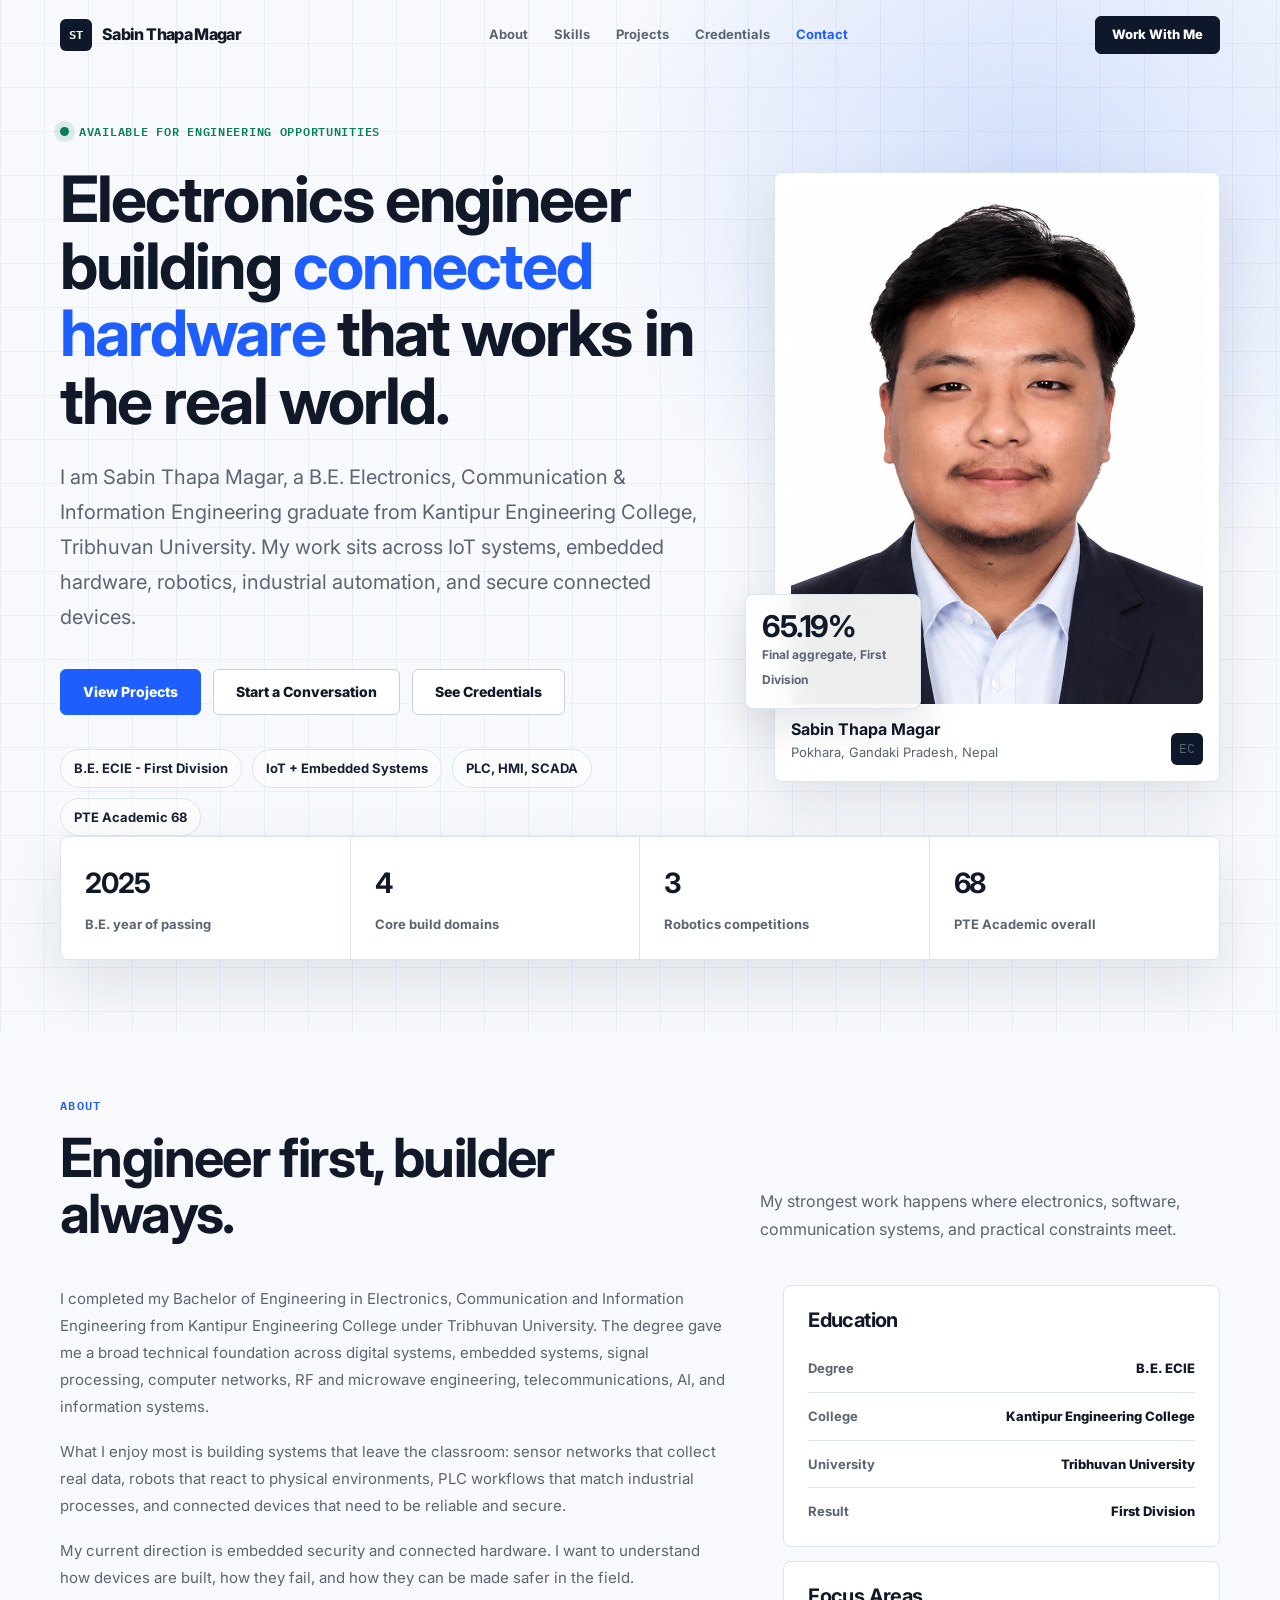
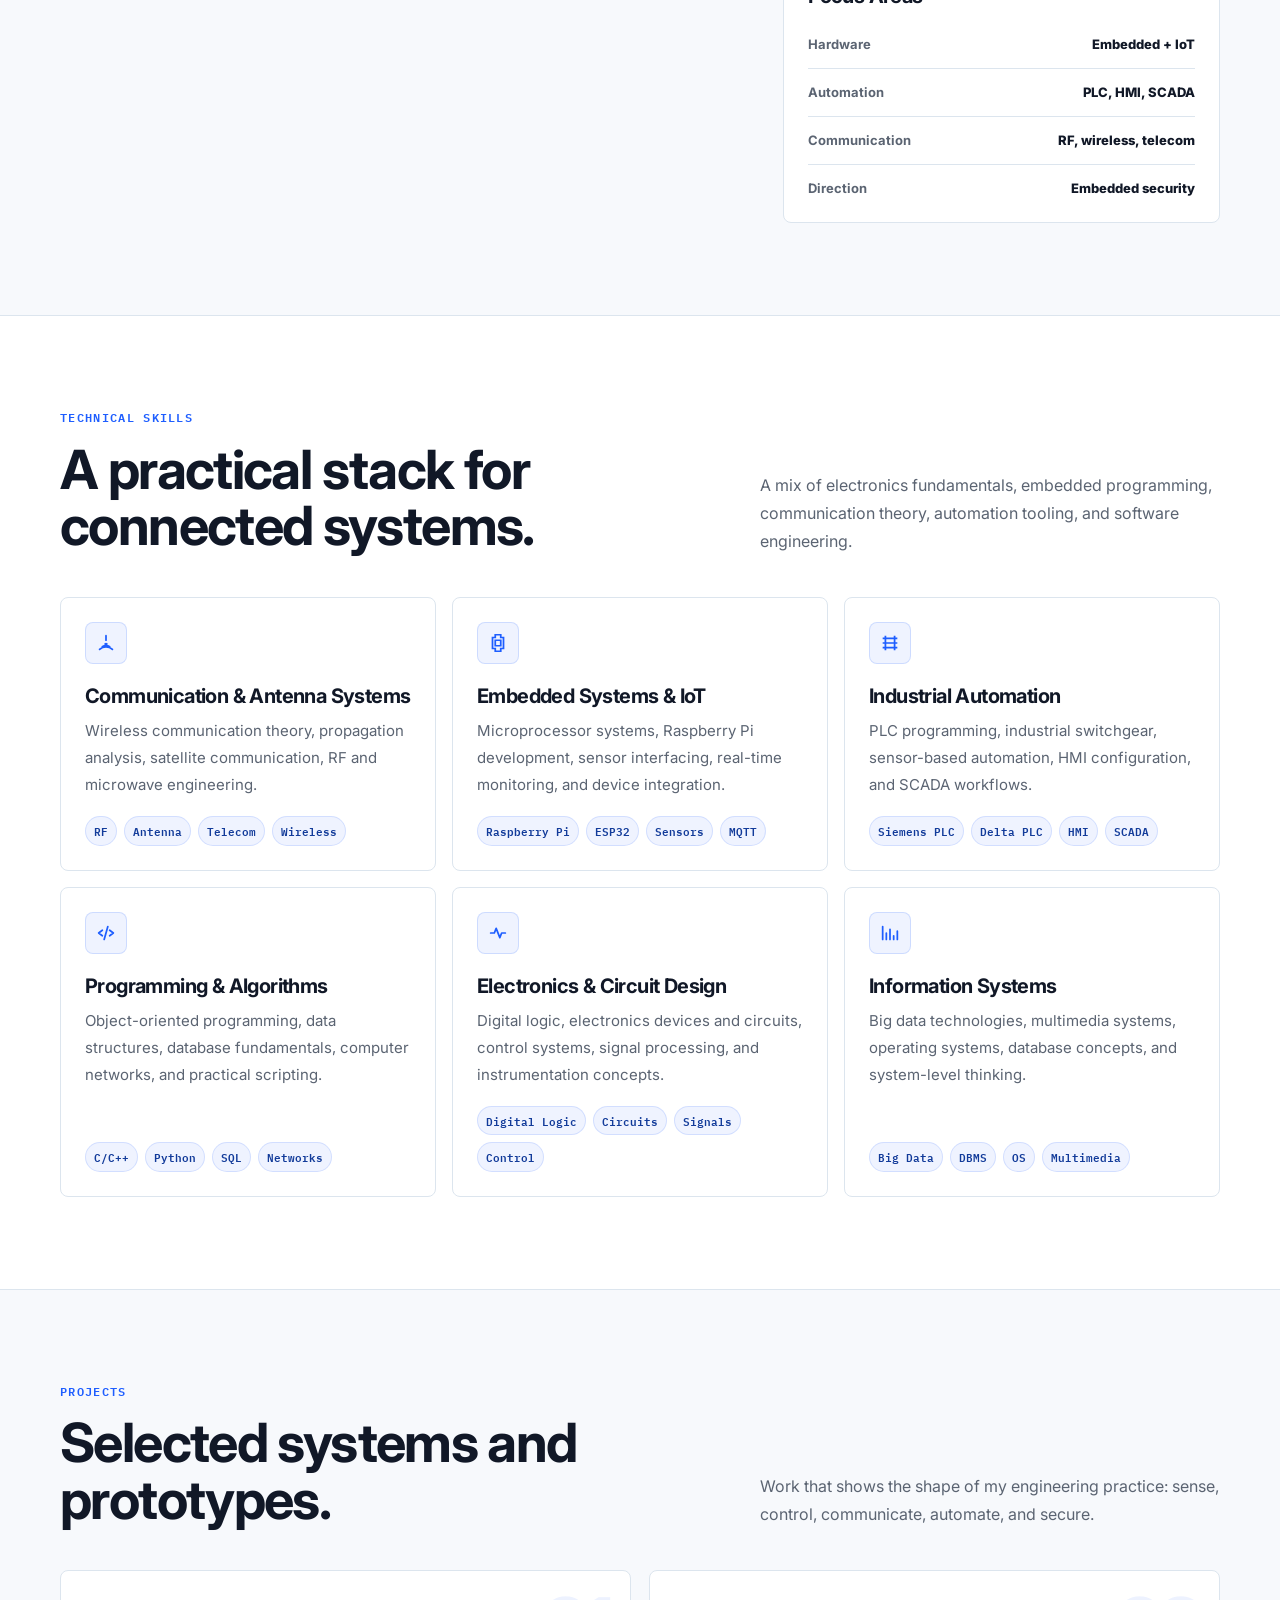
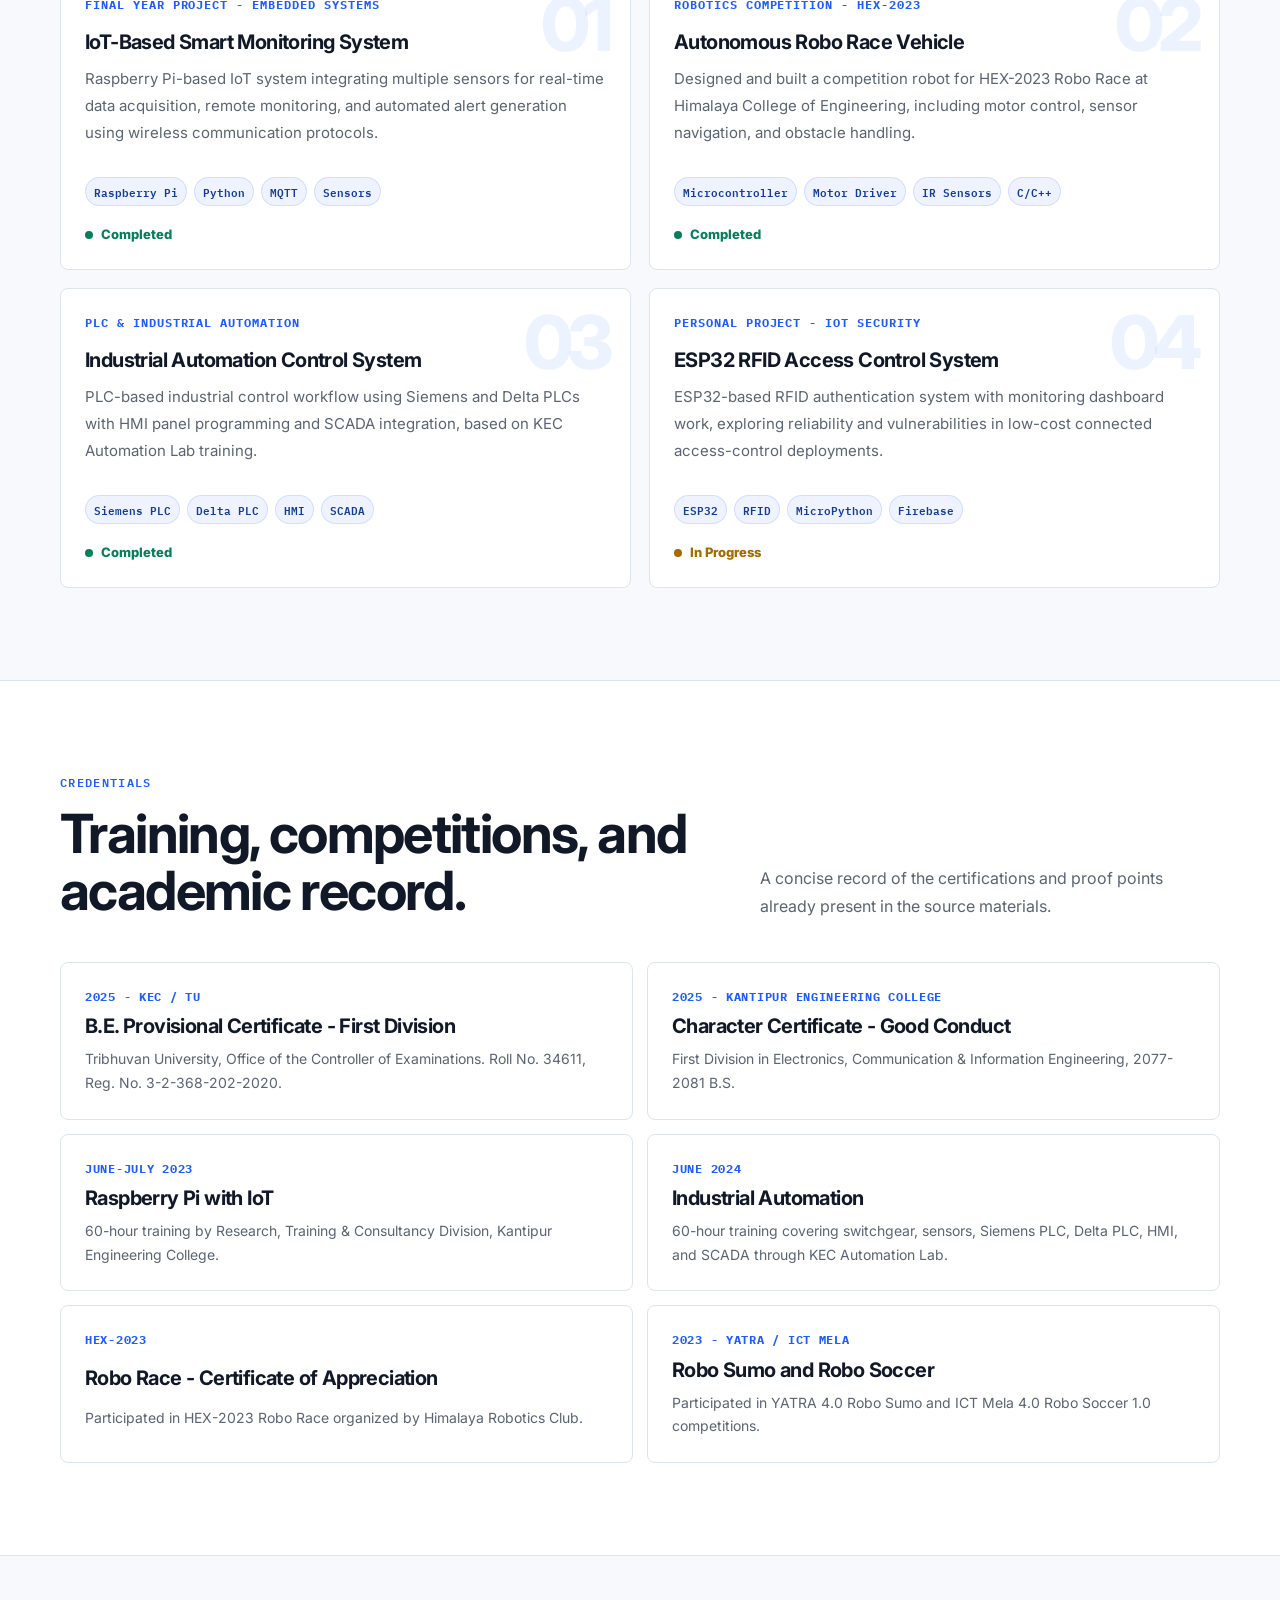
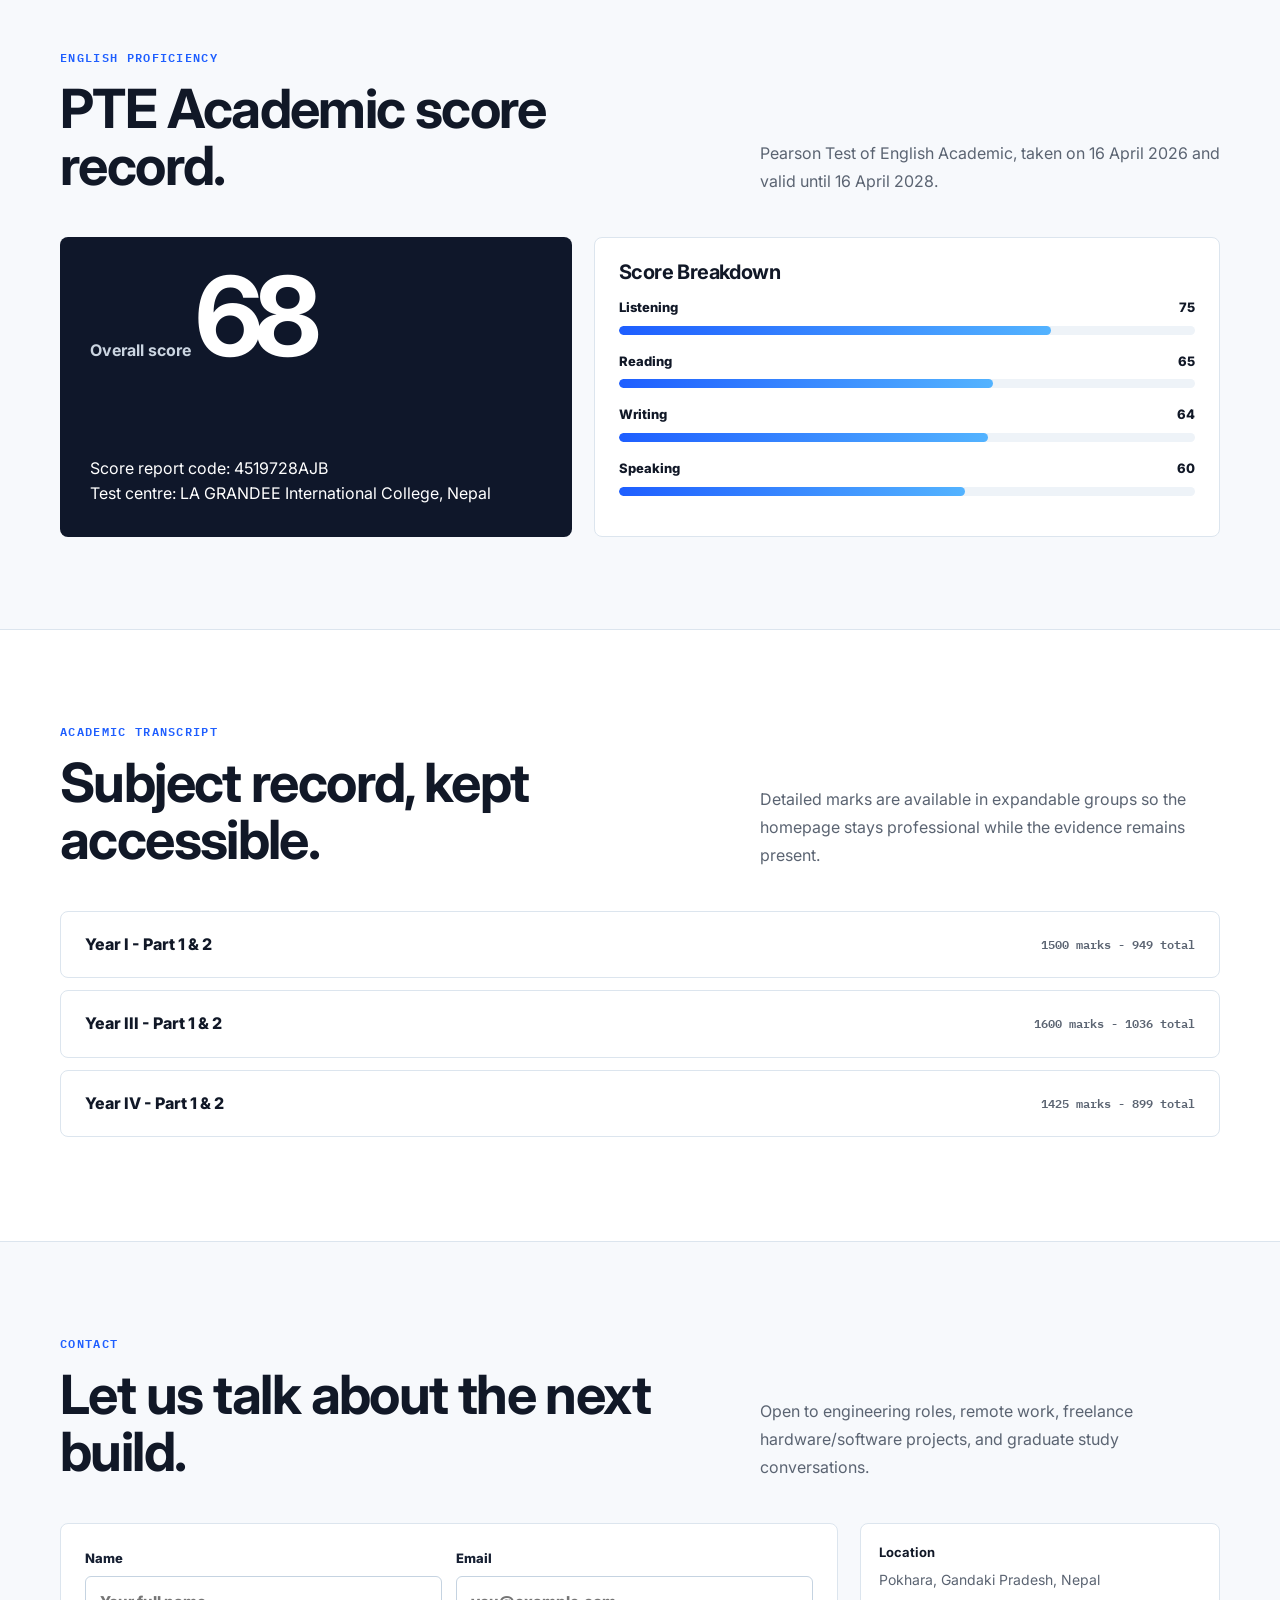
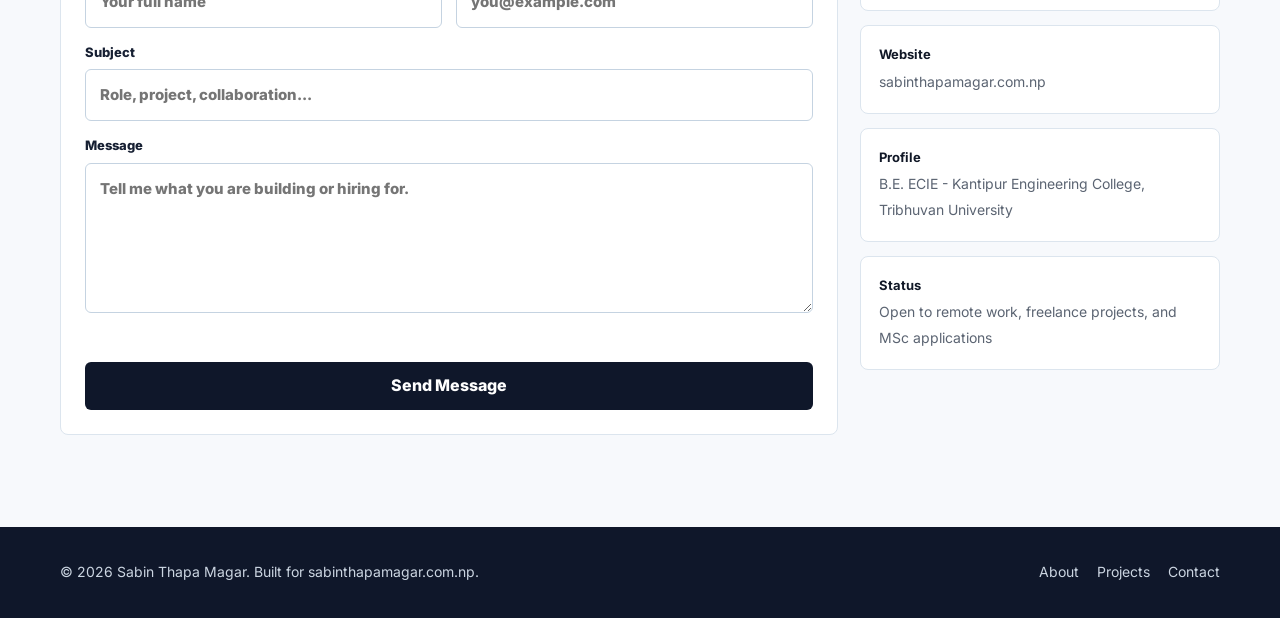
==== index.html @ a364fe32 "Add files via upload" ====
<!DOCTYPE html>
<html lang="en">
<head>
  <meta charset="UTF-8">
  <meta name="viewport" content="width=device-width, initial-scale=1.0">
  <title>Sabin Thapa Magar | Electronics, IoT & Embedded Systems Engineer</title>
  <meta name="description" content="Professional portfolio of Sabin Thapa Magar, a B.E. Electronics, Communication & Information Engineering graduate from Kantipur Engineering College, Tribhuvan University. Focused on IoT, embedded systems, robotics, industrial automation, and secure connected hardware.">
  <meta name="author" content="Sabin Thapa Magar">
  <meta name="robots" content="index, follow">
  <meta name="theme-color" content="#f7f9fc">
  <link rel="canonical" href="https://sabinthapamagar.com.np/">

  <meta property="og:title" content="Sabin Thapa Magar | Electronics & IoT Engineer">
  <meta property="og:description" content="B.E. ECIE graduate building practical IoT, embedded, automation, and robotics systems.">
  <meta property="og:type" content="website">
  <meta property="og:url" content="https://sabinthapamagar.com.np/">
  <meta property="og:image" content="https://sabinthapamagar.com.np/blue%20and%20white%20portrait.png">
  <meta name="twitter:card" content="summary_large_image">

  <link rel="apple-touch-icon" sizes="180x180" href="/apple-touch-icon.png">
  <link rel="icon" type="image/png" sizes="32x32" href="/favicon-32x32.png">
  <link rel="icon" type="image/png" sizes="16x16" href="/favicon-16x16.png">
  <link rel="manifest" href="/site.webmanifest">
  <link rel="shortcut icon" href="/favicon.ico">

  <link rel="preconnect" href="https://fonts.googleapis.com">
  <link rel="preconnect" href="https://fonts.gstatic.com" crossorigin>
  <link href="https://fonts.googleapis.com/css2?family=Inter:wght@400;500;600;700;800&family=IBM+Plex+Mono:wght@400;500;600&display=swap" rel="stylesheet">

  <form name="contact" netlify data-netlify="true" data-netlify-honeypot="bot-field" hidden>
    <input type="hidden" name="form-name" value="contact">
    <input name="bot-field">
    <input type="text" name="name">
    <input type="email" name="email">
    <input type="text" name="subject">
    <textarea name="message"></textarea>
  </form>

  <style>
    :root {
      --bg: #f7f9fc;
      --paper: #ffffff;
      --ink: #111827;
      --muted: #5b6472;
      --soft: #eef3f8;
      --line: #dce5ee;
      --line-strong: #c5d3e1;
      --blue: #1e5eff;
      --blue-dark: #123b9a;
      --green: #087f5b;
      --gold: #a56a00;
      --slate: #172033;
      --navy: #0f172a;
      --radius: 8px;
      --shadow: 0 24px 60px rgba(23, 32, 51, .10);
      --mono: "IBM Plex Mono", ui-monospace, SFMono-Regular, Consolas, monospace;
      --sans: Inter, system-ui, -apple-system, BlinkMacSystemFont, "Segoe UI", sans-serif;
    }

    * { box-sizing: border-box; margin: 0; padding: 0; }
    html { scroll-behavior: smooth; }
    body {
      min-height: 100vh;
      background: var(--bg);
      color: var(--ink);
      font-family: var(--sans);
      line-height: 1.6;
      text-rendering: optimizeLegibility;
      -webkit-font-smoothing: antialiased;
    }
    a { color: inherit; text-decoration: none; }
    img { display: block; max-width: 100%; }
    button, input, textarea { font: inherit; }
    ::selection { background: rgba(30, 94, 255, .18); }

    .site-shell { overflow: hidden; }
    .wrap { width: min(1160px, calc(100% - 40px)); margin: 0 auto; }
    .section { padding: 92px 0; }
    .section.tight { padding-top: 64px; }
    .band { background: var(--paper); border-top: 1px solid var(--line); border-bottom: 1px solid var(--line); }
    .eyebrow {
      color: var(--blue);
      font-family: var(--mono);
      font-size: 12px;
      font-weight: 600;
      letter-spacing: .11em;
      text-transform: uppercase;
      margin-bottom: 14px;
    }
    h1, h2, h3 { letter-spacing: -0.03em; line-height: 1.05; }
    h1 { font-size: clamp(42px, 5.8vw, 64px); max-width: 780px; }
    h2 { font-size: clamp(32px, 4.8vw, 54px); max-width: 720px; }
    h3 { font-size: 20px; }
    .lead { color: var(--muted); font-size: clamp(17px, 2vw, 20px); line-height: 1.75; max-width: 680px; }
    .text { color: var(--muted); font-size: 15px; line-height: 1.8; }

    .nav {
      position: fixed;
      inset: 0 0 auto;
      z-index: 50;
      height: 70px;
      display: flex;
      align-items: center;
      border-bottom: 1px solid transparent;
      transition: background .2s, border-color .2s, box-shadow .2s;
    }
    .nav.scrolled {
      background: rgba(247, 249, 252, .88);
      border-color: rgba(197, 211, 225, .78);
      box-shadow: 0 10px 32px rgba(23, 32, 51, .08);
      backdrop-filter: blur(18px);
    }
    .nav-inner {
      width: min(1160px, calc(100% - 40px));
      margin: 0 auto;
      display: flex;
      align-items: center;
      justify-content: space-between;
      gap: 24px;
    }
    .brand {
      display: inline-flex;
      align-items: center;
      gap: 10px;
      font-weight: 800;
      letter-spacing: -0.04em;
    }
    .brand-mark {
      width: 32px;
      height: 32px;
      display: grid;
      place-items: center;
      border-radius: 6px;
      background: var(--navy);
      color: #fff;
      font-family: var(--mono);
      font-size: 12px;
      letter-spacing: 0;
    }
    .nav-links { display: flex; align-items: center; gap: 26px; }
    .nav-links a {
      color: var(--muted);
      font-size: 13px;
      font-weight: 700;
      transition: color .2s;
    }
    .nav-links a:hover, .nav-links a.active { color: var(--blue); }
    .nav-action {
      display: inline-flex;
      align-items: center;
      justify-content: center;
      min-height: 38px;
      padding: 0 16px;
      border: 1px solid var(--navy);
      border-radius: 6px;
      color: var(--paper);
      background: var(--navy);
      font-size: 13px;
      font-weight: 800;
      transition: transform .2s, background .2s;
    }
    .nav-action:hover { transform: translateY(-1px); background: var(--blue); border-color: var(--blue); }
    .menu-btn { display: none; border: 0; background: transparent; color: var(--ink); padding: 8px; }
    .menu-btn svg { width: 26px; height: 26px; }

    .hero {
      position: relative;
      min-height: 100vh;
      padding: 118px 0 72px;
      display: flex;
      align-items: center;
      background:
        linear-gradient(90deg, rgba(30,94,255,.07) 1px, transparent 1px),
        linear-gradient(0deg, rgba(30,94,255,.06) 1px, transparent 1px),
        radial-gradient(circle at 80% 18%, rgba(30,94,255,.17), transparent 32%),
        var(--bg);
      background-size: 44px 44px, 44px 44px, auto, auto;
    }
    .hero-grid {
      display: grid;
      grid-template-columns: minmax(0, 1.05fr) minmax(320px, .72fr);
      gap: 64px;
      align-items: center;
    }
    .availability {
      display: inline-flex;
      align-items: center;
      gap: 10px;
      margin-bottom: 24px;
      color: var(--green);
      font-family: var(--mono);
      font-size: 12px;
      font-weight: 600;
      letter-spacing: .06em;
      text-transform: uppercase;
    }
    .availability::before {
      content: "";
      width: 9px;
      height: 9px;
      border-radius: 50%;
      background: var(--green);
      box-shadow: 0 0 0 6px rgba(8, 127, 91, .12);
    }
    .hero h1 span { color: var(--blue); }
    .hero-copy { margin: 26px 0 34px; }
    .cta-row { display: flex; flex-wrap: wrap; gap: 12px; margin-bottom: 34px; }
    .btn {
      display: inline-flex;
      align-items: center;
      justify-content: center;
      min-height: 46px;
      padding: 0 22px;
      border-radius: 6px;
      border: 1px solid var(--line-strong);
      color: var(--ink);
      background: var(--paper);
      font-size: 14px;
      font-weight: 800;
      transition: transform .2s, border-color .2s, background .2s, color .2s;
    }
    .btn:hover { transform: translateY(-1px); border-color: var(--blue); color: var(--blue); }
    .btn.primary { background: var(--blue); border-color: var(--blue); color: #fff; }
    .btn.primary:hover { background: var(--blue-dark); border-color: var(--blue-dark); color: #fff; }
    .signal-row { display: flex; flex-wrap: wrap; gap: 10px; }
    .signal {
      border: 1px solid var(--line);
      background: rgba(255,255,255,.62);
      border-radius: 999px;
      padding: 8px 13px;
      color: var(--slate);
      font-size: 13px;
      font-weight: 700;
    }
    .portrait-panel {
      position: relative;
      background: var(--paper);
      border: 1px solid var(--line);
      border-radius: 8px;
      box-shadow: var(--shadow);
      padding: 16px;
    }
    .portrait-frame {
      overflow: hidden;
      border-radius: 6px;
      background: var(--soft);
      aspect-ratio: 4 / 5;
    }
    .portrait-frame img {
      width: 100%;
      height: 100%;
      object-fit: cover;
      object-position: center 18%;
    }
    .portrait-caption {
      display: grid;
      grid-template-columns: 1fr auto;
      gap: 16px;
      padding-top: 16px;
      align-items: end;
    }
    .portrait-caption strong { display: block; line-height: 1.2; }
    .portrait-caption span { color: var(--muted); font-size: 13px; }
    .score-card {
      position: absolute;
      left: -30px;
      bottom: 72px;
      width: 176px;
      border: 1px solid var(--line);
      border-radius: 8px;
      background: rgba(255,255,255,.92);
      box-shadow: 0 16px 40px rgba(23, 32, 51, .12);
      padding: 16px;
      backdrop-filter: blur(14px);
    }
    .score-card b { display: block; font-size: 30px; line-height: 1; letter-spacing: -0.04em; }
    .score-card span { color: var(--muted); font-size: 12px; font-weight: 700; }

    .stat-grid {
      display: grid;
      grid-template-columns: repeat(4, 1fr);
      border: 1px solid var(--line);
      background: var(--paper);
      border-radius: var(--radius);
      overflow: hidden;
      transform: translateY(50%);
      box-shadow: var(--shadow);
    }
    .stat {
      min-height: 122px;
      padding: 24px;
      border-right: 1px solid var(--line);
    }
    .stat:last-child { border-right: 0; }
    .stat b { display: block; font-size: 28px; letter-spacing: -0.04em; }
    .stat span {
      display: block;
      margin-top: 8px;
      color: var(--muted);
      font-size: 13px;
      font-weight: 700;
    }

    .section-head {
      display: flex;
      justify-content: space-between;
      gap: 48px;
      align-items: end;
      margin-bottom: 42px;
    }
    .section-head .lead { max-width: 460px; font-size: 16px; }
    .about-layout {
      display: grid;
      grid-template-columns: minmax(0, 1.1fr) minmax(300px, .72fr);
      gap: 56px;
      align-items: start;
    }
    .story { display: grid; gap: 18px; }
    .info-stack { display: grid; gap: 14px; }
    .info-card, .project, .achievement, .skill-card, .score-panel, .contact-card {
      background: var(--paper);
      border: 1px solid var(--line);
      border-radius: var(--radius);
      padding: 24px;
    }
    .info-card h3, .score-panel h3 { margin-bottom: 14px; }
    .row {
      display: flex;
      justify-content: space-between;
      gap: 18px;
      padding: 13px 0;
      border-bottom: 1px solid var(--line);
    }
    .row:last-child { border-bottom: 0; padding-bottom: 0; }
    .row span:first-child { color: var(--muted); font-size: 13px; font-weight: 700; }
    .row span:last-child { text-align: right; font-size: 13px; font-weight: 800; }

    .skills-grid { display: grid; grid-template-columns: repeat(3, 1fr); gap: 16px; }
    .skill-card { min-height: 240px; display: flex; flex-direction: column; }
    .skill-icon {
      width: 42px;
      height: 42px;
      display: grid;
      place-items: center;
      border: 1px solid rgba(30,94,255,.16);
      border-radius: 8px;
      color: var(--blue);
      background: rgba(30,94,255,.07);
      margin-bottom: 22px;
    }
    .skill-icon svg { width: 22px; height: 22px; stroke-width: 1.9; }
    .skill-card h3 { margin-bottom: 10px; }
    .tags { display: flex; flex-wrap: wrap; gap: 7px; margin-top: auto; padding-top: 18px; }
    .tag {
      color: var(--blue-dark);
      background: rgba(30,94,255,.07);
      border: 1px solid rgba(30,94,255,.14);
      border-radius: 999px;
      font-family: var(--mono);
      font-size: 11px;
      font-weight: 600;
      padding: 5px 8px;
    }

    .projects-grid { display: grid; grid-template-columns: repeat(2, 1fr); gap: 18px; }
    .project { min-height: 300px; display: flex; flex-direction: column; position: relative; overflow: hidden; }
    .project::before {
      content: attr(data-num);
      position: absolute;
      top: 16px;
      right: 22px;
      color: rgba(30,94,255,.08);
      font-size: 74px;
      line-height: 1;
      font-weight: 800;
      letter-spacing: -0.08em;
    }
    .project small {
      color: var(--blue);
      font-family: var(--mono);
      font-weight: 700;
      font-size: 12px;
      text-transform: uppercase;
      letter-spacing: .08em;
    }
    .project h3 { margin: 18px 0 12px; max-width: 410px; }
    .status {
      display: inline-flex;
      align-items: center;
      gap: 8px;
      margin-top: 18px;
      color: var(--green);
      font-size: 13px;
      font-weight: 800;
    }
    .status::before { content: ""; width: 8px; height: 8px; border-radius: 50%; background: currentColor; }
    .status.progress { color: var(--gold); }

    .timeline {
      display: grid;
      grid-template-columns: repeat(2, 1fr);
      gap: 14px;
    }
    .achievement { display: grid; gap: 10px; }
    .achievement time {
      color: var(--blue);
      font-family: var(--mono);
      font-size: 12px;
      font-weight: 700;
      text-transform: uppercase;
      letter-spacing: .06em;
    }
    .achievement p { color: var(--muted); font-size: 14px; line-height: 1.7; }

    .scores-layout {
      display: grid;
      grid-template-columns: minmax(0, .9fr) minmax(0, 1.1fr);
      gap: 22px;
      align-items: stretch;
    }
    .score-main {
      background: var(--navy);
      color: #fff;
      border-radius: var(--radius);
      padding: 30px;
      display: flex;
      flex-direction: column;
      justify-content: space-between;
    }
    .score-main b { font-size: clamp(60px, 10vw, 110px); line-height: .9; letter-spacing: -0.08em; }
    .score-main span { color: #cbd5e1; font-weight: 700; }
    .bar-row { display: grid; gap: 8px; margin-bottom: 16px; }
    .bar-meta { display: flex; justify-content: space-between; gap: 12px; font-size: 13px; font-weight: 800; }
    .bar {
      height: 9px;
      border-radius: 999px;
      overflow: hidden;
      background: var(--soft);
    }
    .bar i {
      display: block;
      height: 100%;
      border-radius: inherit;
      background: linear-gradient(90deg, var(--blue), #53b3ff);
      transform-origin: left;
    }

    details {
      border: 1px solid var(--line);
      border-radius: var(--radius);
      background: var(--paper);
      margin-bottom: 12px;
      overflow: hidden;
    }
    summary {
      cursor: pointer;
      display: flex;
      align-items: center;
      justify-content: space-between;
      gap: 20px;
      padding: 20px 24px;
      font-weight: 800;
    }
    summary span {
      color: var(--muted);
      font-family: var(--mono);
      font-size: 12px;
      font-weight: 600;
    }
    .subjects {
      display: grid;
      grid-template-columns: repeat(4, 1fr);
      gap: 8px;
      border-top: 1px solid var(--line);
      padding: 18px;
      background: #fbfdff;
    }
    .subject {
      border: 1px solid var(--line);
      border-radius: 6px;
      background: #fff;
      padding: 10px;
      min-height: 74px;
      display: flex;
      flex-direction: column;
      justify-content: space-between;
      gap: 8px;
    }
    .subject b { font-size: 12px; line-height: 1.35; }
    .subject span { color: var(--blue-dark); font-family: var(--mono); font-size: 12px; font-weight: 700; }

    .contact-layout { display: grid; grid-template-columns: minmax(0, 1fr) 360px; gap: 22px; align-items: start; }
    .contact-card form { display: grid; gap: 14px; }
    .form-grid { display: grid; grid-template-columns: repeat(2, 1fr); gap: 14px; }
    label { display: grid; gap: 7px; color: var(--slate); font-size: 13px; font-weight: 800; }
    input, textarea {
      width: 100%;
      border: 1px solid var(--line-strong);
      border-radius: 6px;
      background: #fff;
      color: var(--ink);
      padding: 13px 14px;
      font-size: 15px;
      outline: none;
      transition: border-color .2s, box-shadow .2s;
    }
    textarea { min-height: 150px; resize: vertical; }
    input:focus, textarea:focus { border-color: var(--blue); box-shadow: 0 0 0 4px rgba(30,94,255,.10); }
    .submit {
      min-height: 48px;
      border: 0;
      border-radius: 6px;
      background: var(--navy);
      color: #fff;
      font-weight: 800;
      cursor: pointer;
      transition: background .2s, transform .2s;
    }
    .submit:hover { background: var(--blue); transform: translateY(-1px); }
    .form-status { color: var(--green); font-size: 14px; font-weight: 800; min-height: 21px; }
    .contact-aside { display: grid; gap: 14px; }
    .contact-item {
      border: 1px solid var(--line);
      background: var(--paper);
      border-radius: var(--radius);
      padding: 18px;
    }
    .contact-item b { display: block; font-size: 13px; margin-bottom: 4px; }
    .contact-item span, .contact-item a { color: var(--muted); font-size: 14px; }
    .contact-item a:hover { color: var(--blue); }

    footer {
      background: var(--navy);
      color: #fff;
      padding: 34px 0;
    }
    .footer-inner { display: flex; align-items: center; justify-content: space-between; gap: 24px; }
    footer p { color: #cbd5e1; font-size: 14px; }
    .footer-links { display: flex; gap: 18px; color: #cbd5e1; font-size: 14px; }
    .footer-links a:hover { color: #fff; }

    .reveal { opacity: 0; transform: translateY(18px); transition: opacity .55s ease, transform .55s ease; }
    .reveal.visible { opacity: 1; transform: translateY(0); }

    @media (max-width: 980px) {
      .hero-grid, .about-layout, .scores-layout, .contact-layout { grid-template-columns: 1fr; }
      .portrait-panel { max-width: 430px; }
      .score-card { left: 12px; }
      .skills-grid, .projects-grid, .timeline { grid-template-columns: 1fr 1fr; }
      .subjects { grid-template-columns: repeat(2, 1fr); }
      .stat-grid { grid-template-columns: repeat(2, 1fr); transform: none; margin-top: 28px; }
      .stat:nth-child(2) { border-right: 0; }
      .stat:nth-child(1), .stat:nth-child(2) { border-bottom: 1px solid var(--line); }
      .section.tight { padding-top: 88px; }
    }

    @media (max-width: 760px) {
      .nav { height: 64px; background: rgba(247, 249, 252, .94); border-bottom: 1px solid var(--line); }
      .nav-links, .nav-action { display: none; }
      .menu-btn { display: inline-flex; }
      .nav.open .nav-links {
        position: absolute;
        top: 64px;
        left: 20px;
        right: 20px;
        display: grid;
        gap: 0;
        padding: 12px;
        background: #fff;
        border: 1px solid var(--line);
        border-radius: 8px;
        box-shadow: var(--shadow);
      }
      .nav.open .nav-links a { padding: 12px; }
      .hero { min-height: auto; padding-top: 104px; }
      .section { padding: 66px 0; }
      .section-head { display: grid; gap: 16px; margin-bottom: 28px; }
      .skills-grid, .projects-grid, .timeline, .form-grid, .subjects { grid-template-columns: 1fr; }
      .stat-grid { grid-template-columns: 1fr; }
      .stat { border-right: 0; border-bottom: 1px solid var(--line); min-height: auto; }
      .stat:last-child { border-bottom: 0; }
      .score-card { position: static; width: auto; margin-top: 14px; }
      .portrait-caption { grid-template-columns: 1fr; }
      summary { align-items: flex-start; flex-direction: column; }
      .footer-inner { flex-direction: column; align-items: flex-start; }
    }
  </style>
</head>
<body>
  <div class="site-shell">
    <nav class="nav" id="nav">
      <div class="nav-inner">
        <a class="brand" href="#home" aria-label="Sabin Thapa Magar home">
          <span class="brand-mark">ST</span>
          <span>Sabin Thapa Magar</span>
        </a>
        <div class="nav-links" id="navLinks">
          <a href="#about">About</a>
          <a href="#skills">Skills</a>
          <a href="#projects">Projects</a>
          <a href="#credentials">Credentials</a>
          <a href="#contact">Contact</a>
        </div>
        <a class="nav-action" href="#contact">Work With Me</a>
        <button class="menu-btn" id="menuBtn" aria-label="Open menu" aria-expanded="false">
          <svg viewBox="0 0 24 24" fill="none" stroke="currentColor"><path d="M4 7h16M4 12h16M4 17h16" stroke-linecap="round" stroke-width="2"/></svg>
        </button>
      </div>
    </nav>

    <header class="hero" id="home">
      <div class="wrap">
        <div class="hero-grid">
          <div class="reveal">
            <div class="availability">Available for engineering opportunities</div>
            <h1>Electronics engineer building <span>connected hardware</span> that works in the real world.</h1>
            <p class="lead hero-copy">I am Sabin Thapa Magar, a B.E. Electronics, Communication & Information Engineering graduate from Kantipur Engineering College, Tribhuvan University. My work sits across IoT systems, embedded hardware, robotics, industrial automation, and secure connected devices.</p>
            <div class="cta-row">
              <a class="btn primary" href="#projects">View Projects</a>
              <a class="btn" href="#contact">Start a Conversation</a>
              <a class="btn" href="#credentials">See Credentials</a>
            </div>
            <div class="signal-row" aria-label="Professional highlights">
              <span class="signal">B.E. ECIE - First Division</span>
              <span class="signal">IoT + Embedded Systems</span>
              <span class="signal">PLC, HMI, SCADA</span>
              <span class="signal">PTE Academic 68</span>
            </div>
          </div>
          <aside class="portrait-panel reveal" aria-label="Portrait and profile summary">
            <div class="portrait-frame">
              <img src="/blue%20and%20white%20portrait.png" alt="Portrait of Sabin Thapa Magar">
            </div>
            <div class="portrait-caption">
              <div>
                <strong>Sabin Thapa Magar</strong>
                <span>Pokhara, Gandaki Pradesh, Nepal</span>
              </div>
              <span class="brand-mark" aria-hidden="true">EC</span>
            </div>
            <div class="score-card" aria-label="Academic aggregate">
              <b>65.19%</b>
              <span>Final aggregate, First Division</span>
            </div>
          </aside>
        </div>
        <div class="stat-grid reveal" aria-label="Profile metrics">
          <div class="stat"><b>2025</b><span>B.E. year of passing</span></div>
          <div class="stat"><b>4</b><span>Core build domains</span></div>
          <div class="stat"><b>3</b><span>Robotics competitions</span></div>
          <div class="stat"><b>68</b><span>PTE Academic overall</span></div>
        </div>
      </div>
    </header>

    <main>
      <section class="section tight" id="about">
        <div class="wrap">
          <div class="section-head reveal">
            <div>
              <div class="eyebrow">About</div>
              <h2>Engineer first, builder always.</h2>
            </div>
            <p class="lead">My strongest work happens where electronics, software, communication systems, and practical constraints meet.</p>
          </div>
          <div class="about-layout">
            <div class="story reveal">
              <p class="text">I completed my Bachelor of Engineering in Electronics, Communication and Information Engineering from Kantipur Engineering College under Tribhuvan University. The degree gave me a broad technical foundation across digital systems, embedded systems, signal processing, computer networks, RF and microwave engineering, telecommunications, AI, and information systems.</p>
              <p class="text">What I enjoy most is building systems that leave the classroom: sensor networks that collect real data, robots that react to physical environments, PLC workflows that match industrial processes, and connected devices that need to be reliable and secure.</p>
              <p class="text">My current direction is embedded security and connected hardware. I want to understand how devices are built, how they fail, and how they can be made safer in the field.</p>
            </div>
            <aside class="info-stack reveal">
              <div class="info-card">
                <h3>Education</h3>
                <div class="row"><span>Degree</span><span>B.E. ECIE</span></div>
                <div class="row"><span>College</span><span>Kantipur Engineering College</span></div>
                <div class="row"><span>University</span><span>Tribhuvan University</span></div>
                <div class="row"><span>Result</span><span>First Division</span></div>
              </div>
              <div class="info-card">
                <h3>Focus Areas</h3>
                <div class="row"><span>Hardware</span><span>Embedded + IoT</span></div>
                <div class="row"><span>Automation</span><span>PLC, HMI, SCADA</span></div>
                <div class="row"><span>Communication</span><span>RF, wireless, telecom</span></div>
                <div class="row"><span>Direction</span><span>Embedded security</span></div>
              </div>
            </aside>
          </div>
        </div>
      </section>

      <section class="section band" id="skills">
        <div class="wrap">
          <div class="section-head reveal">
            <div>
              <div class="eyebrow">Technical Skills</div>
              <h2>A practical stack for connected systems.</h2>
            </div>
            <p class="lead">A mix of electronics fundamentals, embedded programming, communication theory, automation tooling, and software engineering.</p>
          </div>
          <div class="skills-grid">
            <article class="skill-card reveal">
              <div class="skill-icon"><svg viewBox="0 0 24 24" fill="none" stroke="currentColor"><path d="M5 19a10 10 0 0 1 14 0M8 16a6 6 0 0 1 8 0M11 13a2 2 0 0 1 2 0M12 9V4" stroke-linecap="round"/></svg></div>
              <h3>Communication & Antenna Systems</h3>
              <p class="text">Wireless communication theory, propagation analysis, satellite communication, RF and microwave engineering.</p>
              <div class="tags"><span class="tag">RF</span><span class="tag">Antenna</span><span class="tag">Telecom</span><span class="tag">Wireless</span></div>
            </article>
            <article class="skill-card reveal">
              <div class="skill-icon"><svg viewBox="0 0 24 24" fill="none" stroke="currentColor"><path d="M9 3h6v3h3v12h-3v3H9v-3H6V6h3V3ZM9 9h6v6H9V9Z"/></svg></div>
              <h3>Embedded Systems & IoT</h3>
              <p class="text">Microprocessor systems, Raspberry Pi development, sensor interfacing, real-time monitoring, and device integration.</p>
              <div class="tags"><span class="tag">Raspberry Pi</span><span class="tag">ESP32</span><span class="tag">Sensors</span><span class="tag">MQTT</span></div>
            </article>
            <article class="skill-card reveal">
              <div class="skill-icon"><svg viewBox="0 0 24 24" fill="none" stroke="currentColor"><path d="M4 7h16M4 12h16M4 17h16M7 4v16M17 4v16"/></svg></div>
              <h3>Industrial Automation</h3>
              <p class="text">PLC programming, industrial switchgear, sensor-based automation, HMI configuration, and SCADA workflows.</p>
              <div class="tags"><span class="tag">Siemens PLC</span><span class="tag">Delta PLC</span><span class="tag">HMI</span><span class="tag">SCADA</span></div>
            </article>
            <article class="skill-card reveal">
              <div class="skill-icon"><svg viewBox="0 0 24 24" fill="none" stroke="currentColor"><path d="M8 9 4 12l4 3M16 9l4 3-4 3M14 5l-4 14" stroke-linecap="round" stroke-linejoin="round"/></svg></div>
              <h3>Programming & Algorithms</h3>
              <p class="text">Object-oriented programming, data structures, database fundamentals, computer networks, and practical scripting.</p>
              <div class="tags"><span class="tag">C/C++</span><span class="tag">Python</span><span class="tag">SQL</span><span class="tag">Networks</span></div>
            </article>
            <article class="skill-card reveal">
              <div class="skill-icon"><svg viewBox="0 0 24 24" fill="none" stroke="currentColor"><path d="M4 12h4l2-5 4 10 2-5h4" stroke-linecap="round" stroke-linejoin="round"/></svg></div>
              <h3>Electronics & Circuit Design</h3>
              <p class="text">Digital logic, electronics devices and circuits, control systems, signal processing, and instrumentation concepts.</p>
              <div class="tags"><span class="tag">Digital Logic</span><span class="tag">Circuits</span><span class="tag">Signals</span><span class="tag">Control</span></div>
            </article>
            <article class="skill-card reveal">
              <div class="skill-icon"><svg viewBox="0 0 24 24" fill="none" stroke="currentColor"><path d="M4 19V5M8 19v-7M12 19V8M16 19v-4M20 19V10" stroke-linecap="round"/></svg></div>
              <h3>Information Systems</h3>
              <p class="text">Big data technologies, multimedia systems, operating systems, database concepts, and system-level thinking.</p>
              <div class="tags"><span class="tag">Big Data</span><span class="tag">DBMS</span><span class="tag">OS</span><span class="tag">Multimedia</span></div>
            </article>
          </div>
        </div>
      </section>

      <section class="section" id="projects">
        <div class="wrap">
          <div class="section-head reveal">
            <div>
              <div class="eyebrow">Projects</div>
              <h2>Selected systems and prototypes.</h2>
            </div>
            <p class="lead">Work that shows the shape of my engineering practice: sense, control, communicate, automate, and secure.</p>
          </div>
          <div class="projects-grid">
            <article class="project reveal" data-num="01">
              <small>Final Year Project - Embedded Systems</small>
              <h3>IoT-Based Smart Monitoring System</h3>
              <p class="text">Raspberry Pi-based IoT system integrating multiple sensors for real-time data acquisition, remote monitoring, and automated alert generation using wireless communication protocols.</p>
              <div class="tags"><span class="tag">Raspberry Pi</span><span class="tag">Python</span><span class="tag">MQTT</span><span class="tag">Sensors</span></div>
              <span class="status">Completed</span>
            </article>
            <article class="project reveal" data-num="02">
              <small>Robotics Competition - HEX-2023</small>
              <h3>Autonomous Robo Race Vehicle</h3>
              <p class="text">Designed and built a competition robot for HEX-2023 Robo Race at Himalaya College of Engineering, including motor control, sensor navigation, and obstacle handling.</p>
              <div class="tags"><span class="tag">Microcontroller</span><span class="tag">Motor Driver</span><span class="tag">IR Sensors</span><span class="tag">C/C++</span></div>
              <span class="status">Completed</span>
            </article>
            <article class="project reveal" data-num="03">
              <small>PLC & Industrial Automation</small>
              <h3>Industrial Automation Control System</h3>
              <p class="text">PLC-based industrial control workflow using Siemens and Delta PLCs with HMI panel programming and SCADA integration, based on KEC Automation Lab training.</p>
              <div class="tags"><span class="tag">Siemens PLC</span><span class="tag">Delta PLC</span><span class="tag">HMI</span><span class="tag">SCADA</span></div>
              <span class="status">Completed</span>
            </article>
            <article class="project reveal" data-num="04">
              <small>Personal Project - IoT Security</small>
              <h3>ESP32 RFID Access Control System</h3>
              <p class="text">ESP32-based RFID authentication system with monitoring dashboard work, exploring reliability and vulnerabilities in low-cost connected access-control deployments.</p>
              <div class="tags"><span class="tag">ESP32</span><span class="tag">RFID</span><span class="tag">MicroPython</span><span class="tag">Firebase</span></div>
              <span class="status progress">In Progress</span>
            </article>
          </div>
        </div>
      </section>

      <section class="section band" id="credentials">
        <div class="wrap">
          <div class="section-head reveal">
            <div>
              <div class="eyebrow">Credentials</div>
              <h2>Training, competitions, and academic record.</h2>
            </div>
            <p class="lead">A concise record of the certifications and proof points already present in the source materials.</p>
          </div>
          <div class="timeline">
            <article class="achievement reveal"><time>2025 - KEC / TU</time><h3>B.E. Provisional Certificate - First Division</h3><p>Tribhuvan University, Office of the Controller of Examinations. Roll No. 34611, Reg. No. 3-2-368-202-2020.</p></article>
            <article class="achievement reveal"><time>2025 - Kantipur Engineering College</time><h3>Character Certificate - Good Conduct</h3><p>First Division in Electronics, Communication & Information Engineering, 2077-2081 B.S.</p></article>
            <article class="achievement reveal"><time>June-July 2023</time><h3>Raspberry Pi with IoT</h3><p>60-hour training by Research, Training & Consultancy Division, Kantipur Engineering College.</p></article>
            <article class="achievement reveal"><time>June 2024</time><h3>Industrial Automation</h3><p>60-hour training covering switchgear, sensors, Siemens PLC, Delta PLC, HMI, and SCADA through KEC Automation Lab.</p></article>
            <article class="achievement reveal"><time>HEX-2023</time><h3>Robo Race - Certificate of Appreciation</h3><p>Participated in HEX-2023 Robo Race organized by Himalaya Robotics Club.</p></article>
            <article class="achievement reveal"><time>2023 - YATRA / ICT Mela</time><h3>Robo Sumo and Robo Soccer</h3><p>Participated in YATRA 4.0 Robo Sumo and ICT Mela 4.0 Robo Soccer 1.0 competitions.</p></article>
          </div>
        </div>
      </section>

      <section class="section" id="scores">
        <div class="wrap">
          <div class="section-head reveal">
            <div>
              <div class="eyebrow">English Proficiency</div>
              <h2>PTE Academic score record.</h2>
            </div>
            <p class="lead">Pearson Test of English Academic, taken on 16 April 2026 and valid until 16 April 2028.</p>
          </div>
          <div class="scores-layout">
            <div class="score-main reveal">
              <div>
                <span>Overall score</span>
                <b>68</b>
              </div>
              <p>Score report code: 4519728AJB<br>Test centre: LA GRANDEE International College, Nepal</p>
            </div>
            <div class="score-panel reveal">
              <h3>Score Breakdown</h3>
              <div class="bar-row"><div class="bar-meta"><span>Listening</span><span>75</span></div><div class="bar"><i style="width:75%"></i></div></div>
              <div class="bar-row"><div class="bar-meta"><span>Reading</span><span>65</span></div><div class="bar"><i style="width:65%"></i></div></div>
              <div class="bar-row"><div class="bar-meta"><span>Writing</span><span>64</span></div><div class="bar"><i style="width:64%"></i></div></div>
              <div class="bar-row"><div class="bar-meta"><span>Speaking</span><span>60</span></div><div class="bar"><i style="width:60%"></i></div></div>
            </div>
          </div>
        </div>
      </section>

      <section class="section band" id="transcript">
        <div class="wrap">
          <div class="section-head reveal">
            <div>
              <div class="eyebrow">Academic Transcript</div>
              <h2>Subject record, kept accessible.</h2>
            </div>
            <p class="lead">Detailed marks are available in expandable groups so the homepage stays professional while the evidence remains present.</p>
          </div>
          <details class="reveal">
            <summary>Year I - Part 1 & 2 <span>1500 marks - 949 total</span></summary>
            <div class="subjects">
              <div class="subject"><b>Engineering Mathematics I</b><span>59/100</span></div><div class="subject"><b>Engineering Physics</b><span>50/100</span></div><div class="subject"><b>Physics Lab</b><span>21/50</span></div><div class="subject"><b>Engineering Drawing I</b><span>82/100</span></div><div class="subject"><b>Drawing Lab</b><span>35/50</span></div><div class="subject"><b>Workshop Technology</b><span>21/50</span></div><div class="subject"><b>Computer Programming</b><span>58/100</span></div><div class="subject"><b>Programming Lab</b><span>35/50</span></div><div class="subject"><b>Engineering Mathematics II</b><span>52/100</span></div><div class="subject"><b>Engineering Chemistry</b><span>60/100</span></div><div class="subject"><b>Chemistry Lab</b><span>22/50</span></div><div class="subject"><b>Drawing II</b><span>71/100</span></div><div class="subject"><b>Electrical Circuit</b><span>75/100</span></div><div class="subject"><b>Circuit Lab</b><span>22/50</span></div><div class="subject"><b>Applied Mechanics</b><span>60/100</span></div><div class="subject"><b>Engineering Mathematics III</b><span>52/100</span></div><div class="subject"><b>Probability & Statistics</b><span>59/100</span></div>
            </div>
          </details>
          <details class="reveal">
            <summary>Year III - Part 1 & 2 <span>1600 marks - 1036 total</span></summary>
            <div class="subjects">
              <div class="subject"><b>Engineering Economics</b><span>49/100</span></div><div class="subject"><b>Computer Organization & Architecture</b><span>55/100</span></div><div class="subject"><b>Computer Org. Practical</b><span>21/50</span></div><div class="subject"><b>Database Management Systems</b><span>65/100</span></div><div class="subject"><b>Database Practical</b><span>46/50</span></div><div class="subject"><b>Operating Systems</b><span>46/100</span></div><div class="subject"><b>OS Practical</b><span>23/50</span></div><div class="subject"><b>Computer Network</b><span>58/100</span></div><div class="subject"><b>Filter Design</b><span>50/100</span></div><div class="subject"><b>Filter Design Practical</b><span>62/50</span></div><div class="subject"><b>Embedded System</b><span>53/100</span></div><div class="subject"><b>Embedded Practical</b><span>23/50</span></div><div class="subject"><b>Project Management</b><span>46/100</span></div><div class="subject"><b>OOSE Engineering</b><span>50/100</span></div><div class="subject"><b>Propagation & Antenna</b><span>69/100</span></div><div class="subject"><b>Communication Systems</b><span>47/100</span></div><div class="subject"><b>Communication Practical</b><span>50/50</span></div>
            </div>
          </details>
          <details class="reveal">
            <summary>Year IV - Part 1 & 2 <span>1425 marks - 899 total</span></summary>
            <div class="subjects">
              <div class="subject"><b>Digital Signal Analysis</b><span>24/100</span></div><div class="subject"><b>Artificial Intelligence</b><span>52/100</span></div><div class="subject"><b>AI Practical</b><span>23/50</span></div><div class="subject"><b>Project I</b><span>45/50</span></div><div class="subject"><b>Wireless Communication</b><span>47/100</span></div><div class="subject"><b>RF & Microwave Engineering</b><span>51/100</span></div><div class="subject"><b>Satellite Communication</b><span>20/100</span></div><div class="subject"><b>Satellite Comms Practical</b><span>46/50</span></div><div class="subject"><b>Information Systems</b><span>35/100</span></div><div class="subject"><b>Big Data Technologies</b><span>50/100</span></div><div class="subject"><b>Multimedia System</b><span>67/100</span></div><div class="subject"><b>Multimedia Practical</b><span>23/50</span></div><div class="subject"><b>Telecommunications</b><span>92/100</span></div><div class="subject"><b>Telecom Practical</b><span>45/50</span></div><div class="subject"><b>Project II</b><span>51/50</span></div><div class="subject"><b>Energy, Environment & Society</b><span>22/100</span></div>
            </div>
          </details>
        </div>
      </section>

      <section class="section" id="contact">
        <div class="wrap">
          <div class="section-head reveal">
            <div>
              <div class="eyebrow">Contact</div>
              <h2>Let us talk about the next build.</h2>
            </div>
            <p class="lead">Open to engineering roles, remote work, freelance hardware/software projects, and graduate study conversations.</p>
          </div>
          <div class="contact-layout">
            <div class="contact-card reveal">
              <form name="contact" method="POST" data-netlify="true" data-netlify-honeypot="bot-field" action="/success.html" id="contactForm">
                <input type="hidden" name="form-name" value="contact">
                <p hidden><label>Do not fill this <input name="bot-field"></label></p>
                <div class="form-grid">
                  <label>Name<input required type="text" name="name" autocomplete="name" placeholder="Your full name"></label>
                  <label>Email<input required type="email" name="email" autocomplete="email" placeholder="you@example.com"></label>
                </div>
                <label>Subject<input type="text" name="subject" placeholder="Role, project, collaboration..."></label>
                <label>Message<textarea required name="message" placeholder="Tell me what you are building or hiring for."></textarea></label>
                <div class="form-status" id="formStatus" aria-live="polite"></div>
                <button class="submit" type="submit">Send Message</button>
              </form>
            </div>
            <aside class="contact-aside reveal">
              <div class="contact-item"><b>Location</b><span>Pokhara, Gandaki Pradesh, Nepal</span></div>
              <div class="contact-item"><b>Website</b><a href="https://sabinthapamagar.com.np">sabinthapamagar.com.np</a></div>
              <div class="contact-item"><b>Profile</b><span>B.E. ECIE - Kantipur Engineering College, Tribhuvan University</span></div>
              <div class="contact-item"><b>Status</b><span>Open to remote work, freelance projects, and MSc applications</span></div>
            </aside>
          </div>
        </div>
      </section>
    </main>

    <footer>
      <div class="wrap footer-inner">
        <p>&copy; 2026 Sabin Thapa Magar. Built for sabinthapamagar.com.np.</p>
        <div class="footer-links">
          <a href="#about">About</a>
          <a href="#projects">Projects</a>
          <a href="#contact">Contact</a>
        </div>
      </div>
    </footer>
  </div>

  <script>
    const nav = document.getElementById("nav");
    const menuBtn = document.getElementById("menuBtn");
    const links = [...document.querySelectorAll(".nav-links a")];

    function setNavState() {
      nav.classList.toggle("scrolled", window.scrollY > 18);
    }
    setNavState();
    window.addEventListener("scroll", setNavState, { passive: true });

    menuBtn.addEventListener("click", () => {
      const open = nav.classList.toggle("open");
      menuBtn.setAttribute("aria-expanded", open ? "true" : "false");
    });

    links.forEach((link) => {
      link.addEventListener("click", () => {
        nav.classList.remove("open");
        menuBtn.setAttribute("aria-expanded", "false");
      });
    });

    const sections = [...document.querySelectorAll("main section[id]")];
    const sectionObserver = new IntersectionObserver((entries) => {
      entries.forEach((entry) => {
        if (!entry.isIntersecting) return;
        links.forEach((link) => link.classList.toggle("active", link.getAttribute("href") === "#" + entry.target.id));
      });
    }, { rootMargin: "-40% 0px -52% 0px", threshold: 0 });
    sections.forEach((section) => sectionObserver.observe(section));

    const revealObserver = new IntersectionObserver((entries) => {
      entries.forEach((entry) => {
        if (entry.isIntersecting) {
          entry.target.classList.add("visible");
          revealObserver.unobserve(entry.target);
        }
      });
    }, { threshold: 0.12 });
    document.querySelectorAll(".reveal").forEach((el) => revealObserver.observe(el));

    const form = document.getElementById("contactForm");
    const formStatus = document.getElementById("formStatus");
    form.addEventListener("submit", () => {
      formStatus.textContent = "Sending your message...";
    });
  </script>
</body>
</html>
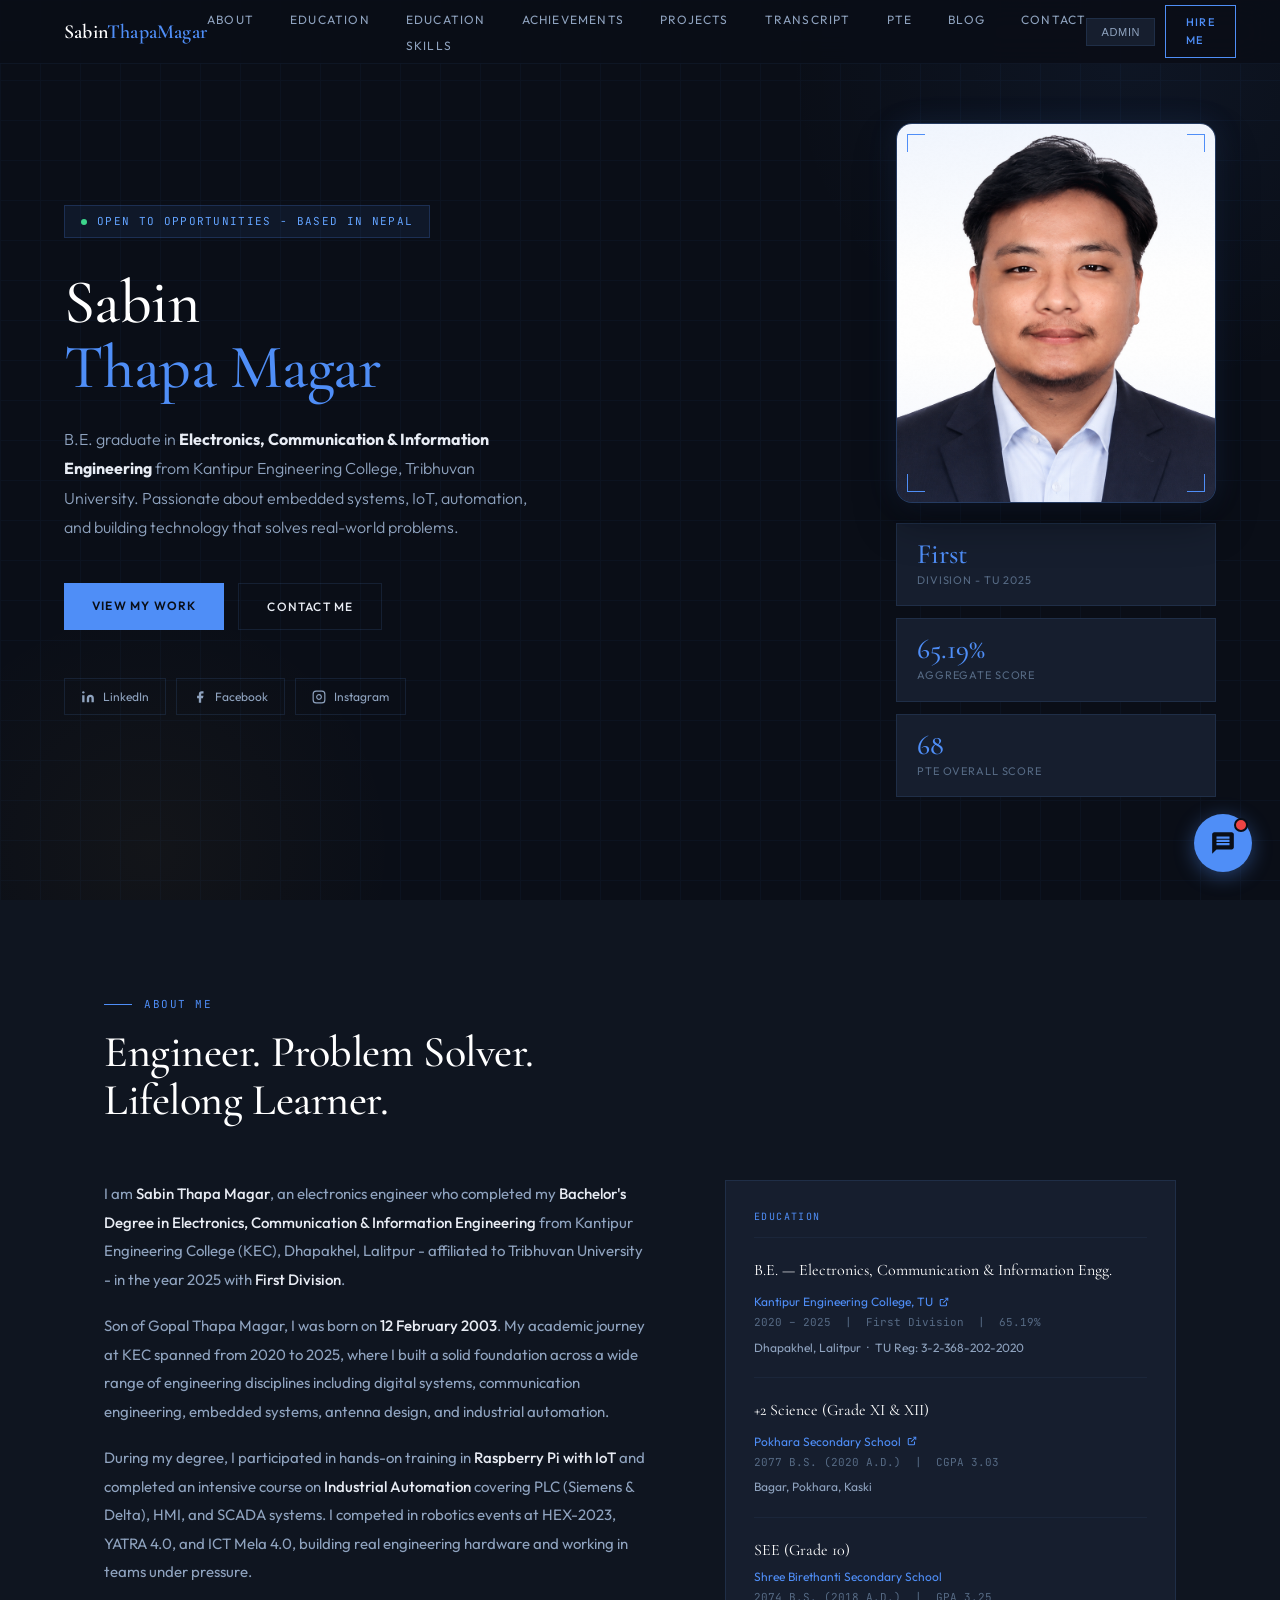
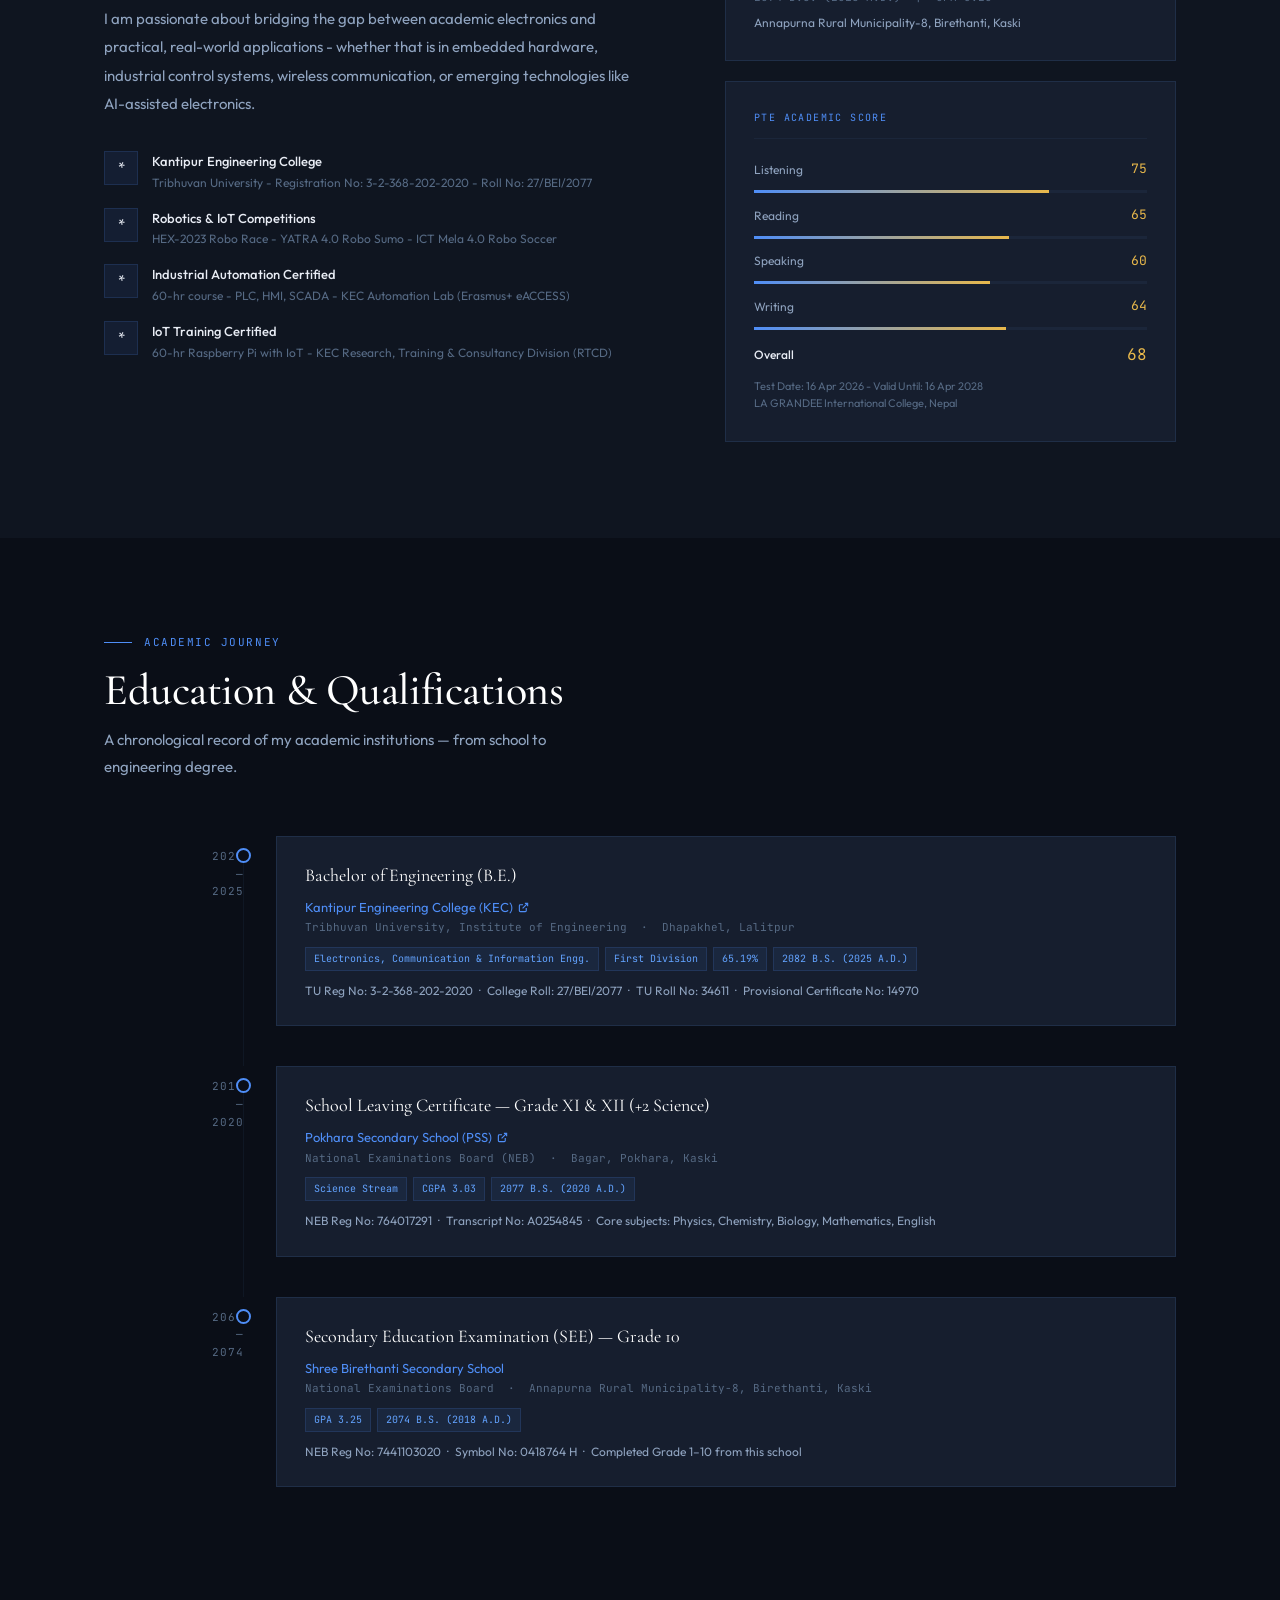
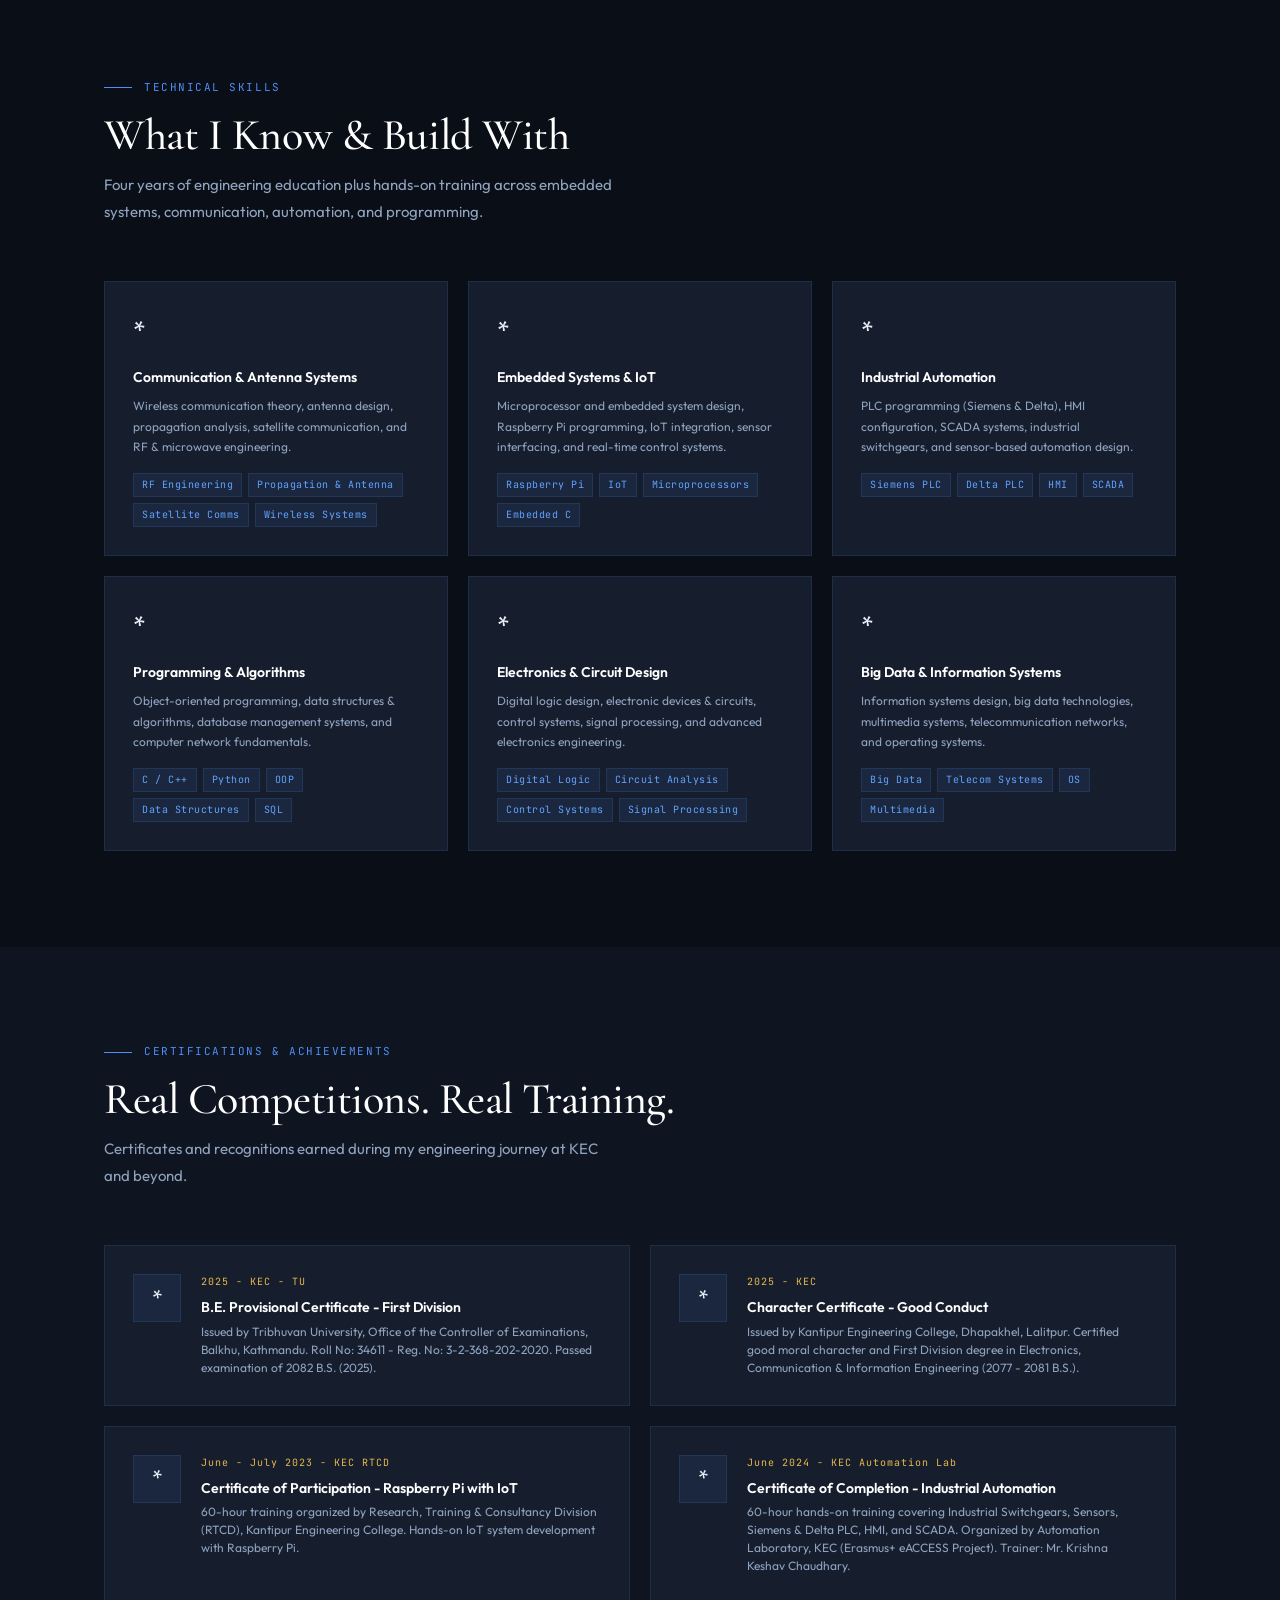
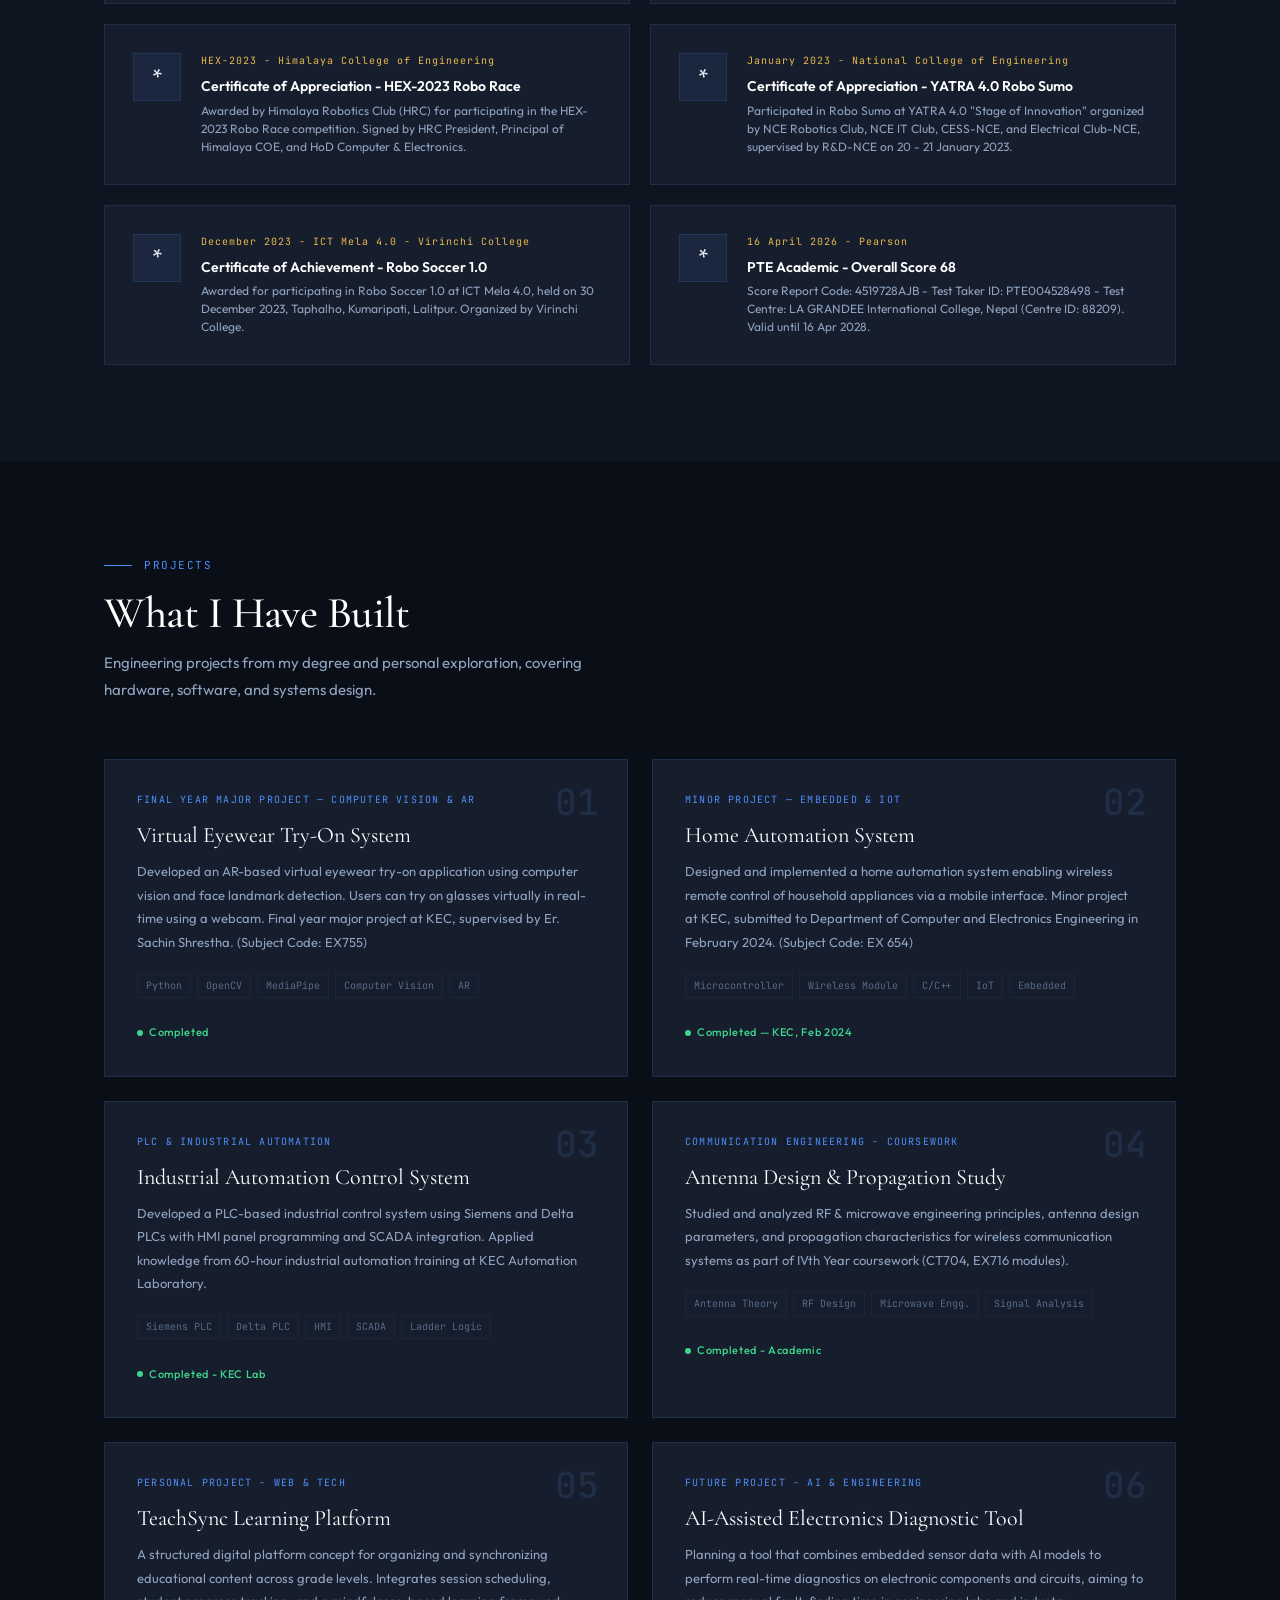
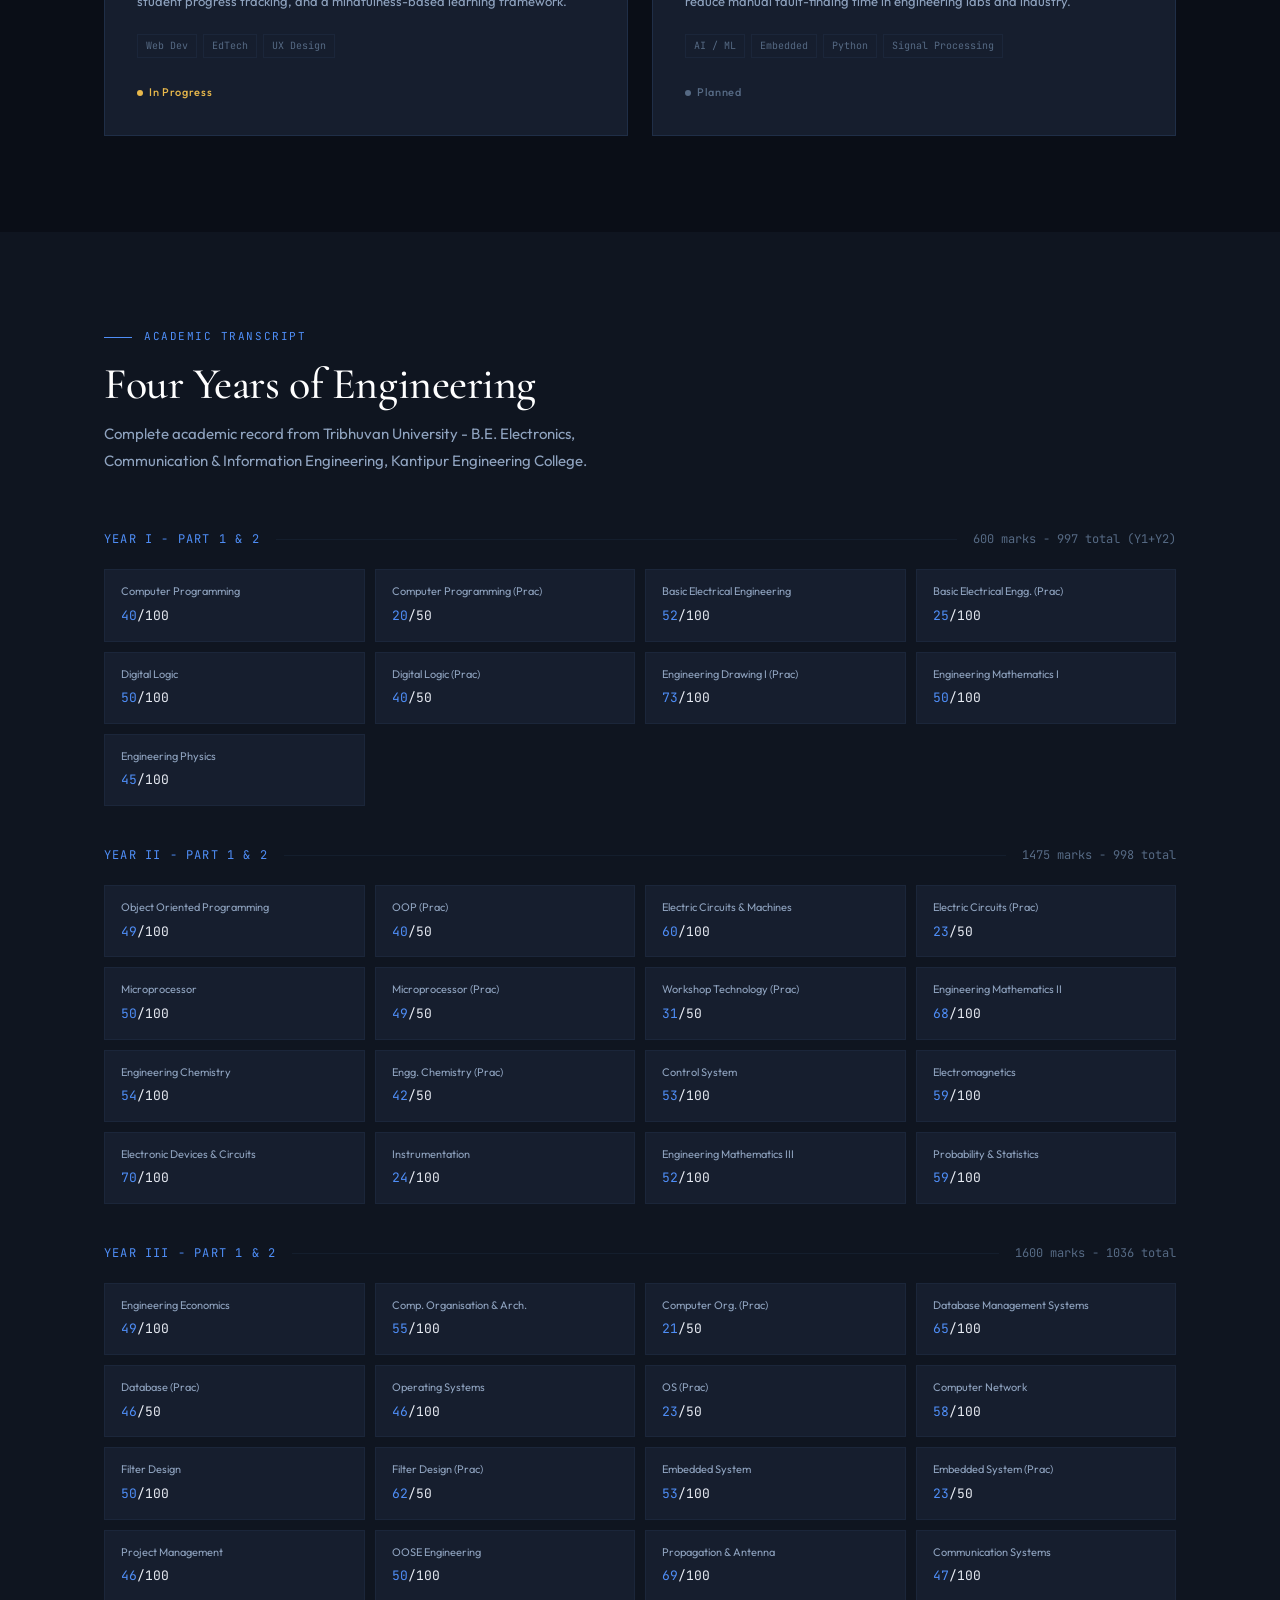
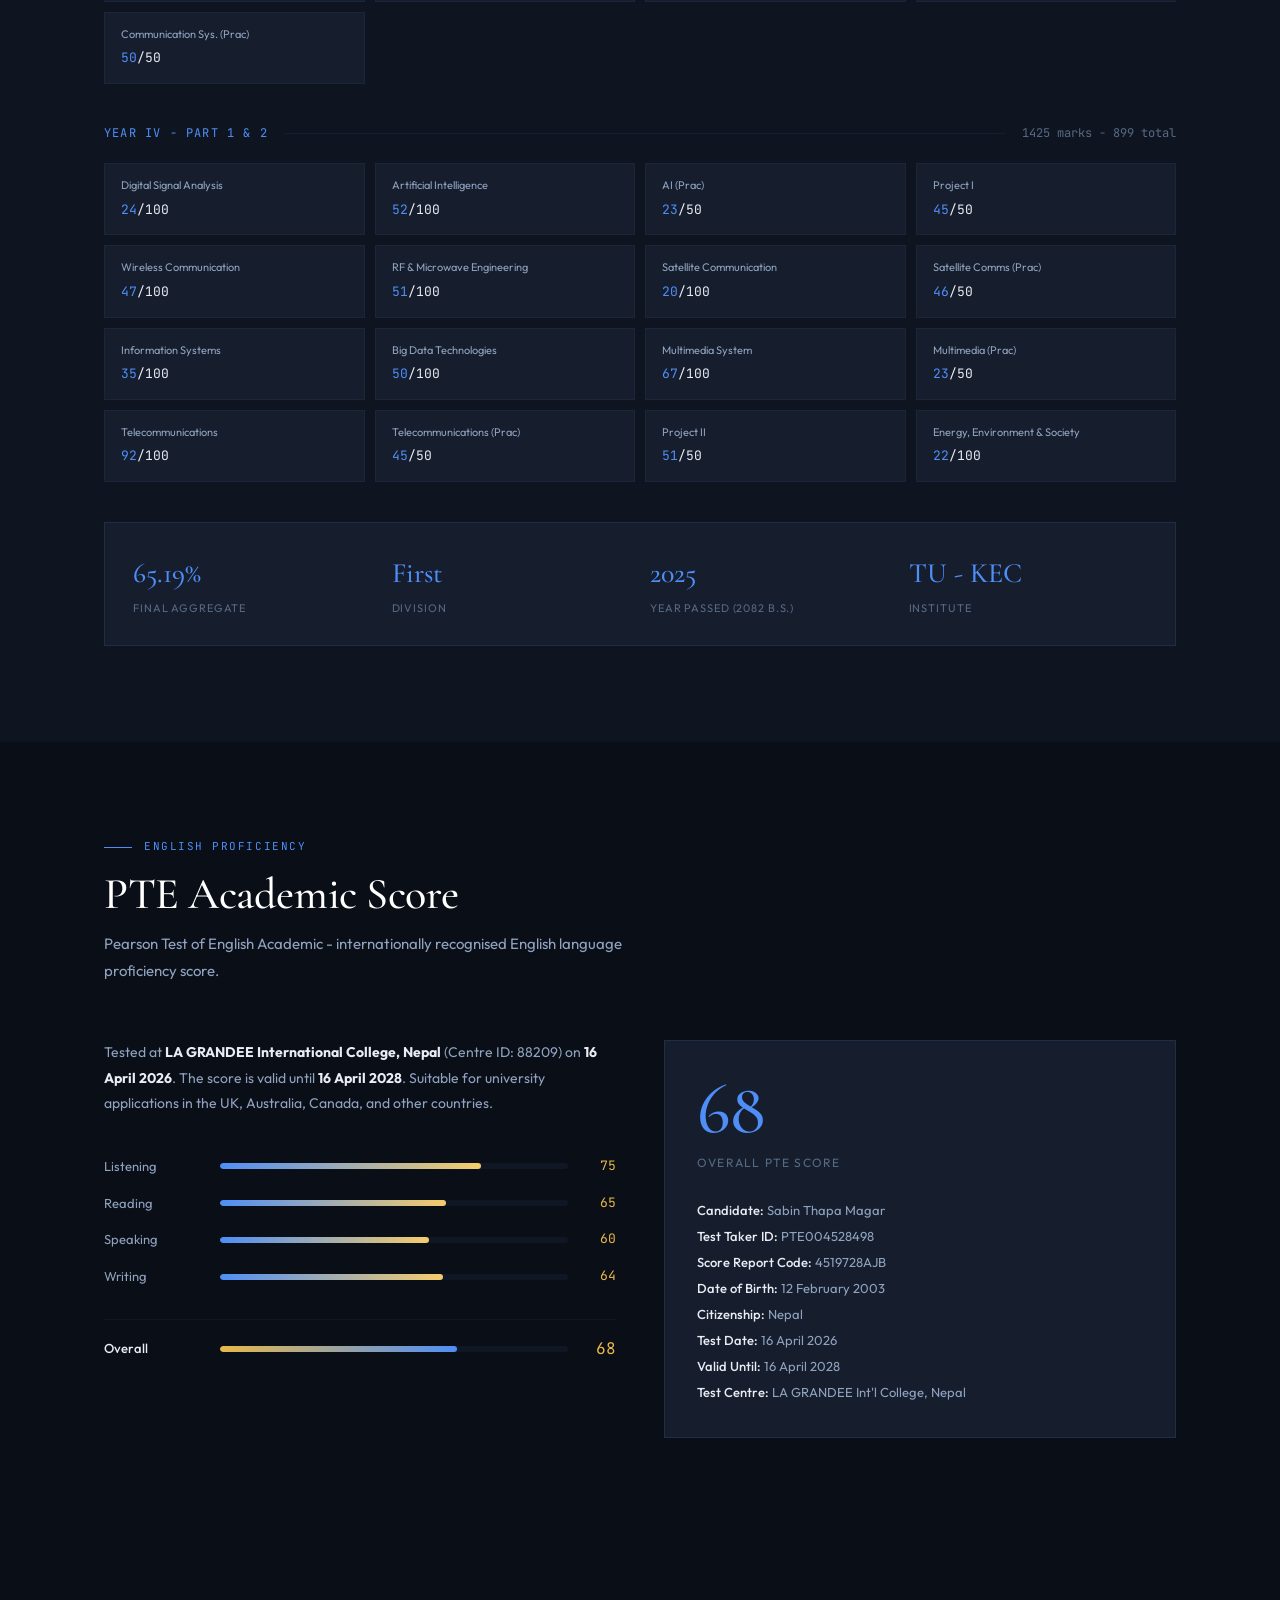
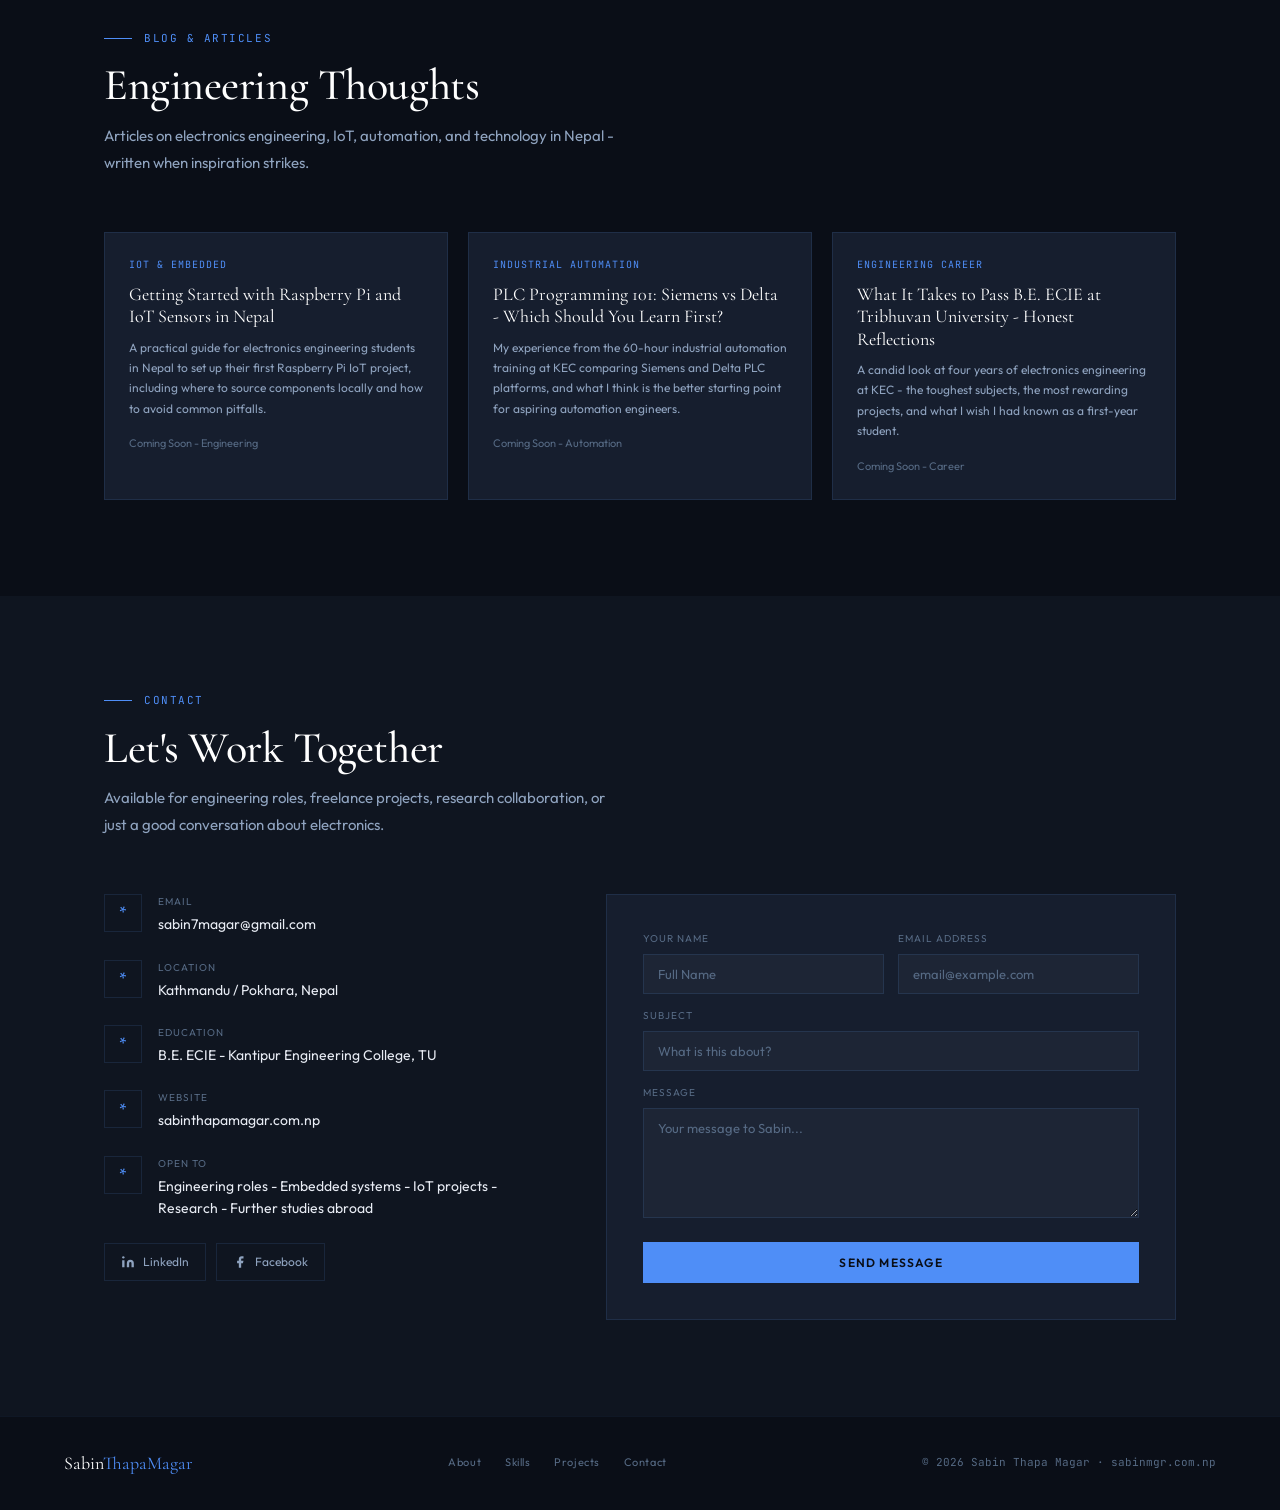
==== commit b6f89b75: "Add files via upload" ====
--- a/index.html
+++ b/index.html
@@ -1,958 +1,1440 @@
-<!DOCTYPE html>
+﻿<!DOCTYPE html>
 <html lang="en">
 <head>
-  <meta charset="UTF-8">
-  <meta name="viewport" content="width=device-width, initial-scale=1.0">
-  <title>Sabin Thapa Magar | Electronics, IoT & Embedded Systems Engineer</title>
-  <meta name="description" content="Professional portfolio of Sabin Thapa Magar, a B.E. Electronics, Communication & Information Engineering graduate from Kantipur Engineering College, Tribhuvan University. Focused on IoT, embedded systems, robotics, industrial automation, and secure connected hardware.">
-  <meta name="author" content="Sabin Thapa Magar">
-  <meta name="robots" content="index, follow">
-  <meta name="theme-color" content="#f7f9fc">
-  <link rel="canonical" href="https://sabinthapamagar.com.np/">
-
-  <meta property="og:title" content="Sabin Thapa Magar | Electronics & IoT Engineer">
-  <meta property="og:description" content="B.E. ECIE graduate building practical IoT, embedded, automation, and robotics systems.">
-  <meta property="og:type" content="website">
-  <meta property="og:url" content="https://sabinthapamagar.com.np/">
-  <meta property="og:image" content="https://sabinthapamagar.com.np/blue%20and%20white%20portrait.png">
-  <meta name="twitter:card" content="summary_large_image">
-
-  <link rel="apple-touch-icon" sizes="180x180" href="/apple-touch-icon.png">
-  <link rel="icon" type="image/png" sizes="32x32" href="/favicon-32x32.png">
-  <link rel="icon" type="image/png" sizes="16x16" href="/favicon-16x16.png">
-  <link rel="manifest" href="/site.webmanifest">
-  <link rel="shortcut icon" href="/favicon.ico">
-
-  <link rel="preconnect" href="https://fonts.googleapis.com">
-  <link rel="preconnect" href="https://fonts.gstatic.com" crossorigin>
-  <link href="https://fonts.googleapis.com/css2?family=Inter:wght@400;500;600;700;800&family=IBM+Plex+Mono:wght@400;500;600&display=swap" rel="stylesheet">
-
-  <form name="contact" netlify data-netlify="true" data-netlify-honeypot="bot-field" hidden>
-    <input type="hidden" name="form-name" value="contact">
-    <input name="bot-field">
-    <input type="text" name="name">
-    <input type="email" name="email">
-    <input type="text" name="subject">
-    <textarea name="message"></textarea>
-  </form>
-
-  <style>
-    :root {
-      --bg: #f7f9fc;
-      --paper: #ffffff;
-      --ink: #111827;
-      --muted: #5b6472;
-      --soft: #eef3f8;
-      --line: #dce5ee;
-      --line-strong: #c5d3e1;
-      --blue: #1e5eff;
-      --blue-dark: #123b9a;
-      --green: #087f5b;
-      --gold: #a56a00;
-      --slate: #172033;
-      --navy: #0f172a;
-      --radius: 8px;
-      --shadow: 0 24px 60px rgba(23, 32, 51, .10);
-      --mono: "IBM Plex Mono", ui-monospace, SFMono-Regular, Consolas, monospace;
-      --sans: Inter, system-ui, -apple-system, BlinkMacSystemFont, "Segoe UI", sans-serif;
-    }
-
-    * { box-sizing: border-box; margin: 0; padding: 0; }
-    html { scroll-behavior: smooth; }
-    body {
-      min-height: 100vh;
-      background: var(--bg);
-      color: var(--ink);
-      font-family: var(--sans);
-      line-height: 1.6;
-      text-rendering: optimizeLegibility;
-      -webkit-font-smoothing: antialiased;
-    }
-    a { color: inherit; text-decoration: none; }
-    img { display: block; max-width: 100%; }
-    button, input, textarea { font: inherit; }
-    ::selection { background: rgba(30, 94, 255, .18); }
-
-    .site-shell { overflow: hidden; }
-    .wrap { width: min(1160px, calc(100% - 40px)); margin: 0 auto; }
-    .section { padding: 92px 0; }
-    .section.tight { padding-top: 64px; }
-    .band { background: var(--paper); border-top: 1px solid var(--line); border-bottom: 1px solid var(--line); }
-    .eyebrow {
-      color: var(--blue);
-      font-family: var(--mono);
-      font-size: 12px;
-      font-weight: 600;
-      letter-spacing: .11em;
-      text-transform: uppercase;
-      margin-bottom: 14px;
-    }
-    h1, h2, h3 { letter-spacing: -0.03em; line-height: 1.05; }
-    h1 { font-size: clamp(42px, 5.8vw, 64px); max-width: 780px; }
-    h2 { font-size: clamp(32px, 4.8vw, 54px); max-width: 720px; }
-    h3 { font-size: 20px; }
-    .lead { color: var(--muted); font-size: clamp(17px, 2vw, 20px); line-height: 1.75; max-width: 680px; }
-    .text { color: var(--muted); font-size: 15px; line-height: 1.8; }
-
-    .nav {
-      position: fixed;
-      inset: 0 0 auto;
-      z-index: 50;
-      height: 70px;
-      display: flex;
-      align-items: center;
-      border-bottom: 1px solid transparent;
-      transition: background .2s, border-color .2s, box-shadow .2s;
-    }
-    .nav.scrolled {
-      background: rgba(247, 249, 252, .88);
-      border-color: rgba(197, 211, 225, .78);
-      box-shadow: 0 10px 32px rgba(23, 32, 51, .08);
-      backdrop-filter: blur(18px);
-    }
-    .nav-inner {
-      width: min(1160px, calc(100% - 40px));
-      margin: 0 auto;
-      display: flex;
-      align-items: center;
-      justify-content: space-between;
-      gap: 24px;
-    }
-    .brand {
-      display: inline-flex;
-      align-items: center;
-      gap: 10px;
-      font-weight: 800;
-      letter-spacing: -0.04em;
-    }
-    .brand-mark {
-      width: 32px;
-      height: 32px;
-      display: grid;
-      place-items: center;
-      border-radius: 6px;
-      background: var(--navy);
-      color: #fff;
-      font-family: var(--mono);
-      font-size: 12px;
-      letter-spacing: 0;
-    }
-    .nav-links { display: flex; align-items: center; gap: 26px; }
-    .nav-links a {
-      color: var(--muted);
-      font-size: 13px;
-      font-weight: 700;
-      transition: color .2s;
-    }
-    .nav-links a:hover, .nav-links a.active { color: var(--blue); }
-    .nav-action {
-      display: inline-flex;
-      align-items: center;
-      justify-content: center;
-      min-height: 38px;
-      padding: 0 16px;
-      border: 1px solid var(--navy);
-      border-radius: 6px;
-      color: var(--paper);
-      background: var(--navy);
-      font-size: 13px;
-      font-weight: 800;
-      transition: transform .2s, background .2s;
-    }
-    .nav-action:hover { transform: translateY(-1px); background: var(--blue); border-color: var(--blue); }
-    .menu-btn { display: none; border: 0; background: transparent; color: var(--ink); padding: 8px; }
-    .menu-btn svg { width: 26px; height: 26px; }
-
-    .hero {
-      position: relative;
-      min-height: 100vh;
-      padding: 118px 0 72px;
-      display: flex;
-      align-items: center;
-      background:
-        linear-gradient(90deg, rgba(30,94,255,.07) 1px, transparent 1px),
-        linear-gradient(0deg, rgba(30,94,255,.06) 1px, transparent 1px),
-        radial-gradient(circle at 80% 18%, rgba(30,94,255,.17), transparent 32%),
-        var(--bg);
-      background-size: 44px 44px, 44px 44px, auto, auto;
-    }
-    .hero-grid {
-      display: grid;
-      grid-template-columns: minmax(0, 1.05fr) minmax(320px, .72fr);
-      gap: 64px;
-      align-items: center;
-    }
-    .availability {
-      display: inline-flex;
-      align-items: center;
-      gap: 10px;
-      margin-bottom: 24px;
-      color: var(--green);
-      font-family: var(--mono);
-      font-size: 12px;
-      font-weight: 600;
-      letter-spacing: .06em;
-      text-transform: uppercase;
-    }
-    .availability::before {
-      content: "";
-      width: 9px;
-      height: 9px;
-      border-radius: 50%;
-      background: var(--green);
-      box-shadow: 0 0 0 6px rgba(8, 127, 91, .12);
-    }
-    .hero h1 span { color: var(--blue); }
-    .hero-copy { margin: 26px 0 34px; }
-    .cta-row { display: flex; flex-wrap: wrap; gap: 12px; margin-bottom: 34px; }
-    .btn {
-      display: inline-flex;
-      align-items: center;
-      justify-content: center;
-      min-height: 46px;
-      padding: 0 22px;
-      border-radius: 6px;
-      border: 1px solid var(--line-strong);
-      color: var(--ink);
-      background: var(--paper);
-      font-size: 14px;
-      font-weight: 800;
-      transition: transform .2s, border-color .2s, background .2s, color .2s;
-    }
-    .btn:hover { transform: translateY(-1px); border-color: var(--blue); color: var(--blue); }
-    .btn.primary { background: var(--blue); border-color: var(--blue); color: #fff; }
-    .btn.primary:hover { background: var(--blue-dark); border-color: var(--blue-dark); color: #fff; }
-    .signal-row { display: flex; flex-wrap: wrap; gap: 10px; }
-    .signal {
-      border: 1px solid var(--line);
-      background: rgba(255,255,255,.62);
-      border-radius: 999px;
-      padding: 8px 13px;
-      color: var(--slate);
-      font-size: 13px;
-      font-weight: 700;
-    }
-    .portrait-panel {
-      position: relative;
-      background: var(--paper);
-      border: 1px solid var(--line);
-      border-radius: 8px;
-      box-shadow: var(--shadow);
-      padding: 16px;
-    }
-    .portrait-frame {
-      overflow: hidden;
-      border-radius: 6px;
-      background: var(--soft);
-      aspect-ratio: 4 / 5;
-    }
-    .portrait-frame img {
-      width: 100%;
-      height: 100%;
-      object-fit: cover;
-      object-position: center 18%;
-    }
-    .portrait-caption {
-      display: grid;
-      grid-template-columns: 1fr auto;
-      gap: 16px;
-      padding-top: 16px;
-      align-items: end;
-    }
-    .portrait-caption strong { display: block; line-height: 1.2; }
-    .portrait-caption span { color: var(--muted); font-size: 13px; }
-    .score-card {
-      position: absolute;
-      left: -30px;
-      bottom: 72px;
-      width: 176px;
-      border: 1px solid var(--line);
-      border-radius: 8px;
-      background: rgba(255,255,255,.92);
-      box-shadow: 0 16px 40px rgba(23, 32, 51, .12);
-      padding: 16px;
-      backdrop-filter: blur(14px);
-    }
-    .score-card b { display: block; font-size: 30px; line-height: 1; letter-spacing: -0.04em; }
-    .score-card span { color: var(--muted); font-size: 12px; font-weight: 700; }
-
-    .stat-grid {
-      display: grid;
-      grid-template-columns: repeat(4, 1fr);
-      border: 1px solid var(--line);
-      background: var(--paper);
-      border-radius: var(--radius);
-      overflow: hidden;
-      transform: translateY(50%);
-      box-shadow: var(--shadow);
-    }
-    .stat {
-      min-height: 122px;
-      padding: 24px;
-      border-right: 1px solid var(--line);
-    }
-    .stat:last-child { border-right: 0; }
-    .stat b { display: block; font-size: 28px; letter-spacing: -0.04em; }
-    .stat span {
-      display: block;
-      margin-top: 8px;
-      color: var(--muted);
-      font-size: 13px;
-      font-weight: 700;
-    }
-
-    .section-head {
-      display: flex;
-      justify-content: space-between;
-      gap: 48px;
-      align-items: end;
-      margin-bottom: 42px;
-    }
-    .section-head .lead { max-width: 460px; font-size: 16px; }
-    .about-layout {
-      display: grid;
-      grid-template-columns: minmax(0, 1.1fr) minmax(300px, .72fr);
-      gap: 56px;
-      align-items: start;
-    }
-    .story { display: grid; gap: 18px; }
-    .info-stack { display: grid; gap: 14px; }
-    .info-card, .project, .achievement, .skill-card, .score-panel, .contact-card {
-      background: var(--paper);
-      border: 1px solid var(--line);
-      border-radius: var(--radius);
-      padding: 24px;
-    }
-    .info-card h3, .score-panel h3 { margin-bottom: 14px; }
-    .row {
-      display: flex;
-      justify-content: space-between;
-      gap: 18px;
-      padding: 13px 0;
-      border-bottom: 1px solid var(--line);
-    }
-    .row:last-child { border-bottom: 0; padding-bottom: 0; }
-    .row span:first-child { color: var(--muted); font-size: 13px; font-weight: 700; }
-    .row span:last-child { text-align: right; font-size: 13px; font-weight: 800; }
-
-    .skills-grid { display: grid; grid-template-columns: repeat(3, 1fr); gap: 16px; }
-    .skill-card { min-height: 240px; display: flex; flex-direction: column; }
-    .skill-icon {
-      width: 42px;
-      height: 42px;
-      display: grid;
-      place-items: center;
-      border: 1px solid rgba(30,94,255,.16);
-      border-radius: 8px;
-      color: var(--blue);
-      background: rgba(30,94,255,.07);
-      margin-bottom: 22px;
-    }
-    .skill-icon svg { width: 22px; height: 22px; stroke-width: 1.9; }
-    .skill-card h3 { margin-bottom: 10px; }
-    .tags { display: flex; flex-wrap: wrap; gap: 7px; margin-top: auto; padding-top: 18px; }
-    .tag {
-      color: var(--blue-dark);
-      background: rgba(30,94,255,.07);
-      border: 1px solid rgba(30,94,255,.14);
-      border-radius: 999px;
-      font-family: var(--mono);
-      font-size: 11px;
-      font-weight: 600;
-      padding: 5px 8px;
-    }
-
-    .projects-grid { display: grid; grid-template-columns: repeat(2, 1fr); gap: 18px; }
-    .project { min-height: 300px; display: flex; flex-direction: column; position: relative; overflow: hidden; }
-    .project::before {
-      content: attr(data-num);
-      position: absolute;
-      top: 16px;
-      right: 22px;
-      color: rgba(30,94,255,.08);
-      font-size: 74px;
-      line-height: 1;
-      font-weight: 800;
-      letter-spacing: -0.08em;
-    }
-    .project small {
-      color: var(--blue);
-      font-family: var(--mono);
-      font-weight: 700;
-      font-size: 12px;
-      text-transform: uppercase;
-      letter-spacing: .08em;
-    }
-    .project h3 { margin: 18px 0 12px; max-width: 410px; }
-    .status {
-      display: inline-flex;
-      align-items: center;
-      gap: 8px;
-      margin-top: 18px;
-      color: var(--green);
-      font-size: 13px;
-      font-weight: 800;
-    }
-    .status::before { content: ""; width: 8px; height: 8px; border-radius: 50%; background: currentColor; }
-    .status.progress { color: var(--gold); }
-
-    .timeline {
-      display: grid;
-      grid-template-columns: repeat(2, 1fr);
-      gap: 14px;
-    }
-    .achievement { display: grid; gap: 10px; }
-    .achievement time {
-      color: var(--blue);
-      font-family: var(--mono);
-      font-size: 12px;
-      font-weight: 700;
-      text-transform: uppercase;
-      letter-spacing: .06em;
-    }
-    .achievement p { color: var(--muted); font-size: 14px; line-height: 1.7; }
-
-    .scores-layout {
-      display: grid;
-      grid-template-columns: minmax(0, .9fr) minmax(0, 1.1fr);
-      gap: 22px;
-      align-items: stretch;
-    }
-    .score-main {
-      background: var(--navy);
-      color: #fff;
-      border-radius: var(--radius);
-      padding: 30px;
-      display: flex;
-      flex-direction: column;
-      justify-content: space-between;
-    }
-    .score-main b { font-size: clamp(60px, 10vw, 110px); line-height: .9; letter-spacing: -0.08em; }
-    .score-main span { color: #cbd5e1; font-weight: 700; }
-    .bar-row { display: grid; gap: 8px; margin-bottom: 16px; }
-    .bar-meta { display: flex; justify-content: space-between; gap: 12px; font-size: 13px; font-weight: 800; }
-    .bar {
-      height: 9px;
-      border-radius: 999px;
-      overflow: hidden;
-      background: var(--soft);
-    }
-    .bar i {
-      display: block;
-      height: 100%;
-      border-radius: inherit;
-      background: linear-gradient(90deg, var(--blue), #53b3ff);
-      transform-origin: left;
-    }
-
-    details {
-      border: 1px solid var(--line);
-      border-radius: var(--radius);
-      background: var(--paper);
-      margin-bottom: 12px;
-      overflow: hidden;
-    }
-    summary {
-      cursor: pointer;
-      display: flex;
-      align-items: center;
-      justify-content: space-between;
-      gap: 20px;
-      padding: 20px 24px;
-      font-weight: 800;
-    }
-    summary span {
-      color: var(--muted);
-      font-family: var(--mono);
-      font-size: 12px;
-      font-weight: 600;
-    }
-    .subjects {
-      display: grid;
-      grid-template-columns: repeat(4, 1fr);
-      gap: 8px;
-      border-top: 1px solid var(--line);
-      padding: 18px;
-      background: #fbfdff;
-    }
-    .subject {
-      border: 1px solid var(--line);
-      border-radius: 6px;
-      background: #fff;
-      padding: 10px;
-      min-height: 74px;
-      display: flex;
-      flex-direction: column;
-      justify-content: space-between;
-      gap: 8px;
-    }
-    .subject b { font-size: 12px; line-height: 1.35; }
-    .subject span { color: var(--blue-dark); font-family: var(--mono); font-size: 12px; font-weight: 700; }
-
-    .contact-layout { display: grid; grid-template-columns: minmax(0, 1fr) 360px; gap: 22px; align-items: start; }
-    .contact-card form { display: grid; gap: 14px; }
-    .form-grid { display: grid; grid-template-columns: repeat(2, 1fr); gap: 14px; }
-    label { display: grid; gap: 7px; color: var(--slate); font-size: 13px; font-weight: 800; }
-    input, textarea {
-      width: 100%;
-      border: 1px solid var(--line-strong);
-      border-radius: 6px;
-      background: #fff;
-      color: var(--ink);
-      padding: 13px 14px;
-      font-size: 15px;
-      outline: none;
-      transition: border-color .2s, box-shadow .2s;
-    }
-    textarea { min-height: 150px; resize: vertical; }
-    input:focus, textarea:focus { border-color: var(--blue); box-shadow: 0 0 0 4px rgba(30,94,255,.10); }
-    .submit {
-      min-height: 48px;
-      border: 0;
-      border-radius: 6px;
-      background: var(--navy);
-      color: #fff;
-      font-weight: 800;
-      cursor: pointer;
-      transition: background .2s, transform .2s;
-    }
-    .submit:hover { background: var(--blue); transform: translateY(-1px); }
-    .form-status { color: var(--green); font-size: 14px; font-weight: 800; min-height: 21px; }
-    .contact-aside { display: grid; gap: 14px; }
-    .contact-item {
-      border: 1px solid var(--line);
-      background: var(--paper);
-      border-radius: var(--radius);
-      padding: 18px;
-    }
-    .contact-item b { display: block; font-size: 13px; margin-bottom: 4px; }
-    .contact-item span, .contact-item a { color: var(--muted); font-size: 14px; }
-    .contact-item a:hover { color: var(--blue); }
-
-    footer {
-      background: var(--navy);
-      color: #fff;
-      padding: 34px 0;
-    }
-    .footer-inner { display: flex; align-items: center; justify-content: space-between; gap: 24px; }
-    footer p { color: #cbd5e1; font-size: 14px; }
-    .footer-links { display: flex; gap: 18px; color: #cbd5e1; font-size: 14px; }
-    .footer-links a:hover { color: #fff; }
-
-    .reveal { opacity: 0; transform: translateY(18px); transition: opacity .55s ease, transform .55s ease; }
-    .reveal.visible { opacity: 1; transform: translateY(0); }
-
-    @media (max-width: 980px) {
-      .hero-grid, .about-layout, .scores-layout, .contact-layout { grid-template-columns: 1fr; }
-      .portrait-panel { max-width: 430px; }
-      .score-card { left: 12px; }
-      .skills-grid, .projects-grid, .timeline { grid-template-columns: 1fr 1fr; }
-      .subjects { grid-template-columns: repeat(2, 1fr); }
-      .stat-grid { grid-template-columns: repeat(2, 1fr); transform: none; margin-top: 28px; }
-      .stat:nth-child(2) { border-right: 0; }
-      .stat:nth-child(1), .stat:nth-child(2) { border-bottom: 1px solid var(--line); }
-      .section.tight { padding-top: 88px; }
-    }
-
-    @media (max-width: 760px) {
-      .nav { height: 64px; background: rgba(247, 249, 252, .94); border-bottom: 1px solid var(--line); }
-      .nav-links, .nav-action { display: none; }
-      .menu-btn { display: inline-flex; }
-      .nav.open .nav-links {
-        position: absolute;
-        top: 64px;
-        left: 20px;
-        right: 20px;
-        display: grid;
-        gap: 0;
-        padding: 12px;
-        background: #fff;
-        border: 1px solid var(--line);
-        border-radius: 8px;
-        box-shadow: var(--shadow);
-      }
-      .nav.open .nav-links a { padding: 12px; }
-      .hero { min-height: auto; padding-top: 104px; }
-      .section { padding: 66px 0; }
-      .section-head { display: grid; gap: 16px; margin-bottom: 28px; }
-      .skills-grid, .projects-grid, .timeline, .form-grid, .subjects { grid-template-columns: 1fr; }
-      .stat-grid { grid-template-columns: 1fr; }
-      .stat { border-right: 0; border-bottom: 1px solid var(--line); min-height: auto; }
-      .stat:last-child { border-bottom: 0; }
-      .score-card { position: static; width: auto; margin-top: 14px; }
-      .portrait-caption { grid-template-columns: 1fr; }
-      summary { align-items: flex-start; flex-direction: column; }
-      .footer-inner { flex-direction: column; align-items: flex-start; }
-    }
-  </style>
+<meta charset="UTF-8">
+<meta name="viewport" content="width=device-width, initial-scale=1.0">
+<title>Sabin Thapa Magar | B.E. Electronics, Communication & Information Engineer</title>
+<link href="https://fonts.googleapis.com/css2?family=Cormorant+Garamond:ital,wght@0,400;0,500;0,600;1,400&family=Outfit:wght@300;400;500;600&family=JetBrains+Mono:wght@400;500&display=swap" rel="stylesheet">
+<style>
+/* â•â•â•â•â•â•â•â•â•â•â•â•â•â•â•â•â•â•â•â•â•â•â•â•â•â•â•â•â•â•â•â•â•â•â•â•â•â•â•â•â•â•â•â•â•â•
+   DESIGN SYSTEM  -  Dark Technical / Engineering
+   â•â•â•â•â•â•â•â•â•â•â•â•â•â•â•â•â•â•â•â•â•â•â•â•â•â•â•â•â•â•â•â•â•â•â•â•â•â•â•â•â•â•â•â•â•â• */
+:root{
+  --bg:#0a0e17;
+  --bg2:#0f1520;
+  --bg3:#141b2a;
+  --surface:#161e2e;
+  --surface2:#1c2535;
+  --border:rgba(99,163,255,.12);
+  --border2:rgba(99,163,255,.06);
+  --accent:#4f8ef7;
+  --accent2:#63a3ff;
+  --gold:#e8b84b;
+  --gold2:#f5cc6b;
+  --green:#3dd68c;
+  --text:#e8ecf4;
+  --text2:#8fa3bf;
+  --text3:#566a84;
+  --white:#ffffff;
+  --mono:'JetBrains Mono',monospace;
+  --serif:'Cormorant Garamond',serif;
+  --sans:'Outfit',sans-serif;
+}
+*,*::before,*::after{box-sizing:border-box;margin:0;padding:0;}
+html{scroll-behavior:smooth;}
+body{font-family:var(--sans);background:var(--bg);color:var(--text);overflow-x:hidden;line-height:1.6;}
+::selection{background:rgba(79,142,247,.3);color:var(--white);}
+
+/* â”€â”€ SCROLLBAR â”€â”€ */
+::-webkit-scrollbar{width:4px;}
+::-webkit-scrollbar-track{background:var(--bg);}
+::-webkit-scrollbar-thumb{background:var(--accent);border-radius:2px;}
+
+/* â•â• NAV â•â• */
+nav{position:fixed;top:0;left:0;right:0;z-index:1000;height:64px;
+  background:rgba(10,14,23,.92);backdrop-filter:blur(20px);
+  border-bottom:1px solid var(--border2);
+  display:flex;align-items:center;justify-content:space-between;padding:0 64px;}
+.nav-logo{font-family:var(--serif);font-size:20px;font-weight:600;color:var(--white);text-decoration:none;letter-spacing:.01em;}
+.nav-logo span{color:var(--accent);}
+.nav-links{display:flex;gap:36px;list-style:none;}
+.nav-links a{font-size:12px;font-weight:400;letter-spacing:.1em;text-transform:uppercase;color:var(--text2);text-decoration:none;transition:color .2s;}
+.nav-links a:hover{color:var(--accent);}
+.nav-right{display:flex;gap:10px;align-items:center;}
+.nav-cta{font-size:11px;font-weight:500;letter-spacing:.1em;text-transform:uppercase;
+  color:var(--accent);border:1px solid var(--accent);padding:8px 20px;text-decoration:none;transition:all .2s;}
+.nav-cta:hover{background:var(--accent);color:var(--bg);}
+.admin-btn{font-size:11px;padding:7px 14px;background:var(--surface);border:1px solid var(--border);
+  color:var(--text2);cursor:pointer;letter-spacing:.06em;text-transform:uppercase;transition:all .2s;}
+.admin-btn:hover{border-color:var(--accent);color:var(--accent);}
+.hamburger{display:none;flex-direction:column;gap:5px;cursor:pointer;background:none;border:none;padding:4px;}
+.hamburger span{display:block;width:22px;height:1.5px;background:var(--text2);}
+
+/* â•â• HERO â•â• */
+#hero{min-height:100vh;background:var(--bg);display:flex;align-items:center;
+  padding:100px 64px 80px;position:relative;overflow:hidden;}
+.hero-circuit{position:absolute;inset:0;opacity:.04;
+  background-image:
+    linear-gradient(var(--accent) 1px,transparent 1px),
+    linear-gradient(90deg,var(--accent) 1px,transparent 1px);
+  background-size:40px 40px;}
+.hero-glow-1{position:absolute;top:-300px;right:-200px;width:700px;height:700px;
+  background:radial-gradient(circle,rgba(79,142,247,.06) 0%,transparent 70%);pointer-events:none;}
+.hero-glow-2{position:absolute;bottom:-200px;left:-100px;width:500px;height:500px;
+  background:radial-gradient(circle,rgba(232,184,75,.04) 0%,transparent 70%);pointer-events:none;}
+.hero-inner{position:relative;z-index:2;display:grid;grid-template-columns:1fr 320px;gap:80px;align-items:center;max-width:1200px;width:100%;}
+.hero-tag{display:inline-flex;align-items:center;gap:10px;background:rgba(79,142,247,.08);
+  border:1px solid rgba(79,142,247,.2);padding:7px 16px;margin-bottom:32px;}
+.hero-tag-dot{width:6px;height:6px;background:var(--green);border-radius:50%;animation:pulse 2s infinite;}
+@keyframes pulse{0%,100%{opacity:1;transform:scale(1);}50%{opacity:.5;transform:scale(1.3);}}
+.hero-tag span{font-family:var(--mono);font-size:11px;color:var(--accent2);letter-spacing:.12em;text-transform:uppercase;}
+h1{font-family:var(--serif);font-size:62px;font-weight:500;line-height:1.05;color:var(--white);margin-bottom:24px;letter-spacing:-.01em;}
+h1 .name-accent{color:var(--accent);}
+h1 .name-block{display:block;}
+.hero-desc{font-size:16px;font-weight:300;line-height:1.85;color:var(--text2);max-width:480px;margin-bottom:40px;}
+.hero-btns{display:flex;gap:14px;flex-wrap:wrap;margin-bottom:48px;}
+.btn-primary{background:var(--accent);color:var(--bg);font-family:var(--sans);font-size:12px;
+  font-weight:600;letter-spacing:.1em;text-transform:uppercase;padding:13px 28px;text-decoration:none;
+  transition:all .2s;display:inline-block;border:none;cursor:pointer;}
+.btn-primary:hover{background:var(--accent2);transform:translateY(-2px);}
+.btn-outline{border:1px solid var(--border);color:var(--text);font-family:var(--sans);font-size:12px;
+  font-weight:500;letter-spacing:.1em;text-transform:uppercase;padding:13px 28px;text-decoration:none;
+  transition:all .2s;display:inline-block;}
+.btn-outline:hover{border-color:var(--accent);color:var(--accent);}
+.hero-socials{display:flex;gap:10px;}
+.social-pill{display:flex;align-items:center;gap:8px;padding:8px 16px;border:1px solid var(--border);
+  color:var(--text2);text-decoration:none;font-size:12px;font-weight:400;transition:all .2s;}
+.social-pill svg{width:14px;height:14px;}
+.social-pill:hover{border-color:var(--accent);color:var(--accent);}
+.hero-right{display:flex;flex-direction:column;gap:20px;}
+/*.hero-photo-frame{width:280px;height:320px;border:1px solid var(--border);
+  background:var(--surface);position:relative;overflow:hidden;flex-shrink:0;}
+.hero-photo-frame img{width:100%;height:100%;object-fit:cover;}*/
+.hero-photo-frame{
+    width:320px;
+    height:380px;
+    border:1px solid rgba(79,142,247,.25);
+    background:var(--surface);
+    position:relative;
+    overflow:hidden;
+    flex-shrink:0;
+    border-radius:16px;
+    box-shadow:
+        0 0 30px rgba(79,142,247,.12),
+        0 20px 40px rgba(0,0,0,.35);
+    transition:all .3s ease;
+}
+
+.hero-photo-frame:hover{
+    transform:translateY(-5px);
+    box-shadow:
+        0 0 40px rgba(79,142,247,.2),
+        0 25px 50px rgba(0,0,0,.45);
+}
+
+.hero-photo-frame img{
+    width:100%;
+    height:100%;
+    object-fit:cover;
+    object-position:center top;
+    transition:transform .4s ease;
+}
+
+.hero-photo-frame:hover img{
+    transform:scale(1.03);
+}
+.photo-glow{
+    position:absolute;
+    inset:0;
+    pointer-events:none;
+    background:
+    linear-gradient(
+        180deg,
+        rgba(79,142,247,.08),
+        transparent 40%,
+        transparent 60%,
+        rgba(79,142,247,.08)
+    );
+}
+.hero-photo-placeholder{width:100%;height:100%;display:flex;flex-direction:column;align-items:center;
+  justify-content:center;gap:12px;}
+.initials{font-family:var(--serif);font-size:80px;font-weight:500;color:rgba(79,142,247,.2);line-height:1;}
+.photo-hint{font-family:var(--mono);font-size:10px;color:var(--text3);letter-spacing:.12em;text-transform:uppercase;}
+.frame-corner{position:absolute;width:18px;height:18px;border-color:var(--accent);border-style:solid;}
+.frame-corner.tl{top:10px;left:10px;border-width:1px 0 0 1px;}
+.frame-corner.tr{top:10px;right:10px;border-width:1px 1px 0 0;}
+.frame-corner.bl{bottom:10px;left:10px;border-width:0 0 1px 1px;}
+.frame-corner.br{bottom:10px;right:10px;border-width:0 1px 1px 0;}
+.hero-stats-col{display:flex;flex-direction:column;gap:12px;}
+.stat-box{background:var(--surface);border:1px solid var(--border);padding:16px 20px;display:flex;flex-direction:column;gap:4px;}
+.stat-box .num{font-family:var(--serif);font-size:28px;color:var(--accent);font-weight:500;line-height:1;}
+.stat-box .lbl{font-size:11px;color:var(--text3);letter-spacing:.08em;text-transform:uppercase;}
+
+/* â•â• SECTIONS BASE â•â• */
+section{padding:96px 0;}
+.container{max-width:1200px;margin:0 auto;padding:0 64px;}
+.section-kicker{display:flex;align-items:center;gap:12px;margin-bottom:14px;}
+.section-kicker-line{width:28px;height:1px;background:var(--accent);}
+.section-kicker span{font-family:var(--mono);font-size:11px;color:var(--accent);letter-spacing:.14em;text-transform:uppercase;}
+h2{font-family:var(--serif);font-size:44px;font-weight:500;color:var(--white);line-height:1.1;letter-spacing:-.01em;}
+.section-desc{font-size:15px;color:var(--text2);line-height:1.8;max-width:520px;margin-top:12px;}
+
+/* â•â• ABOUT â•â• */
+#about{background:var(--bg2);}
+.about-grid{display:grid;grid-template-columns:1.2fr 1fr;gap:80px;align-items:start;margin-top:56px;}
+.about-text p{font-size:15px;line-height:1.9;color:var(--text2);margin-bottom:18px;}
+.about-text p strong{color:var(--text);font-weight:500;}
+.about-highlights{margin-top:32px;display:flex;flex-direction:column;gap:16px;}
+.ah-item{display:flex;gap:14px;align-items:flex-start;}
+.ah-icon{width:34px;height:34px;background:rgba(79,142,247,.08);border:1px solid rgba(79,142,247,.15);
+  display:flex;align-items:center;justify-content:center;flex-shrink:0;font-size:15px;}
+.ah-title{font-size:13px;font-weight:500;color:var(--text);}
+.ah-sub{font-size:12px;color:var(--text3);margin-top:2px;line-height:1.5;}
+.about-sidebar{display:flex;flex-direction:column;gap:20px;}
+.info-card{background:var(--surface);border:1px solid var(--border);padding:28px;}
+.info-card-label{font-family:var(--mono);font-size:10px;color:var(--accent);letter-spacing:.14em;text-transform:uppercase;margin-bottom:20px;padding-bottom:12px;border-bottom:1px solid var(--border2);}
+.edu-item{margin-bottom:20px;padding-bottom:20px;border-bottom:1px solid var(--border2);}
+.edu-item:last-child{margin-bottom:0;padding-bottom:0;border-bottom:none;}
+.edu-degree{font-family:var(--serif);font-size:16px;color:var(--white);margin-bottom:4px;}
+.edu-school{font-size:12px;color:var(--accent);margin-bottom:3px;}
+.edu-year{font-family:var(--mono);font-size:11px;color:var(--text3);}
+.edu-note{font-size:12px;color:var(--text2);margin-top:6px;line-height:1.6;}
+.score-row{display:flex;justify-content:space-between;align-items:center;margin-bottom:10px;}
+.score-label{font-size:12px;color:var(--text2);}
+.score-val{font-family:var(--mono);font-size:13px;color:var(--gold);}
+.score-bar-wrap{width:100%;height:3px;background:var(--border2);margin-top:4px;margin-bottom:12px;}
+.score-bar{height:3px;background:linear-gradient(90deg,var(--accent),var(--gold));}
+
+/* â•â• SKILLS â•â• */
+#skills{background:var(--bg);}
+.skills-grid{display:grid;grid-template-columns:repeat(3,1fr);gap:20px;margin-top:56px;}
+.skill-card{background:var(--surface);border:1px solid var(--border);padding:28px;transition:all .25s;position:relative;overflow:hidden;}
+.skill-card::before{content:'';position:absolute;top:0;left:0;right:0;height:2px;background:linear-gradient(90deg,var(--accent),transparent);opacity:0;transition:opacity .25s;}
+.skill-card:hover{border-color:rgba(79,142,247,.3);transform:translateY(-3px);}
+.skill-card:hover::before{opacity:1;}
+.skill-icon{font-size:26px;margin-bottom:14px;}
+.skill-title{font-size:14px;font-weight:600;color:var(--white);margin-bottom:8px;}
+.skill-desc{font-size:12px;color:var(--text2);line-height:1.7;margin-bottom:16px;}
+.skill-tags{display:flex;flex-wrap:wrap;gap:6px;}
+.tag{font-family:var(--mono);font-size:10px;color:var(--accent2);background:rgba(79,142,247,.08);
+  border:1px solid rgba(79,142,247,.15);padding:3px 8px;letter-spacing:.05em;}
+
+/* â•â• ACHIEVEMENTS â•â• */
+#achievements{background:var(--bg2);}
+.ach-grid{display:grid;grid-template-columns:repeat(2,1fr);gap:20px;margin-top:56px;}
+.ach-card{background:var(--surface);border:1px solid var(--border);padding:28px;display:flex;gap:20px;align-items:flex-start;transition:border-color .2s;}
+.ach-card:hover{border-color:rgba(79,142,247,.25);}
+.ach-badge{width:48px;height:48px;flex-shrink:0;display:flex;align-items:center;justify-content:center;font-size:22px;background:rgba(79,142,247,.08);border:1px solid rgba(79,142,247,.15);}
+.ach-year{font-family:var(--mono);font-size:10px;color:var(--gold);letter-spacing:.1em;margin-bottom:6px;}
+.ach-title{font-size:14px;font-weight:600;color:var(--white);margin-bottom:4px;}
+.ach-org{font-size:12px;color:var(--text2);line-height:1.5;}
+
+/* â•â• PROJECTS â•â• */
+#projects{background:var(--bg);}
+.projects-grid{display:grid;grid-template-columns:repeat(2,1fr);gap:24px;margin-top:56px;}
+.project-card{background:var(--surface);border:1px solid var(--border);padding:32px;position:relative;transition:all .25s;overflow:hidden;}
+.project-card::after{content:'';position:absolute;inset:0;border:1px solid var(--accent);opacity:0;transition:opacity .25s;pointer-events:none;}
+.project-card:hover{transform:translateY(-4px);}
+.project-card:hover::after{opacity:.3;}
+.project-num{font-family:var(--mono);font-size:36px;color:var(--border);font-weight:500;position:absolute;top:24px;right:28px;line-height:1;}
+.project-kicker{font-family:var(--mono);font-size:10px;color:var(--accent);letter-spacing:.12em;text-transform:uppercase;margin-bottom:14px;}
+.project-title{font-family:var(--serif);font-size:22px;color:var(--white);margin-bottom:12px;line-height:1.2;}
+.project-desc{font-size:13px;color:var(--text2);line-height:1.8;margin-bottom:20px;}
+.project-tech{display:flex;flex-wrap:wrap;gap:6px;margin-bottom:20px;}
+.project-tech span{font-family:var(--mono);font-size:10px;color:var(--text3);border:1px solid var(--border2);padding:3px 8px;}
+.project-status{display:inline-flex;align-items:center;gap:6px;font-size:11px;font-weight:500;letter-spacing:.06em;}
+.project-status.done{color:var(--green);}
+.project-status.progress{color:var(--gold);}
+.project-status.planned{color:var(--text3);}
+.project-status::before{content:'';width:6px;height:6px;border-radius:50%;background:currentColor;flex-shrink:0;}
+
+/* â•â• TRANSCRIPT â•â• */
+#transcript{background:var(--bg2);}
+.transcript-wrap{margin-top:56px;}
+.year-block{margin-bottom:40px;}
+.year-header{display:flex;align-items:center;gap:16px;margin-bottom:20px;}
+.year-label{font-family:var(--mono);font-size:12px;color:var(--accent);letter-spacing:.1em;text-transform:uppercase;}
+.year-line{flex:1;height:1px;background:var(--border2);}
+.year-total{font-family:var(--mono);font-size:12px;color:var(--text3);}
+.subjects-grid{display:grid;grid-template-columns:repeat(4,1fr);gap:10px;}
+.subject-item{background:var(--surface);border:1px solid var(--border2);padding:14px 16px;}
+.sub-name{font-size:11px;color:var(--text2);margin-bottom:6px;line-height:1.4;}
+.sub-score{font-family:var(--mono);font-size:13px;color:var(--text);}
+.sub-score .total{color:var(--accent);}
+.transcript-summary{background:var(--surface);border:1px solid var(--border);padding:28px;margin-top:28px;display:grid;grid-template-columns:repeat(4,1fr);gap:20px;}
+.ts-item{}
+.ts-val{font-family:var(--serif);font-size:28px;color:var(--accent);font-weight:500;}
+.ts-lbl{font-size:11px;color:var(--text3);letter-spacing:.08em;text-transform:uppercase;margin-top:4px;}
+
+/* â•â• PTE â•â• */
+#pte{background:var(--bg);}
+.pte-wrap{display:grid;grid-template-columns:1fr 1fr;gap:48px;align-items:start;margin-top:56px;}
+.pte-scores{display:flex;flex-direction:column;gap:16px;}
+.pte-score-row{display:flex;align-items:center;gap:16px;}
+.pte-skill{font-size:13px;color:var(--text2);width:100px;flex-shrink:0;}
+.pte-bar-wrap{flex:1;height:6px;background:var(--border2);border-radius:3px;overflow:hidden;}
+.pte-bar{height:100%;border-radius:3px;background:linear-gradient(90deg,var(--accent),var(--gold2));}
+.pte-score-num{font-family:var(--mono);font-size:13px;color:var(--gold);width:32px;text-align:right;flex-shrink:0;}
+.pte-summary-card{background:var(--surface);border:1px solid var(--border);padding:32px;}
+.pte-overall{font-family:var(--serif);font-size:72px;color:var(--accent);font-weight:500;line-height:1;margin-bottom:8px;}
+.pte-overall-label{font-size:12px;color:var(--text3);letter-spacing:.1em;text-transform:uppercase;margin-bottom:24px;}
+.pte-meta{font-size:13px;color:var(--text2);line-height:2;}
+.pte-meta strong{color:var(--text);font-weight:500;}
+
+/* â•â• CONTACT â•â• */
+#contact{background:var(--bg2);}
+.contact-grid{display:grid;grid-template-columns:1fr 1.3fr;gap:64px;align-items:start;margin-top:56px;}
+.contact-item{display:flex;gap:16px;align-items:flex-start;margin-bottom:24px;}
+.contact-icon{width:38px;height:38px;border:1px solid var(--border);display:flex;align-items:center;justify-content:center;font-size:16px;flex-shrink:0;color:var(--accent);}
+.contact-label{font-size:10px;color:var(--text3);letter-spacing:.1em;text-transform:uppercase;margin-bottom:3px;}
+.contact-val{font-size:14px;color:var(--text);}
+.contact-val a{color:inherit;text-decoration:none;transition:color .2s;}
+.contact-val a:hover{color:var(--accent);}
+.contact-form{background:var(--surface);border:1px solid var(--border);padding:36px;}
+.form-row{display:grid;grid-template-columns:1fr 1fr;gap:14px;margin-bottom:14px;}
+.form-group label{display:block;font-size:10px;color:var(--text3);letter-spacing:.1em;text-transform:uppercase;margin-bottom:7px;}
+.form-group input,.form-group textarea,.form-group select{
+  width:100%;background:rgba(255,255,255,.03);border:1px solid var(--border);padding:11px 14px;
+  font-family:var(--sans);font-size:13px;color:var(--text);outline:none;transition:border-color .2s;resize:vertical;}
+.form-group input:focus,.form-group textarea:focus{border-color:var(--accent);}
+.form-group input::placeholder,.form-group textarea::placeholder{color:var(--text3);}
+.form-group textarea{min-height:110px;}
+.form-submit{margin-top:16px;}
+
+/* â•â• ADMIN OVERLAY â•â• */
+.overlay{position:fixed;inset:0;background:rgba(0,0,0,.8);backdrop-filter:blur(6px);z-index:2000;display:none;align-items:flex-start;justify-content:center;padding:60px 20px;overflow-y:auto;}
+.overlay.active{display:flex;}
+.admin-panel{background:var(--bg2);border:1px solid var(--border);width:100%;max-width:820px;min-height:200px;}
+.admin-header{display:flex;align-items:center;justify-content:space-between;padding:20px 28px;border-bottom:1px solid var(--border2);}
+.admin-title{font-family:var(--mono);font-size:13px;color:var(--accent);letter-spacing:.1em;}
+.admin-close{background:none;border:none;color:var(--text2);font-size:20px;cursor:pointer;line-height:1;}
+.admin-tabs{display:flex;border-bottom:1px solid var(--border2);}
+.atab{padding:12px 20px;font-size:12px;letter-spacing:.06em;text-transform:uppercase;cursor:pointer;border:none;
+  background:none;color:var(--text3);transition:all .2s;border-bottom:2px solid transparent;}
+.atab.active{color:var(--accent);border-bottom-color:var(--accent);}
+.admin-body{padding:28px;}
+.tab-pane{display:none;}
+.tab-pane.active{display:block;}
+#login-pane{padding:40px 28px;display:flex;flex-direction:column;gap:16px;align-items:center;}
+#login-pane input{width:100%;max-width:300px;background:var(--surface);border:1px solid var(--border);
+  padding:11px 14px;font-family:var(--sans);font-size:13px;color:var(--text);outline:none;}
+.analytics-grid{display:grid;grid-template-columns:repeat(4,1fr);gap:14px;margin-bottom:28px;}
+.an-card{background:var(--surface);border:1px solid var(--border);padding:18px;}
+.an-num{font-family:var(--serif);font-size:30px;color:var(--accent);font-weight:500;}
+.an-lbl{font-size:11px;color:var(--text3);letter-spacing:.06em;margin-top:4px;}
+.messages-list{display:flex;flex-direction:column;gap:12px;}
+.msg-card{background:var(--surface);border:1px solid var(--border);padding:18px;}
+.msg-header{display:flex;justify-content:space-between;margin-bottom:8px;}
+.msg-from{font-size:13px;font-weight:500;color:var(--text);}
+.msg-date{font-size:11px;color:var(--text3);}
+.msg-email{font-size:12px;color:var(--accent);margin-bottom:6px;}
+.msg-subject{font-size:12px;color:var(--text2);margin-bottom:8px;font-weight:500;}
+.msg-body{font-size:13px;color:var(--text2);line-height:1.6;}
+.msg-actions{display:flex;gap:8px;margin-top:12px;}
+.msg-actions button{font-size:11px;padding:5px 12px;cursor:pointer;border:1px solid var(--border);
+  background:none;color:var(--text2);letter-spacing:.05em;transition:all .2s;}
+.msg-actions button:hover{border-color:var(--accent);color:var(--accent);}
+.msg-actions .del-btn:hover{border-color:#ef4444;color:#ef4444;}
+.blog-form{display:flex;flex-direction:column;gap:12px;margin-bottom:28px;}
+.blog-form input,.blog-form textarea,.blog-form select{
+  background:var(--surface);border:1px solid var(--border);padding:10px 14px;
+  font-family:var(--sans);font-size:13px;color:var(--text);outline:none;}
+.blog-form textarea{min-height:100px;resize:vertical;}
+.blog-posts-list{display:flex;flex-direction:column;gap:10px;}
+.blog-post-item{background:var(--surface);border:1px solid var(--border);padding:16px;display:flex;justify-content:space-between;align-items:start;gap:16px;}
+.bpi-title{font-size:13px;font-weight:500;color:var(--text);}
+.bpi-meta{font-size:11px;color:var(--text3);margin-top:3px;}
+.btn-sm{font-size:11px;padding:6px 14px;cursor:pointer;border:none;background:var(--accent);color:var(--bg);font-weight:500;letter-spacing:.05em;transition:all .2s;}
+.btn-sm:hover{background:var(--accent2);}
+.btn-sm.red{background:rgba(239,68,68,.15);color:#ef4444;}
+.btn-sm.red:hover{background:rgba(239,68,68,.25);}
+.settings-form{display:flex;flex-direction:column;gap:14px;}
+.settings-form label{font-size:11px;color:var(--text3);letter-spacing:.1em;text-transform:uppercase;display:block;margin-bottom:5px;}
+.settings-form input{background:var(--surface);border:1px solid var(--border);padding:10px 14px;
+  font-family:var(--sans);font-size:13px;color:var(--text);outline:none;width:100%;}
+
+/* â•â• BLOG â•â• */
+#blog{background:var(--bg);}
+.blog-grid{display:grid;grid-template-columns:repeat(3,1fr);gap:20px;margin-top:56px;}
+.blog-card{background:var(--surface);border:1px solid var(--border);padding:24px;transition:border-color .2s;}
+.blog-card:hover{border-color:rgba(79,142,247,.3);}
+.blog-card-cat{font-family:var(--mono);font-size:10px;color:var(--accent);letter-spacing:.1em;text-transform:uppercase;margin-bottom:10px;}
+.blog-card-title{font-family:var(--serif);font-size:18px;color:var(--white);line-height:1.25;margin-bottom:10px;}
+.blog-card-excerpt{font-size:12px;color:var(--text2);line-height:1.7;margin-bottom:16px;}
+.blog-card-meta{font-size:11px;color:var(--text3);}
+#blog-cards-container{display:contents;}
+
+/* â•â• FOOTER â•â• */
+footer{background:var(--bg);border-top:1px solid var(--border2);padding:32px 64px;
+  display:flex;align-items:center;justify-content:space-between;}
+.footer-logo{font-family:var(--serif);font-size:18px;color:var(--white);}
+.footer-logo span{color:var(--accent);}
+.footer-links{display:flex;gap:24px;}
+.footer-links a{font-size:11px;color:var(--text3);text-decoration:none;transition:color .2s;letter-spacing:.05em;}
+.footer-links a:hover{color:var(--accent);}
+.footer-copy{font-family:var(--mono);font-size:11px;color:var(--text3);}
+
+/* â•â• TOAST â•â• */
+.toast{position:fixed;bottom:28px;right:28px;background:var(--surface);border:1px solid var(--green);
+  color:var(--green);padding:12px 20px;font-size:13px;z-index:3000;opacity:0;
+  transition:opacity .3s;pointer-events:none;}
+.toast.show{opacity:1;}
+
+/* â•â• FADE ANIMATIONS â•â• */
+/* ══ EDUCATION TIMELINE ══ */
+#education{background:var(--bg);}
+.edu-timeline{margin-top:56px;display:flex;flex-direction:column;gap:0;}
+.edu-tl-item{display:grid;grid-template-columns:140px 1fr;gap:32px;position:relative;padding-bottom:40px;}
+.edu-tl-item:last-child{padding-bottom:0;}
+.edu-tl-item::before{content:'';position:absolute;left:139px;top:14px;bottom:0;width:1px;background:var(--border2);}
+.edu-tl-item:last-child::before{display:none;}
+.edu-tl-year{font-family:var(--mono);font-size:11px;color:var(--text3);text-align:right;padding-top:12px;letter-spacing:.08em;}
+.edu-tl-dot{position:absolute;left:132px;top:12px;width:15px;height:15px;border:2px solid var(--accent);background:var(--bg);border-radius:50%;}
+.edu-tl-body{background:var(--surface);border:1px solid var(--border);padding:24px 28px;transition:border-color .25s;}
+.edu-tl-body:hover{border-color:rgba(79,142,247,.3);}
+.edu-tl-degree{font-family:var(--serif);font-size:18px;color:var(--white);margin-bottom:4px;}
+.edu-tl-school a{color:var(--accent);text-decoration:none;display:inline-flex;align-items:center;gap:5px;transition:color .2s;font-size:13px;}
+.edu-tl-school a:hover{color:var(--accent2);}
+.edu-tl-meta{font-family:var(--mono);font-size:11px;color:var(--text3);margin-bottom:10px;}
+.edu-tl-tags{display:flex;flex-wrap:wrap;gap:6px;}
+.edu-tl-badge{font-family:var(--mono);font-size:10px;background:rgba(79,142,247,.08);border:1px solid rgba(79,142,247,.15);color:var(--accent2);padding:3px 8px;}
+.edu-tl-note{font-size:12px;color:var(--text2);line-height:1.7;margin-top:10px;}
+
+/* ══ CHAT BUBBLE ══ */
+#chat-bubble-btn{position:fixed;bottom:28px;right:28px;z-index:1500;width:58px;height:58px;border-radius:50%;background:var(--accent);border:none;cursor:pointer;display:flex;align-items:center;justify-content:center;box-shadow:0 4px 20px rgba(79,142,247,.4);transition:all .25s;}
+#chat-bubble-btn:hover{background:var(--accent2);transform:scale(1.08);}
+#chat-bubble-btn svg{width:26px;height:26px;fill:var(--bg);pointer-events:none;}
+.chat-notif{position:absolute;top:4px;right:4px;width:14px;height:14px;background:#ef4444;border-radius:50%;border:2px solid var(--bg);animation:pulse 2s infinite;}
+#chat-widget{position:fixed;bottom:100px;right:28px;z-index:1500;width:340px;background:var(--bg2);border:1px solid var(--border);box-shadow:0 12px 40px rgba(0,0,0,.5);display:none;flex-direction:column;max-height:500px;overflow:hidden;}
+#chat-widget.open{display:flex;}
+.chat-header{background:var(--accent);padding:16px 20px;display:flex;align-items:center;justify-content:space-between;flex-shrink:0;}
+.chat-header-info{display:flex;align-items:center;gap:12px;}
+.chat-avatar{width:36px;height:36px;border-radius:50%;background:rgba(255,255,255,.2);display:flex;align-items:center;justify-content:center;font-family:var(--serif);font-size:16px;color:#fff;}
+.chat-name{font-size:13px;font-weight:600;color:#fff;}
+.chat-status{font-size:11px;color:rgba(255,255,255,.75);display:flex;align-items:center;gap:5px;}
+.chat-status-dot{width:6px;height:6px;background:#3dd68c;border-radius:50%;}
+.chat-close{background:none;border:none;color:rgba(255,255,255,.8);font-size:18px;cursor:pointer;line-height:1;}
+.chat-body{flex:1;overflow-y:auto;padding:16px;display:flex;flex-direction:column;gap:12px;}
+.chat-msg{max-width:85%;}
+.chat-msg.bot{align-self:flex-start;}
+.chat-msg.user{align-self:flex-end;}
+.chat-bubble-msg{padding:10px 14px;font-size:13px;line-height:1.6;}
+.chat-msg.bot .chat-bubble-msg{background:var(--surface);border:1px solid var(--border2);color:var(--text);border-radius:0 12px 12px 12px;}
+.chat-msg.user .chat-bubble-msg{background:var(--accent);color:#fff;border-radius:12px 12px 0 12px;}
+.chat-quick-btns{display:flex;flex-wrap:wrap;gap:6px;margin-top:8px;}
+.chat-qbtn{font-size:11px;border:1px solid var(--border);background:none;color:var(--accent);padding:5px 10px;cursor:pointer;transition:all .2s;text-align:left;border-radius:4px;}
+.chat-qbtn:hover{background:rgba(79,142,247,.1);border-color:var(--accent);}
+.chat-footer{border-top:1px solid var(--border2);padding:12px 16px;flex-shrink:0;display:flex;flex-direction:column;gap:10px;}
+.chat-contact-btns{display:grid;grid-template-columns:1fr 1fr;gap:8px;}
+.chat-contact-btn{display:flex;align-items:center;justify-content:center;gap:7px;padding:10px;font-size:12px;font-weight:600;letter-spacing:.04em;border:none;cursor:pointer;text-decoration:none;transition:all .2s;}
+.chat-contact-btn.email{background:var(--surface);color:var(--text);border:1px solid var(--border);}
+.chat-contact-btn.email:hover{border-color:var(--accent);color:var(--accent);}
+.chat-contact-btn.whatsapp{background:#25D366;color:#fff;}
+.chat-contact-btn.whatsapp:hover{background:#1ebe5d;}
+.chat-contact-btn svg{width:15px;height:15px;fill:currentColor;flex-shrink:0;}
+.chat-input-row{display:flex;gap:8px;}
+.chat-input{flex:1;background:var(--surface);border:1px solid var(--border);padding:9px 12px;font-family:var(--sans);font-size:12px;color:var(--text);outline:none;}
+.chat-input:focus{border-color:var(--accent);}
+.chat-send{background:var(--accent);border:none;color:var(--bg);width:36px;height:36px;cursor:pointer;display:flex;align-items:center;justify-content:center;transition:background .2s;}
+.chat-send:hover{background:var(--accent2);}
+.chat-send svg{width:16px;height:16px;fill:currentColor;}
+
+.fade-up{opacity:0;transform:translateY(30px);transition:opacity .7s,transform .7s;}
+.fade-up.visible{opacity:1;transform:none;}
+
+/* â•â• RESPONSIVE â•â• */
+@media(max-width:1024px){
+  nav{padding:0 32px;}
+  .nav-links{display:none;}
+  .hamburger{display:flex;}
+  #hero{padding:100px 32px 60px;}
+  .hero-inner{grid-template-columns:1fr;gap:48px;}
+  .hero-right{display:none;}
+  .container{padding:0 32px;}
+  .about-grid,.projects-grid,.ach-grid,.contact-grid{grid-template-columns:1fr;}
+  .skills-grid,.subjects-grid{grid-template-columns:repeat(2,1fr);}
+  .transcript-summary{grid-template-columns:repeat(2,1fr);}
+  .pte-wrap{grid-template-columns:1fr;}
+  footer{flex-direction:column;gap:16px;text-align:center;padding:28px 32px;}
+  .blog-grid{grid-template-columns:1fr;}
+  .analytics-grid{grid-template-columns:repeat(2,1fr);}
+  .form-row{grid-template-columns:1fr;}
+}
+@media(max-width:600px){
+  h1{font-size:44px;}
+  h2{font-size:34px;}
+  .skills-grid,.subjects-grid{grid-template-columns:1fr;}
+  nav{padding:0 20px;}
+}
+/* mobile nav */
+.mobile-nav{position:fixed;top:64px;left:0;right:0;background:rgba(10,14,23,.98);
+  border-bottom:1px solid var(--border);padding:24px 32px;display:none;flex-direction:column;gap:20px;z-index:999;}
+.mobile-nav.open{display:flex;}
+.mobile-nav a{font-size:13px;color:var(--text2);text-decoration:none;letter-spacing:.08em;text-transform:uppercase;}
+.mobile-nav a:hover{color:var(--accent);}
+</style>
 </head>
 <body>
-  <div class="site-shell">
-    <nav class="nav" id="nav">
-      <div class="nav-inner">
-        <a class="brand" href="#home" aria-label="Sabin Thapa Magar home">
-          <span class="brand-mark">ST</span>
-          <span>Sabin Thapa Magar</span>
+
+<!-- â”€â”€ NAVIGATION â”€â”€ -->
+<nav>
+  <a href="#hero" class="nav-logo">Sabin<span>ThapaMagar</span></a>
+  <ul class="nav-links">
+    <li><a href="#about">About</a></li>
+    <li><a href="#education">Education</a></li>
+    <li><a href="#education">Education</a>
+    <a href="#skills">Skills</a></li>
+    <li><a href="#achievements">Achievements</a></li>
+    <li><a href="#projects">Projects</a></li>
+    <li><a href="#transcript">Transcript</a></li>
+    <li><a href="#pte">PTE</a></li>
+    <li><a href="#blog">Blog</a></li>
+    <li><a href="#contact">Contact</a></li>
+  </ul>
+  <div class="nav-right">
+    <button class="admin-btn" onclick="openAdmin()">Admin</button>
+    <a href="#contact" class="nav-cta">Hire Me</a>
+    <button class="hamburger" onclick="toggleMobileNav()" aria-label="Menu">
+      <span></span><span></span><span></span>
+    </button>
+  </div>
+</nav>
+<div class="mobile-nav" id="mobileNav">
+  <a href="#about" onclick="closeMobileNav()">About</a>
+  <a href="#education" onclick="closeMobileNav()">Education</a>
+  <a href="#skills" onclick="closeMobileNav()">Skills</a>
+  <a href="#achievements" onclick="closeMobileNav()">Achievements</a>
+  <a href="#projects" onclick="closeMobileNav()">Projects</a>
+  <a href="#transcript" onclick="closeMobileNav()">Transcript</a>
+  <a href="#pte" onclick="closeMobileNav()">PTE</a>
+  <a href="#blog" onclick="closeMobileNav()">Blog</a>
+  <a href="#contact" onclick="closeMobileNav()">Contact</a>
+</div>
+
+<!-- â”€â”€ HERO â”€â”€ -->
+<section id="hero">
+  <div class="hero-circuit"></div>
+  <div class="hero-glow-1"></div>
+  <div class="hero-glow-2"></div>
+  <div class="hero-inner">
+    <div>
+      <div class="hero-tag">
+        <div class="hero-tag-dot"></div>
+        <span>Open to Opportunities  -  Based in Nepal</span>
+      </div>
+      <h1>
+        <span class="name-block">Sabin</span>
+        <span class="name-block name-accent">Thapa Magar</span>
+      </h1>
+      <p class="hero-desc">
+        B.E. graduate in <strong style="color:var(--text)">Electronics, Communication &amp; Information Engineering</strong> 
+        from Kantipur Engineering College, Tribhuvan University. 
+        Passionate about embedded systems, IoT, automation, and building technology that solves real-world problems.
+      </p>
+      <div class="hero-btns">
+        <a href="#projects" class="btn-primary">View My Work</a>
+        <a href="#contact" class="btn-outline">Contact Me</a>
+      </div>
+      <div class="hero-socials">
+        <a href="https://linkedin.com" target="_blank" class="social-pill" title="LinkedIn">
+          <svg viewBox="0 0 24 24" fill="currentColor"><path d="M16 8a6 6 0 016 6v7h-4v-7a2 2 0 00-2-2 2 2 0 00-2 2v7h-4v-7a6 6 0 016-6zM2 9h4v12H2z"/><circle cx="4" cy="4" r="2"/></svg>
+          LinkedIn
         </a>
-        <div class="nav-links" id="navLinks">
-          <a href="#about">About</a>
-          <a href="#skills">Skills</a>
-          <a href="#projects">Projects</a>
-          <a href="#credentials">Credentials</a>
-          <a href="#contact">Contact</a>
-        </div>
-        <a class="nav-action" href="#contact">Work With Me</a>
-        <button class="menu-btn" id="menuBtn" aria-label="Open menu" aria-expanded="false">
-          <svg viewBox="0 0 24 24" fill="none" stroke="currentColor"><path d="M4 7h16M4 12h16M4 17h16" stroke-linecap="round" stroke-width="2"/></svg>
-        </button>
-      </div>
-    </nav>
-
-    <header class="hero" id="home">
-      <div class="wrap">
-        <div class="hero-grid">
-          <div class="reveal">
-            <div class="availability">Available for engineering opportunities</div>
-            <h1>Electronics engineer building <span>connected hardware</span> that works in the real world.</h1>
-            <p class="lead hero-copy">I am Sabin Thapa Magar, a B.E. Electronics, Communication & Information Engineering graduate from Kantipur Engineering College, Tribhuvan University. My work sits across IoT systems, embedded hardware, robotics, industrial automation, and secure connected devices.</p>
-            <div class="cta-row">
-              <a class="btn primary" href="#projects">View Projects</a>
-              <a class="btn" href="#contact">Start a Conversation</a>
-              <a class="btn" href="#credentials">See Credentials</a>
+        <a href="https://www.facebook.com/SabinTMgr7" target="_blank" class="social-pill" title="Facebook">
+          <svg viewBox="0 0 24 24" fill="currentColor"><path d="M18 2h-3a5 5 0 00-5 5v3H7v4h3v8h4v-8h3l1-4h-4V7a1 1 0 011-1h3z"/></svg>
+          Facebook
+        </a>
+        <a href="https://www.instagram.com/_sabinmgr/" target="_blank" class="social-pill" title="Instagram">
+          <svg viewBox="0 0 24 24" fill="none" stroke="currentColor" stroke-width="2"><rect x="2" y="2" width="20" height="20" rx="5" ry="5"/><path d="M16 11.37A4 4 0 1112.63 8 4 4 0 0116 11.37z"/><line x1="17.5" y1="6.5" x2="17.51" y2="6.5"/></svg>
+          Instagram
+        </a>
+      </div>
+    </div>
+    <div class="hero-right">
+      <div class="hero-photo-frame">
+        <div class="frame-corner tl"></div>
+        <div class="frame-corner tr"></div>
+        <div class="frame-corner bl"></div>
+        <div class="frame-corner br"></div>
+        <img src="blue and white portrait.png" alt="Sabin Thapa Magar" style="width:100%;height:100%;object-fit:cover;object-position:center top;display:block;">
+        <div class="photo-glow"></div>
+      </div>
+      <div class="hero-stats-col">
+        <div class="stat-box">
+          <div class="num">First</div>
+          <div class="lbl">Division  -  TU 2025</div>
+        </div>
+        <div class="stat-box">
+          <div class="num">65.19%</div>
+          <div class="lbl">Aggregate Score</div>
+        </div>
+        <div class="stat-box">
+          <div class="num">68</div>
+          <div class="lbl">PTE Overall Score</div>
+        </div>
+      </div>
+    </div>
+  </div>
+</section>
+
+<!-- â”€â”€ ABOUT â”€â”€ -->
+<section id="about">
+  <div class="container">
+    <div class="section-kicker"><div class="section-kicker-line"></div><span>About Me</span></div>
+    <h2>Engineer. Problem Solver.<br>Lifelong Learner.</h2>
+    <div class="about-grid fade-up">
+      <div class="about-text">
+        <p>
+          I am <strong>Sabin Thapa Magar</strong>, an electronics engineer who completed my 
+          <strong>Bachelor's Degree in Electronics, Communication &amp; Information Engineering</strong> 
+          from Kantipur Engineering College (KEC), Dhapakhel, Lalitpur  -  affiliated to Tribhuvan University  -  
+          in the year 2025 with <strong>First Division</strong>.
+        </p>
+        <p>
+          Son of Gopal Thapa Magar, I was born on <strong>12 February 2003</strong>. My academic journey 
+          at KEC spanned from 2020 to 2025, where I built a solid foundation across a wide range of 
+          engineering disciplines including digital systems, communication engineering, embedded systems, 
+          antenna design, and industrial automation.
+        </p>
+        <p>
+          During my degree, I participated in hands-on training in <strong>Raspberry Pi with IoT</strong> 
+          and completed an intensive course on <strong>Industrial Automation</strong> covering PLC (Siemens &amp; Delta), 
+          HMI, and SCADA systems. I competed in robotics events at HEX-2023, YATRA 4.0, and ICT Mela 4.0, 
+          building real engineering hardware and working in teams under pressure.
+        </p>
+        <p>
+          I am passionate about bridging the gap between academic electronics and practical, 
+          real-world applications  -  whether that is in embedded hardware, industrial control systems, 
+          wireless communication, or emerging technologies like AI-assisted electronics.
+        </p>
+        <div class="about-highlights">
+          <div class="ah-item">
+            <div class="ah-icon">*</div>
+            <div>
+              <div class="ah-title">Kantipur Engineering College</div>
+              <div class="ah-sub">Tribhuvan University  -  Registration No: 3-2-368-202-2020  -  Roll No: 27/BEI/2077</div>
             </div>
-            <div class="signal-row" aria-label="Professional highlights">
-              <span class="signal">B.E. ECIE - First Division</span>
-              <span class="signal">IoT + Embedded Systems</span>
-              <span class="signal">PLC, HMI, SCADA</span>
-              <span class="signal">PTE Academic 68</span>
+          </div>
+          <div class="ah-item">
+            <div class="ah-icon">*</div>
+            <div>
+              <div class="ah-title">Robotics &amp; IoT Competitions</div>
+              <div class="ah-sub">HEX-2023 Robo Race  -  YATRA 4.0 Robo Sumo  -  ICT Mela 4.0 Robo Soccer</div>
             </div>
           </div>
-          <aside class="portrait-panel reveal" aria-label="Portrait and profile summary">
-            <div class="portrait-frame">
-              <img src="/blue%20and%20white%20portrait.png" alt="Portrait of Sabin Thapa Magar">
+          <div class="ah-item">
+            <div class="ah-icon">*</div>
+            <div>
+              <div class="ah-title">Industrial Automation Certified</div>
+              <div class="ah-sub">60-hr course  -  PLC, HMI, SCADA  -  KEC Automation Lab (Erasmus+ eACCESS)</div>
             </div>
-            <div class="portrait-caption">
-              <div>
-                <strong>Sabin Thapa Magar</strong>
-                <span>Pokhara, Gandaki Pradesh, Nepal</span>
+          </div>
+          <div class="ah-item">
+            <div class="ah-icon">*</div>
+            <div>
+              <div class="ah-title">IoT Training Certified</div>
+              <div class="ah-sub">60-hr Raspberry Pi with IoT  -  KEC Research, Training &amp; Consultancy Division (RTCD)</div>
+            </div>
+          </div>
+        </div>
+      </div>
+      <div class="about-sidebar">
+        <div class="info-card">
+          <div class="info-card-label">Education</div>
+          <div class="edu-item">
+            <div class="edu-degree">B.E. — Electronics, Communication &amp; Information Engg.</div>
+            <a href="https://kec.edu.np" target="_blank" rel="noopener" style="text-decoration:none;">
+              <div class="edu-school" style="display:inline-flex;align-items:center;gap:6px;">
+                Kantipur Engineering College, TU
+                <svg width="10" height="10" viewBox="0 0 24 24" fill="none" stroke="currentColor" stroke-width="2.5"><path d="M18 13v6a2 2 0 01-2 2H5a2 2 0 01-2-2V8a2 2 0 012-2h6"/><polyline points="15 3 21 3 21 9"/><line x1="10" y1="14" x2="21" y2="3"/></svg>
               </div>
-              <span class="brand-mark" aria-hidden="true">EC</span>
-            </div>
-            <div class="score-card" aria-label="Academic aggregate">
-              <b>65.19%</b>
-              <span>Final aggregate, First Division</span>
-            </div>
-          </aside>
-        </div>
-        <div class="stat-grid reveal" aria-label="Profile metrics">
-          <div class="stat"><b>2025</b><span>B.E. year of passing</span></div>
-          <div class="stat"><b>4</b><span>Core build domains</span></div>
-          <div class="stat"><b>3</b><span>Robotics competitions</span></div>
-          <div class="stat"><b>68</b><span>PTE Academic overall</span></div>
-        </div>
-      </div>
-    </header>
-
-    <main>
-      <section class="section tight" id="about">
-        <div class="wrap">
-          <div class="section-head reveal">
-            <div>
-              <div class="eyebrow">About</div>
-              <h2>Engineer first, builder always.</h2>
-            </div>
-            <p class="lead">My strongest work happens where electronics, software, communication systems, and practical constraints meet.</p>
-          </div>
-          <div class="about-layout">
-            <div class="story reveal">
-              <p class="text">I completed my Bachelor of Engineering in Electronics, Communication and Information Engineering from Kantipur Engineering College under Tribhuvan University. The degree gave me a broad technical foundation across digital systems, embedded systems, signal processing, computer networks, RF and microwave engineering, telecommunications, AI, and information systems.</p>
-              <p class="text">What I enjoy most is building systems that leave the classroom: sensor networks that collect real data, robots that react to physical environments, PLC workflows that match industrial processes, and connected devices that need to be reliable and secure.</p>
-              <p class="text">My current direction is embedded security and connected hardware. I want to understand how devices are built, how they fail, and how they can be made safer in the field.</p>
-            </div>
-            <aside class="info-stack reveal">
-              <div class="info-card">
-                <h3>Education</h3>
-                <div class="row"><span>Degree</span><span>B.E. ECIE</span></div>
-                <div class="row"><span>College</span><span>Kantipur Engineering College</span></div>
-                <div class="row"><span>University</span><span>Tribhuvan University</span></div>
-                <div class="row"><span>Result</span><span>First Division</span></div>
+            </a>
+            <div class="edu-year">2020 – 2025 &nbsp;|&nbsp; First Division &nbsp;|&nbsp; 65.19%</div>
+            <div class="edu-note">Dhapakhel, Lalitpur &nbsp;·&nbsp; TU Reg: 3-2-368-202-2020</div>
+          </div>
+          <div class="edu-item">
+            <div class="edu-degree">+2 Science (Grade XI &amp; XII)</div>
+            <a href="https://pss.edu.np" target="_blank" rel="noopener" style="text-decoration:none;">
+              <div class="edu-school" style="display:inline-flex;align-items:center;gap:6px;">
+                Pokhara Secondary School
+                <svg width="10" height="10" viewBox="0 0 24 24" fill="none" stroke="currentColor" stroke-width="2.5"><path d="M18 13v6a2 2 0 01-2 2H5a2 2 0 01-2-2V8a2 2 0 012-2h6"/><polyline points="15 3 21 3 21 9"/><line x1="10" y1="14" x2="21" y2="3"/></svg>
               </div>
-              <div class="info-card">
-                <h3>Focus Areas</h3>
-                <div class="row"><span>Hardware</span><span>Embedded + IoT</span></div>
-                <div class="row"><span>Automation</span><span>PLC, HMI, SCADA</span></div>
-                <div class="row"><span>Communication</span><span>RF, wireless, telecom</span></div>
-                <div class="row"><span>Direction</span><span>Embedded security</span></div>
-              </div>
-            </aside>
-          </div>
-        </div>
-      </section>
-
-      <section class="section band" id="skills">
-        <div class="wrap">
-          <div class="section-head reveal">
-            <div>
-              <div class="eyebrow">Technical Skills</div>
-              <h2>A practical stack for connected systems.</h2>
-            </div>
-            <p class="lead">A mix of electronics fundamentals, embedded programming, communication theory, automation tooling, and software engineering.</p>
-          </div>
-          <div class="skills-grid">
-            <article class="skill-card reveal">
-              <div class="skill-icon"><svg viewBox="0 0 24 24" fill="none" stroke="currentColor"><path d="M5 19a10 10 0 0 1 14 0M8 16a6 6 0 0 1 8 0M11 13a2 2 0 0 1 2 0M12 9V4" stroke-linecap="round"/></svg></div>
-              <h3>Communication & Antenna Systems</h3>
-              <p class="text">Wireless communication theory, propagation analysis, satellite communication, RF and microwave engineering.</p>
-              <div class="tags"><span class="tag">RF</span><span class="tag">Antenna</span><span class="tag">Telecom</span><span class="tag">Wireless</span></div>
-            </article>
-            <article class="skill-card reveal">
-              <div class="skill-icon"><svg viewBox="0 0 24 24" fill="none" stroke="currentColor"><path d="M9 3h6v3h3v12h-3v3H9v-3H6V6h3V3ZM9 9h6v6H9V9Z"/></svg></div>
-              <h3>Embedded Systems & IoT</h3>
-              <p class="text">Microprocessor systems, Raspberry Pi development, sensor interfacing, real-time monitoring, and device integration.</p>
-              <div class="tags"><span class="tag">Raspberry Pi</span><span class="tag">ESP32</span><span class="tag">Sensors</span><span class="tag">MQTT</span></div>
-            </article>
-            <article class="skill-card reveal">
-              <div class="skill-icon"><svg viewBox="0 0 24 24" fill="none" stroke="currentColor"><path d="M4 7h16M4 12h16M4 17h16M7 4v16M17 4v16"/></svg></div>
-              <h3>Industrial Automation</h3>
-              <p class="text">PLC programming, industrial switchgear, sensor-based automation, HMI configuration, and SCADA workflows.</p>
-              <div class="tags"><span class="tag">Siemens PLC</span><span class="tag">Delta PLC</span><span class="tag">HMI</span><span class="tag">SCADA</span></div>
-            </article>
-            <article class="skill-card reveal">
-              <div class="skill-icon"><svg viewBox="0 0 24 24" fill="none" stroke="currentColor"><path d="M8 9 4 12l4 3M16 9l4 3-4 3M14 5l-4 14" stroke-linecap="round" stroke-linejoin="round"/></svg></div>
-              <h3>Programming & Algorithms</h3>
-              <p class="text">Object-oriented programming, data structures, database fundamentals, computer networks, and practical scripting.</p>
-              <div class="tags"><span class="tag">C/C++</span><span class="tag">Python</span><span class="tag">SQL</span><span class="tag">Networks</span></div>
-            </article>
-            <article class="skill-card reveal">
-              <div class="skill-icon"><svg viewBox="0 0 24 24" fill="none" stroke="currentColor"><path d="M4 12h4l2-5 4 10 2-5h4" stroke-linecap="round" stroke-linejoin="round"/></svg></div>
-              <h3>Electronics & Circuit Design</h3>
-              <p class="text">Digital logic, electronics devices and circuits, control systems, signal processing, and instrumentation concepts.</p>
-              <div class="tags"><span class="tag">Digital Logic</span><span class="tag">Circuits</span><span class="tag">Signals</span><span class="tag">Control</span></div>
-            </article>
-            <article class="skill-card reveal">
-              <div class="skill-icon"><svg viewBox="0 0 24 24" fill="none" stroke="currentColor"><path d="M4 19V5M8 19v-7M12 19V8M16 19v-4M20 19V10" stroke-linecap="round"/></svg></div>
-              <h3>Information Systems</h3>
-              <p class="text">Big data technologies, multimedia systems, operating systems, database concepts, and system-level thinking.</p>
-              <div class="tags"><span class="tag">Big Data</span><span class="tag">DBMS</span><span class="tag">OS</span><span class="tag">Multimedia</span></div>
-            </article>
-          </div>
-        </div>
-      </section>
-
-      <section class="section" id="projects">
-        <div class="wrap">
-          <div class="section-head reveal">
-            <div>
-              <div class="eyebrow">Projects</div>
-              <h2>Selected systems and prototypes.</h2>
-            </div>
-            <p class="lead">Work that shows the shape of my engineering practice: sense, control, communicate, automate, and secure.</p>
-          </div>
-          <div class="projects-grid">
-            <article class="project reveal" data-num="01">
-              <small>Final Year Project - Embedded Systems</small>
-              <h3>IoT-Based Smart Monitoring System</h3>
-              <p class="text">Raspberry Pi-based IoT system integrating multiple sensors for real-time data acquisition, remote monitoring, and automated alert generation using wireless communication protocols.</p>
-              <div class="tags"><span class="tag">Raspberry Pi</span><span class="tag">Python</span><span class="tag">MQTT</span><span class="tag">Sensors</span></div>
-              <span class="status">Completed</span>
-            </article>
-            <article class="project reveal" data-num="02">
-              <small>Robotics Competition - HEX-2023</small>
-              <h3>Autonomous Robo Race Vehicle</h3>
-              <p class="text">Designed and built a competition robot for HEX-2023 Robo Race at Himalaya College of Engineering, including motor control, sensor navigation, and obstacle handling.</p>
-              <div class="tags"><span class="tag">Microcontroller</span><span class="tag">Motor Driver</span><span class="tag">IR Sensors</span><span class="tag">C/C++</span></div>
-              <span class="status">Completed</span>
-            </article>
-            <article class="project reveal" data-num="03">
-              <small>PLC & Industrial Automation</small>
-              <h3>Industrial Automation Control System</h3>
-              <p class="text">PLC-based industrial control workflow using Siemens and Delta PLCs with HMI panel programming and SCADA integration, based on KEC Automation Lab training.</p>
-              <div class="tags"><span class="tag">Siemens PLC</span><span class="tag">Delta PLC</span><span class="tag">HMI</span><span class="tag">SCADA</span></div>
-              <span class="status">Completed</span>
-            </article>
-            <article class="project reveal" data-num="04">
-              <small>Personal Project - IoT Security</small>
-              <h3>ESP32 RFID Access Control System</h3>
-              <p class="text">ESP32-based RFID authentication system with monitoring dashboard work, exploring reliability and vulnerabilities in low-cost connected access-control deployments.</p>
-              <div class="tags"><span class="tag">ESP32</span><span class="tag">RFID</span><span class="tag">MicroPython</span><span class="tag">Firebase</span></div>
-              <span class="status progress">In Progress</span>
-            </article>
-          </div>
-        </div>
-      </section>
-
-      <section class="section band" id="credentials">
-        <div class="wrap">
-          <div class="section-head reveal">
-            <div>
-              <div class="eyebrow">Credentials</div>
-              <h2>Training, competitions, and academic record.</h2>
-            </div>
-            <p class="lead">A concise record of the certifications and proof points already present in the source materials.</p>
-          </div>
-          <div class="timeline">
-            <article class="achievement reveal"><time>2025 - KEC / TU</time><h3>B.E. Provisional Certificate - First Division</h3><p>Tribhuvan University, Office of the Controller of Examinations. Roll No. 34611, Reg. No. 3-2-368-202-2020.</p></article>
-            <article class="achievement reveal"><time>2025 - Kantipur Engineering College</time><h3>Character Certificate - Good Conduct</h3><p>First Division in Electronics, Communication & Information Engineering, 2077-2081 B.S.</p></article>
-            <article class="achievement reveal"><time>June-July 2023</time><h3>Raspberry Pi with IoT</h3><p>60-hour training by Research, Training & Consultancy Division, Kantipur Engineering College.</p></article>
-            <article class="achievement reveal"><time>June 2024</time><h3>Industrial Automation</h3><p>60-hour training covering switchgear, sensors, Siemens PLC, Delta PLC, HMI, and SCADA through KEC Automation Lab.</p></article>
-            <article class="achievement reveal"><time>HEX-2023</time><h3>Robo Race - Certificate of Appreciation</h3><p>Participated in HEX-2023 Robo Race organized by Himalaya Robotics Club.</p></article>
-            <article class="achievement reveal"><time>2023 - YATRA / ICT Mela</time><h3>Robo Sumo and Robo Soccer</h3><p>Participated in YATRA 4.0 Robo Sumo and ICT Mela 4.0 Robo Soccer 1.0 competitions.</p></article>
-          </div>
-        </div>
-      </section>
-
-      <section class="section" id="scores">
-        <div class="wrap">
-          <div class="section-head reveal">
-            <div>
-              <div class="eyebrow">English Proficiency</div>
-              <h2>PTE Academic score record.</h2>
-            </div>
-            <p class="lead">Pearson Test of English Academic, taken on 16 April 2026 and valid until 16 April 2028.</p>
-          </div>
-          <div class="scores-layout">
-            <div class="score-main reveal">
-              <div>
-                <span>Overall score</span>
-                <b>68</b>
-              </div>
-              <p>Score report code: 4519728AJB<br>Test centre: LA GRANDEE International College, Nepal</p>
-            </div>
-            <div class="score-panel reveal">
-              <h3>Score Breakdown</h3>
-              <div class="bar-row"><div class="bar-meta"><span>Listening</span><span>75</span></div><div class="bar"><i style="width:75%"></i></div></div>
-              <div class="bar-row"><div class="bar-meta"><span>Reading</span><span>65</span></div><div class="bar"><i style="width:65%"></i></div></div>
-              <div class="bar-row"><div class="bar-meta"><span>Writing</span><span>64</span></div><div class="bar"><i style="width:64%"></i></div></div>
-              <div class="bar-row"><div class="bar-meta"><span>Speaking</span><span>60</span></div><div class="bar"><i style="width:60%"></i></div></div>
-            </div>
-          </div>
-        </div>
-      </section>
-
-      <section class="section band" id="transcript">
-        <div class="wrap">
-          <div class="section-head reveal">
-            <div>
-              <div class="eyebrow">Academic Transcript</div>
-              <h2>Subject record, kept accessible.</h2>
-            </div>
-            <p class="lead">Detailed marks are available in expandable groups so the homepage stays professional while the evidence remains present.</p>
-          </div>
-          <details class="reveal">
-            <summary>Year I - Part 1 & 2 <span>1500 marks - 949 total</span></summary>
-            <div class="subjects">
-              <div class="subject"><b>Engineering Mathematics I</b><span>59/100</span></div><div class="subject"><b>Engineering Physics</b><span>50/100</span></div><div class="subject"><b>Physics Lab</b><span>21/50</span></div><div class="subject"><b>Engineering Drawing I</b><span>82/100</span></div><div class="subject"><b>Drawing Lab</b><span>35/50</span></div><div class="subject"><b>Workshop Technology</b><span>21/50</span></div><div class="subject"><b>Computer Programming</b><span>58/100</span></div><div class="subject"><b>Programming Lab</b><span>35/50</span></div><div class="subject"><b>Engineering Mathematics II</b><span>52/100</span></div><div class="subject"><b>Engineering Chemistry</b><span>60/100</span></div><div class="subject"><b>Chemistry Lab</b><span>22/50</span></div><div class="subject"><b>Drawing II</b><span>71/100</span></div><div class="subject"><b>Electrical Circuit</b><span>75/100</span></div><div class="subject"><b>Circuit Lab</b><span>22/50</span></div><div class="subject"><b>Applied Mechanics</b><span>60/100</span></div><div class="subject"><b>Engineering Mathematics III</b><span>52/100</span></div><div class="subject"><b>Probability & Statistics</b><span>59/100</span></div>
-            </div>
-          </details>
-          <details class="reveal">
-            <summary>Year III - Part 1 & 2 <span>1600 marks - 1036 total</span></summary>
-            <div class="subjects">
-              <div class="subject"><b>Engineering Economics</b><span>49/100</span></div><div class="subject"><b>Computer Organization & Architecture</b><span>55/100</span></div><div class="subject"><b>Computer Org. Practical</b><span>21/50</span></div><div class="subject"><b>Database Management Systems</b><span>65/100</span></div><div class="subject"><b>Database Practical</b><span>46/50</span></div><div class="subject"><b>Operating Systems</b><span>46/100</span></div><div class="subject"><b>OS Practical</b><span>23/50</span></div><div class="subject"><b>Computer Network</b><span>58/100</span></div><div class="subject"><b>Filter Design</b><span>50/100</span></div><div class="subject"><b>Filter Design Practical</b><span>62/50</span></div><div class="subject"><b>Embedded System</b><span>53/100</span></div><div class="subject"><b>Embedded Practical</b><span>23/50</span></div><div class="subject"><b>Project Management</b><span>46/100</span></div><div class="subject"><b>OOSE Engineering</b><span>50/100</span></div><div class="subject"><b>Propagation & Antenna</b><span>69/100</span></div><div class="subject"><b>Communication Systems</b><span>47/100</span></div><div class="subject"><b>Communication Practical</b><span>50/50</span></div>
-            </div>
-          </details>
-          <details class="reveal">
-            <summary>Year IV - Part 1 & 2 <span>1425 marks - 899 total</span></summary>
-            <div class="subjects">
-              <div class="subject"><b>Digital Signal Analysis</b><span>24/100</span></div><div class="subject"><b>Artificial Intelligence</b><span>52/100</span></div><div class="subject"><b>AI Practical</b><span>23/50</span></div><div class="subject"><b>Project I</b><span>45/50</span></div><div class="subject"><b>Wireless Communication</b><span>47/100</span></div><div class="subject"><b>RF & Microwave Engineering</b><span>51/100</span></div><div class="subject"><b>Satellite Communication</b><span>20/100</span></div><div class="subject"><b>Satellite Comms Practical</b><span>46/50</span></div><div class="subject"><b>Information Systems</b><span>35/100</span></div><div class="subject"><b>Big Data Technologies</b><span>50/100</span></div><div class="subject"><b>Multimedia System</b><span>67/100</span></div><div class="subject"><b>Multimedia Practical</b><span>23/50</span></div><div class="subject"><b>Telecommunications</b><span>92/100</span></div><div class="subject"><b>Telecom Practical</b><span>45/50</span></div><div class="subject"><b>Project II</b><span>51/50</span></div><div class="subject"><b>Energy, Environment & Society</b><span>22/100</span></div>
-            </div>
-          </details>
-        </div>
-      </section>
-
-      <section class="section" id="contact">
-        <div class="wrap">
-          <div class="section-head reveal">
-            <div>
-              <div class="eyebrow">Contact</div>
-              <h2>Let us talk about the next build.</h2>
-            </div>
-            <p class="lead">Open to engineering roles, remote work, freelance hardware/software projects, and graduate study conversations.</p>
-          </div>
-          <div class="contact-layout">
-            <div class="contact-card reveal">
-              <form name="contact" method="POST" data-netlify="true" data-netlify-honeypot="bot-field" action="/success.html" id="contactForm">
-                <input type="hidden" name="form-name" value="contact">
-                <p hidden><label>Do not fill this <input name="bot-field"></label></p>
-                <div class="form-grid">
-                  <label>Name<input required type="text" name="name" autocomplete="name" placeholder="Your full name"></label>
-                  <label>Email<input required type="email" name="email" autocomplete="email" placeholder="you@example.com"></label>
-                </div>
-                <label>Subject<input type="text" name="subject" placeholder="Role, project, collaboration..."></label>
-                <label>Message<textarea required name="message" placeholder="Tell me what you are building or hiring for."></textarea></label>
-                <div class="form-status" id="formStatus" aria-live="polite"></div>
-                <button class="submit" type="submit">Send Message</button>
-              </form>
-            </div>
-            <aside class="contact-aside reveal">
-              <div class="contact-item"><b>Location</b><span>Pokhara, Gandaki Pradesh, Nepal</span></div>
-              <div class="contact-item"><b>Website</b><a href="https://sabinthapamagar.com.np">sabinthapamagar.com.np</a></div>
-              <div class="contact-item"><b>Profile</b><span>B.E. ECIE - Kantipur Engineering College, Tribhuvan University</span></div>
-              <div class="contact-item"><b>Status</b><span>Open to remote work, freelance projects, and MSc applications</span></div>
-            </aside>
-          </div>
-        </div>
-      </section>
-    </main>
-
-    <footer>
-      <div class="wrap footer-inner">
-        <p>&copy; 2026 Sabin Thapa Magar. Built for sabinthapamagar.com.np.</p>
-        <div class="footer-links">
-          <a href="#about">About</a>
-          <a href="#projects">Projects</a>
-          <a href="#contact">Contact</a>
-        </div>
-      </div>
-    </footer>
-  </div>
-
-  <script>
-    const nav = document.getElementById("nav");
-    const menuBtn = document.getElementById("menuBtn");
-    const links = [...document.querySelectorAll(".nav-links a")];
-
-    function setNavState() {
-      nav.classList.toggle("scrolled", window.scrollY > 18);
-    }
-    setNavState();
-    window.addEventListener("scroll", setNavState, { passive: true });
-
-    menuBtn.addEventListener("click", () => {
-      const open = nav.classList.toggle("open");
-      menuBtn.setAttribute("aria-expanded", open ? "true" : "false");
-    });
-
-    links.forEach((link) => {
-      link.addEventListener("click", () => {
-        nav.classList.remove("open");
-        menuBtn.setAttribute("aria-expanded", "false");
-      });
-    });
-
-    const sections = [...document.querySelectorAll("main section[id]")];
-    const sectionObserver = new IntersectionObserver((entries) => {
-      entries.forEach((entry) => {
-        if (!entry.isIntersecting) return;
-        links.forEach((link) => link.classList.toggle("active", link.getAttribute("href") === "#" + entry.target.id));
-      });
-    }, { rootMargin: "-40% 0px -52% 0px", threshold: 0 });
-    sections.forEach((section) => sectionObserver.observe(section));
-
-    const revealObserver = new IntersectionObserver((entries) => {
-      entries.forEach((entry) => {
-        if (entry.isIntersecting) {
-          entry.target.classList.add("visible");
-          revealObserver.unobserve(entry.target);
-        }
-      });
-    }, { threshold: 0.12 });
-    document.querySelectorAll(".reveal").forEach((el) => revealObserver.observe(el));
-
-    const form = document.getElementById("contactForm");
-    const formStatus = document.getElementById("formStatus");
-    form.addEventListener("submit", () => {
-      formStatus.textContent = "Sending your message...";
-    });
-  </script>
+            </a>
+            <div class="edu-year">2077 B.S. (2020 A.D.) &nbsp;|&nbsp; CGPA 3.03</div>
+            <div class="edu-note">Bagar, Pokhara, Kaski</div>
+          </div>
+          <div class="edu-item">
+            <div class="edu-degree">SEE (Grade 10)</div>
+            <div class="edu-school">Shree Birethanti Secondary School</div>
+            <div class="edu-year">2074 B.S. (2018 A.D.) &nbsp;|&nbsp; GPA 3.25</div>
+            <div class="edu-note">Annapurna Rural Municipality-8, Birethanti, Kaski</div>
+          </div>
+        </div>
+        <div class="info-card">
+          <div class="info-card-label">PTE Academic Score</div>
+          <div class="score-row"><span class="score-label">Listening</span><span class="score-val">75</span></div>
+          <div class="score-bar-wrap"><div class="score-bar" style="width:75%"></div></div>
+          <div class="score-row"><span class="score-label">Reading</span><span class="score-val">65</span></div>
+          <div class="score-bar-wrap"><div class="score-bar" style="width:65%"></div></div>
+          <div class="score-row"><span class="score-label">Speaking</span><span class="score-val">60</span></div>
+          <div class="score-bar-wrap"><div class="score-bar" style="width:60%"></div></div>
+          <div class="score-row"><span class="score-label">Writing</span><span class="score-val">64</span></div>
+          <div class="score-bar-wrap"><div class="score-bar" style="width:64%"></div></div>
+          <div class="score-row" style="margin-top:8px;"><span class="score-label" style="color:var(--text);font-weight:500">Overall</span><span class="score-val" style="font-size:16px">68</span></div>
+          <div style="font-size:11px;color:var(--text3);margin-top:8px;">Test Date: 16 Apr 2026  -  Valid Until: 16 Apr 2028<br>LA GRANDEE International College, Nepal</div>
+        </div>
+      </div>
+    </div>
+  </div>
+</section>
+
+<!-- â”€â”€ SKILLS â”€â”€ -->
+<section id="education">
+  <div class="container">
+    <div class="section-kicker"><div class="section-kicker-line"></div><span>Academic Journey</span></div>
+    <h2>Education &amp; Qualifications</h2>
+    <p class="section-desc">A chronological record of my academic institutions — from school to engineering degree.</p>
+    <div class="edu-timeline fade-up">
+
+      <!-- KEC -->
+      <div class="edu-tl-item">
+        <div class="edu-tl-year">2020<br>—<br>2025</div>
+        <div class="edu-tl-dot"></div>
+        <div class="edu-tl-body">
+          <div class="edu-tl-degree">Bachelor of Engineering (B.E.)</div>
+          <div class="edu-tl-school">
+            <a href="https://kec.edu.np" target="_blank" rel="noopener">
+              Kantipur Engineering College (KEC)
+              <svg width="11" height="11" viewBox="0 0 24 24" fill="none" stroke="currentColor" stroke-width="2.5"><path d="M18 13v6a2 2 0 01-2 2H5a2 2 0 01-2-2V8a2 2 0 012-2h6"/><polyline points="15 3 21 3 21 9"/><line x1="10" y1="14" x2="21" y2="3"/></svg>
+            </a>
+          </div>
+          <div class="edu-tl-meta">Tribhuvan University, Institute of Engineering &nbsp;·&nbsp; Dhapakhel, Lalitpur</div>
+          <div class="edu-tl-tags">
+            <span class="edu-tl-badge">Electronics, Communication &amp; Information Engg.</span>
+            <span class="edu-tl-badge">First Division</span>
+            <span class="edu-tl-badge">65.19%</span>
+            <span class="edu-tl-badge">2082 B.S. (2025 A.D.)</span>
+          </div>
+          <div class="edu-tl-note">TU Reg No: 3-2-368-202-2020 &nbsp;·&nbsp; College Roll: 27/BEI/2077 &nbsp;·&nbsp; TU Roll No: 34611 &nbsp;·&nbsp; Provisional Certificate No: 14970</div>
+        </div>
+      </div>
+
+      <!-- Pokhara Secondary School -->
+      <div class="edu-tl-item">
+        <div class="edu-tl-year">2018<br>—<br>2020</div>
+        <div class="edu-tl-dot"></div>
+        <div class="edu-tl-body">
+          <div class="edu-tl-degree">School Leaving Certificate — Grade XI &amp; XII (+2 Science)</div>
+          <div class="edu-tl-school">
+            <a href="https://pss.edu.np" target="_blank" rel="noopener">
+              Pokhara Secondary School (PSS)
+              <svg width="11" height="11" viewBox="0 0 24 24" fill="none" stroke="currentColor" stroke-width="2.5"><path d="M18 13v6a2 2 0 01-2 2H5a2 2 0 01-2-2V8a2 2 0 012-2h6"/><polyline points="15 3 21 3 21 9"/><line x1="10" y1="14" x2="21" y2="3"/></svg>
+            </a>
+          </div>
+          <div class="edu-tl-meta">National Examinations Board (NEB) &nbsp;·&nbsp; Bagar, Pokhara, Kaski</div>
+          <div class="edu-tl-tags">
+            <span class="edu-tl-badge">Science Stream</span>
+            <span class="edu-tl-badge">CGPA 3.03</span>
+            <span class="edu-tl-badge">2077 B.S. (2020 A.D.)</span>
+          </div>
+          <div class="edu-tl-note">NEB Reg No: 764017291 &nbsp;·&nbsp; Transcript No: A0254845 &nbsp;·&nbsp; Core subjects: Physics, Chemistry, Biology, Mathematics, English</div>
+        </div>
+      </div>
+
+      <!-- SEE -->
+      <div class="edu-tl-item">
+        <div class="edu-tl-year">2069<br>—<br>2074</div>
+        <div class="edu-tl-dot"></div>
+        <div class="edu-tl-body">
+          <div class="edu-tl-degree">Secondary Education Examination (SEE) — Grade 10</div>
+          <div class="edu-tl-school">
+            <span style="font-size:13px;color:var(--accent);">Shree Birethanti Secondary School</span>
+          </div>
+          <div class="edu-tl-meta">National Examinations Board &nbsp;·&nbsp; Annapurna Rural Municipality-8, Birethanti, Kaski</div>
+          <div class="edu-tl-tags">
+            <span class="edu-tl-badge">GPA 3.25</span>
+            <span class="edu-tl-badge">2074 B.S. (2018 A.D.)</span>
+          </div>
+          <div class="edu-tl-note">NEB Reg No: 7441103020 &nbsp;·&nbsp; Symbol No: 0418764 H &nbsp;·&nbsp; Completed Grade 1–10 from this school</div>
+        </div>
+      </div>
+
+    </div>
+  </div>
+</section>
+
+<section id="skills">
+  <div class="container">
+    <div class="section-kicker"><div class="section-kicker-line"></div><span>Technical Skills</span></div>
+    <h2>What I Know &amp; Build With</h2>
+    <p class="section-desc">Four years of engineering education plus hands-on training across embedded systems, communication, automation, and programming.</p>
+    <div class="skills-grid fade-up">
+      <div class="skill-card">
+        <div class="skill-icon">*</div>
+        <div class="skill-title">Communication &amp; Antenna Systems</div>
+        <div class="skill-desc">Wireless communication theory, antenna design, propagation analysis, satellite communication, and RF &amp; microwave engineering.</div>
+        <div class="skill-tags"><span class="tag">RF Engineering</span><span class="tag">Propagation & Antenna</span><span class="tag">Satellite Comms</span><span class="tag">Wireless Systems</span></div>
+      </div>
+      <div class="skill-card">
+        <div class="skill-icon">*</div>
+        <div class="skill-title">Embedded Systems &amp; IoT</div>
+        <div class="skill-desc">Microprocessor and embedded system design, Raspberry Pi programming, IoT integration, sensor interfacing, and real-time control systems.</div>
+        <div class="skill-tags"><span class="tag">Raspberry Pi</span><span class="tag">IoT</span><span class="tag">Microprocessors</span><span class="tag">Embedded C</span></div>
+      </div>
+      <div class="skill-card">
+        <div class="skill-icon">*</div>
+        <div class="skill-title">Industrial Automation</div>
+        <div class="skill-desc">PLC programming (Siemens &amp; Delta), HMI configuration, SCADA systems, industrial switchgears, and sensor-based automation design.</div>
+        <div class="skill-tags"><span class="tag">Siemens PLC</span><span class="tag">Delta PLC</span><span class="tag">HMI</span><span class="tag">SCADA</span></div>
+      </div>
+      <div class="skill-card">
+        <div class="skill-icon">*</div>
+        <div class="skill-title">Programming &amp; Algorithms</div>
+        <div class="skill-desc">Object-oriented programming, data structures &amp; algorithms, database management systems, and computer network fundamentals.</div>
+        <div class="skill-tags"><span class="tag">C / C++</span><span class="tag">Python</span><span class="tag">OOP</span><span class="tag">Data Structures</span><span class="tag">SQL</span></div>
+      </div>
+      <div class="skill-card">
+        <div class="skill-icon">*</div>
+        <div class="skill-title">Electronics &amp; Circuit Design</div>
+        <div class="skill-desc">Digital logic design, electronic devices &amp; circuits, control systems, signal processing, and advanced electronics engineering.</div>
+        <div class="skill-tags"><span class="tag">Digital Logic</span><span class="tag">Circuit Analysis</span><span class="tag">Control Systems</span><span class="tag">Signal Processing</span></div>
+      </div>
+      <div class="skill-card">
+        <div class="skill-icon">*</div>
+        <div class="skill-title">Big Data &amp; Information Systems</div>
+        <div class="skill-desc">Information systems design, big data technologies, multimedia systems, telecommunication networks, and operating systems.</div>
+        <div class="skill-tags"><span class="tag">Big Data</span><span class="tag">Telecom Systems</span><span class="tag">OS</span><span class="tag">Multimedia</span></div>
+      </div>
+    </div>
+  </div>
+</section>
+
+<!-- â”€â”€ ACHIEVEMENTS â”€â”€ -->
+<section id="achievements">
+  <div class="container">
+    <div class="section-kicker"><div class="section-kicker-line"></div><span>Certifications &amp; Achievements</span></div>
+    <h2>Real Competitions. Real Training.</h2>
+    <p class="section-desc">Certificates and recognitions earned during my engineering journey at KEC and beyond.</p>
+    <div class="ach-grid fade-up">
+      <div class="ach-card">
+        <div class="ach-badge">*</div>
+        <div>
+          <div class="ach-year">2025  -  KEC  -  TU</div>
+          <div class="ach-title">B.E. Provisional Certificate  -  First Division</div>
+          <div class="ach-org">Issued by Tribhuvan University, Office of the Controller of Examinations, Balkhu, Kathmandu. Roll No: 34611  -  Reg. No: 3-2-368-202-2020. Passed examination of 2082 B.S. (2025).</div>
+        </div>
+      </div>
+      <div class="ach-card">
+        <div class="ach-badge">*</div>
+        <div>
+          <div class="ach-year">2025  -  KEC</div>
+          <div class="ach-title">Character Certificate  -  Good Conduct</div>
+          <div class="ach-org">Issued by Kantipur Engineering College, Dhapakhel, Lalitpur. Certified good moral character and First Division degree in Electronics, Communication &amp; Information Engineering (2077 - 2081 B.S.).</div>
+        </div>
+      </div>
+      <div class="ach-card">
+        <div class="ach-badge">*</div>
+        <div>
+          <div class="ach-year">June  -  July 2023  -  KEC RTCD</div>
+          <div class="ach-title">Certificate of Participation  -  Raspberry Pi with IoT</div>
+          <div class="ach-org">60-hour training organized by Research, Training &amp; Consultancy Division (RTCD), Kantipur Engineering College. Hands-on IoT system development with Raspberry Pi.</div>
+        </div>
+      </div>
+      <div class="ach-card">
+        <div class="ach-badge">*</div>
+        <div>
+          <div class="ach-year">June 2024  -  KEC Automation Lab</div>
+          <div class="ach-title">Certificate of Completion  -  Industrial Automation</div>
+          <div class="ach-org">60-hour hands-on training covering Industrial Switchgears, Sensors, Siemens &amp; Delta PLC, HMI, and SCADA. Organized by Automation Laboratory, KEC (Erasmus+ eACCESS Project). Trainer: Mr. Krishna Keshav Chaudhary.</div>
+        </div>
+      </div>
+      <div class="ach-card">
+        <div class="ach-badge">*</div>
+        <div>
+          <div class="ach-year">HEX-2023  -  Himalaya College of Engineering</div>
+          <div class="ach-title">Certificate of Appreciation  -  HEX-2023 Robo Race</div>
+          <div class="ach-org">Awarded by Himalaya Robotics Club (HRC) for participating in the HEX-2023 Robo Race competition. Signed by HRC President, Principal of Himalaya COE, and HoD Computer &amp; Electronics.</div>
+        </div>
+      </div>
+      <div class="ach-card">
+        <div class="ach-badge">*</div>
+        <div>
+          <div class="ach-year">January 2023  -  National College of Engineering</div>
+          <div class="ach-title">Certificate of Appreciation  -  YATRA 4.0 Robo Sumo</div>
+          <div class="ach-org">Participated in Robo Sumo at YATRA 4.0 "Stage of Innovation" organized by NCE Robotics Club, NCE IT Club, CESS-NCE, and Electrical Club-NCE, supervised by R&amp;D-NCE on 20 - 21 January 2023.</div>
+        </div>
+      </div>
+      <div class="ach-card">
+        <div class="ach-badge">*</div>
+        <div>
+          <div class="ach-year">December 2023  -  ICT Mela 4.0  -  Virinchi College</div>
+          <div class="ach-title">Certificate of Achievement  -  Robo Soccer 1.0</div>
+          <div class="ach-org">Awarded for participating in Robo Soccer 1.0 at ICT Mela 4.0, held on 30 December 2023, Taphalho, Kumaripati, Lalitpur. Organized by Virinchi College.</div>
+        </div>
+      </div>
+      <div class="ach-card">
+        <div class="ach-badge">*</div>
+        <div>
+          <div class="ach-year">16 April 2026  -  Pearson</div>
+          <div class="ach-title">PTE Academic  -  Overall Score 68</div>
+          <div class="ach-org">Score Report Code: 4519728AJB  -  Test Taker ID: PTE004528498  -  Test Centre: LA GRANDEE International College, Nepal (Centre ID: 88209). Valid until 16 Apr 2028.</div>
+        </div>
+      </div>
+    </div>
+  </div>
+</section>
+
+<!-- â”€â”€ PROJECTS â”€â”€ -->
+<section id="projects">
+  <div class="container">
+    <div class="section-kicker"><div class="section-kicker-line"></div><span>Projects</span></div>
+    <h2>What I Have Built</h2>
+    <p class="section-desc">Engineering projects from my degree and personal exploration, covering hardware, software, and systems design.</p>
+    <div class="projects-grid fade-up">
+      <div class="project-card">
+        <div class="project-num">01</div>
+        <div class="project-kicker">Final Year Major Project — Computer Vision &amp; AR</div>
+        <div class="project-title">Virtual Eyewear Try-On System</div>
+        <div class="project-desc">Developed an AR-based virtual eyewear try-on application using computer vision and face landmark detection. Users can try on glasses virtually in real-time using a webcam. Final year major project at KEC, supervised by Er. Sachin Shrestha. (Subject Code: EX755)</div>
+        <div class="project-tech"><span>Python</span><span>OpenCV</span><span>MediaPipe</span><span>Computer Vision</span><span>AR</span></div>
+        <span class="project-status done">Completed</span>
+      </div>
+      <div class="project-card">
+        <div class="project-num">02</div>
+        <div class="project-kicker">Minor Project — Embedded &amp; IoT</div>
+        <div class="project-title">Home Automation System</div>
+        <div class="project-desc">Designed and implemented a home automation system enabling wireless remote control of household appliances via a mobile interface. Minor project at KEC, submitted to Department of Computer and Electronics Engineering in February 2024. (Subject Code: EX 654)</div>
+        <div class="project-tech"><span>Microcontroller</span><span>Wireless Module</span><span>C/C++</span><span>IoT</span><span>Embedded</span></div>
+        <span class="project-status done">Completed — KEC, Feb 2024</span>
+      </div>
+      <div class="project-card">
+        <div class="project-num">03</div>
+        <div class="project-kicker">PLC & Industrial Automation</div>
+        <div class="project-title">Industrial Automation Control System</div>
+        <div class="project-desc">Developed a PLC-based industrial control system using Siemens and Delta PLCs with HMI panel programming and SCADA integration. Applied knowledge from 60-hour industrial automation training at KEC Automation Laboratory.</div>
+        <div class="project-tech"><span>Siemens PLC</span><span>Delta PLC</span><span>HMI</span><span>SCADA</span><span>Ladder Logic</span></div>
+        <span class="project-status done">Completed  -  KEC Lab</span>
+      </div>
+      <div class="project-card">
+        <div class="project-num">04</div>
+        <div class="project-kicker">Communication Engineering  -  Coursework</div>
+        <div class="project-title">Antenna Design &amp; Propagation Study</div>
+        <div class="project-desc">Studied and analyzed RF &amp; microwave engineering principles, antenna design parameters, and propagation characteristics for wireless communication systems as part of IVth Year coursework (CT704, EX716 modules).</div>
+        <div class="project-tech"><span>Antenna Theory</span><span>RF Design</span><span>Microwave Engg.</span><span>Signal Analysis</span></div>
+        <span class="project-status done">Completed  -  Academic</span>
+      </div>
+      <div class="project-card">
+        <div class="project-num">05</div>
+        <div class="project-kicker">Personal Project  -  Web &amp; Tech</div>
+        <div class="project-title">TeachSync Learning Platform</div>
+        <div class="project-desc">A structured digital platform concept for organizing and synchronizing educational content across grade levels. Integrates session scheduling, student progress tracking, and a mindfulness-based learning framework.</div>
+        <div class="project-tech"><span>Web Dev</span><span>EdTech</span><span>UX Design</span></div>
+        <span class="project-status progress">In Progress</span>
+      </div>
+      <div class="project-card">
+        <div class="project-num">06</div>
+        <div class="project-kicker">Future Project  -  AI &amp; Engineering</div>
+        <div class="project-title">AI-Assisted Electronics Diagnostic Tool</div>
+        <div class="project-desc">Planning a tool that combines embedded sensor data with AI models to perform real-time diagnostics on electronic components and circuits, aiming to reduce manual fault-finding time in engineering labs and industry.</div>
+        <div class="project-tech"><span>AI / ML</span><span>Embedded</span><span>Python</span><span>Signal Processing</span></div>
+        <span class="project-status planned">Planned</span>
+      </div>
+    </div>
+  </div>
+</section>
+
+<!-- â”€â”€ TRANSCRIPT â”€â”€ -->
+<section id="transcript">
+  <div class="container">
+    <div class="section-kicker"><div class="section-kicker-line"></div><span>Academic Transcript</span></div>
+    <h2>Four Years of Engineering</h2>
+    <p class="section-desc">Complete academic record from Tribhuvan University  -  B.E. Electronics, Communication &amp; Information Engineering, Kantipur Engineering College.</p>
+    <div class="transcript-wrap fade-up">
+
+      <!-- Year I -->
+      <div class="year-block">
+        <div class="year-header">
+          <span class="year-label">Year I  -  Part 1 &amp; 2</span>
+          <div class="year-line"></div>
+          <span class="year-total">600 marks  -  997 total (Y1+Y2)</span>
+        </div>
+        <div class="subjects-grid">
+          <div class="subject-item"><div class="sub-name">Computer Programming</div><div class="sub-score"><span class="total">40</span>/100</div></div>
+          <div class="subject-item"><div class="sub-name">Computer Programming (Prac)</div><div class="sub-score"><span class="total">20</span>/50</div></div>
+          <div class="subject-item"><div class="sub-name">Basic Electrical Engineering</div><div class="sub-score"><span class="total">52</span>/100</div></div>
+          <div class="subject-item"><div class="sub-name">Basic Electrical Engg. (Prac)</div><div class="sub-score"><span class="total">25</span>/100</div></div>
+          <div class="subject-item"><div class="sub-name">Digital Logic</div><div class="sub-score"><span class="total">50</span>/100</div></div>
+          <div class="subject-item"><div class="sub-name">Digital Logic (Prac)</div><div class="sub-score"><span class="total">40</span>/50</div></div>
+          <div class="subject-item"><div class="sub-name">Engineering Drawing I (Prac)</div><div class="sub-score"><span class="total">73</span>/100</div></div>
+          <div class="subject-item"><div class="sub-name">Engineering Mathematics I</div><div class="sub-score"><span class="total">50</span>/100</div></div>
+          <div class="subject-item"><div class="sub-name">Engineering Physics</div><div class="sub-score"><span class="total">45</span>/100</div></div>
+        </div>
+      </div>
+
+      <!-- Year II -->
+      <div class="year-block">
+        <div class="year-header">
+          <span class="year-label">Year II  -  Part 1 &amp; 2</span>
+          <div class="year-line"></div>
+          <span class="year-total">1475 marks  -  998 total</span>
+        </div>
+        <div class="subjects-grid">
+          <div class="subject-item"><div class="sub-name">Object Oriented Programming</div><div class="sub-score"><span class="total">49</span>/100</div></div>
+          <div class="subject-item"><div class="sub-name">OOP (Prac)</div><div class="sub-score"><span class="total">40</span>/50</div></div>
+          <div class="subject-item"><div class="sub-name">Electric Circuits &amp; Machines</div><div class="sub-score"><span class="total">60</span>/100</div></div>
+          <div class="subject-item"><div class="sub-name">Electric Circuits (Prac)</div><div class="sub-score"><span class="total">23</span>/50</div></div>
+          <div class="subject-item"><div class="sub-name">Microprocessor</div><div class="sub-score"><span class="total">50</span>/100</div></div>
+          <div class="subject-item"><div class="sub-name">Microprocessor (Prac)</div><div class="sub-score"><span class="total">49</span>/50</div></div>
+          <div class="subject-item"><div class="sub-name">Workshop Technology (Prac)</div><div class="sub-score"><span class="total">31</span>/50</div></div>
+          <div class="subject-item"><div class="sub-name">Engineering Mathematics II</div><div class="sub-score"><span class="total">68</span>/100</div></div>
+          <div class="subject-item"><div class="sub-name">Engineering Chemistry</div><div class="sub-score"><span class="total">54</span>/100</div></div>
+          <div class="subject-item"><div class="sub-name">Engg. Chemistry (Prac)</div><div class="sub-score"><span class="total">42</span>/50</div></div>
+          <div class="subject-item"><div class="sub-name">Control System</div><div class="sub-score"><span class="total">53</span>/100</div></div>
+          <div class="subject-item"><div class="sub-name">Electromagnetics</div><div class="sub-score"><span class="total">59</span>/100</div></div>
+          <div class="subject-item"><div class="sub-name">Electronic Devices &amp; Circuits</div><div class="sub-score"><span class="total">70</span>/100</div></div>
+          <div class="subject-item"><div class="sub-name">Instrumentation</div><div class="sub-score"><span class="total">24</span>/100</div></div>
+          <div class="subject-item"><div class="sub-name">Engineering Mathematics III</div><div class="sub-score"><span class="total">52</span>/100</div></div>
+          <div class="subject-item"><div class="sub-name">Probability &amp; Statistics</div><div class="sub-score"><span class="total">59</span>/100</div></div>
+        </div>
+      </div>
+
+      <!-- Year III -->
+      <div class="year-block">
+        <div class="year-header">
+          <span class="year-label">Year III  -  Part 1 &amp; 2</span>
+          <div class="year-line"></div>
+          <span class="year-total">1600 marks  -  1036 total</span>
+        </div>
+        <div class="subjects-grid">
+          <div class="subject-item"><div class="sub-name">Engineering Economics</div><div class="sub-score"><span class="total">49</span>/100</div></div>
+          <div class="subject-item"><div class="sub-name">Comp. Organisation &amp; Arch.</div><div class="sub-score"><span class="total">55</span>/100</div></div>
+          <div class="subject-item"><div class="sub-name">Computer Org. (Prac)</div><div class="sub-score"><span class="total">21</span>/50</div></div>
+          <div class="subject-item"><div class="sub-name">Database Management Systems</div><div class="sub-score"><span class="total">65</span>/100</div></div>
+          <div class="subject-item"><div class="sub-name">Database (Prac)</div><div class="sub-score"><span class="total">46</span>/50</div></div>
+          <div class="subject-item"><div class="sub-name">Operating Systems</div><div class="sub-score"><span class="total">46</span>/100</div></div>
+          <div class="subject-item"><div class="sub-name">OS (Prac)</div><div class="sub-score"><span class="total">23</span>/50</div></div>
+          <div class="subject-item"><div class="sub-name">Computer Network</div><div class="sub-score"><span class="total">58</span>/100</div></div>
+          <div class="subject-item"><div class="sub-name">Filter Design</div><div class="sub-score"><span class="total">50</span>/100</div></div>
+          <div class="subject-item"><div class="sub-name">Filter Design (Prac)</div><div class="sub-score"><span class="total">62</span>/50</div></div>
+          <div class="subject-item"><div class="sub-name">Embedded System</div><div class="sub-score"><span class="total">53</span>/100</div></div>
+          <div class="subject-item"><div class="sub-name">Embedded System (Prac)</div><div class="sub-score"><span class="total">23</span>/50</div></div>
+          <div class="subject-item"><div class="sub-name">Project Management</div><div class="sub-score"><span class="total">46</span>/100</div></div>
+          <div class="subject-item"><div class="sub-name">OOSE Engineering</div><div class="sub-score"><span class="total">50</span>/100</div></div>
+          <div class="subject-item"><div class="sub-name">Propagation &amp; Antenna</div><div class="sub-score"><span class="total">69</span>/100</div></div>
+          <div class="subject-item"><div class="sub-name">Communication Systems</div><div class="sub-score"><span class="total">47</span>/100</div></div>
+          <div class="subject-item"><div class="sub-name">Communication Sys. (Prac)</div><div class="sub-score"><span class="total">50</span>/50</div></div>
+        </div>
+      </div>
+
+      <!-- Year IV -->
+      <div class="year-block">
+        <div class="year-header">
+          <span class="year-label">Year IV  -  Part 1 &amp; 2</span>
+          <div class="year-line"></div>
+          <span class="year-total">1425 marks  -  899 total</span>
+        </div>
+        <div class="subjects-grid">
+          <div class="subject-item"><div class="sub-name">Digital Signal Analysis</div><div class="sub-score"><span class="total">24</span>/100</div></div>
+          <div class="subject-item"><div class="sub-name">Artificial Intelligence</div><div class="sub-score"><span class="total">52</span>/100</div></div>
+          <div class="subject-item"><div class="sub-name">AI (Prac)</div><div class="sub-score"><span class="total">23</span>/50</div></div>
+          <div class="subject-item"><div class="sub-name">Project I</div><div class="sub-score"><span class="total">45</span>/50</div></div>
+          <div class="subject-item"><div class="sub-name">Wireless Communication</div><div class="sub-score"><span class="total">47</span>/100</div></div>
+          <div class="subject-item"><div class="sub-name">RF &amp; Microwave Engineering</div><div class="sub-score"><span class="total">51</span>/100</div></div>
+          <div class="subject-item"><div class="sub-name">Satellite Communication</div><div class="sub-score"><span class="total">20</span>/100</div></div>
+          <div class="subject-item"><div class="sub-name">Satellite Comms (Prac)</div><div class="sub-score"><span class="total">46</span>/50</div></div>
+          <div class="subject-item"><div class="sub-name">Information Systems</div><div class="sub-score"><span class="total">35</span>/100</div></div>
+          <div class="subject-item"><div class="sub-name">Big Data Technologies</div><div class="sub-score"><span class="total">50</span>/100</div></div>
+          <div class="subject-item"><div class="sub-name">Multimedia System</div><div class="sub-score"><span class="total">67</span>/100</div></div>
+          <div class="subject-item"><div class="sub-name">Multimedia (Prac)</div><div class="sub-score"><span class="total">23</span>/50</div></div>
+          <div class="subject-item"><div class="sub-name">Telecommunications</div><div class="sub-score"><span class="total">92</span>/100</div></div>
+          <div class="subject-item"><div class="sub-name">Telecommunications (Prac)</div><div class="sub-score"><span class="total">45</span>/50</div></div>
+          <div class="subject-item"><div class="sub-name">Project II</div><div class="sub-score"><span class="total">51</span>/50</div></div>
+          <div class="subject-item"><div class="sub-name">Energy, Environment &amp; Society</div><div class="sub-score"><span class="total">22</span>/100</div></div>
+        </div>
+      </div>
+
+      <div class="transcript-summary">
+        <div class="ts-item"><div class="ts-val">65.19%</div><div class="ts-lbl">Final Aggregate</div></div>
+        <div class="ts-item"><div class="ts-val">First</div><div class="ts-lbl">Division</div></div>
+        <div class="ts-item"><div class="ts-val">2025</div><div class="ts-lbl">Year Passed (2082 B.S.)</div></div>
+        <div class="ts-item"><div class="ts-val">TU  -  KEC</div><div class="ts-lbl">Institute</div></div>
+      </div>
+    </div>
+  </div>
+</section>
+
+<!-- â”€â”€ PTE â”€â”€ -->
+<section id="pte">
+  <div class="container">
+    <div class="section-kicker"><div class="section-kicker-line"></div><span>English Proficiency</span></div>
+    <h2>PTE Academic Score</h2>
+    <p class="section-desc">Pearson Test of English Academic  -  internationally recognised English language proficiency score.</p>
+    <div class="pte-wrap fade-up">
+      <div class="pte-scores">
+        <div style="margin-bottom:24px;">
+          <p style="font-size:14px;color:var(--text2);line-height:1.8;">
+            Tested at <strong style="color:var(--text)">LA GRANDEE International College, Nepal</strong> (Centre ID: 88209) on <strong style="color:var(--text)">16 April 2026</strong>. 
+            The score is valid until <strong style="color:var(--text)">16 April 2028</strong>. 
+            Suitable for university applications in the UK, Australia, Canada, and other countries.
+          </p>
+        </div>
+        <div class="pte-score-row">
+          <span class="pte-skill">Listening</span>
+          <div class="pte-bar-wrap"><div class="pte-bar" style="width:75%"></div></div>
+          <span class="pte-score-num">75</span>
+        </div>
+        <div class="pte-score-row">
+          <span class="pte-skill">Reading</span>
+          <div class="pte-bar-wrap"><div class="pte-bar" style="width:65%"></div></div>
+          <span class="pte-score-num">65</span>
+        </div>
+        <div class="pte-score-row">
+          <span class="pte-skill">Speaking</span>
+          <div class="pte-bar-wrap"><div class="pte-bar" style="width:60%"></div></div>
+          <span class="pte-score-num">60</span>
+        </div>
+        <div class="pte-score-row">
+          <span class="pte-skill">Writing</span>
+          <div class="pte-bar-wrap"><div class="pte-bar" style="width:64%"></div></div>
+          <span class="pte-score-num">64</span>
+        </div>
+        <div class="pte-score-row" style="margin-top:16px;padding-top:16px;border-top:1px solid var(--border2);">
+          <span class="pte-skill" style="color:var(--text);font-weight:500;">Overall</span>
+          <div class="pte-bar-wrap"><div class="pte-bar" style="width:68%;background:linear-gradient(90deg,var(--gold),var(--accent))"></div></div>
+          <span class="pte-score-num" style="font-size:16px;color:var(--gold);">68</span>
+        </div>
+      </div>
+      <div class="pte-summary-card">
+        <div class="pte-overall">68</div>
+        <div class="pte-overall-label">Overall PTE Score</div>
+        <div class="pte-meta">
+          <strong>Candidate:</strong> Sabin Thapa Magar<br>
+          <strong>Test Taker ID:</strong> PTE004528498<br>
+          <strong>Score Report Code:</strong> 4519728AJB<br>
+          <strong>Date of Birth:</strong> 12 February 2003<br>
+          <strong>Citizenship:</strong> Nepal<br>
+          <strong>Test Date:</strong> 16 April 2026<br>
+          <strong>Valid Until:</strong> 16 April 2028<br>
+          <strong>Test Centre:</strong> LA GRANDEE Int'l College, Nepal
+        </div>
+      </div>
+    </div>
+  </div>
+</section>
+
+<!-- â”€â”€ BLOG â”€â”€ -->
+<section id="blog">
+  <div class="container">
+    <div class="section-kicker"><div class="section-kicker-line"></div><span>Blog &amp; Articles</span></div>
+    <h2>Engineering Thoughts</h2>
+    <p class="section-desc">Articles on electronics engineering, IoT, automation, and technology in Nepal  -  written when inspiration strikes.</p>
+    <div class="blog-grid fade-up" id="blog-grid">
+      <div class="blog-card">
+        <div class="blog-card-cat">IoT &amp; Embedded</div>
+        <div class="blog-card-title">Getting Started with Raspberry Pi and IoT Sensors in Nepal</div>
+        <div class="blog-card-excerpt">A practical guide for electronics engineering students in Nepal to set up their first Raspberry Pi IoT project, including where to source components locally and how to avoid common pitfalls.</div>
+        <div class="blog-card-meta">Coming Soon  -  Engineering</div>
+      </div>
+      <div class="blog-card">
+        <div class="blog-card-cat">Industrial Automation</div>
+        <div class="blog-card-title">PLC Programming 101: Siemens vs Delta  -  Which Should You Learn First?</div>
+        <div class="blog-card-excerpt">My experience from the 60-hour industrial automation training at KEC comparing Siemens and Delta PLC platforms, and what I think is the better starting point for aspiring automation engineers.</div>
+        <div class="blog-card-meta">Coming Soon  -  Automation</div>
+      </div>
+      <div class="blog-card">
+        <div class="blog-card-cat">Engineering Career</div>
+        <div class="blog-card-title">What It Takes to Pass B.E. ECIE at Tribhuvan University  -  Honest Reflections</div>
+        <div class="blog-card-excerpt">A candid look at four years of electronics engineering at KEC  -  the toughest subjects, the most rewarding projects, and what I wish I had known as a first-year student.</div>
+        <div class="blog-card-meta">Coming Soon  -  Career</div>
+      </div>
+    </div>
+  </div>
+</section>
+
+<!-- â”€â”€ CONTACT â”€â”€ -->
+<section id="contact">
+  <div class="container">
+    <div class="section-kicker"><div class="section-kicker-line"></div><span>Contact</span></div>
+    <h2>Let's Work Together</h2>
+    <p class="section-desc">Available for engineering roles, freelance projects, research collaboration, or just a good conversation about electronics.</p>
+    <div class="contact-grid fade-up">
+      <div>
+        <div class="contact-item">
+          <div class="contact-icon">*</div>
+          <div>
+            <div class="contact-label">Email</div>
+            <div class="contact-val"><a href="mailto:sabin7magar@gmail.com">sabin7magar@gmail.com</a></div>
+          </div>
+        </div>
+        <div class="contact-item">
+          <div class="contact-icon">*</div>
+          <div>
+            <div class="contact-label">Location</div>
+            <div class="contact-val">Kathmandu / Pokhara, Nepal</div>
+          </div>
+        </div>
+        <div class="contact-item">
+          <div class="contact-icon">*</div>
+          <div>
+            <div class="contact-label">Education</div>
+            <div class="contact-val">B.E. ECIE  -  Kantipur Engineering College, TU</div>
+          </div>
+        </div>
+        <div class="contact-item">
+          <div class="contact-icon">*</div>
+          <div>
+            <div class="contact-label">Website</div>
+            <div class="contact-val">sabinthapamagar.com.np</div>
+          </div>
+        </div>
+        <div class="contact-item">
+          <div class="contact-icon">*</div>
+          <div>
+            <div class="contact-label">Open To</div>
+            <div class="contact-val">Engineering roles  -  Embedded systems  -  IoT projects  -  Research  -  Further studies abroad</div>
+          </div>
+        </div>
+        <div style="display:flex;gap:10px;margin-top:8px;">
+          <a href="https://linkedin.com" target="_blank" class="social-pill">
+            <svg viewBox="0 0 24 24" fill="currentColor" width="14" height="14"><path d="M16 8a6 6 0 016 6v7h-4v-7a2 2 0 00-2-2 2 2 0 00-2 2v7h-4v-7a6 6 0 016-6zM2 9h4v12H2z"/><circle cx="4" cy="4" r="2"/></svg>
+            LinkedIn
+          </a>
+          <a href="https://www.facebook.com/SabinTMgr7" target="_blank" class="social-pill">
+            <svg viewBox="0 0 24 24" fill="currentColor" width="14" height="14"><path d="M18 2h-3a5 5 0 00-5 5v3H7v4h3v8h4v-8h3l1-4h-4V7a1 1 0 011-1h3z"/></svg>
+            Facebook
+          </a>
+        </div>
+      </div>
+      <div class="contact-form">
+        <div class="form-row">
+          <div class="form-group">
+            <label>Your Name</label>
+            <input type="text" id="cf-name" placeholder="Full Name">
+          </div>
+          <div class="form-group">
+            <label>Email Address</label>
+            <input type="email" id="cf-email" placeholder="email@example.com">
+          </div>
+        </div>
+        <div class="form-group" style="margin-bottom:14px;">
+          <label>Subject</label>
+          <input type="text" id="cf-subject" placeholder="What is this about?">
+        </div>
+        <div class="form-group" style="margin-bottom:16px;">
+          <label>Message</label>
+          <textarea id="cf-message" placeholder="Your message to Sabin..."></textarea>
+        </div>
+        <div class="form-submit">
+          <button class="btn-primary" onclick="submitContactForm()" style="width:100%">Send Message</button>
+        </div>
+      </div>
+    </div>
+  </div>
+</section>
+
+<footer>
+  <div class="footer-logo">Sabin<span>ThapaMagar</span></div>
+  <div class="footer-links">
+    <a href="#about">About</a>
+    <a href="#skills">Skills</a>
+    <a href="#projects">Projects</a>
+    <a href="#contact">Contact</a>
+  </div>
+  <div class="footer-copy">&copy; 2026 Sabin Thapa Magar &middot; sabinmgr.com.np</div>
+</footer>
+
+<div class="toast" id="toast"></div>
+
+<div class="overlay" id="adminOverlay">
+  <div class="admin-panel">
+    <div class="admin-header">
+      <span class="admin-title">ADMIN PANEL</span>
+      <button class="admin-close" onclick="closeAdmin()">X</button>
+    </div>
+    <div id="login-pane" style="padding:40px 28px;display:flex;flex-direction:column;gap:14px;align-items:center;">
+      <div style="font-size:13px;color:var(--text2);margin-bottom:8px;">Enter admin password</div>
+      <input type="password" id="admin-pw" placeholder="Password" style="width:100%;max-width:280px;background:var(--surface);border:1px solid var(--border);padding:11px 14px;font-family:var(--sans);font-size:13px;color:var(--text);outline:none;" onkeydown="if(event.key==='Enter')verifyAdmin()">
+      <button class="btn-primary" onclick="verifyAdmin()">Login</button>
+      <div style="font-size:11px;color:var(--text3);">Default password: sabin2024</div>
+    </div>
+    <div id="dashboard-pane" style="display:none;">
+      <div class="admin-tabs">
+        <button class="atab active" onclick="switchTab('analytics',event)">Analytics</button>
+        <button class="atab" onclick="switchTab('messages',event)">Messages</button>
+        <button class="atab" onclick="switchTab('blog-admin',event)">Blog</button>
+        <button class="atab" onclick="switchTab('settings',event)">Settings</button>
+      </div>
+      <div class="admin-body">
+        <div class="tab-pane active" id="tab-analytics">
+          <div class="analytics-grid">
+            <div class="an-card"><div class="an-num" id="a-visits">0</div><div class="an-lbl">Total Visits</div></div>
+            <div class="an-card"><div class="an-num" id="a-today">0</div><div class="an-lbl">Today</div></div>
+            <div class="an-card"><div class="an-num" id="a-messages">0</div><div class="an-lbl">Messages</div></div>
+            <div class="an-card"><div class="an-num" id="a-posts">0</div><div class="an-lbl">Blog Posts</div></div>
+          </div>
+          <div style="font-size:13px;color:var(--text2);padding:20px;background:var(--surface);border:1px solid var(--border);">Analytics are stored in browser local storage. Data from other devices will not sync here.</div>
+        </div>
+        <div class="tab-pane" id="tab-messages">
+          <div class="messages-list" id="messages-list"><div style="font-size:13px;color:var(--text3);text-align:center;padding:28px;">No messages yet.</div></div>
+        </div>
+        <div class="tab-pane" id="tab-blog-admin">
+          <div class="blog-form">
+            <input type="text" id="bp-title" placeholder="Post Title">
+            <input type="text" id="bp-cat" placeholder="Category (e.g. IoT, Automation, Career)">
+            <textarea id="bp-body" placeholder="Write your article content here..."></textarea>
+            <button class="btn-sm" onclick="publishPost()">Publish Post</button>
+          </div>
+          <div class="blog-posts-list" id="blog-posts-admin"></div>
+        </div>
+        <div class="tab-pane" id="tab-settings">
+          <div class="settings-form">
+            <div><label>New Admin Password</label><input type="password" id="new-pw" placeholder="6+ characters"></div>
+            <div><label>LinkedIn URL</label><input type="text" id="s-linkedin" placeholder="https://linkedin.com/in/yourprofile"></div>
+            <div><label>Facebook URL</label><input type="text" id="s-facebook" placeholder="https://facebook.com/yourprofile"></div>
+            <div><label>Instagram URL</label><input type="text" id="s-instagram" placeholder="https://instagram.com/yourprofile"></div>
+            <button class="btn-sm" onclick="saveSettings()">Save Settings</button>
+          </div>
+        </div>
+      </div>
+    </div>
+  </div>
+</div>
+
+<script>
+const S={get:(k)=>{try{return JSON.parse(localStorage.getItem('sabinmgr_'+k))||null}catch{return null}},set:(k,v)=>{try{localStorage.setItem('sabinmgr_'+k,JSON.stringify(v))}catch{}}};
+(function(){let s=S.get('stats')||{total:0,today:0,lastDate:'',messages:0};const t=new Date().toDateString();if(s.lastDate!==t){s.today=0;s.lastDate=t;}s.total++;s.today++;S.set('stats',s);})();
+const obs=new IntersectionObserver((e)=>{e.forEach(x=>{if(x.isIntersecting)x.target.classList.add('visible');});},{threshold:.12});
+document.querySelectorAll('.fade-up').forEach(el=>obs.observe(el));
+function showToast(m,c='var(--green)'){const t=document.getElementById('toast');t.textContent=m;t.style.borderColor=c;t.style.color=c;t.classList.add('show');setTimeout(()=>t.classList.remove('show'),3200);}
+function submitContactForm(){
+  const n=document.getElementById('cf-name').value.trim(),e=document.getElementById('cf-email').value.trim(),s=document.getElementById('cf-subject').value.trim(),m=document.getElementById('cf-message').value.trim();
+  if(!n||!e||!m){showToast('Please fill Name, Email and Message.','#ef4444');return;}
+  let msgs=S.get('messages')||[];msgs.push({name:n,email:e,subject:s,message:m,date:new Date().toLocaleString(),id:Date.now()});S.set('messages',msgs);
+  let st=S.get('stats')||{};st.messages=(st.messages||0)+1;S.set('stats',st);
+  ['cf-name','cf-email','cf-subject','cf-message'].forEach(id=>document.getElementById(id).value='');
+  showToast('Message sent! Sabin will reply soon.');
+}
+function openAdmin(){document.getElementById('adminOverlay').classList.add('active');document.body.style.overflow='hidden';}
+function closeAdmin(){document.getElementById('adminOverlay').classList.remove('active');document.body.style.overflow='';}
+document.getElementById('adminOverlay').addEventListener('click',function(e){if(e.target===this)closeAdmin();});
+function verifyAdmin(){const p=document.getElementById('admin-pw').value,s=S.get('adminpw')||'sabin2024';if(p===s){document.getElementById('login-pane').style.display='none';document.getElementById('dashboard-pane').style.display='block';loadAdminData();}else{showToast('Wrong password.','#ef4444');}}
+function switchTab(name,ev){document.querySelectorAll('.atab').forEach(t=>t.classList.remove('active'));document.querySelectorAll('.tab-pane').forEach(p=>p.classList.remove('active'));if(ev)ev.target.classList.add('active');document.getElementById('tab-'+name).classList.add('active');if(name==='messages')renderMessages();if(name==='blog-admin')renderBlogAdmin();}
+function loadAdminData(){const s=S.get('stats')||{};const p=S.get('posts')||[];document.getElementById('a-visits').textContent=s.total||0;document.getElementById('a-today').textContent=s.today||0;document.getElementById('a-messages').textContent=s.messages||0;document.getElementById('a-posts').textContent=p.length;const st=S.get('settings')||{};if(st.linkedin)document.getElementById('s-linkedin').value=st.linkedin;if(st.facebook)document.getElementById('s-facebook').value=st.facebook;if(st.instagram)document.getElementById('s-instagram').value=st.instagram;renderMessages();renderBlogAdmin();}
+function renderMessages(){const msgs=S.get('messages')||[];const c=document.getElementById('messages-list');if(!msgs.length){c.innerHTML='<div style="font-size:13px;color:var(--text3);text-align:center;padding:28px;">No messages yet.</div>';return;}c.innerHTML=[...msgs].reverse().map(m=>`<div class="msg-card"><div class="msg-header"><span class="msg-from">${m.name}</span><span class="msg-date">${m.date}</span></div><div class="msg-email">${m.email}</div>${m.subject?`<div class="msg-subject">Subject: ${m.subject}</div>`:''}<div class="msg-body">${m.message}</div><div class="msg-actions"><button onclick="deleteMessage(${m.id})" style="font-size:11px;padding:5px 12px;cursor:pointer;border:1px solid #ef4444;background:none;color:#ef4444;">Delete</button></div></div>`).join('');}
+function deleteMessage(id){let m=S.get('messages')||[];m=m.filter(x=>x.id!==id);S.set('messages',m);let s=S.get('stats')||{};s.messages=m.length;S.set('stats',s);renderMessages();}
+function publishPost(){const t=document.getElementById('bp-title').value.trim(),c=document.getElementById('bp-cat').value.trim(),b=document.getElementById('bp-body').value.trim();if(!t||!b){showToast('Title and content required.','#ef4444');return;}let p=S.get('posts')||[];p.push({id:Date.now(),title:t,cat:c||'General',body:b,date:new Date().toLocaleDateString()});S.set('posts',p);['bp-title','bp-cat','bp-body'].forEach(id=>document.getElementById(id).value='');renderBlogAdmin();renderBlog();let s=S.get('stats')||{};s.posts=p.length;S.set('stats',s);document.getElementById('a-posts').textContent=p.length;showToast('Post published!');}
+function renderBlogAdmin(){const p=S.get('posts')||[];const c=document.getElementById('blog-posts-admin');if(!p.length){c.innerHTML='<div style="font-size:13px;color:var(--text3);padding:16px;">No posts yet.</div>';return;}c.innerHTML=[...p].reverse().map(x=>`<div class="blog-post-item"><div><div class="bpi-title">${x.title}</div><div class="bpi-meta">${x.cat} &middot; ${x.date}</div></div><button class="btn-sm red" onclick="deletePost(${x.id})">Delete</button></div>`).join('');}
+function deletePost(id){let p=S.get('posts')||[];p=p.filter(x=>x.id!==id);S.set('posts',p);renderBlogAdmin();renderBlog();}
+function renderBlog(){const p=S.get('posts')||[];if(!p.length)return;const g=document.getElementById('blog-grid');const extra=[...p].reverse().map(x=>`<div class="blog-card"><div class="blog-card-cat">${x.cat}</div><div class="blog-card-title">${x.title}</div><div class="blog-card-excerpt">${x.body.substring(0,160)}${x.body.length>160?'...':''}</div><div class="blog-card-meta">${x.date}</div></div>`).join('');g.innerHTML=extra+g.innerHTML;}
+function saveSettings(){const s={linkedin:document.getElementById('s-linkedin').value.trim(),facebook:document.getElementById('s-facebook').value.trim(),instagram:document.getElementById('s-instagram').value.trim()};S.set('settings',s);const np=document.getElementById('new-pw').value.trim();if(np.length>=6)S.set('adminpw',np);showToast('Settings saved!');}
+function toggleMobileNav(){document.getElementById('mobileNav').classList.toggle('open');}
+function closeMobileNav(){document.getElementById('mobileNav').classList.remove('open');}
+renderBlog();
+
+// ══ CHAT BUBBLE JS ══
+function toggleChat(){
+  const w=document.getElementById('chat-widget');
+  const n=document.getElementById('chat-notif');
+  w.classList.toggle('open');
+  if(n)n.style.display='none';
+}
+const chatAnswers={
+  education:"🎓 Sabin holds a B.E. in Electronics, Communication & Information Engineering from Kantipur Engineering College (TU), graduating in 2025 with First Division (65.19%). He also completed +2 Science from Pokhara Secondary School (CGPA 3.03, 2020) and SEE from Shree Birethanti Secondary School (GPA 3.25, 2018).",
+  skills:"💻 Sabin's core skills include: Embedded Systems & IoT (Raspberry Pi, sensors), Industrial Automation (Siemens & Delta PLC, HMI, SCADA), Communication & RF Engineering, Programming (C/C++, Python, OOP), and Digital Electronics & Signal Processing.",
+  projects:"🔧 Major projects: (1) Virtual Eyewear Try-On System using Computer Vision & AR (Final Year, 2025). (2) Home Automation System using wireless microcontroller (Minor Project, 2024). He also built autonomous robots for HEX-2023, YATRA 4.0, and ICT Mela 4.0 competitions.",
+  available:"📅 Yes! Sabin is currently open to engineering roles, embedded systems work, IoT projects, research collaborations, and opportunities for further studies abroad. Feel free to reach out directly.",
+  pte:"🌐 Sabin scored 68 overall in PTE Academic (Pearson Test of English), with individual scores of Listening: 75, Reading: 65, Speaking: 60, Writing: 64. Test date: 16 April 2026. Valid until 16 April 2028.",
+  nec:"📋 Sabin holds a B.E. degree from TU (KEC) and is eligible for NEC AEiE (Associate Engineer in Electronics & Communication/Information Engineering) licensing. He is actively preparing for NEC licensing. Check back for updates!",
+  contact:"📬 You can reach Sabin at sabin7magar@gmail.com or WhatsApp at +977 984077145. Alternatively, use the Contact form on this website. He typically replies within 24 hours."
+};
+function chatAnswer(key){
+  addMsg(chatAnswers[key],'bot');
+  const qb=document.getElementById('quick-btns');
+  if(qb)qb.style.display='none';
+}
+function addMsg(text,sender){
+  const body=document.getElementById('chat-body');
+  const d=document.createElement('div');
+  d.className='chat-msg '+sender;
+  const b=document.createElement('div');
+  b.className='chat-bubble-msg';
+  b.textContent=text;
+  d.appendChild(b);
+  body.appendChild(d);
+  body.scrollTop=body.scrollHeight;
+}
+function sendChatMsg(){
+  const inp=document.getElementById('chat-input');
+  const val=inp.value.trim();
+  if(!val)return;
+  addMsg(val,'user');
+  inp.value='';
+  setTimeout(()=>{
+    const lower=val.toLowerCase();
+    let reply='Thanks for your message! For a detailed answer, please reach out to Sabin directly via Email or WhatsApp below. He will get back to you within 24 hours. 😊';
+    if(lower.includes('education')||lower.includes('degree')||lower.includes('college')||lower.includes('university')||lower.includes('school'))reply=chatAnswers.education;
+    else if(lower.includes('skill')||lower.includes('know')||lower.includes('plc')||lower.includes('python')||lower.includes('iot')||lower.includes('embed'))reply=chatAnswers.skills;
+    else if(lower.includes('project')||lower.includes('work')||lower.includes('built')||lower.includes('robot'))reply=chatAnswers.projects;
+    else if(lower.includes('available')||lower.includes('hire')||lower.includes('job')||lower.includes('open'))reply=chatAnswers.available;
+    else if(lower.includes('pte')||lower.includes('english')||lower.includes('ielts')||lower.includes('score'))reply=chatAnswers.pte;
+    else if(lower.includes('nec')||lower.includes('licens'))reply=chatAnswers.nec;
+    else if(lower.includes('contact')||lower.includes('reach')||lower.includes('email')||lower.includes('whatsapp')||lower.includes('phone'))reply=chatAnswers.contact;
+    addMsg(reply,'bot');
+  },600);
+}
+// Show notif dot after 3 sec
+setTimeout(()=>{const n=document.getElementById('chat-notif');if(n&&!document.getElementById('chat-widget').classList.contains('open'))n.style.display='block';},3000);
+
+</script>
+
+<!-- ── CHAT BUBBLE ── -->
+<button id="chat-bubble-btn" onclick="toggleChat()" aria-label="Chat with Sabin">
+  <div class="chat-notif" id="chat-notif"></div>
+  <svg viewBox="0 0 24 24" xmlns="http://www.w3.org/2000/svg"><path d="M20 2H4c-1.1 0-2 .9-2 2v18l4-4h14c1.1 0 2-.9 2-2V4c0-1.1-.9-2-2-2zm-2 12H6v-2h12v2zm0-3H6V9h12v2zm0-3H6V6h12v2z"/></svg>
+</button>
+
+<div id="chat-widget">
+  <div class="chat-header">
+    <div class="chat-header-info">
+      <div class="chat-avatar">S</div>
+      <div>
+        <div class="chat-name">Sabin Thapa Magar</div>
+        <div class="chat-status"><div class="chat-status-dot"></div> Usually replies within 24 hrs</div>
+      </div>
+    </div>
+    <button class="chat-close" onclick="toggleChat()">✕</button>
+  </div>
+  <div class="chat-body" id="chat-body">
+    <div class="chat-msg bot">
+      <div class="chat-bubble-msg">👋 Hi! I'm Sabin's assistant. I can answer common questions or connect you directly with Sabin.</div>
+    </div>
+    <div class="chat-msg bot">
+      <div class="chat-bubble-msg">Choose a question below or type your own:</div>
+      <div class="chat-quick-btns" id="quick-btns">
+        <button class="chat-qbtn" onclick="chatAnswer('education')">🎓 What's your educational background?</button>
+        <button class="chat-qbtn" onclick="chatAnswer('skills')">💻 What are your core skills?</button>
+        <button class="chat-qbtn" onclick="chatAnswer('projects')">🔧 What projects have you done?</button>
+        <button class="chat-qbtn" onclick="chatAnswer('available')">📅 Are you open to work?</button>
+        <button class="chat-qbtn" onclick="chatAnswer('pte')">🌐 What is your English proficiency?</button>
+        <button class="chat-qbtn" onclick="chatAnswer('nec')">📋 Are you NEC licensed?</button>
+        <button class="chat-qbtn" onclick="chatAnswer('contact')">📬 How can I contact Sabin?</button>
+      </div>
+    </div>
+  </div>
+  <div class="chat-footer">
+    <div class="chat-contact-btns">
+      <a href="mailto:sabin7magar@gmail.com" class="chat-contact-btn email">
+        <svg viewBox="0 0 24 24"><path d="M20 4H4c-1.1 0-2 .9-2 2v12c0 1.1.9 2 2 2h16c1.1 0 2-.9 2-2V6c0-1.1-.9-2-2-2zm0 4l-8 5-8-5V6l8 5 8-5v2z"/></svg>
+        Email Sabin
+      </a>
+      <a href="https://wa.me/977984077145?text=Hi%20Sabin%2C%20I%20found%20your%20portfolio%20and%20wanted%20to%20connect!" target="_blank" rel="noopener" class="chat-contact-btn whatsapp">
+        <svg viewBox="0 0 24 24"><path d="M17.472 14.382c-.297-.149-1.758-.867-2.03-.967-.273-.099-.471-.148-.67.15-.197.297-.767.966-.94 1.164-.173.199-.347.223-.644.075-.297-.15-1.255-.463-2.39-1.475-.883-.788-1.48-1.761-1.653-2.059-.173-.297-.018-.458.13-.606.134-.133.298-.347.446-.52.149-.174.198-.298.298-.497.099-.198.05-.371-.025-.52-.075-.149-.669-1.612-.916-2.207-.242-.579-.487-.5-.669-.51-.173-.008-.371-.01-.57-.01-.198 0-.52.074-.792.372-.272.297-1.04 1.016-1.04 2.479 0 1.462 1.065 2.875 1.213 3.074.149.198 2.096 3.2 5.077 4.487.709.306 1.262.489 1.694.625.712.227 1.36.195 1.871.118.571-.085 1.758-.719 2.006-1.413.248-.694.248-1.289.173-1.413-.074-.124-.272-.198-.57-.347m-5.421 7.403h-.004a9.87 9.87 0 01-5.031-1.378l-.361-.214-3.741.982.998-3.648-.235-.374a9.86 9.86 0 01-1.51-5.26c.001-5.45 4.436-9.884 9.888-9.884 2.64 0 5.122 1.03 6.988 2.898a9.825 9.825 0 012.893 6.994c-.003 5.45-4.437 9.884-9.885 9.884m8.413-18.297A11.815 11.815 0 0012.05 0C5.495 0 .16 5.335.157 11.892c0 2.096.547 4.142 1.588 5.945L.057 24l6.305-1.654a11.882 11.882 0 005.683 1.448h.005c6.554 0 11.89-5.335 11.893-11.893a11.821 11.821 0 00-3.48-8.413z"/></svg>
+        WhatsApp
+      </a>
+    </div>
+    <div class="chat-input-row">
+      <input type="text" class="chat-input" id="chat-input" placeholder="Type a message…" onkeydown="if(event.key==='Enter')sendChatMsg()">
+      <button class="chat-send" onclick="sendChatMsg()">
+        <svg viewBox="0 0 24 24"><path d="M2.01 21L23 12 2.01 3 2 10l15 2-15 2z"/></svg>
+      </button>
+    </div>
+  </div>
+</div>
+
 </body>
 </html>
+
+<!-- ── EDUCATION ── -->
+
+
+
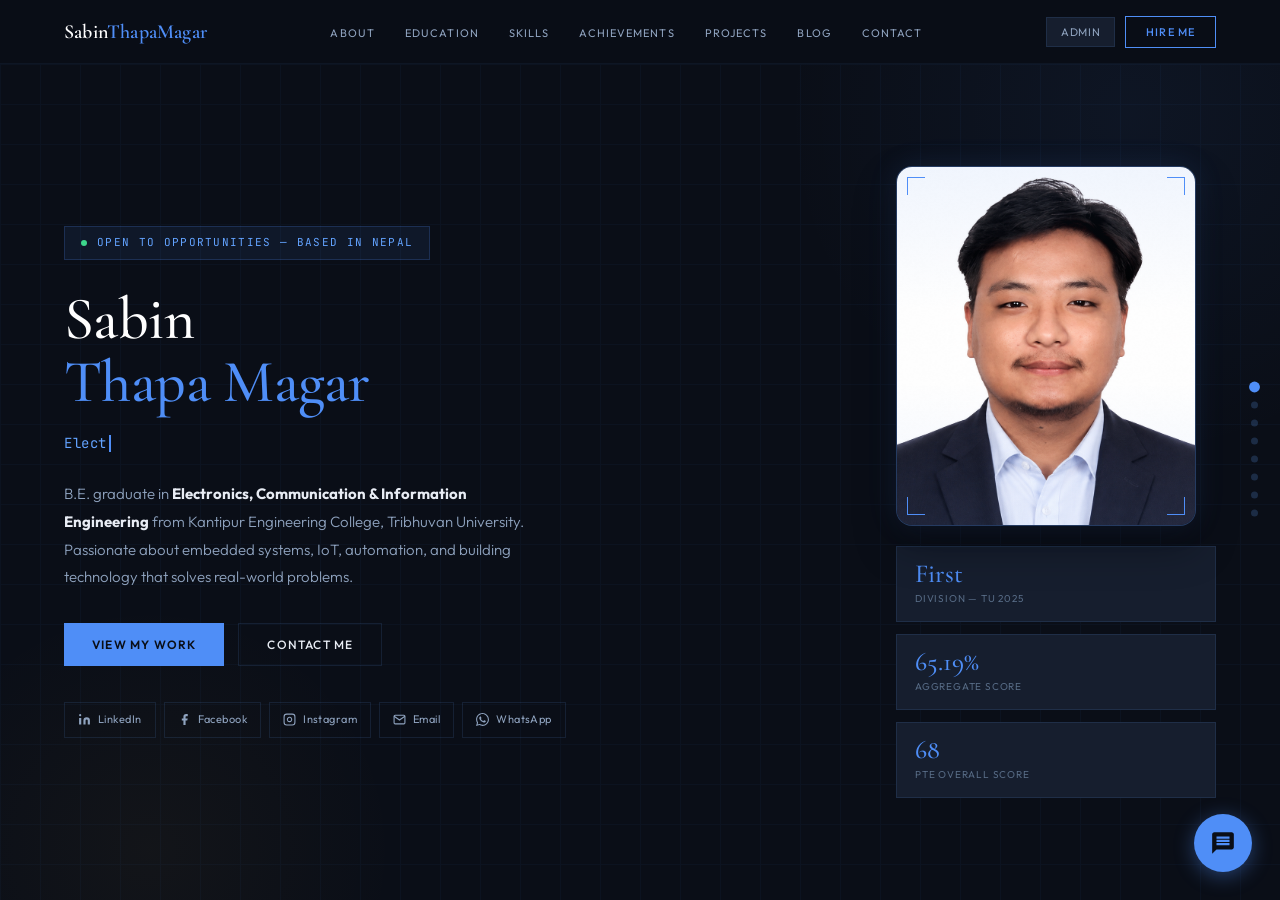
==== commit eb8b7f05: "Add files via upload" ====
--- a/index.html
+++ b/index.html
@@ -1,4 +1,4 @@
-﻿<!DOCTYPE html>
+<!DOCTYPE html>
 <html lang="en">
 <head>
 <meta charset="UTF-8">
@@ -6,172 +6,165 @@
 <title>Sabin Thapa Magar | B.E. Electronics, Communication & Information Engineer</title>
 <link href="https://fonts.googleapis.com/css2?family=Cormorant+Garamond:ital,wght@0,400;0,500;0,600;1,400&family=Outfit:wght@300;400;500;600&family=JetBrains+Mono:wght@400;500&display=swap" rel="stylesheet">
 <style>
-/* â•â•â•â•â•â•â•â•â•â•â•â•â•â•â•â•â•â•â•â•â•â•â•â•â•â•â•â•â•â•â•â•â•â•â•â•â•â•â•â•â•â•â•â•â•â•
-   DESIGN SYSTEM  -  Dark Technical / Engineering
-   â•â•â•â•â•â•â•â•â•â•â•â•â•â•â•â•â•â•â•â•â•â•â•â•â•â•â•â•â•â•â•â•â•â•â•â•â•â•â•â•â•â•â•â•â•â• */
 :root{
-  --bg:#0a0e17;
-  --bg2:#0f1520;
-  --bg3:#141b2a;
-  --surface:#161e2e;
-  --surface2:#1c2535;
-  --border:rgba(99,163,255,.12);
-  --border2:rgba(99,163,255,.06);
-  --accent:#4f8ef7;
-  --accent2:#63a3ff;
-  --gold:#e8b84b;
-  --gold2:#f5cc6b;
-  --green:#3dd68c;
-  --text:#e8ecf4;
-  --text2:#8fa3bf;
-  --text3:#566a84;
-  --white:#ffffff;
-  --mono:'JetBrains Mono',monospace;
-  --serif:'Cormorant Garamond',serif;
-  --sans:'Outfit',sans-serif;
+  --bg:#0a0e17;--bg2:#0f1520;--bg3:#141b2a;
+  --surface:#161e2e;--surface2:#1c2535;
+  --border:rgba(99,163,255,.12);--border2:rgba(99,163,255,.06);
+  --accent:#4f8ef7;--accent2:#63a3ff;
+  --gold:#e8b84b;--gold2:#f5cc6b;--green:#3dd68c;
+  --text:#e8ecf4;--text2:#8fa3bf;--text3:#566a84;--white:#ffffff;
+  --mono:'JetBrains Mono',monospace;--serif:'Cormorant Garamond',serif;--sans:'Outfit',sans-serif;
 }
 *,*::before,*::after{box-sizing:border-box;margin:0;padding:0;}
-html{scroll-behavior:smooth;}
-body{font-family:var(--sans);background:var(--bg);color:var(--text);overflow-x:hidden;line-height:1.6;}
+html,body{height:100%;overflow:hidden;}
+body{font-family:var(--sans);background:var(--bg);color:var(--text);line-height:1.6;}
 ::selection{background:rgba(79,142,247,.3);color:var(--white);}
-
-/* â”€â”€ SCROLLBAR â”€â”€ */
 ::-webkit-scrollbar{width:4px;}
 ::-webkit-scrollbar-track{background:var(--bg);}
 ::-webkit-scrollbar-thumb{background:var(--accent);border-radius:2px;}
 
-/* â•â• NAV â•â• */
+/* ══ PAGE SYSTEM ══ */
+#page-wrap{position:fixed;top:64px;left:0;right:0;bottom:0;overflow:hidden;}
+.page{
+  position:absolute;top:0;left:0;right:0;bottom:0;
+  overflow-y:auto;overflow-x:hidden;-webkit-overflow-scrolling:touch;
+  opacity:0;transform:translateY(16px);
+  transition:opacity .42s cubic-bezier(.4,0,.2,1),transform .42s cubic-bezier(.4,0,.2,1);
+  pointer-events:none;visibility:hidden;
+}
+.page.active{opacity:1;transform:translateY(0);pointer-events:all;visibility:visible;}
+
+/* ══ PAGE DOTS ══ */
+.page-dots{
+  position:fixed;right:22px;top:50%;transform:translateY(-50%);
+  display:flex;flex-direction:column;gap:11px;z-index:900;
+}
+.pd{width:7px;height:7px;border-radius:50%;background:rgba(99,163,255,.2);border:none;
+  cursor:pointer;transition:all .3s;padding:0;}
+.pd.active{background:var(--accent);transform:scale(1.55);}
+.pd:hover{background:var(--accent2);}
+@media(max-width:768px){.page-dots{display:none;}}
+
+/* ══ NAV ══ */
 nav{position:fixed;top:0;left:0;right:0;z-index:1000;height:64px;
   background:rgba(10,14,23,.92);backdrop-filter:blur(20px);
   border-bottom:1px solid var(--border2);
   display:flex;align-items:center;justify-content:space-between;padding:0 64px;}
-.nav-logo{font-family:var(--serif);font-size:20px;font-weight:600;color:var(--white);text-decoration:none;letter-spacing:.01em;}
+.nav-logo{font-family:var(--serif);font-size:20px;font-weight:600;color:var(--white);
+  background:none;border:none;cursor:pointer;letter-spacing:.01em;}
 .nav-logo span{color:var(--accent);}
-.nav-links{display:flex;gap:36px;list-style:none;}
-.nav-links a{font-size:12px;font-weight:400;letter-spacing:.1em;text-transform:uppercase;color:var(--text2);text-decoration:none;transition:color .2s;}
-.nav-links a:hover{color:var(--accent);}
+.nav-links{display:flex;gap:30px;list-style:none;}
+.nav-links button{font-size:11px;font-weight:400;letter-spacing:.1em;text-transform:uppercase;
+  color:var(--text2);background:none;border:none;cursor:pointer;font-family:var(--sans);
+  transition:color .2s;padding:0;}
+.nav-links button:hover,.nav-links button.active{color:var(--accent);}
 .nav-right{display:flex;gap:10px;align-items:center;}
 .nav-cta{font-size:11px;font-weight:500;letter-spacing:.1em;text-transform:uppercase;
-  color:var(--accent);border:1px solid var(--accent);padding:8px 20px;text-decoration:none;transition:all .2s;}
+  color:var(--accent);border:1px solid var(--accent);padding:8px 20px;
+  background:none;cursor:pointer;font-family:var(--sans);transition:all .2s;}
 .nav-cta:hover{background:var(--accent);color:var(--bg);}
 .admin-btn{font-size:11px;padding:7px 14px;background:var(--surface);border:1px solid var(--border);
-  color:var(--text2);cursor:pointer;letter-spacing:.06em;text-transform:uppercase;transition:all .2s;}
+  color:var(--text2);cursor:pointer;letter-spacing:.06em;text-transform:uppercase;
+  transition:all .2s;font-family:var(--sans);}
 .admin-btn:hover{border-color:var(--accent);color:var(--accent);}
 .hamburger{display:none;flex-direction:column;gap:5px;cursor:pointer;background:none;border:none;padding:4px;}
 .hamburger span{display:block;width:22px;height:1.5px;background:var(--text2);}
-
-/* â•â• HERO â•â• */
-#hero{min-height:100vh;background:var(--bg);display:flex;align-items:center;
-  padding:100px 64px 80px;position:relative;overflow:hidden;}
+.mobile-nav{position:fixed;top:64px;left:0;right:0;background:rgba(10,14,23,.98);
+  border-bottom:1px solid var(--border);padding:24px 32px;
+  display:none;flex-direction:column;gap:20px;z-index:999;}
+.mobile-nav.open{display:flex;}
+.mobile-nav button{font-size:13px;color:var(--text2);letter-spacing:.08em;text-transform:uppercase;
+  background:none;border:none;cursor:pointer;font-family:var(--sans);text-align:left;padding:0;transition:color .2s;}
+.mobile-nav button:hover{color:var(--accent);}
+
+/* ══ HERO ══ */
+#page-hero{background:var(--bg);}
+.hero-section{
+  min-height:calc(100vh - 64px);display:flex;align-items:center;
+  padding:60px 64px;position:relative;overflow:hidden;
+}
 .hero-circuit{position:absolute;inset:0;opacity:.04;
-  background-image:
-    linear-gradient(var(--accent) 1px,transparent 1px),
-    linear-gradient(90deg,var(--accent) 1px,transparent 1px);
+  background-image:linear-gradient(var(--accent) 1px,transparent 1px),linear-gradient(90deg,var(--accent) 1px,transparent 1px);
   background-size:40px 40px;}
 .hero-glow-1{position:absolute;top:-300px;right:-200px;width:700px;height:700px;
   background:radial-gradient(circle,rgba(79,142,247,.06) 0%,transparent 70%);pointer-events:none;}
 .hero-glow-2{position:absolute;bottom:-200px;left:-100px;width:500px;height:500px;
   background:radial-gradient(circle,rgba(232,184,75,.04) 0%,transparent 70%);pointer-events:none;}
-.hero-inner{position:relative;z-index:2;display:grid;grid-template-columns:1fr 320px;gap:80px;align-items:center;max-width:1200px;width:100%;}
+.hero-inner{position:relative;z-index:2;display:grid;grid-template-columns:1fr 320px;gap:80px;
+  align-items:center;max-width:1200px;width:100%;margin:0 auto;}
 .hero-tag{display:inline-flex;align-items:center;gap:10px;background:rgba(79,142,247,.08);
-  border:1px solid rgba(79,142,247,.2);padding:7px 16px;margin-bottom:32px;}
+  border:1px solid rgba(79,142,247,.2);padding:7px 16px;margin-bottom:28px;}
 .hero-tag-dot{width:6px;height:6px;background:var(--green);border-radius:50%;animation:pulse 2s infinite;}
 @keyframes pulse{0%,100%{opacity:1;transform:scale(1);}50%{opacity:.5;transform:scale(1.3);}}
 .hero-tag span{font-family:var(--mono);font-size:11px;color:var(--accent2);letter-spacing:.12em;text-transform:uppercase;}
-h1{font-family:var(--serif);font-size:62px;font-weight:500;line-height:1.05;color:var(--white);margin-bottom:24px;letter-spacing:-.01em;}
+h1{font-family:var(--serif);font-size:60px;font-weight:500;line-height:1.05;color:var(--white);
+  margin-bottom:14px;letter-spacing:-.01em;}
 h1 .name-accent{color:var(--accent);}
 h1 .name-block{display:block;}
-.hero-desc{font-size:16px;font-weight:300;line-height:1.85;color:var(--text2);max-width:480px;margin-bottom:40px;}
-.hero-btns{display:flex;gap:14px;flex-wrap:wrap;margin-bottom:48px;}
+
+/* Typing animation */
+.hero-typed-wrap{display:flex;align-items:center;gap:0;margin-bottom:22px;min-height:30px;}
+.hero-typed-text{font-family:var(--mono);font-size:14px;color:var(--accent2);letter-spacing:.04em;}
+.typed-cursor{display:inline-block;width:2px;height:17px;background:var(--accent);
+  margin-left:2px;animation:blink .7s step-end infinite;vertical-align:middle;}
+@keyframes blink{0%,100%{opacity:1;}50%{opacity:0;}}
+
+.hero-desc{font-size:15px;font-weight:300;line-height:1.85;color:var(--text2);max-width:480px;margin-bottom:32px;}
+.hero-btns{display:flex;gap:14px;flex-wrap:wrap;margin-bottom:36px;}
 .btn-primary{background:var(--accent);color:var(--bg);font-family:var(--sans);font-size:12px;
-  font-weight:600;letter-spacing:.1em;text-transform:uppercase;padding:13px 28px;text-decoration:none;
-  transition:all .2s;display:inline-block;border:none;cursor:pointer;}
+  font-weight:600;letter-spacing:.1em;text-transform:uppercase;padding:13px 28px;
+  border:none;cursor:pointer;transition:all .2s;text-decoration:none;display:inline-flex;align-items:center;}
 .btn-primary:hover{background:var(--accent2);transform:translateY(-2px);}
 .btn-outline{border:1px solid var(--border);color:var(--text);font-family:var(--sans);font-size:12px;
-  font-weight:500;letter-spacing:.1em;text-transform:uppercase;padding:13px 28px;text-decoration:none;
-  transition:all .2s;display:inline-block;}
+  font-weight:500;letter-spacing:.1em;text-transform:uppercase;padding:13px 28px;
+  background:none;cursor:pointer;transition:all .2s;text-decoration:none;display:inline-flex;align-items:center;}
 .btn-outline:hover{border-color:var(--accent);color:var(--accent);}
-.hero-socials{display:flex;gap:10px;}
-.social-pill{display:flex;align-items:center;gap:8px;padding:8px 16px;border:1px solid var(--border);
-  color:var(--text2);text-decoration:none;font-size:12px;font-weight:400;transition:all .2s;}
-.social-pill svg{width:14px;height:14px;}
-.social-pill:hover{border-color:var(--accent);color:var(--accent);}
+
+/* Social Pills (Hero) */
+.hero-socials{display:flex;gap:8px;flex-wrap:wrap;}
+.social-pill{display:flex;align-items:center;gap:7px;padding:8px 13px;
+  border:1px solid var(--border);color:var(--text2);text-decoration:none;
+  font-size:11px;letter-spacing:.04em;transition:all .2s;}
+.social-pill svg{width:13px;height:13px;flex-shrink:0;}
+.social-pill:hover{transform:translateY(-2px);}
+.sp-linkedin:hover{border-color:#0a66c2;color:#0a66c2;}
+.sp-facebook:hover{border-color:#1877f2;color:#1877f2;}
+.sp-instagram:hover{border-color:#e1306c;color:#e1306c;}
+.sp-email:hover{border-color:var(--gold);color:var(--gold);}
+.sp-whatsapp:hover{border-color:#25d366;color:#25d366;}
+
+/* Hero Right */
 .hero-right{display:flex;flex-direction:column;gap:20px;}
-/*.hero-photo-frame{width:280px;height:320px;border:1px solid var(--border);
-  background:var(--surface);position:relative;overflow:hidden;flex-shrink:0;}
-.hero-photo-frame img{width:100%;height:100%;object-fit:cover;}*/
-.hero-photo-frame{
-    width:320px;
-    height:380px;
-    border:1px solid rgba(79,142,247,.25);
-    background:var(--surface);
-    position:relative;
-    overflow:hidden;
-    flex-shrink:0;
-    border-radius:16px;
-    box-shadow:
-        0 0 30px rgba(79,142,247,.12),
-        0 20px 40px rgba(0,0,0,.35);
-    transition:all .3s ease;
-}
-
-.hero-photo-frame:hover{
-    transform:translateY(-5px);
-    box-shadow:
-        0 0 40px rgba(79,142,247,.2),
-        0 25px 50px rgba(0,0,0,.45);
-}
-
-.hero-photo-frame img{
-    width:100%;
-    height:100%;
-    object-fit:cover;
-    object-position:center top;
-    transition:transform .4s ease;
-}
-
-.hero-photo-frame:hover img{
-    transform:scale(1.03);
-}
-.photo-glow{
-    position:absolute;
-    inset:0;
-    pointer-events:none;
-    background:
-    linear-gradient(
-        180deg,
-        rgba(79,142,247,.08),
-        transparent 40%,
-        transparent 60%,
-        rgba(79,142,247,.08)
-    );
-}
-.hero-photo-placeholder{width:100%;height:100%;display:flex;flex-direction:column;align-items:center;
-  justify-content:center;gap:12px;}
-.initials{font-family:var(--serif);font-size:80px;font-weight:500;color:rgba(79,142,247,.2);line-height:1;}
-.photo-hint{font-family:var(--mono);font-size:10px;color:var(--text3);letter-spacing:.12em;text-transform:uppercase;}
+.hero-photo-frame{width:300px;height:360px;border:1px solid rgba(79,142,247,.25);
+  background:var(--surface);position:relative;overflow:hidden;flex-shrink:0;
+  border-radius:16px;box-shadow:0 0 30px rgba(79,142,247,.12),0 20px 40px rgba(0,0,0,.35);
+  transition:all .3s ease;}
+.hero-photo-frame:hover{transform:translateY(-5px);box-shadow:0 0 40px rgba(79,142,247,.2),0 25px 50px rgba(0,0,0,.45);}
+.hero-photo-frame img{width:100%;height:100%;object-fit:cover;object-position:center top;transition:transform .4s ease;}
+.hero-photo-frame:hover img{transform:scale(1.03);}
+.photo-glow{position:absolute;inset:0;pointer-events:none;
+  background:linear-gradient(180deg,rgba(79,142,247,.08),transparent 40%,transparent 60%,rgba(79,142,247,.08));}
 .frame-corner{position:absolute;width:18px;height:18px;border-color:var(--accent);border-style:solid;}
 .frame-corner.tl{top:10px;left:10px;border-width:1px 0 0 1px;}
 .frame-corner.tr{top:10px;right:10px;border-width:1px 1px 0 0;}
 .frame-corner.bl{bottom:10px;left:10px;border-width:0 0 1px 1px;}
 .frame-corner.br{bottom:10px;right:10px;border-width:0 1px 1px 0;}
 .hero-stats-col{display:flex;flex-direction:column;gap:12px;}
-.stat-box{background:var(--surface);border:1px solid var(--border);padding:16px 20px;display:flex;flex-direction:column;gap:4px;}
-.stat-box .num{font-family:var(--serif);font-size:28px;color:var(--accent);font-weight:500;line-height:1;}
-.stat-box .lbl{font-size:11px;color:var(--text3);letter-spacing:.08em;text-transform:uppercase;}
-
-/* â•â• SECTIONS BASE â•â• */
-section{padding:96px 0;}
-.container{max-width:1200px;margin:0 auto;padding:0 64px;}
+.stat-box{background:var(--surface);border:1px solid var(--border);padding:14px 18px;display:flex;flex-direction:column;gap:4px;}
+.stat-box .num{font-family:var(--serif);font-size:26px;color:var(--accent);font-weight:500;line-height:1;}
+.stat-box .lbl{font-size:10px;color:var(--text3);letter-spacing:.08em;text-transform:uppercase;}
+
+/* ══ SECTION COMMONS ══ */
+.pc{padding:56px 64px 80px;max-width:1200px;margin:0 auto;}
 .section-kicker{display:flex;align-items:center;gap:12px;margin-bottom:14px;}
 .section-kicker-line{width:28px;height:1px;background:var(--accent);}
 .section-kicker span{font-family:var(--mono);font-size:11px;color:var(--accent);letter-spacing:.14em;text-transform:uppercase;}
 h2{font-family:var(--serif);font-size:44px;font-weight:500;color:var(--white);line-height:1.1;letter-spacing:-.01em;}
 .section-desc{font-size:15px;color:var(--text2);line-height:1.8;max-width:520px;margin-top:12px;}
 
-/* â•â• ABOUT â•â• */
-#about{background:var(--bg2);}
-.about-grid{display:grid;grid-template-columns:1.2fr 1fr;gap:80px;align-items:start;margin-top:56px;}
+/* ══ ABOUT ══ */
+#page-about{background:var(--bg2);}
+.about-grid{display:grid;grid-template-columns:1.2fr 1fr;gap:80px;align-items:start;margin-top:48px;}
 .about-text p{font-size:15px;line-height:1.9;color:var(--text2);margin-bottom:18px;}
 .about-text p strong{color:var(--text);font-weight:500;}
 .about-highlights{margin-top:32px;display:flex;flex-direction:column;gap:16px;}
@@ -182,24 +175,53 @@
 .ah-sub{font-size:12px;color:var(--text3);margin-top:2px;line-height:1.5;}
 .about-sidebar{display:flex;flex-direction:column;gap:20px;}
 .info-card{background:var(--surface);border:1px solid var(--border);padding:28px;}
-.info-card-label{font-family:var(--mono);font-size:10px;color:var(--accent);letter-spacing:.14em;text-transform:uppercase;margin-bottom:20px;padding-bottom:12px;border-bottom:1px solid var(--border2);}
+.info-card-label{font-family:var(--mono);font-size:10px;color:var(--accent);letter-spacing:.14em;text-transform:uppercase;
+  margin-bottom:20px;padding-bottom:12px;border-bottom:1px solid var(--border2);}
 .edu-item{margin-bottom:20px;padding-bottom:20px;border-bottom:1px solid var(--border2);}
 .edu-item:last-child{margin-bottom:0;padding-bottom:0;border-bottom:none;}
 .edu-degree{font-family:var(--serif);font-size:16px;color:var(--white);margin-bottom:4px;}
 .edu-school{font-size:12px;color:var(--accent);margin-bottom:3px;}
 .edu-year{font-family:var(--mono);font-size:11px;color:var(--text3);}
 .edu-note{font-size:12px;color:var(--text2);margin-top:6px;line-height:1.6;}
-.score-row{display:flex;justify-content:space-between;align-items:center;margin-bottom:10px;}
-.score-label{font-size:12px;color:var(--text2);}
-.score-val{font-family:var(--mono);font-size:13px;color:var(--gold);}
-.score-bar-wrap{width:100%;height:3px;background:var(--border2);margin-top:4px;margin-bottom:12px;}
-.score-bar{height:3px;background:linear-gradient(90deg,var(--accent),var(--gold));}
-
-/* â•â• SKILLS â•â• */
-#skills{background:var(--bg);}
-.skills-grid{display:grid;grid-template-columns:repeat(3,1fr);gap:20px;margin-top:56px;}
+
+/* Social Links Card */
+.social-card-list{display:flex;flex-direction:column;gap:8px;}
+.scl-btn{display:flex;align-items:center;gap:10px;padding:10px 13px;
+  border:1px solid var(--border);color:var(--text2);text-decoration:none;
+  font-size:12px;transition:all .2s;background:rgba(255,255,255,.02);}
+.scl-btn svg{width:15px;height:15px;flex-shrink:0;}
+.scl-btn:hover{transform:translateX(3px);}
+.scl-btn.scl-li:hover{border-color:#0a66c2;color:#0a66c2;background:rgba(10,102,194,.05);}
+.scl-btn.scl-fb:hover{border-color:#1877f2;color:#1877f2;background:rgba(24,119,242,.05);}
+.scl-btn.scl-ig:hover{border-color:#e1306c;color:#e1306c;background:rgba(225,48,108,.05);}
+.scl-btn.scl-em:hover{border-color:var(--gold);color:var(--gold);background:rgba(232,184,75,.05);}
+.scl-btn.scl-wa:hover{border-color:#25d366;color:#25d366;background:rgba(37,211,102,.05);}
+
+/* ══ EDUCATION ══ */
+#page-education{background:var(--bg);}
+.edu-timeline{margin-top:48px;display:flex;flex-direction:column;gap:0;}
+.edu-tl-item{display:grid;grid-template-columns:140px 1fr;gap:32px;position:relative;padding-bottom:40px;}
+.edu-tl-item:last-child{padding-bottom:0;}
+.edu-tl-item::before{content:'';position:absolute;left:139px;top:14px;bottom:0;width:1px;background:var(--border2);}
+.edu-tl-item:last-child::before{display:none;}
+.edu-tl-year{font-family:var(--mono);font-size:11px;color:var(--text3);text-align:right;padding-top:12px;letter-spacing:.08em;}
+.edu-tl-dot{position:absolute;left:132px;top:12px;width:15px;height:15px;border:2px solid var(--accent);background:var(--bg);border-radius:50%;}
+.edu-tl-body{background:var(--surface);border:1px solid var(--border);padding:24px 28px;transition:border-color .25s;}
+.edu-tl-body:hover{border-color:rgba(79,142,247,.3);}
+.edu-tl-degree{font-family:var(--serif);font-size:18px;color:var(--white);margin-bottom:4px;}
+.edu-tl-school a{color:var(--accent);text-decoration:none;display:inline-flex;align-items:center;gap:5px;font-size:13px;transition:color .2s;}
+.edu-tl-school a:hover{color:var(--accent2);}
+.edu-tl-meta{font-family:var(--mono);font-size:11px;color:var(--text3);margin-bottom:10px;}
+.edu-tl-tags{display:flex;flex-wrap:wrap;gap:6px;}
+.edu-tl-badge{font-family:var(--mono);font-size:10px;background:rgba(79,142,247,.08);border:1px solid rgba(79,142,247,.15);color:var(--accent2);padding:3px 8px;}
+.edu-tl-note{font-size:12px;color:var(--text2);line-height:1.7;margin-top:10px;}
+
+/* ══ SKILLS ══ */
+#page-skills{background:var(--bg);}
+.skills-grid{display:grid;grid-template-columns:repeat(3,1fr);gap:20px;margin-top:48px;}
 .skill-card{background:var(--surface);border:1px solid var(--border);padding:28px;transition:all .25s;position:relative;overflow:hidden;}
-.skill-card::before{content:'';position:absolute;top:0;left:0;right:0;height:2px;background:linear-gradient(90deg,var(--accent),transparent);opacity:0;transition:opacity .25s;}
+.skill-card::before{content:'';position:absolute;top:0;left:0;right:0;height:2px;
+  background:linear-gradient(90deg,var(--accent),transparent);opacity:0;transition:opacity .25s;}
 .skill-card:hover{border-color:rgba(79,142,247,.3);transform:translateY(-3px);}
 .skill-card:hover::before{opacity:1;}
 .skill-icon{font-size:26px;margin-bottom:14px;}
@@ -209,24 +231,29 @@
 .tag{font-family:var(--mono);font-size:10px;color:var(--accent2);background:rgba(79,142,247,.08);
   border:1px solid rgba(79,142,247,.15);padding:3px 8px;letter-spacing:.05em;}
 
-/* â•â• ACHIEVEMENTS â•â• */
-#achievements{background:var(--bg2);}
-.ach-grid{display:grid;grid-template-columns:repeat(2,1fr);gap:20px;margin-top:56px;}
-.ach-card{background:var(--surface);border:1px solid var(--border);padding:28px;display:flex;gap:20px;align-items:flex-start;transition:border-color .2s;}
+/* ══ ACHIEVEMENTS ══ */
+#page-achievements{background:var(--bg2);}
+.ach-grid{display:grid;grid-template-columns:repeat(2,1fr);gap:20px;margin-top:48px;}
+.ach-card{background:var(--surface);border:1px solid var(--border);padding:28px;
+  display:flex;gap:20px;align-items:flex-start;transition:border-color .2s;}
 .ach-card:hover{border-color:rgba(79,142,247,.25);}
-.ach-badge{width:48px;height:48px;flex-shrink:0;display:flex;align-items:center;justify-content:center;font-size:22px;background:rgba(79,142,247,.08);border:1px solid rgba(79,142,247,.15);}
+.ach-badge{width:48px;height:48px;flex-shrink:0;display:flex;align-items:center;justify-content:center;
+  font-size:22px;background:rgba(79,142,247,.08);border:1px solid rgba(79,142,247,.15);}
 .ach-year{font-family:var(--mono);font-size:10px;color:var(--gold);letter-spacing:.1em;margin-bottom:6px;}
 .ach-title{font-size:14px;font-weight:600;color:var(--white);margin-bottom:4px;}
 .ach-org{font-size:12px;color:var(--text2);line-height:1.5;}
 
-/* â•â• PROJECTS â•â• */
-#projects{background:var(--bg);}
-.projects-grid{display:grid;grid-template-columns:repeat(2,1fr);gap:24px;margin-top:56px;}
-.project-card{background:var(--surface);border:1px solid var(--border);padding:32px;position:relative;transition:all .25s;overflow:hidden;}
-.project-card::after{content:'';position:absolute;inset:0;border:1px solid var(--accent);opacity:0;transition:opacity .25s;pointer-events:none;}
+/* ══ PROJECTS ══ */
+#page-projects{background:var(--bg);}
+.projects-grid{display:grid;grid-template-columns:repeat(2,1fr);gap:24px;margin-top:48px;}
+.project-card{background:var(--surface);border:1px solid var(--border);padding:32px;
+  position:relative;transition:all .25s;overflow:hidden;}
+.project-card::after{content:'';position:absolute;inset:0;border:1px solid var(--accent);
+  opacity:0;transition:opacity .25s;pointer-events:none;}
 .project-card:hover{transform:translateY(-4px);}
 .project-card:hover::after{opacity:.3;}
-.project-num{font-family:var(--mono);font-size:36px;color:var(--border);font-weight:500;position:absolute;top:24px;right:28px;line-height:1;}
+.project-num{font-family:var(--mono);font-size:36px;color:var(--border);font-weight:500;
+  position:absolute;top:24px;right:28px;line-height:1;}
 .project-kicker{font-family:var(--mono);font-size:10px;color:var(--accent);letter-spacing:.12em;text-transform:uppercase;margin-bottom:14px;}
 .project-title{font-family:var(--serif);font-size:22px;color:var(--white);margin-bottom:12px;line-height:1.2;}
 .project-desc{font-size:13px;color:var(--text2);line-height:1.8;margin-bottom:20px;}
@@ -238,44 +265,22 @@
 .project-status.planned{color:var(--text3);}
 .project-status::before{content:'';width:6px;height:6px;border-radius:50%;background:currentColor;flex-shrink:0;}
 
-/* â•â• TRANSCRIPT â•â• */
-#transcript{background:var(--bg2);}
-.transcript-wrap{margin-top:56px;}
-.year-block{margin-bottom:40px;}
-.year-header{display:flex;align-items:center;gap:16px;margin-bottom:20px;}
-.year-label{font-family:var(--mono);font-size:12px;color:var(--accent);letter-spacing:.1em;text-transform:uppercase;}
-.year-line{flex:1;height:1px;background:var(--border2);}
-.year-total{font-family:var(--mono);font-size:12px;color:var(--text3);}
-.subjects-grid{display:grid;grid-template-columns:repeat(4,1fr);gap:10px;}
-.subject-item{background:var(--surface);border:1px solid var(--border2);padding:14px 16px;}
-.sub-name{font-size:11px;color:var(--text2);margin-bottom:6px;line-height:1.4;}
-.sub-score{font-family:var(--mono);font-size:13px;color:var(--text);}
-.sub-score .total{color:var(--accent);}
-.transcript-summary{background:var(--surface);border:1px solid var(--border);padding:28px;margin-top:28px;display:grid;grid-template-columns:repeat(4,1fr);gap:20px;}
-.ts-item{}
-.ts-val{font-family:var(--serif);font-size:28px;color:var(--accent);font-weight:500;}
-.ts-lbl{font-size:11px;color:var(--text3);letter-spacing:.08em;text-transform:uppercase;margin-top:4px;}
-
-/* â•â• PTE â•â• */
-#pte{background:var(--bg);}
-.pte-wrap{display:grid;grid-template-columns:1fr 1fr;gap:48px;align-items:start;margin-top:56px;}
-.pte-scores{display:flex;flex-direction:column;gap:16px;}
-.pte-score-row{display:flex;align-items:center;gap:16px;}
-.pte-skill{font-size:13px;color:var(--text2);width:100px;flex-shrink:0;}
-.pte-bar-wrap{flex:1;height:6px;background:var(--border2);border-radius:3px;overflow:hidden;}
-.pte-bar{height:100%;border-radius:3px;background:linear-gradient(90deg,var(--accent),var(--gold2));}
-.pte-score-num{font-family:var(--mono);font-size:13px;color:var(--gold);width:32px;text-align:right;flex-shrink:0;}
-.pte-summary-card{background:var(--surface);border:1px solid var(--border);padding:32px;}
-.pte-overall{font-family:var(--serif);font-size:72px;color:var(--accent);font-weight:500;line-height:1;margin-bottom:8px;}
-.pte-overall-label{font-size:12px;color:var(--text3);letter-spacing:.1em;text-transform:uppercase;margin-bottom:24px;}
-.pte-meta{font-size:13px;color:var(--text2);line-height:2;}
-.pte-meta strong{color:var(--text);font-weight:500;}
-
-/* â•â• CONTACT â•â• */
-#contact{background:var(--bg2);}
-.contact-grid{display:grid;grid-template-columns:1fr 1.3fr;gap:64px;align-items:start;margin-top:56px;}
-.contact-item{display:flex;gap:16px;align-items:flex-start;margin-bottom:24px;}
-.contact-icon{width:38px;height:38px;border:1px solid var(--border);display:flex;align-items:center;justify-content:center;font-size:16px;flex-shrink:0;color:var(--accent);}
+/* ══ BLOG ══ */
+#page-blog{background:var(--bg);}
+.blog-grid{display:grid;grid-template-columns:repeat(3,1fr);gap:20px;margin-top:48px;}
+.blog-card{background:var(--surface);border:1px solid var(--border);padding:24px;transition:border-color .2s;}
+.blog-card:hover{border-color:rgba(79,142,247,.3);}
+.blog-card-cat{font-family:var(--mono);font-size:10px;color:var(--accent);letter-spacing:.1em;text-transform:uppercase;margin-bottom:10px;}
+.blog-card-title{font-family:var(--serif);font-size:18px;color:var(--white);line-height:1.25;margin-bottom:10px;}
+.blog-card-excerpt{font-size:12px;color:var(--text2);line-height:1.7;margin-bottom:16px;}
+.blog-card-meta{font-size:11px;color:var(--text3);}
+
+/* ══ CONTACT ══ */
+#page-contact{background:var(--bg2);}
+.contact-grid{display:grid;grid-template-columns:1fr 1.3fr;gap:64px;align-items:start;margin-top:48px;}
+.contact-item{display:flex;gap:16px;align-items:flex-start;margin-bottom:20px;}
+.contact-icon{width:38px;height:38px;border:1px solid var(--border);display:flex;align-items:center;
+  justify-content:center;font-size:16px;flex-shrink:0;color:var(--accent);}
 .contact-label{font-size:10px;color:var(--text3);letter-spacing:.1em;text-transform:uppercase;margin-bottom:3px;}
 .contact-val{font-size:14px;color:var(--text);}
 .contact-val a{color:inherit;text-decoration:none;transition:color .2s;}
@@ -283,31 +288,56 @@
 .contact-form{background:var(--surface);border:1px solid var(--border);padding:36px;}
 .form-row{display:grid;grid-template-columns:1fr 1fr;gap:14px;margin-bottom:14px;}
 .form-group label{display:block;font-size:10px;color:var(--text3);letter-spacing:.1em;text-transform:uppercase;margin-bottom:7px;}
-.form-group input,.form-group textarea,.form-group select{
-  width:100%;background:rgba(255,255,255,.03);border:1px solid var(--border);padding:11px 14px;
-  font-family:var(--sans);font-size:13px;color:var(--text);outline:none;transition:border-color .2s;resize:vertical;}
+.form-group input,.form-group textarea{width:100%;background:rgba(255,255,255,.03);border:1px solid var(--border);
+  padding:11px 14px;font-family:var(--sans);font-size:13px;color:var(--text);outline:none;transition:border-color .2s;resize:vertical;}
 .form-group input:focus,.form-group textarea:focus{border-color:var(--accent);}
 .form-group input::placeholder,.form-group textarea::placeholder{color:var(--text3);}
 .form-group textarea{min-height:110px;}
 .form-submit{margin-top:16px;}
 
-/* â•â• ADMIN OVERLAY â•â• */
-.overlay{position:fixed;inset:0;background:rgba(0,0,0,.8);backdrop-filter:blur(6px);z-index:2000;display:none;align-items:flex-start;justify-content:center;padding:60px 20px;overflow-y:auto;}
+/* Contact - Social Channels */
+.contact-socials{margin-top:32px;}
+.contact-socials-label{font-family:var(--mono);font-size:10px;color:var(--accent);letter-spacing:.14em;
+  text-transform:uppercase;margin-bottom:14px;padding-bottom:10px;border-bottom:1px solid var(--border2);}
+.contact-social-list{display:flex;flex-direction:column;gap:8px;}
+.csb{display:flex;align-items:center;gap:12px;padding:12px 16px;
+  border:1px solid var(--border);color:var(--text2);text-decoration:none;
+  font-size:13px;transition:all .2s;background:rgba(255,255,255,.02);}
+.csb svg{width:18px;height:18px;flex-shrink:0;}
+.csb .csb-name{flex:1;font-weight:500;}
+.csb .csb-handle{font-family:var(--mono);font-size:11px;color:var(--text3);}
+.csb:hover{transform:translateX(4px);}
+.csb.csb-li:hover{border-color:#0a66c2;color:#0a66c2;background:rgba(10,102,194,.06);}
+.csb.csb-fb:hover{border-color:#1877f2;color:#1877f2;background:rgba(24,119,242,.06);}
+.csb.csb-ig:hover{border-color:#e1306c;color:#e1306c;background:rgba(225,48,108,.06);}
+.csb.csb-em:hover{border-color:var(--gold);color:var(--gold);background:rgba(232,184,75,.06);}
+.csb.csb-wa:hover{border-color:#25d366;color:#25d366;background:rgba(37,211,102,.06);}
+
+/* Page Footer */
+.page-footer{border-top:1px solid var(--border2);padding:22px 64px;
+  display:flex;align-items:center;justify-content:space-between;margin-top:56px;}
+.footer-logo{font-family:var(--serif);font-size:17px;color:var(--white);}
+.footer-logo span{color:var(--accent);}
+.footer-copy{font-family:var(--mono);font-size:11px;color:var(--text3);}
+
+/* ══ ADMIN OVERLAY ══ */
+.overlay{position:fixed;inset:0;background:rgba(0,0,0,.8);backdrop-filter:blur(6px);
+  z-index:2000;display:none;align-items:flex-start;justify-content:center;
+  padding:60px 20px;overflow-y:auto;}
 .overlay.active{display:flex;}
-.admin-panel{background:var(--bg2);border:1px solid var(--border);width:100%;max-width:820px;min-height:200px;}
-.admin-header{display:flex;align-items:center;justify-content:space-between;padding:20px 28px;border-bottom:1px solid var(--border2);}
+.admin-panel{background:var(--bg2);border:1px solid var(--border);width:100%;max-width:820px;}
+.admin-header{display:flex;align-items:center;justify-content:space-between;
+  padding:20px 28px;border-bottom:1px solid var(--border2);}
 .admin-title{font-family:var(--mono);font-size:13px;color:var(--accent);letter-spacing:.1em;}
 .admin-close{background:none;border:none;color:var(--text2);font-size:20px;cursor:pointer;line-height:1;}
 .admin-tabs{display:flex;border-bottom:1px solid var(--border2);}
-.atab{padding:12px 20px;font-size:12px;letter-spacing:.06em;text-transform:uppercase;cursor:pointer;border:none;
-  background:none;color:var(--text3);transition:all .2s;border-bottom:2px solid transparent;}
+.atab{padding:12px 20px;font-size:12px;letter-spacing:.06em;text-transform:uppercase;cursor:pointer;
+  border:none;background:none;color:var(--text3);transition:all .2s;
+  border-bottom:2px solid transparent;font-family:var(--sans);}
 .atab.active{color:var(--accent);border-bottom-color:var(--accent);}
 .admin-body{padding:28px;}
 .tab-pane{display:none;}
 .tab-pane.active{display:block;}
-#login-pane{padding:40px 28px;display:flex;flex-direction:column;gap:16px;align-items:center;}
-#login-pane input{width:100%;max-width:300px;background:var(--surface);border:1px solid var(--border);
-  padding:11px 14px;font-family:var(--sans);font-size:13px;color:var(--text);outline:none;}
 .analytics-grid{display:grid;grid-template-columns:repeat(4,1fr);gap:14px;margin-bottom:28px;}
 .an-card{background:var(--surface);border:1px solid var(--border);padding:18px;}
 .an-num{font-family:var(--serif);font-size:30px;color:var(--accent);font-weight:500;}
@@ -322,84 +352,51 @@
 .msg-body{font-size:13px;color:var(--text2);line-height:1.6;}
 .msg-actions{display:flex;gap:8px;margin-top:12px;}
 .msg-actions button{font-size:11px;padding:5px 12px;cursor:pointer;border:1px solid var(--border);
-  background:none;color:var(--text2);letter-spacing:.05em;transition:all .2s;}
-.msg-actions button:hover{border-color:var(--accent);color:var(--accent);}
-.msg-actions .del-btn:hover{border-color:#ef4444;color:#ef4444;}
+  background:none;color:var(--text2);transition:all .2s;font-family:var(--sans);}
+.msg-actions button:hover{border-color:#ef4444;color:#ef4444;}
 .blog-form{display:flex;flex-direction:column;gap:12px;margin-bottom:28px;}
-.blog-form input,.blog-form textarea,.blog-form select{
-  background:var(--surface);border:1px solid var(--border);padding:10px 14px;
-  font-family:var(--sans);font-size:13px;color:var(--text);outline:none;}
+.blog-form input,.blog-form textarea{background:var(--surface);border:1px solid var(--border);
+  padding:10px 14px;font-family:var(--sans);font-size:13px;color:var(--text);outline:none;}
 .blog-form textarea{min-height:100px;resize:vertical;}
 .blog-posts-list{display:flex;flex-direction:column;gap:10px;}
-.blog-post-item{background:var(--surface);border:1px solid var(--border);padding:16px;display:flex;justify-content:space-between;align-items:start;gap:16px;}
+.blog-post-item{background:var(--surface);border:1px solid var(--border);padding:16px;
+  display:flex;justify-content:space-between;align-items:start;gap:16px;}
 .bpi-title{font-size:13px;font-weight:500;color:var(--text);}
 .bpi-meta{font-size:11px;color:var(--text3);margin-top:3px;}
-.btn-sm{font-size:11px;padding:6px 14px;cursor:pointer;border:none;background:var(--accent);color:var(--bg);font-weight:500;letter-spacing:.05em;transition:all .2s;}
+.btn-sm{font-size:11px;padding:6px 14px;cursor:pointer;border:none;background:var(--accent);
+  color:var(--bg);font-weight:500;letter-spacing:.05em;transition:all .2s;font-family:var(--sans);}
 .btn-sm:hover{background:var(--accent2);}
-.btn-sm.red{background:rgba(239,68,68,.15);color:#ef4444;}
+.btn-sm.red{background:rgba(239,68,68,.15);color:#ef4444;border:1px solid rgba(239,68,68,.3);}
 .btn-sm.red:hover{background:rgba(239,68,68,.25);}
 .settings-form{display:flex;flex-direction:column;gap:14px;}
 .settings-form label{font-size:11px;color:var(--text3);letter-spacing:.1em;text-transform:uppercase;display:block;margin-bottom:5px;}
 .settings-form input{background:var(--surface);border:1px solid var(--border);padding:10px 14px;
   font-family:var(--sans);font-size:13px;color:var(--text);outline:none;width:100%;}
 
-/* â•â• BLOG â•â• */
-#blog{background:var(--bg);}
-.blog-grid{display:grid;grid-template-columns:repeat(3,1fr);gap:20px;margin-top:56px;}
-.blog-card{background:var(--surface);border:1px solid var(--border);padding:24px;transition:border-color .2s;}
-.blog-card:hover{border-color:rgba(79,142,247,.3);}
-.blog-card-cat{font-family:var(--mono);font-size:10px;color:var(--accent);letter-spacing:.1em;text-transform:uppercase;margin-bottom:10px;}
-.blog-card-title{font-family:var(--serif);font-size:18px;color:var(--white);line-height:1.25;margin-bottom:10px;}
-.blog-card-excerpt{font-size:12px;color:var(--text2);line-height:1.7;margin-bottom:16px;}
-.blog-card-meta{font-size:11px;color:var(--text3);}
-#blog-cards-container{display:contents;}
-
-/* â•â• FOOTER â•â• */
-footer{background:var(--bg);border-top:1px solid var(--border2);padding:32px 64px;
-  display:flex;align-items:center;justify-content:space-between;}
-.footer-logo{font-family:var(--serif);font-size:18px;color:var(--white);}
-.footer-logo span{color:var(--accent);}
-.footer-links{display:flex;gap:24px;}
-.footer-links a{font-size:11px;color:var(--text3);text-decoration:none;transition:color .2s;letter-spacing:.05em;}
-.footer-links a:hover{color:var(--accent);}
-.footer-copy{font-family:var(--mono);font-size:11px;color:var(--text3);}
-
-/* â•â• TOAST â•â• */
-.toast{position:fixed;bottom:28px;right:28px;background:var(--surface);border:1px solid var(--green);
-  color:var(--green);padding:12px 20px;font-size:13px;z-index:3000;opacity:0;
-  transition:opacity .3s;pointer-events:none;}
+/* ══ TOAST ══ */
+.toast{position:fixed;bottom:28px;left:50%;transform:translateX(-50%);
+  background:var(--surface);border:1px solid var(--green);color:var(--green);
+  padding:12px 24px;font-size:13px;z-index:3000;opacity:0;transition:opacity .3s;
+  pointer-events:none;white-space:nowrap;}
 .toast.show{opacity:1;}
 
-/* â•â• FADE ANIMATIONS â•â• */
-/* ══ EDUCATION TIMELINE ══ */
-#education{background:var(--bg);}
-.edu-timeline{margin-top:56px;display:flex;flex-direction:column;gap:0;}
-.edu-tl-item{display:grid;grid-template-columns:140px 1fr;gap:32px;position:relative;padding-bottom:40px;}
-.edu-tl-item:last-child{padding-bottom:0;}
-.edu-tl-item::before{content:'';position:absolute;left:139px;top:14px;bottom:0;width:1px;background:var(--border2);}
-.edu-tl-item:last-child::before{display:none;}
-.edu-tl-year{font-family:var(--mono);font-size:11px;color:var(--text3);text-align:right;padding-top:12px;letter-spacing:.08em;}
-.edu-tl-dot{position:absolute;left:132px;top:12px;width:15px;height:15px;border:2px solid var(--accent);background:var(--bg);border-radius:50%;}
-.edu-tl-body{background:var(--surface);border:1px solid var(--border);padding:24px 28px;transition:border-color .25s;}
-.edu-tl-body:hover{border-color:rgba(79,142,247,.3);}
-.edu-tl-degree{font-family:var(--serif);font-size:18px;color:var(--white);margin-bottom:4px;}
-.edu-tl-school a{color:var(--accent);text-decoration:none;display:inline-flex;align-items:center;gap:5px;transition:color .2s;font-size:13px;}
-.edu-tl-school a:hover{color:var(--accent2);}
-.edu-tl-meta{font-family:var(--mono);font-size:11px;color:var(--text3);margin-bottom:10px;}
-.edu-tl-tags{display:flex;flex-wrap:wrap;gap:6px;}
-.edu-tl-badge{font-family:var(--mono);font-size:10px;background:rgba(79,142,247,.08);border:1px solid rgba(79,142,247,.15);color:var(--accent2);padding:3px 8px;}
-.edu-tl-note{font-size:12px;color:var(--text2);line-height:1.7;margin-top:10px;}
-
 /* ══ CHAT BUBBLE ══ */
-#chat-bubble-btn{position:fixed;bottom:28px;right:28px;z-index:1500;width:58px;height:58px;border-radius:50%;background:var(--accent);border:none;cursor:pointer;display:flex;align-items:center;justify-content:center;box-shadow:0 4px 20px rgba(79,142,247,.4);transition:all .25s;}
+#chat-bubble-btn{position:fixed;bottom:28px;right:28px;z-index:1500;width:58px;height:58px;
+  border-radius:50%;background:var(--accent);border:none;cursor:pointer;
+  display:flex;align-items:center;justify-content:center;
+  box-shadow:0 4px 20px rgba(79,142,247,.4);transition:all .25s;}
 #chat-bubble-btn:hover{background:var(--accent2);transform:scale(1.08);}
 #chat-bubble-btn svg{width:26px;height:26px;fill:var(--bg);pointer-events:none;}
-.chat-notif{position:absolute;top:4px;right:4px;width:14px;height:14px;background:#ef4444;border-radius:50%;border:2px solid var(--bg);animation:pulse 2s infinite;}
-#chat-widget{position:fixed;bottom:100px;right:28px;z-index:1500;width:340px;background:var(--bg2);border:1px solid var(--border);box-shadow:0 12px 40px rgba(0,0,0,.5);display:none;flex-direction:column;max-height:500px;overflow:hidden;}
+.chat-notif{position:absolute;top:4px;right:4px;width:14px;height:14px;background:#ef4444;
+  border-radius:50%;border:2px solid var(--bg);animation:pulse 2s infinite;display:none;}
+#chat-widget{position:fixed;bottom:100px;right:28px;z-index:1500;width:340px;
+  background:var(--bg2);border:1px solid var(--border);
+  box-shadow:0 12px 40px rgba(0,0,0,.5);display:none;flex-direction:column;max-height:500px;overflow:hidden;}
 #chat-widget.open{display:flex;}
 .chat-header{background:var(--accent);padding:16px 20px;display:flex;align-items:center;justify-content:space-between;flex-shrink:0;}
 .chat-header-info{display:flex;align-items:center;gap:12px;}
-.chat-avatar{width:36px;height:36px;border-radius:50%;background:rgba(255,255,255,.2);display:flex;align-items:center;justify-content:center;font-family:var(--serif);font-size:16px;color:#fff;}
+.chat-avatar{width:36px;height:36px;border-radius:50%;background:rgba(255,255,255,.2);
+  display:flex;align-items:center;justify-content:center;font-family:var(--serif);font-size:16px;color:#fff;}
 .chat-name{font-size:13px;font-weight:600;color:#fff;}
 .chat-status{font-size:11px;color:rgba(255,255,255,.75);display:flex;align-items:center;gap:5px;}
 .chat-status-dot{width:6px;height:6px;background:#3dd68c;border-radius:50%;}
@@ -412,219 +409,209 @@
 .chat-msg.bot .chat-bubble-msg{background:var(--surface);border:1px solid var(--border2);color:var(--text);border-radius:0 12px 12px 12px;}
 .chat-msg.user .chat-bubble-msg{background:var(--accent);color:#fff;border-radius:12px 12px 0 12px;}
 .chat-quick-btns{display:flex;flex-wrap:wrap;gap:6px;margin-top:8px;}
-.chat-qbtn{font-size:11px;border:1px solid var(--border);background:none;color:var(--accent);padding:5px 10px;cursor:pointer;transition:all .2s;text-align:left;border-radius:4px;}
+.chat-qbtn{font-size:11px;border:1px solid var(--border);background:none;color:var(--accent);
+  padding:5px 10px;cursor:pointer;transition:all .2s;text-align:left;border-radius:4px;font-family:var(--sans);}
 .chat-qbtn:hover{background:rgba(79,142,247,.1);border-color:var(--accent);}
 .chat-footer{border-top:1px solid var(--border2);padding:12px 16px;flex-shrink:0;display:flex;flex-direction:column;gap:10px;}
 .chat-contact-btns{display:grid;grid-template-columns:1fr 1fr;gap:8px;}
-.chat-contact-btn{display:flex;align-items:center;justify-content:center;gap:7px;padding:10px;font-size:12px;font-weight:600;letter-spacing:.04em;border:none;cursor:pointer;text-decoration:none;transition:all .2s;}
+.chat-contact-btn{display:flex;align-items:center;justify-content:center;gap:7px;padding:10px;
+  font-size:12px;font-weight:600;letter-spacing:.04em;border:none;cursor:pointer;text-decoration:none;transition:all .2s;}
 .chat-contact-btn.email{background:var(--surface);color:var(--text);border:1px solid var(--border);}
 .chat-contact-btn.email:hover{border-color:var(--accent);color:var(--accent);}
 .chat-contact-btn.whatsapp{background:#25D366;color:#fff;}
 .chat-contact-btn.whatsapp:hover{background:#1ebe5d;}
 .chat-contact-btn svg{width:15px;height:15px;fill:currentColor;flex-shrink:0;}
 .chat-input-row{display:flex;gap:8px;}
-.chat-input{flex:1;background:var(--surface);border:1px solid var(--border);padding:9px 12px;font-family:var(--sans);font-size:12px;color:var(--text);outline:none;}
+.chat-input{flex:1;background:var(--surface);border:1px solid var(--border);padding:9px 12px;
+  font-family:var(--sans);font-size:12px;color:var(--text);outline:none;}
 .chat-input:focus{border-color:var(--accent);}
-.chat-send{background:var(--accent);border:none;color:var(--bg);width:36px;height:36px;cursor:pointer;display:flex;align-items:center;justify-content:center;transition:background .2s;}
+.chat-send{background:var(--accent);border:none;color:var(--bg);width:36px;height:36px;
+  cursor:pointer;display:flex;align-items:center;justify-content:center;transition:background .2s;}
 .chat-send:hover{background:var(--accent2);}
 .chat-send svg{width:16px;height:16px;fill:currentColor;}
 
-.fade-up{opacity:0;transform:translateY(30px);transition:opacity .7s,transform .7s;}
-.fade-up.visible{opacity:1;transform:none;}
-
-/* â•â• RESPONSIVE â•â• */
+/* ══ RESPONSIVE ══ */
 @media(max-width:1024px){
   nav{padding:0 32px;}
   .nav-links{display:none;}
   .hamburger{display:flex;}
-  #hero{padding:100px 32px 60px;}
+  .hero-section{padding:48px 32px 64px;}
   .hero-inner{grid-template-columns:1fr;gap:48px;}
   .hero-right{display:none;}
-  .container{padding:0 32px;}
-  .about-grid,.projects-grid,.ach-grid,.contact-grid{grid-template-columns:1fr;}
-  .skills-grid,.subjects-grid{grid-template-columns:repeat(2,1fr);}
-  .transcript-summary{grid-template-columns:repeat(2,1fr);}
-  .pte-wrap{grid-template-columns:1fr;}
-  footer{flex-direction:column;gap:16px;text-align:center;padding:28px 32px;}
+  .pc{padding:40px 32px 64px;}
+  .about-grid,.contact-grid{grid-template-columns:1fr;}
+  .skills-grid{grid-template-columns:repeat(2,1fr);}
+  .ach-grid,.projects-grid{grid-template-columns:1fr;}
   .blog-grid{grid-template-columns:1fr;}
   .analytics-grid{grid-template-columns:repeat(2,1fr);}
   .form-row{grid-template-columns:1fr;}
+  .page-footer{flex-direction:column;gap:12px;text-align:center;padding:20px 32px;}
 }
 @media(max-width:600px){
   h1{font-size:44px;}
   h2{font-size:34px;}
-  .skills-grid,.subjects-grid{grid-template-columns:1fr;}
+  .skills-grid{grid-template-columns:1fr;}
   nav{padding:0 20px;}
-}
-/* mobile nav */
-.mobile-nav{position:fixed;top:64px;left:0;right:0;background:rgba(10,14,23,.98);
-  border-bottom:1px solid var(--border);padding:24px 32px;display:none;flex-direction:column;gap:20px;z-index:999;}
-.mobile-nav.open{display:flex;}
-.mobile-nav a{font-size:13px;color:var(--text2);text-decoration:none;letter-spacing:.08em;text-transform:uppercase;}
-.mobile-nav a:hover{color:var(--accent);}
+  .hero-socials{gap:6px;}
+  .social-pill{padding:7px 10px;font-size:10px;}
+}
 </style>
 </head>
 <body>
 
-<!-- â”€â”€ NAVIGATION â”€â”€ -->
+<!-- ── NAV ── -->
 <nav>
-  <a href="#hero" class="nav-logo">Sabin<span>ThapaMagar</span></a>
+  <button class="nav-logo" onclick="showPage('hero')">Sabin<span>ThapaMagar</span></button>
   <ul class="nav-links">
-    <li><a href="#about">About</a></li>
-    <li><a href="#education">Education</a></li>
-    <li><a href="#education">Education</a>
-    <a href="#skills">Skills</a></li>
-    <li><a href="#achievements">Achievements</a></li>
-    <li><a href="#projects">Projects</a></li>
-    <li><a href="#transcript">Transcript</a></li>
-    <li><a href="#pte">PTE</a></li>
-    <li><a href="#blog">Blog</a></li>
-    <li><a href="#contact">Contact</a></li>
+    <li><button onclick="showPage('about')" data-page="about">About</button></li>
+    <li><button onclick="showPage('education')" data-page="education">Education</button></li>
+    <li><button onclick="showPage('skills')" data-page="skills">Skills</button></li>
+    <li><button onclick="showPage('achievements')" data-page="achievements">Achievements</button></li>
+    <li><button onclick="showPage('projects')" data-page="projects">Projects</button></li>
+    <li><button onclick="showPage('blog')" data-page="blog">Blog</button></li>
+    <li><button onclick="showPage('contact')" data-page="contact">Contact</button></li>
   </ul>
   <div class="nav-right">
     <button class="admin-btn" onclick="openAdmin()">Admin</button>
-    <a href="#contact" class="nav-cta">Hire Me</a>
+    <button class="nav-cta" onclick="showPage('contact')">Hire Me</button>
     <button class="hamburger" onclick="toggleMobileNav()" aria-label="Menu">
       <span></span><span></span><span></span>
     </button>
   </div>
 </nav>
 <div class="mobile-nav" id="mobileNav">
-  <a href="#about" onclick="closeMobileNav()">About</a>
-  <a href="#education" onclick="closeMobileNav()">Education</a>
-  <a href="#skills" onclick="closeMobileNav()">Skills</a>
-  <a href="#achievements" onclick="closeMobileNav()">Achievements</a>
-  <a href="#projects" onclick="closeMobileNav()">Projects</a>
-  <a href="#transcript" onclick="closeMobileNav()">Transcript</a>
-  <a href="#pte" onclick="closeMobileNav()">PTE</a>
-  <a href="#blog" onclick="closeMobileNav()">Blog</a>
-  <a href="#contact" onclick="closeMobileNav()">Contact</a>
+  <button onclick="showPage('about');closeMobileNav()">About</button>
+  <button onclick="showPage('education');closeMobileNav()">Education</button>
+  <button onclick="showPage('skills');closeMobileNav()">Skills</button>
+  <button onclick="showPage('achievements');closeMobileNav()">Achievements</button>
+  <button onclick="showPage('projects');closeMobileNav()">Projects</button>
+  <button onclick="showPage('blog');closeMobileNav()">Blog</button>
+  <button onclick="showPage('contact');closeMobileNav()">Contact</button>
 </div>
 
-<!-- â”€â”€ HERO â”€â”€ -->
-<section id="hero">
-  <div class="hero-circuit"></div>
-  <div class="hero-glow-1"></div>
-  <div class="hero-glow-2"></div>
-  <div class="hero-inner">
-    <div>
-      <div class="hero-tag">
-        <div class="hero-tag-dot"></div>
-        <span>Open to Opportunities  -  Based in Nepal</span>
-      </div>
-      <h1>
-        <span class="name-block">Sabin</span>
-        <span class="name-block name-accent">Thapa Magar</span>
-      </h1>
-      <p class="hero-desc">
-        B.E. graduate in <strong style="color:var(--text)">Electronics, Communication &amp; Information Engineering</strong> 
-        from Kantipur Engineering College, Tribhuvan University. 
-        Passionate about embedded systems, IoT, automation, and building technology that solves real-world problems.
-      </p>
-      <div class="hero-btns">
-        <a href="#projects" class="btn-primary">View My Work</a>
-        <a href="#contact" class="btn-outline">Contact Me</a>
-      </div>
-      <div class="hero-socials">
-        <a href="https://linkedin.com" target="_blank" class="social-pill" title="LinkedIn">
-          <svg viewBox="0 0 24 24" fill="currentColor"><path d="M16 8a6 6 0 016 6v7h-4v-7a2 2 0 00-2-2 2 2 0 00-2 2v7h-4v-7a6 6 0 016-6zM2 9h4v12H2z"/><circle cx="4" cy="4" r="2"/></svg>
-          LinkedIn
-        </a>
-        <a href="https://www.facebook.com/SabinTMgr7" target="_blank" class="social-pill" title="Facebook">
-          <svg viewBox="0 0 24 24" fill="currentColor"><path d="M18 2h-3a5 5 0 00-5 5v3H7v4h3v8h4v-8h3l1-4h-4V7a1 1 0 011-1h3z"/></svg>
-          Facebook
-        </a>
-        <a href="https://www.instagram.com/_sabinmgr/" target="_blank" class="social-pill" title="Instagram">
-          <svg viewBox="0 0 24 24" fill="none" stroke="currentColor" stroke-width="2"><rect x="2" y="2" width="20" height="20" rx="5" ry="5"/><path d="M16 11.37A4 4 0 1112.63 8 4 4 0 0116 11.37z"/><line x1="17.5" y1="6.5" x2="17.51" y2="6.5"/></svg>
-          Instagram
-        </a>
-      </div>
-    </div>
-    <div class="hero-right">
-      <div class="hero-photo-frame">
-        <div class="frame-corner tl"></div>
-        <div class="frame-corner tr"></div>
-        <div class="frame-corner bl"></div>
-        <div class="frame-corner br"></div>
-        <img src="blue and white portrait.png" alt="Sabin Thapa Magar" style="width:100%;height:100%;object-fit:cover;object-position:center top;display:block;">
-        <div class="photo-glow"></div>
-      </div>
-      <div class="hero-stats-col">
-        <div class="stat-box">
-          <div class="num">First</div>
-          <div class="lbl">Division  -  TU 2025</div>
-        </div>
-        <div class="stat-box">
-          <div class="num">65.19%</div>
-          <div class="lbl">Aggregate Score</div>
-        </div>
-        <div class="stat-box">
-          <div class="num">68</div>
-          <div class="lbl">PTE Overall Score</div>
-        </div>
-      </div>
-    </div>
-  </div>
-</section>
-
-<!-- â”€â”€ ABOUT â”€â”€ -->
-<section id="about">
-  <div class="container">
+<!-- ── PAGE DOTS ── -->
+<div class="page-dots" id="pageDots">
+  <button class="pd active" data-page="hero"         onclick="showPage('hero')"         title="Home"></button>
+  <button class="pd"        data-page="about"        onclick="showPage('about')"        title="About"></button>
+  <button class="pd"        data-page="education"    onclick="showPage('education')"    title="Education"></button>
+  <button class="pd"        data-page="skills"       onclick="showPage('skills')"       title="Skills"></button>
+  <button class="pd"        data-page="achievements" onclick="showPage('achievements')" title="Achievements"></button>
+  <button class="pd"        data-page="projects"     onclick="showPage('projects')"     title="Projects"></button>
+  <button class="pd"        data-page="blog"         onclick="showPage('blog')"         title="Blog"></button>
+  <button class="pd"        data-page="contact"      onclick="showPage('contact')"      title="Contact"></button>
+</div>
+
+<!-- ══════════════════════════════════════════
+     PAGE CONTAINER
+══════════════════════════════════════════ -->
+<div id="page-wrap">
+
+<!-- ── PAGE: HERO ── -->
+<div class="page active" id="page-hero" data-page="hero">
+  <div class="hero-section">
+    <div class="hero-circuit"></div>
+    <div class="hero-glow-1"></div>
+    <div class="hero-glow-2"></div>
+    <div class="hero-inner">
+      <div>
+        <div class="hero-tag">
+          <div class="hero-tag-dot"></div>
+          <span>Open to Opportunities &mdash; Based in Nepal</span>
+        </div>
+        <h1>
+          <span class="name-block">Sabin</span>
+          <span class="name-block name-accent">Thapa Magar</span>
+        </h1>
+        <div class="hero-typed-wrap">
+          <span class="hero-typed-text" id="typed-role"></span>
+          <span class="typed-cursor"></span>
+        </div>
+        <p class="hero-desc">
+          B.E. graduate in <strong style="color:var(--text)">Electronics, Communication &amp; Information Engineering</strong>
+          from Kantipur Engineering College, Tribhuvan University.
+          Passionate about embedded systems, IoT, automation, and building technology that solves real-world problems.
+        </p>
+        <div class="hero-btns">
+          <button class="btn-primary" onclick="showPage('projects')">View My Work</button>
+          <button class="btn-outline" onclick="showPage('contact')">Contact Me</button>
+        </div>
+        <div class="hero-socials">
+          <a href="https://www.linkedin.com/in/sabinthapamagar" target="_blank" rel="noopener" class="social-pill sp-linkedin">
+            <svg viewBox="0 0 24 24" fill="currentColor"><path d="M16 8a6 6 0 016 6v7h-4v-7a2 2 0 00-2-2 2 2 0 00-2 2v7h-4v-7a6 6 0 016-6zM2 9h4v12H2z"/><circle cx="4" cy="4" r="2"/></svg>
+            LinkedIn
+          </a>
+          <a href="https://www.facebook.com/SabinTMgr7" target="_blank" rel="noopener" class="social-pill sp-facebook">
+            <svg viewBox="0 0 24 24" fill="currentColor"><path d="M18 2h-3a5 5 0 00-5 5v3H7v4h3v8h4v-8h3l1-4h-4V7a1 1 0 011-1h3z"/></svg>
+            Facebook
+          </a>
+          <a href="https://www.instagram.com/_sabinmgr/" target="_blank" rel="noopener" class="social-pill sp-instagram">
+            <svg viewBox="0 0 24 24" fill="none" stroke="currentColor" stroke-width="2"><rect x="2" y="2" width="20" height="20" rx="5"/><path d="M16 11.37A4 4 0 1112.63 8 4 4 0 0116 11.37z"/><line x1="17.5" y1="6.5" x2="17.51" y2="6.5"/></svg>
+            Instagram
+          </a>
+          <a href="mailto:sabin7magar@gmail.com" class="social-pill sp-email">
+            <svg viewBox="0 0 24 24" fill="none" stroke="currentColor" stroke-width="2"><path d="M4 4h16c1.1 0 2 .9 2 2v12c0 1.1-.9 2-2 2H4c-1.1 0-2-.9-2-2V6c0-1.1.9-2 2-2z"/><polyline points="22,6 12,13 2,6"/></svg>
+            Email
+          </a>
+          <a href="https://wa.me/977984077145?text=Hi%20Sabin%2C%20I%20found%20your%20portfolio!" target="_blank" rel="noopener" class="social-pill sp-whatsapp">
+            <svg viewBox="0 0 24 24" fill="currentColor"><path d="M17.472 14.382c-.297-.149-1.758-.867-2.03-.967-.273-.099-.471-.148-.67.15-.197.297-.767.966-.94 1.164-.173.199-.347.223-.644.075-.297-.15-1.255-.463-2.39-1.475-.883-.788-1.48-1.761-1.653-2.059-.173-.297-.018-.458.13-.606.134-.133.298-.347.446-.52.149-.174.198-.298.298-.497.099-.198.05-.371-.025-.52-.075-.149-.669-1.612-.916-2.207-.242-.579-.487-.5-.669-.51-.173-.008-.371-.01-.57-.01-.198 0-.52.074-.792.372-.272.297-1.04 1.016-1.04 2.479 0 1.462 1.065 2.875 1.213 3.074.149.198 2.096 3.2 5.077 4.487.709.306 1.262.489 1.694.625.712.227 1.36.195 1.871.118.571-.085 1.758-.719 2.006-1.413.248-.694.248-1.289.173-1.413-.074-.124-.272-.198-.57-.347m-5.421 7.403h-.004a9.87 9.87 0 01-5.031-1.378l-.361-.214-3.741.982.998-3.648-.235-.374a9.86 9.86 0 01-1.51-5.26c.001-5.45 4.436-9.884 9.888-9.884 2.64 0 5.122 1.03 6.988 2.898a9.825 9.825 0 012.893 6.994c-.003 5.45-4.437 9.884-9.885 9.884m8.413-18.297A11.815 11.815 0 0012.05 0C5.495 0 .16 5.335.157 11.892c0 2.096.547 4.142 1.588 5.945L.057 24l6.305-1.654a11.882 11.882 0 005.683 1.448h.005c6.554 0 11.89-5.335 11.893-11.893a11.821 11.821 0 00-3.48-8.413z"/></svg>
+            WhatsApp
+          </a>
+        </div>
+      </div>
+      <div class="hero-right">
+        <div class="hero-photo-frame">
+          <div class="frame-corner tl"></div><div class="frame-corner tr"></div>
+          <div class="frame-corner bl"></div><div class="frame-corner br"></div>
+          <img src="blue and white portrait.png" alt="Sabin Thapa Magar">
+          <div class="photo-glow"></div>
+        </div>
+        <div class="hero-stats-col">
+          <div class="stat-box">
+            <div class="num">First</div>
+            <div class="lbl">Division &mdash; TU 2025</div>
+          </div>
+          <div class="stat-box">
+            <div class="num">65.19%</div>
+            <div class="lbl">Aggregate Score</div>
+          </div>
+          <div class="stat-box">
+            <div class="num">68</div>
+            <div class="lbl">PTE Overall Score</div>
+          </div>
+        </div>
+      </div>
+    </div>
+  </div>
+</div>
+
+<!-- ── PAGE: ABOUT ── -->
+<div class="page" id="page-about" data-page="about">
+  <div style="background:var(--bg2);min-height:100%;">
+  <div class="pc">
     <div class="section-kicker"><div class="section-kicker-line"></div><span>About Me</span></div>
     <h2>Engineer. Problem Solver.<br>Lifelong Learner.</h2>
-    <div class="about-grid fade-up">
+    <div class="about-grid">
       <div class="about-text">
-        <p>
-          I am <strong>Sabin Thapa Magar</strong>, an electronics engineer who completed my 
-          <strong>Bachelor's Degree in Electronics, Communication &amp; Information Engineering</strong> 
-          from Kantipur Engineering College (KEC), Dhapakhel, Lalitpur  -  affiliated to Tribhuvan University  -  
-          in the year 2025 with <strong>First Division</strong>.
-        </p>
-        <p>
-          Son of Gopal Thapa Magar, I was born on <strong>12 February 2003</strong>. My academic journey 
-          at KEC spanned from 2020 to 2025, where I built a solid foundation across a wide range of 
-          engineering disciplines including digital systems, communication engineering, embedded systems, 
-          antenna design, and industrial automation.
-        </p>
-        <p>
-          During my degree, I participated in hands-on training in <strong>Raspberry Pi with IoT</strong> 
-          and completed an intensive course on <strong>Industrial Automation</strong> covering PLC (Siemens &amp; Delta), 
-          HMI, and SCADA systems. I competed in robotics events at HEX-2023, YATRA 4.0, and ICT Mela 4.0, 
-          building real engineering hardware and working in teams under pressure.
-        </p>
-        <p>
-          I am passionate about bridging the gap between academic electronics and practical, 
-          real-world applications  -  whether that is in embedded hardware, industrial control systems, 
-          wireless communication, or emerging technologies like AI-assisted electronics.
-        </p>
+        <p>I am <strong>Sabin Thapa Magar</strong>, an electronics engineer who completed my <strong>Bachelor's Degree in Electronics, Communication &amp; Information Engineering</strong> from Kantipur Engineering College (KEC), Dhapakhel, Lalitpur &mdash; affiliated to Tribhuvan University &mdash; in the year 2025 with <strong>First Division</strong>.</p>
+        <p>Son of Gopal Thapa Magar, I was born on <strong>12 February 2003</strong>. My academic journey at KEC spanned from 2020 to 2025, where I built a solid foundation across a wide range of engineering disciplines including digital systems, communication engineering, embedded systems, antenna design, and industrial automation.</p>
+        <p>During my degree, I participated in hands-on training in <strong>Raspberry Pi with IoT</strong> and completed an intensive course on <strong>Industrial Automation</strong> covering PLC (Siemens &amp; Delta), HMI, and SCADA systems. I competed in robotics events at HEX-2023, YATRA 4.0, and ICT Mela 4.0, building real engineering hardware and working in teams under pressure.</p>
+        <p>I am passionate about bridging the gap between academic electronics and practical, real-world applications &mdash; whether that is in embedded hardware, industrial control systems, wireless communication, or emerging technologies like AI-assisted electronics.</p>
         <div class="about-highlights">
           <div class="ah-item">
-            <div class="ah-icon">*</div>
-            <div>
-              <div class="ah-title">Kantipur Engineering College</div>
-              <div class="ah-sub">Tribhuvan University  -  Registration No: 3-2-368-202-2020  -  Roll No: 27/BEI/2077</div>
-            </div>
+            <div class="ah-icon">🏛️</div>
+            <div><div class="ah-title">Kantipur Engineering College</div><div class="ah-sub">Tribhuvan University &mdash; Registration No: 3-2-368-202-2020 &mdash; Roll No: 27/BEI/2077</div></div>
           </div>
           <div class="ah-item">
-            <div class="ah-icon">*</div>
-            <div>
-              <div class="ah-title">Robotics &amp; IoT Competitions</div>
-              <div class="ah-sub">HEX-2023 Robo Race  -  YATRA 4.0 Robo Sumo  -  ICT Mela 4.0 Robo Soccer</div>
-            </div>
+            <div class="ah-icon">🤖</div>
+            <div><div class="ah-title">Robotics &amp; IoT Competitions</div><div class="ah-sub">HEX-2023 Robo Race &mdash; YATRA 4.0 Robo Sumo &mdash; ICT Mela 4.0 Robo Soccer</div></div>
           </div>
           <div class="ah-item">
-            <div class="ah-icon">*</div>
-            <div>
-              <div class="ah-title">Industrial Automation Certified</div>
-              <div class="ah-sub">60-hr course  -  PLC, HMI, SCADA  -  KEC Automation Lab (Erasmus+ eACCESS)</div>
-            </div>
+            <div class="ah-icon">⚙️</div>
+            <div><div class="ah-title">Industrial Automation Certified</div><div class="ah-sub">60-hr course &mdash; PLC, HMI, SCADA &mdash; KEC Automation Lab (Erasmus+ eACCESS)</div></div>
           </div>
           <div class="ah-item">
-            <div class="ah-icon">*</div>
-            <div>
-              <div class="ah-title">IoT Training Certified</div>
-              <div class="ah-sub">60-hr Raspberry Pi with IoT  -  KEC Research, Training &amp; Consultancy Division (RTCD)</div>
-            </div>
+            <div class="ah-icon">📡</div>
+            <div><div class="ah-title">IoT Training Certified</div><div class="ah-sub">60-hr Raspberry Pi with IoT &mdash; KEC Research, Training &amp; Consultancy Division (RTCD)</div></div>
           </div>
         </div>
       </div>
@@ -632,23 +619,17 @@
         <div class="info-card">
           <div class="info-card-label">Education</div>
           <div class="edu-item">
-            <div class="edu-degree">B.E. — Electronics, Communication &amp; Information Engg.</div>
+            <div class="edu-degree">B.E. &mdash; Electronics, Communication &amp; Information Engg.</div>
             <a href="https://kec.edu.np" target="_blank" rel="noopener" style="text-decoration:none;">
-              <div class="edu-school" style="display:inline-flex;align-items:center;gap:6px;">
-                Kantipur Engineering College, TU
-                <svg width="10" height="10" viewBox="0 0 24 24" fill="none" stroke="currentColor" stroke-width="2.5"><path d="M18 13v6a2 2 0 01-2 2H5a2 2 0 01-2-2V8a2 2 0 012-2h6"/><polyline points="15 3 21 3 21 9"/><line x1="10" y1="14" x2="21" y2="3"/></svg>
-              </div>
+              <div class="edu-school" style="display:inline-flex;align-items:center;gap:6px;">Kantipur Engineering College, TU <svg width="10" height="10" viewBox="0 0 24 24" fill="none" stroke="currentColor" stroke-width="2.5"><path d="M18 13v6a2 2 0 01-2 2H5a2 2 0 01-2-2V8a2 2 0 012-2h6"/><polyline points="15 3 21 3 21 9"/><line x1="10" y1="14" x2="21" y2="3"/></svg></div>
             </a>
-            <div class="edu-year">2020 – 2025 &nbsp;|&nbsp; First Division &nbsp;|&nbsp; 65.19%</div>
-            <div class="edu-note">Dhapakhel, Lalitpur &nbsp;·&nbsp; TU Reg: 3-2-368-202-2020</div>
+            <div class="edu-year">2020 &ndash; 2025 &nbsp;|&nbsp; First Division &nbsp;|&nbsp; 65.19%</div>
+            <div class="edu-note">Dhapakhel, Lalitpur &nbsp;&middot;&nbsp; TU Reg: 3-2-368-202-2020</div>
           </div>
           <div class="edu-item">
             <div class="edu-degree">+2 Science (Grade XI &amp; XII)</div>
             <a href="https://pss.edu.np" target="_blank" rel="noopener" style="text-decoration:none;">
-              <div class="edu-school" style="display:inline-flex;align-items:center;gap:6px;">
-                Pokhara Secondary School
-                <svg width="10" height="10" viewBox="0 0 24 24" fill="none" stroke="currentColor" stroke-width="2.5"><path d="M18 13v6a2 2 0 01-2 2H5a2 2 0 01-2-2V8a2 2 0 012-2h6"/><polyline points="15 3 21 3 21 9"/><line x1="10" y1="14" x2="21" y2="3"/></svg>
-              </div>
+              <div class="edu-school" style="display:inline-flex;align-items:center;gap:6px;">Pokhara Secondary School <svg width="10" height="10" viewBox="0 0 24 24" fill="none" stroke="currentColor" stroke-width="2.5"><path d="M18 13v6a2 2 0 01-2 2H5a2 2 0 01-2-2V8a2 2 0 012-2h6"/><polyline points="15 3 21 3 21 9"/><line x1="10" y1="14" x2="21" y2="3"/></svg></div>
             </a>
             <div class="edu-year">2077 B.S. (2020 A.D.) &nbsp;|&nbsp; CGPA 3.03</div>
             <div class="edu-note">Bagar, Pokhara, Kaski</div>
@@ -661,261 +642,202 @@
           </div>
         </div>
         <div class="info-card">
-          <div class="info-card-label">PTE Academic Score</div>
-          <div class="score-row"><span class="score-label">Listening</span><span class="score-val">75</span></div>
-          <div class="score-bar-wrap"><div class="score-bar" style="width:75%"></div></div>
-          <div class="score-row"><span class="score-label">Reading</span><span class="score-val">65</span></div>
-          <div class="score-bar-wrap"><div class="score-bar" style="width:65%"></div></div>
-          <div class="score-row"><span class="score-label">Speaking</span><span class="score-val">60</span></div>
-          <div class="score-bar-wrap"><div class="score-bar" style="width:60%"></div></div>
-          <div class="score-row"><span class="score-label">Writing</span><span class="score-val">64</span></div>
-          <div class="score-bar-wrap"><div class="score-bar" style="width:64%"></div></div>
-          <div class="score-row" style="margin-top:8px;"><span class="score-label" style="color:var(--text);font-weight:500">Overall</span><span class="score-val" style="font-size:16px">68</span></div>
-          <div style="font-size:11px;color:var(--text3);margin-top:8px;">Test Date: 16 Apr 2026  -  Valid Until: 16 Apr 2028<br>LA GRANDEE International College, Nepal</div>
-        </div>
-      </div>
-    </div>
-  </div>
-</section>
-
-<!-- â”€â”€ SKILLS â”€â”€ -->
-<section id="education">
-  <div class="container">
+          <div class="info-card-label">Connect With Me</div>
+          <div class="social-card-list">
+            <a href="https://www.linkedin.com/in/sabinthapamagar" target="_blank" rel="noopener" class="scl-btn scl-li">
+              <svg viewBox="0 0 24 24" fill="currentColor"><path d="M16 8a6 6 0 016 6v7h-4v-7a2 2 0 00-2-2 2 2 0 00-2 2v7h-4v-7a6 6 0 016-6zM2 9h4v12H2z"/><circle cx="4" cy="4" r="2"/></svg> LinkedIn
+            </a>
+            <a href="https://www.facebook.com/SabinTMgr7" target="_blank" rel="noopener" class="scl-btn scl-fb">
+              <svg viewBox="0 0 24 24" fill="currentColor"><path d="M18 2h-3a5 5 0 00-5 5v3H7v4h3v8h4v-8h3l1-4h-4V7a1 1 0 011-1h3z"/></svg> Facebook
+            </a>
+            <a href="https://www.instagram.com/_sabinmgr/" target="_blank" rel="noopener" class="scl-btn scl-ig">
+              <svg viewBox="0 0 24 24" fill="none" stroke="currentColor" stroke-width="2"><rect x="2" y="2" width="20" height="20" rx="5"/><path d="M16 11.37A4 4 0 1112.63 8 4 4 0 0116 11.37z"/><line x1="17.5" y1="6.5" x2="17.51" y2="6.5"/></svg> Instagram
+            </a>
+            <a href="mailto:sabin7magar@gmail.com" class="scl-btn scl-em">
+              <svg viewBox="0 0 24 24" fill="none" stroke="currentColor" stroke-width="2"><path d="M4 4h16c1.1 0 2 .9 2 2v12c0 1.1-.9 2-2 2H4c-1.1 0-2-.9-2-2V6c0-1.1.9-2 2-2z"/><polyline points="22,6 12,13 2,6"/></svg> Email
+            </a>
+            <a href="https://wa.me/977984077145" target="_blank" rel="noopener" class="scl-btn scl-wa">
+              <svg viewBox="0 0 24 24" fill="currentColor"><path d="M17.472 14.382c-.297-.149-1.758-.867-2.03-.967-.273-.099-.471-.148-.67.15-.197.297-.767.966-.94 1.164-.173.199-.347.223-.644.075-.297-.15-1.255-.463-2.39-1.475-.883-.788-1.48-1.761-1.653-2.059-.173-.297-.018-.458.13-.606.134-.133.298-.347.446-.52.149-.174.198-.298.298-.497.099-.198.05-.371-.025-.52-.075-.149-.669-1.612-.916-2.207-.242-.579-.487-.5-.669-.51-.173-.008-.371-.01-.57-.01-.198 0-.52.074-.792.372-.272.297-1.04 1.016-1.04 2.479 0 1.462 1.065 2.875 1.213 3.074.149.198 2.096 3.2 5.077 4.487.709.306 1.262.489 1.694.625.712.227 1.36.195 1.871.118.571-.085 1.758-.719 2.006-1.413.248-.694.248-1.289.173-1.413-.074-.124-.272-.198-.57-.347M12.05 21.785h-.004a9.87 9.87 0 01-5.031-1.378l-.361-.214-3.741.982.998-3.648-.235-.374a9.86 9.86 0 01-1.51-5.26c.001-5.45 4.436-9.884 9.888-9.884 2.64 0 5.122 1.03 6.988 2.898a9.825 9.825 0 012.893 6.994c-.003 5.45-4.437 9.884-9.885 9.884m8.413-18.297A11.815 11.815 0 0012.05 0C5.495 0 .16 5.335.157 11.892c0 2.096.547 4.142 1.588 5.945L.057 24l6.305-1.654a11.882 11.882 0 005.683 1.448h.005c6.554 0 11.89-5.335 11.893-11.893a11.821 11.821 0 00-3.48-8.413z"/></svg> WhatsApp
+            </a>
+          </div>
+        </div>
+      </div>
+    </div>
+  </div>
+  </div>
+</div>
+
+<!-- ── PAGE: EDUCATION ── -->
+<div class="page" id="page-education" data-page="education">
+  <div style="background:var(--bg);min-height:100%;">
+  <div class="pc">
     <div class="section-kicker"><div class="section-kicker-line"></div><span>Academic Journey</span></div>
     <h2>Education &amp; Qualifications</h2>
-    <p class="section-desc">A chronological record of my academic institutions — from school to engineering degree.</p>
-    <div class="edu-timeline fade-up">
-
-      <!-- KEC -->
+    <p class="section-desc">A chronological record of my academic institutions &mdash; from school to engineering degree.</p>
+    <div class="edu-timeline">
       <div class="edu-tl-item">
-        <div class="edu-tl-year">2020<br>—<br>2025</div>
+        <div class="edu-tl-year">2020<br>&mdash;<br>2025</div>
         <div class="edu-tl-dot"></div>
         <div class="edu-tl-body">
           <div class="edu-tl-degree">Bachelor of Engineering (B.E.)</div>
-          <div class="edu-tl-school">
-            <a href="https://kec.edu.np" target="_blank" rel="noopener">
-              Kantipur Engineering College (KEC)
-              <svg width="11" height="11" viewBox="0 0 24 24" fill="none" stroke="currentColor" stroke-width="2.5"><path d="M18 13v6a2 2 0 01-2 2H5a2 2 0 01-2-2V8a2 2 0 012-2h6"/><polyline points="15 3 21 3 21 9"/><line x1="10" y1="14" x2="21" y2="3"/></svg>
-            </a>
-          </div>
-          <div class="edu-tl-meta">Tribhuvan University, Institute of Engineering &nbsp;·&nbsp; Dhapakhel, Lalitpur</div>
+          <div class="edu-tl-school"><a href="https://kec.edu.np" target="_blank" rel="noopener">Kantipur Engineering College (KEC) <svg width="11" height="11" viewBox="0 0 24 24" fill="none" stroke="currentColor" stroke-width="2.5"><path d="M18 13v6a2 2 0 01-2 2H5a2 2 0 01-2-2V8a2 2 0 012-2h6"/><polyline points="15 3 21 3 21 9"/><line x1="10" y1="14" x2="21" y2="3"/></svg></a></div>
+          <div class="edu-tl-meta">Tribhuvan University, Institute of Engineering &nbsp;&middot;&nbsp; Dhapakhel, Lalitpur</div>
           <div class="edu-tl-tags">
             <span class="edu-tl-badge">Electronics, Communication &amp; Information Engg.</span>
             <span class="edu-tl-badge">First Division</span>
             <span class="edu-tl-badge">65.19%</span>
             <span class="edu-tl-badge">2082 B.S. (2025 A.D.)</span>
           </div>
-          <div class="edu-tl-note">TU Reg No: 3-2-368-202-2020 &nbsp;·&nbsp; College Roll: 27/BEI/2077 &nbsp;·&nbsp; TU Roll No: 34611 &nbsp;·&nbsp; Provisional Certificate No: 14970</div>
-        </div>
-      </div>
-
-      <!-- Pokhara Secondary School -->
+          <div class="edu-tl-note">TU Reg No: 3-2-368-202-2020 &nbsp;&middot;&nbsp; College Roll: 27/BEI/2077 &nbsp;&middot;&nbsp; TU Roll No: 34611 &nbsp;&middot;&nbsp; Provisional Certificate No: 14970</div>
+        </div>
+      </div>
       <div class="edu-tl-item">
-        <div class="edu-tl-year">2018<br>—<br>2020</div>
+        <div class="edu-tl-year">2018<br>&mdash;<br>2020</div>
         <div class="edu-tl-dot"></div>
         <div class="edu-tl-body">
-          <div class="edu-tl-degree">School Leaving Certificate — Grade XI &amp; XII (+2 Science)</div>
-          <div class="edu-tl-school">
-            <a href="https://pss.edu.np" target="_blank" rel="noopener">
-              Pokhara Secondary School (PSS)
-              <svg width="11" height="11" viewBox="0 0 24 24" fill="none" stroke="currentColor" stroke-width="2.5"><path d="M18 13v6a2 2 0 01-2 2H5a2 2 0 01-2-2V8a2 2 0 012-2h6"/><polyline points="15 3 21 3 21 9"/><line x1="10" y1="14" x2="21" y2="3"/></svg>
-            </a>
-          </div>
-          <div class="edu-tl-meta">National Examinations Board (NEB) &nbsp;·&nbsp; Bagar, Pokhara, Kaski</div>
+          <div class="edu-tl-degree">School Leaving Certificate &mdash; Grade XI &amp; XII (+2 Science)</div>
+          <div class="edu-tl-school"><a href="https://pss.edu.np" target="_blank" rel="noopener">Pokhara Secondary School (PSS) <svg width="11" height="11" viewBox="0 0 24 24" fill="none" stroke="currentColor" stroke-width="2.5"><path d="M18 13v6a2 2 0 01-2 2H5a2 2 0 01-2-2V8a2 2 0 012-2h6"/><polyline points="15 3 21 3 21 9"/><line x1="10" y1="14" x2="21" y2="3"/></svg></a></div>
+          <div class="edu-tl-meta">National Examinations Board (NEB) &nbsp;&middot;&nbsp; Bagar, Pokhara, Kaski</div>
           <div class="edu-tl-tags">
             <span class="edu-tl-badge">Science Stream</span>
             <span class="edu-tl-badge">CGPA 3.03</span>
             <span class="edu-tl-badge">2077 B.S. (2020 A.D.)</span>
           </div>
-          <div class="edu-tl-note">NEB Reg No: 764017291 &nbsp;·&nbsp; Transcript No: A0254845 &nbsp;·&nbsp; Core subjects: Physics, Chemistry, Biology, Mathematics, English</div>
-        </div>
-      </div>
-
-      <!-- SEE -->
+          <div class="edu-tl-note">NEB Reg No: 764017291 &nbsp;&middot;&nbsp; Transcript No: A0254845 &nbsp;&middot;&nbsp; Core subjects: Physics, Chemistry, Biology, Mathematics, English</div>
+        </div>
+      </div>
       <div class="edu-tl-item">
-        <div class="edu-tl-year">2069<br>—<br>2074</div>
+        <div class="edu-tl-year">2069<br>&mdash;<br>2074</div>
         <div class="edu-tl-dot"></div>
         <div class="edu-tl-body">
-          <div class="edu-tl-degree">Secondary Education Examination (SEE) — Grade 10</div>
-          <div class="edu-tl-school">
-            <span style="font-size:13px;color:var(--accent);">Shree Birethanti Secondary School</span>
-          </div>
-          <div class="edu-tl-meta">National Examinations Board &nbsp;·&nbsp; Annapurna Rural Municipality-8, Birethanti, Kaski</div>
+          <div class="edu-tl-degree">Secondary Education Examination (SEE) &mdash; Grade 10</div>
+          <div class="edu-tl-school"><span style="font-size:13px;color:var(--accent);">Shree Birethanti Secondary School</span></div>
+          <div class="edu-tl-meta">National Examinations Board &nbsp;&middot;&nbsp; Annapurna Rural Municipality-8, Birethanti, Kaski</div>
           <div class="edu-tl-tags">
             <span class="edu-tl-badge">GPA 3.25</span>
             <span class="edu-tl-badge">2074 B.S. (2018 A.D.)</span>
           </div>
-          <div class="edu-tl-note">NEB Reg No: 7441103020 &nbsp;·&nbsp; Symbol No: 0418764 H &nbsp;·&nbsp; Completed Grade 1–10 from this school</div>
-        </div>
-      </div>
-
-    </div>
-  </div>
-</section>
-
-<section id="skills">
-  <div class="container">
+          <div class="edu-tl-note">NEB Reg No: 7441103020 &nbsp;&middot;&nbsp; Symbol No: 0418764 H &nbsp;&middot;&nbsp; Completed Grade 1&ndash;10 from this school</div>
+        </div>
+      </div>
+    </div>
+  </div>
+  </div>
+</div>
+
+<!-- ── PAGE: SKILLS ── -->
+<div class="page" id="page-skills" data-page="skills">
+  <div style="background:var(--bg);min-height:100%;">
+  <div class="pc">
     <div class="section-kicker"><div class="section-kicker-line"></div><span>Technical Skills</span></div>
     <h2>What I Know &amp; Build With</h2>
     <p class="section-desc">Four years of engineering education plus hands-on training across embedded systems, communication, automation, and programming.</p>
-    <div class="skills-grid fade-up">
+    <div class="skills-grid">
       <div class="skill-card">
-        <div class="skill-icon">*</div>
+        <div class="skill-icon">📡</div>
         <div class="skill-title">Communication &amp; Antenna Systems</div>
         <div class="skill-desc">Wireless communication theory, antenna design, propagation analysis, satellite communication, and RF &amp; microwave engineering.</div>
-        <div class="skill-tags"><span class="tag">RF Engineering</span><span class="tag">Propagation & Antenna</span><span class="tag">Satellite Comms</span><span class="tag">Wireless Systems</span></div>
+        <div class="skill-tags"><span class="tag">RF Engineering</span><span class="tag">Propagation &amp; Antenna</span><span class="tag">Satellite Comms</span><span class="tag">Wireless Systems</span></div>
       </div>
       <div class="skill-card">
-        <div class="skill-icon">*</div>
+        <div class="skill-icon">🔌</div>
         <div class="skill-title">Embedded Systems &amp; IoT</div>
         <div class="skill-desc">Microprocessor and embedded system design, Raspberry Pi programming, IoT integration, sensor interfacing, and real-time control systems.</div>
         <div class="skill-tags"><span class="tag">Raspberry Pi</span><span class="tag">IoT</span><span class="tag">Microprocessors</span><span class="tag">Embedded C</span></div>
       </div>
       <div class="skill-card">
-        <div class="skill-icon">*</div>
+        <div class="skill-icon">⚙️</div>
         <div class="skill-title">Industrial Automation</div>
         <div class="skill-desc">PLC programming (Siemens &amp; Delta), HMI configuration, SCADA systems, industrial switchgears, and sensor-based automation design.</div>
         <div class="skill-tags"><span class="tag">Siemens PLC</span><span class="tag">Delta PLC</span><span class="tag">HMI</span><span class="tag">SCADA</span></div>
       </div>
       <div class="skill-card">
-        <div class="skill-icon">*</div>
+        <div class="skill-icon">💻</div>
         <div class="skill-title">Programming &amp; Algorithms</div>
         <div class="skill-desc">Object-oriented programming, data structures &amp; algorithms, database management systems, and computer network fundamentals.</div>
         <div class="skill-tags"><span class="tag">C / C++</span><span class="tag">Python</span><span class="tag">OOP</span><span class="tag">Data Structures</span><span class="tag">SQL</span></div>
       </div>
       <div class="skill-card">
-        <div class="skill-icon">*</div>
+        <div class="skill-icon">🔬</div>
         <div class="skill-title">Electronics &amp; Circuit Design</div>
         <div class="skill-desc">Digital logic design, electronic devices &amp; circuits, control systems, signal processing, and advanced electronics engineering.</div>
         <div class="skill-tags"><span class="tag">Digital Logic</span><span class="tag">Circuit Analysis</span><span class="tag">Control Systems</span><span class="tag">Signal Processing</span></div>
       </div>
       <div class="skill-card">
-        <div class="skill-icon">*</div>
+        <div class="skill-icon">📊</div>
         <div class="skill-title">Big Data &amp; Information Systems</div>
         <div class="skill-desc">Information systems design, big data technologies, multimedia systems, telecommunication networks, and operating systems.</div>
         <div class="skill-tags"><span class="tag">Big Data</span><span class="tag">Telecom Systems</span><span class="tag">OS</span><span class="tag">Multimedia</span></div>
       </div>
     </div>
   </div>
-</section>
-
-<!-- â”€â”€ ACHIEVEMENTS â”€â”€ -->
-<section id="achievements">
-  <div class="container">
+  </div>
+</div>
+
+<!-- ── PAGE: ACHIEVEMENTS ── -->
+<div class="page" id="page-achievements" data-page="achievements">
+  <div style="background:var(--bg2);min-height:100%;">
+  <div class="pc">
     <div class="section-kicker"><div class="section-kicker-line"></div><span>Certifications &amp; Achievements</span></div>
     <h2>Real Competitions. Real Training.</h2>
     <p class="section-desc">Certificates and recognitions earned during my engineering journey at KEC and beyond.</p>
-    <div class="ach-grid fade-up">
-      <div class="ach-card">
-        <div class="ach-badge">*</div>
-        <div>
-          <div class="ach-year">2025  -  KEC  -  TU</div>
-          <div class="ach-title">B.E. Provisional Certificate  -  First Division</div>
-          <div class="ach-org">Issued by Tribhuvan University, Office of the Controller of Examinations, Balkhu, Kathmandu. Roll No: 34611  -  Reg. No: 3-2-368-202-2020. Passed examination of 2082 B.S. (2025).</div>
-        </div>
-      </div>
-      <div class="ach-card">
-        <div class="ach-badge">*</div>
-        <div>
-          <div class="ach-year">2025  -  KEC</div>
-          <div class="ach-title">Character Certificate  -  Good Conduct</div>
-          <div class="ach-org">Issued by Kantipur Engineering College, Dhapakhel, Lalitpur. Certified good moral character and First Division degree in Electronics, Communication &amp; Information Engineering (2077 - 2081 B.S.).</div>
-        </div>
-      </div>
-      <div class="ach-card">
-        <div class="ach-badge">*</div>
-        <div>
-          <div class="ach-year">June  -  July 2023  -  KEC RTCD</div>
-          <div class="ach-title">Certificate of Participation  -  Raspberry Pi with IoT</div>
-          <div class="ach-org">60-hour training organized by Research, Training &amp; Consultancy Division (RTCD), Kantipur Engineering College. Hands-on IoT system development with Raspberry Pi.</div>
-        </div>
-      </div>
-      <div class="ach-card">
-        <div class="ach-badge">*</div>
-        <div>
-          <div class="ach-year">June 2024  -  KEC Automation Lab</div>
-          <div class="ach-title">Certificate of Completion  -  Industrial Automation</div>
-          <div class="ach-org">60-hour hands-on training covering Industrial Switchgears, Sensors, Siemens &amp; Delta PLC, HMI, and SCADA. Organized by Automation Laboratory, KEC (Erasmus+ eACCESS Project). Trainer: Mr. Krishna Keshav Chaudhary.</div>
-        </div>
-      </div>
-      <div class="ach-card">
-        <div class="ach-badge">*</div>
-        <div>
-          <div class="ach-year">HEX-2023  -  Himalaya College of Engineering</div>
-          <div class="ach-title">Certificate of Appreciation  -  HEX-2023 Robo Race</div>
-          <div class="ach-org">Awarded by Himalaya Robotics Club (HRC) for participating in the HEX-2023 Robo Race competition. Signed by HRC President, Principal of Himalaya COE, and HoD Computer &amp; Electronics.</div>
-        </div>
-      </div>
-      <div class="ach-card">
-        <div class="ach-badge">*</div>
-        <div>
-          <div class="ach-year">January 2023  -  National College of Engineering</div>
-          <div class="ach-title">Certificate of Appreciation  -  YATRA 4.0 Robo Sumo</div>
-          <div class="ach-org">Participated in Robo Sumo at YATRA 4.0 "Stage of Innovation" organized by NCE Robotics Club, NCE IT Club, CESS-NCE, and Electrical Club-NCE, supervised by R&amp;D-NCE on 20 - 21 January 2023.</div>
-        </div>
-      </div>
-      <div class="ach-card">
-        <div class="ach-badge">*</div>
-        <div>
-          <div class="ach-year">December 2023  -  ICT Mela 4.0  -  Virinchi College</div>
-          <div class="ach-title">Certificate of Achievement  -  Robo Soccer 1.0</div>
-          <div class="ach-org">Awarded for participating in Robo Soccer 1.0 at ICT Mela 4.0, held on 30 December 2023, Taphalho, Kumaripati, Lalitpur. Organized by Virinchi College.</div>
-        </div>
-      </div>
-      <div class="ach-card">
-        <div class="ach-badge">*</div>
-        <div>
-          <div class="ach-year">16 April 2026  -  Pearson</div>
-          <div class="ach-title">PTE Academic  -  Overall Score 68</div>
-          <div class="ach-org">Score Report Code: 4519728AJB  -  Test Taker ID: PTE004528498  -  Test Centre: LA GRANDEE International College, Nepal (Centre ID: 88209). Valid until 16 Apr 2028.</div>
-        </div>
-      </div>
-    </div>
-  </div>
-</section>
-
-<!-- â”€â”€ PROJECTS â”€â”€ -->
-<section id="projects">
-  <div class="container">
+    <div class="ach-grid">
+      <div class="ach-card"><div class="ach-badge">🎓</div><div><div class="ach-year">2025 &mdash; KEC &mdash; TU</div><div class="ach-title">B.E. Provisional Certificate &mdash; First Division</div><div class="ach-org">Issued by Tribhuvan University, Office of the Controller of Examinations, Balkhu. Roll No: 34611 &mdash; Reg. No: 3-2-368-202-2020. Passed examination of 2082 B.S. (2025).</div></div></div>
+      <div class="ach-card"><div class="ach-badge">📜</div><div><div class="ach-year">2025 &mdash; KEC</div><div class="ach-title">Character Certificate &mdash; Good Conduct</div><div class="ach-org">Issued by Kantipur Engineering College, Dhapakhel, Lalitpur. Certified good moral character and First Division degree in Electronics, Communication &amp; Information Engineering (2077&ndash;2081 B.S.).</div></div></div>
+      <div class="ach-card"><div class="ach-badge">🌐</div><div><div class="ach-year">16 April 2026 &mdash; Pearson</div><div class="ach-title">PTE Academic &mdash; Overall Score 68</div><div class="ach-org">Listening: 75 &middot; Reading: 65 &middot; Speaking: 60 &middot; Writing: 64. Score Report Code: 4519728AJB &mdash; Test Taker ID: PTE004528498 &mdash; LA GRANDEE Int'l College, Nepal. Valid until 16 Apr 2028.</div></div></div>
+      <div class="ach-card"><div class="ach-badge">📡</div><div><div class="ach-year">June &ndash; July 2023 &mdash; KEC RTCD</div><div class="ach-title">Certificate of Participation &mdash; Raspberry Pi with IoT</div><div class="ach-org">60-hour training organized by Research, Training &amp; Consultancy Division (RTCD), Kantipur Engineering College. Hands-on IoT system development with Raspberry Pi.</div></div></div>
+      <div class="ach-card"><div class="ach-badge">⚙️</div><div><div class="ach-year">June 2024 &mdash; KEC Automation Lab</div><div class="ach-title">Certificate of Completion &mdash; Industrial Automation</div><div class="ach-org">60-hour hands-on training covering Industrial Switchgears, Sensors, Siemens &amp; Delta PLC, HMI, and SCADA. Organized by Automation Laboratory, KEC (Erasmus+ eACCESS Project). Trainer: Mr. Krishna Keshav Chaudhary.</div></div></div>
+      <div class="ach-card"><div class="ach-badge">🤖</div><div><div class="ach-year">HEX-2023 &mdash; Himalaya College of Engineering</div><div class="ach-title">Certificate of Appreciation &mdash; HEX-2023 Robo Race</div><div class="ach-org">Awarded by Himalaya Robotics Club (HRC) for participating in the HEX-2023 Robo Race competition.</div></div></div>
+      <div class="ach-card"><div class="ach-badge">🏆</div><div><div class="ach-year">January 2023 &mdash; National College of Engineering</div><div class="ach-title">Certificate of Appreciation &mdash; YATRA 4.0 Robo Sumo</div><div class="ach-org">Participated in Robo Sumo at YATRA 4.0 "Stage of Innovation" organized by NCE Robotics Club and IT Club, supervised by R&amp;D-NCE on 20&ndash;21 January 2023.</div></div></div>
+      <div class="ach-card"><div class="ach-badge">⚽</div><div><div class="ach-year">December 2023 &mdash; ICT Mela 4.0 &mdash; Virinchi College</div><div class="ach-title">Certificate of Achievement &mdash; Robo Soccer 1.0</div><div class="ach-org">Awarded for participating in Robo Soccer 1.0 at ICT Mela 4.0, held on 30 December 2023, Taphalho, Kumaripati, Lalitpur. Organized by Virinchi College.</div></div></div>
+    </div>
+  </div>
+  </div>
+</div>
+
+<!-- ── PAGE: PROJECTS ── -->
+<div class="page" id="page-projects" data-page="projects">
+  <div style="background:var(--bg);min-height:100%;">
+  <div class="pc">
     <div class="section-kicker"><div class="section-kicker-line"></div><span>Projects</span></div>
     <h2>What I Have Built</h2>
     <p class="section-desc">Engineering projects from my degree and personal exploration, covering hardware, software, and systems design.</p>
-    <div class="projects-grid fade-up">
+    <div class="projects-grid">
       <div class="project-card">
         <div class="project-num">01</div>
-        <div class="project-kicker">Final Year Major Project — Computer Vision &amp; AR</div>
+        <div class="project-kicker">Final Year Major Project &mdash; Computer Vision &amp; AR</div>
         <div class="project-title">Virtual Eyewear Try-On System</div>
-        <div class="project-desc">Developed an AR-based virtual eyewear try-on application using computer vision and face landmark detection. Users can try on glasses virtually in real-time using a webcam. Final year major project at KEC, supervised by Er. Sachin Shrestha. (Subject Code: EX755)</div>
-        <div class="project-tech"><span>Python</span><span>OpenCV</span><span>MediaPipe</span><span>Computer Vision</span><span>AR</span></div>
-        <span class="project-status done">Completed</span>
+        <div class="project-desc">AR-based virtual eyewear try-on using VGG16 face shape classification (92% accuracy), MTCNN facial detection, MediaPipe landmark localization, Three.js 3D AR overlay, Flask backend, and MySQL database. Supervised by Er. Sachin Shrestha. (Subject Code: EX755)</div>
+        <div class="project-tech"><span>Python</span><span>VGG16</span><span>MTCNN</span><span>MediaPipe</span><span>Three.js</span><span>Flask</span><span>MySQL</span></div>
+        <span class="project-status done">Completed &mdash; KEC, 2025</span>
       </div>
       <div class="project-card">
         <div class="project-num">02</div>
-        <div class="project-kicker">Minor Project — Embedded &amp; IoT</div>
-        <div class="project-title">Home Automation System</div>
-        <div class="project-desc">Designed and implemented a home automation system enabling wireless remote control of household appliances via a mobile interface. Minor project at KEC, submitted to Department of Computer and Electronics Engineering in February 2024. (Subject Code: EX 654)</div>
-        <div class="project-tech"><span>Microcontroller</span><span>Wireless Module</span><span>C/C++</span><span>IoT</span><span>Embedded</span></div>
-        <span class="project-status done">Completed — KEC, Feb 2024</span>
+        <div class="project-kicker">Minor Project &mdash; Embedded &amp; IoT</div>
+        <div class="project-title">IoT-Based Home Automation System</div>
+        <div class="project-desc">Home automation using ESP32, Arduino IoT Cloud, RFID access control, PIR motion detection, LDR light sensing, MQ2 gas sensor, and water level sensor. Enables wireless remote control with real-time monitoring. Supervised by Er. Rabindra Khati, Er. Anup KC, Er. Sujin Gwachha. (Subject Code: EX 654)</div>
+        <div class="project-tech"><span>ESP32</span><span>Arduino IoT Cloud</span><span>RFID</span><span>PIR</span><span>MQ2</span><span>C/C++</span></div>
+        <span class="project-status done">Completed &mdash; KEC, Feb 2024</span>
       </div>
       <div class="project-card">
         <div class="project-num">03</div>
-        <div class="project-kicker">PLC & Industrial Automation</div>
+        <div class="project-kicker">PLC &amp; Industrial Automation</div>
         <div class="project-title">Industrial Automation Control System</div>
-        <div class="project-desc">Developed a PLC-based industrial control system using Siemens and Delta PLCs with HMI panel programming and SCADA integration. Applied knowledge from 60-hour industrial automation training at KEC Automation Laboratory.</div>
+        <div class="project-desc">PLC-based industrial control using Siemens and Delta PLCs with HMI panel programming and SCADA integration. Applied from 60-hour industrial automation training at KEC Automation Laboratory.</div>
         <div class="project-tech"><span>Siemens PLC</span><span>Delta PLC</span><span>HMI</span><span>SCADA</span><span>Ladder Logic</span></div>
-        <span class="project-status done">Completed  -  KEC Lab</span>
+        <span class="project-status done">Completed &mdash; KEC Lab</span>
       </div>
       <div class="project-card">
         <div class="project-num">04</div>
-        <div class="project-kicker">Communication Engineering  -  Coursework</div>
+        <div class="project-kicker">Communication Engineering &mdash; Coursework</div>
         <div class="project-title">Antenna Design &amp; Propagation Study</div>
-        <div class="project-desc">Studied and analyzed RF &amp; microwave engineering principles, antenna design parameters, and propagation characteristics for wireless communication systems as part of IVth Year coursework (CT704, EX716 modules).</div>
+        <div class="project-desc">Analysis of RF &amp; microwave engineering principles, antenna design parameters, and propagation characteristics for wireless communication systems as part of IVth Year coursework (CT704, EX716 modules).</div>
         <div class="project-tech"><span>Antenna Theory</span><span>RF Design</span><span>Microwave Engg.</span><span>Signal Analysis</span></div>
-        <span class="project-status done">Completed  -  Academic</span>
+        <span class="project-status done">Completed &mdash; Academic</span>
       </div>
       <div class="project-card">
         <div class="project-num">05</div>
-        <div class="project-kicker">Personal Project  -  Web &amp; Tech</div>
+        <div class="project-kicker">Personal Project &mdash; Web &amp; Tech</div>
         <div class="project-title">TeachSync Learning Platform</div>
         <div class="project-desc">A structured digital platform concept for organizing and synchronizing educational content across grade levels. Integrates session scheduling, student progress tracking, and a mindfulness-based learning framework.</div>
         <div class="project-tech"><span>Web Dev</span><span>EdTech</span><span>UX Design</span></div>
@@ -923,329 +845,141 @@
       </div>
       <div class="project-card">
         <div class="project-num">06</div>
-        <div class="project-kicker">Future Project  -  AI &amp; Engineering</div>
+        <div class="project-kicker">Future Project &mdash; AI &amp; Engineering</div>
         <div class="project-title">AI-Assisted Electronics Diagnostic Tool</div>
-        <div class="project-desc">Planning a tool that combines embedded sensor data with AI models to perform real-time diagnostics on electronic components and circuits, aiming to reduce manual fault-finding time in engineering labs and industry.</div>
+        <div class="project-desc">Planning a tool combining embedded sensor data with AI models for real-time diagnostics on electronic components and circuits, aiming to reduce manual fault-finding time in engineering labs.</div>
         <div class="project-tech"><span>AI / ML</span><span>Embedded</span><span>Python</span><span>Signal Processing</span></div>
         <span class="project-status planned">Planned</span>
       </div>
     </div>
   </div>
-</section>
-
-<!-- â”€â”€ TRANSCRIPT â”€â”€ -->
-<section id="transcript">
-  <div class="container">
-    <div class="section-kicker"><div class="section-kicker-line"></div><span>Academic Transcript</span></div>
-    <h2>Four Years of Engineering</h2>
-    <p class="section-desc">Complete academic record from Tribhuvan University  -  B.E. Electronics, Communication &amp; Information Engineering, Kantipur Engineering College.</p>
-    <div class="transcript-wrap fade-up">
-
-      <!-- Year I -->
-      <div class="year-block">
-        <div class="year-header">
-          <span class="year-label">Year I  -  Part 1 &amp; 2</span>
-          <div class="year-line"></div>
-          <span class="year-total">600 marks  -  997 total (Y1+Y2)</span>
-        </div>
-        <div class="subjects-grid">
-          <div class="subject-item"><div class="sub-name">Computer Programming</div><div class="sub-score"><span class="total">40</span>/100</div></div>
-          <div class="subject-item"><div class="sub-name">Computer Programming (Prac)</div><div class="sub-score"><span class="total">20</span>/50</div></div>
-          <div class="subject-item"><div class="sub-name">Basic Electrical Engineering</div><div class="sub-score"><span class="total">52</span>/100</div></div>
-          <div class="subject-item"><div class="sub-name">Basic Electrical Engg. (Prac)</div><div class="sub-score"><span class="total">25</span>/100</div></div>
-          <div class="subject-item"><div class="sub-name">Digital Logic</div><div class="sub-score"><span class="total">50</span>/100</div></div>
-          <div class="subject-item"><div class="sub-name">Digital Logic (Prac)</div><div class="sub-score"><span class="total">40</span>/50</div></div>
-          <div class="subject-item"><div class="sub-name">Engineering Drawing I (Prac)</div><div class="sub-score"><span class="total">73</span>/100</div></div>
-          <div class="subject-item"><div class="sub-name">Engineering Mathematics I</div><div class="sub-score"><span class="total">50</span>/100</div></div>
-          <div class="subject-item"><div class="sub-name">Engineering Physics</div><div class="sub-score"><span class="total">45</span>/100</div></div>
-        </div>
-      </div>
-
-      <!-- Year II -->
-      <div class="year-block">
-        <div class="year-header">
-          <span class="year-label">Year II  -  Part 1 &amp; 2</span>
-          <div class="year-line"></div>
-          <span class="year-total">1475 marks  -  998 total</span>
-        </div>
-        <div class="subjects-grid">
-          <div class="subject-item"><div class="sub-name">Object Oriented Programming</div><div class="sub-score"><span class="total">49</span>/100</div></div>
-          <div class="subject-item"><div class="sub-name">OOP (Prac)</div><div class="sub-score"><span class="total">40</span>/50</div></div>
-          <div class="subject-item"><div class="sub-name">Electric Circuits &amp; Machines</div><div class="sub-score"><span class="total">60</span>/100</div></div>
-          <div class="subject-item"><div class="sub-name">Electric Circuits (Prac)</div><div class="sub-score"><span class="total">23</span>/50</div></div>
-          <div class="subject-item"><div class="sub-name">Microprocessor</div><div class="sub-score"><span class="total">50</span>/100</div></div>
-          <div class="subject-item"><div class="sub-name">Microprocessor (Prac)</div><div class="sub-score"><span class="total">49</span>/50</div></div>
-          <div class="subject-item"><div class="sub-name">Workshop Technology (Prac)</div><div class="sub-score"><span class="total">31</span>/50</div></div>
-          <div class="subject-item"><div class="sub-name">Engineering Mathematics II</div><div class="sub-score"><span class="total">68</span>/100</div></div>
-          <div class="subject-item"><div class="sub-name">Engineering Chemistry</div><div class="sub-score"><span class="total">54</span>/100</div></div>
-          <div class="subject-item"><div class="sub-name">Engg. Chemistry (Prac)</div><div class="sub-score"><span class="total">42</span>/50</div></div>
-          <div class="subject-item"><div class="sub-name">Control System</div><div class="sub-score"><span class="total">53</span>/100</div></div>
-          <div class="subject-item"><div class="sub-name">Electromagnetics</div><div class="sub-score"><span class="total">59</span>/100</div></div>
-          <div class="subject-item"><div class="sub-name">Electronic Devices &amp; Circuits</div><div class="sub-score"><span class="total">70</span>/100</div></div>
-          <div class="subject-item"><div class="sub-name">Instrumentation</div><div class="sub-score"><span class="total">24</span>/100</div></div>
-          <div class="subject-item"><div class="sub-name">Engineering Mathematics III</div><div class="sub-score"><span class="total">52</span>/100</div></div>
-          <div class="subject-item"><div class="sub-name">Probability &amp; Statistics</div><div class="sub-score"><span class="total">59</span>/100</div></div>
-        </div>
-      </div>
-
-      <!-- Year III -->
-      <div class="year-block">
-        <div class="year-header">
-          <span class="year-label">Year III  -  Part 1 &amp; 2</span>
-          <div class="year-line"></div>
-          <span class="year-total">1600 marks  -  1036 total</span>
-        </div>
-        <div class="subjects-grid">
-          <div class="subject-item"><div class="sub-name">Engineering Economics</div><div class="sub-score"><span class="total">49</span>/100</div></div>
-          <div class="subject-item"><div class="sub-name">Comp. Organisation &amp; Arch.</div><div class="sub-score"><span class="total">55</span>/100</div></div>
-          <div class="subject-item"><div class="sub-name">Computer Org. (Prac)</div><div class="sub-score"><span class="total">21</span>/50</div></div>
-          <div class="subject-item"><div class="sub-name">Database Management Systems</div><div class="sub-score"><span class="total">65</span>/100</div></div>
-          <div class="subject-item"><div class="sub-name">Database (Prac)</div><div class="sub-score"><span class="total">46</span>/50</div></div>
-          <div class="subject-item"><div class="sub-name">Operating Systems</div><div class="sub-score"><span class="total">46</span>/100</div></div>
-          <div class="subject-item"><div class="sub-name">OS (Prac)</div><div class="sub-score"><span class="total">23</span>/50</div></div>
-          <div class="subject-item"><div class="sub-name">Computer Network</div><div class="sub-score"><span class="total">58</span>/100</div></div>
-          <div class="subject-item"><div class="sub-name">Filter Design</div><div class="sub-score"><span class="total">50</span>/100</div></div>
-          <div class="subject-item"><div class="sub-name">Filter Design (Prac)</div><div class="sub-score"><span class="total">62</span>/50</div></div>
-          <div class="subject-item"><div class="sub-name">Embedded System</div><div class="sub-score"><span class="total">53</span>/100</div></div>
-          <div class="subject-item"><div class="sub-name">Embedded System (Prac)</div><div class="sub-score"><span class="total">23</span>/50</div></div>
-          <div class="subject-item"><div class="sub-name">Project Management</div><div class="sub-score"><span class="total">46</span>/100</div></div>
-          <div class="subject-item"><div class="sub-name">OOSE Engineering</div><div class="sub-score"><span class="total">50</span>/100</div></div>
-          <div class="subject-item"><div class="sub-name">Propagation &amp; Antenna</div><div class="sub-score"><span class="total">69</span>/100</div></div>
-          <div class="subject-item"><div class="sub-name">Communication Systems</div><div class="sub-score"><span class="total">47</span>/100</div></div>
-          <div class="subject-item"><div class="sub-name">Communication Sys. (Prac)</div><div class="sub-score"><span class="total">50</span>/50</div></div>
-        </div>
-      </div>
-
-      <!-- Year IV -->
-      <div class="year-block">
-        <div class="year-header">
-          <span class="year-label">Year IV  -  Part 1 &amp; 2</span>
-          <div class="year-line"></div>
-          <span class="year-total">1425 marks  -  899 total</span>
-        </div>
-        <div class="subjects-grid">
-          <div class="subject-item"><div class="sub-name">Digital Signal Analysis</div><div class="sub-score"><span class="total">24</span>/100</div></div>
-          <div class="subject-item"><div class="sub-name">Artificial Intelligence</div><div class="sub-score"><span class="total">52</span>/100</div></div>
-          <div class="subject-item"><div class="sub-name">AI (Prac)</div><div class="sub-score"><span class="total">23</span>/50</div></div>
-          <div class="subject-item"><div class="sub-name">Project I</div><div class="sub-score"><span class="total">45</span>/50</div></div>
-          <div class="subject-item"><div class="sub-name">Wireless Communication</div><div class="sub-score"><span class="total">47</span>/100</div></div>
-          <div class="subject-item"><div class="sub-name">RF &amp; Microwave Engineering</div><div class="sub-score"><span class="total">51</span>/100</div></div>
-          <div class="subject-item"><div class="sub-name">Satellite Communication</div><div class="sub-score"><span class="total">20</span>/100</div></div>
-          <div class="subject-item"><div class="sub-name">Satellite Comms (Prac)</div><div class="sub-score"><span class="total">46</span>/50</div></div>
-          <div class="subject-item"><div class="sub-name">Information Systems</div><div class="sub-score"><span class="total">35</span>/100</div></div>
-          <div class="subject-item"><div class="sub-name">Big Data Technologies</div><div class="sub-score"><span class="total">50</span>/100</div></div>
-          <div class="subject-item"><div class="sub-name">Multimedia System</div><div class="sub-score"><span class="total">67</span>/100</div></div>
-          <div class="subject-item"><div class="sub-name">Multimedia (Prac)</div><div class="sub-score"><span class="total">23</span>/50</div></div>
-          <div class="subject-item"><div class="sub-name">Telecommunications</div><div class="sub-score"><span class="total">92</span>/100</div></div>
-          <div class="subject-item"><div class="sub-name">Telecommunications (Prac)</div><div class="sub-score"><span class="total">45</span>/50</div></div>
-          <div class="subject-item"><div class="sub-name">Project II</div><div class="sub-score"><span class="total">51</span>/50</div></div>
-          <div class="subject-item"><div class="sub-name">Energy, Environment &amp; Society</div><div class="sub-score"><span class="total">22</span>/100</div></div>
-        </div>
-      </div>
-
-      <div class="transcript-summary">
-        <div class="ts-item"><div class="ts-val">65.19%</div><div class="ts-lbl">Final Aggregate</div></div>
-        <div class="ts-item"><div class="ts-val">First</div><div class="ts-lbl">Division</div></div>
-        <div class="ts-item"><div class="ts-val">2025</div><div class="ts-lbl">Year Passed (2082 B.S.)</div></div>
-        <div class="ts-item"><div class="ts-val">TU  -  KEC</div><div class="ts-lbl">Institute</div></div>
-      </div>
-    </div>
-  </div>
-</section>
-
-<!-- â”€â”€ PTE â”€â”€ -->
-<section id="pte">
-  <div class="container">
-    <div class="section-kicker"><div class="section-kicker-line"></div><span>English Proficiency</span></div>
-    <h2>PTE Academic Score</h2>
-    <p class="section-desc">Pearson Test of English Academic  -  internationally recognised English language proficiency score.</p>
-    <div class="pte-wrap fade-up">
-      <div class="pte-scores">
-        <div style="margin-bottom:24px;">
-          <p style="font-size:14px;color:var(--text2);line-height:1.8;">
-            Tested at <strong style="color:var(--text)">LA GRANDEE International College, Nepal</strong> (Centre ID: 88209) on <strong style="color:var(--text)">16 April 2026</strong>. 
-            The score is valid until <strong style="color:var(--text)">16 April 2028</strong>. 
-            Suitable for university applications in the UK, Australia, Canada, and other countries.
-          </p>
-        </div>
-        <div class="pte-score-row">
-          <span class="pte-skill">Listening</span>
-          <div class="pte-bar-wrap"><div class="pte-bar" style="width:75%"></div></div>
-          <span class="pte-score-num">75</span>
-        </div>
-        <div class="pte-score-row">
-          <span class="pte-skill">Reading</span>
-          <div class="pte-bar-wrap"><div class="pte-bar" style="width:65%"></div></div>
-          <span class="pte-score-num">65</span>
-        </div>
-        <div class="pte-score-row">
-          <span class="pte-skill">Speaking</span>
-          <div class="pte-bar-wrap"><div class="pte-bar" style="width:60%"></div></div>
-          <span class="pte-score-num">60</span>
-        </div>
-        <div class="pte-score-row">
-          <span class="pte-skill">Writing</span>
-          <div class="pte-bar-wrap"><div class="pte-bar" style="width:64%"></div></div>
-          <span class="pte-score-num">64</span>
-        </div>
-        <div class="pte-score-row" style="margin-top:16px;padding-top:16px;border-top:1px solid var(--border2);">
-          <span class="pte-skill" style="color:var(--text);font-weight:500;">Overall</span>
-          <div class="pte-bar-wrap"><div class="pte-bar" style="width:68%;background:linear-gradient(90deg,var(--gold),var(--accent))"></div></div>
-          <span class="pte-score-num" style="font-size:16px;color:var(--gold);">68</span>
-        </div>
-      </div>
-      <div class="pte-summary-card">
-        <div class="pte-overall">68</div>
-        <div class="pte-overall-label">Overall PTE Score</div>
-        <div class="pte-meta">
-          <strong>Candidate:</strong> Sabin Thapa Magar<br>
-          <strong>Test Taker ID:</strong> PTE004528498<br>
-          <strong>Score Report Code:</strong> 4519728AJB<br>
-          <strong>Date of Birth:</strong> 12 February 2003<br>
-          <strong>Citizenship:</strong> Nepal<br>
-          <strong>Test Date:</strong> 16 April 2026<br>
-          <strong>Valid Until:</strong> 16 April 2028<br>
-          <strong>Test Centre:</strong> LA GRANDEE Int'l College, Nepal
-        </div>
-      </div>
-    </div>
-  </div>
-</section>
-
-<!-- â”€â”€ BLOG â”€â”€ -->
-<section id="blog">
-  <div class="container">
+  </div>
+</div>
+
+<!-- ── PAGE: BLOG ── -->
+<div class="page" id="page-blog" data-page="blog">
+  <div style="background:var(--bg);min-height:100%;">
+  <div class="pc">
     <div class="section-kicker"><div class="section-kicker-line"></div><span>Blog &amp; Articles</span></div>
     <h2>Engineering Thoughts</h2>
-    <p class="section-desc">Articles on electronics engineering, IoT, automation, and technology in Nepal  -  written when inspiration strikes.</p>
-    <div class="blog-grid fade-up" id="blog-grid">
+    <p class="section-desc">Articles on electronics engineering, IoT, automation, and technology in Nepal &mdash; written when inspiration strikes.</p>
+    <div class="blog-grid" id="blog-grid">
       <div class="blog-card">
         <div class="blog-card-cat">IoT &amp; Embedded</div>
         <div class="blog-card-title">Getting Started with Raspberry Pi and IoT Sensors in Nepal</div>
         <div class="blog-card-excerpt">A practical guide for electronics engineering students in Nepal to set up their first Raspberry Pi IoT project, including where to source components locally and how to avoid common pitfalls.</div>
-        <div class="blog-card-meta">Coming Soon  -  Engineering</div>
+        <div class="blog-card-meta">Coming Soon &mdash; Engineering</div>
       </div>
       <div class="blog-card">
         <div class="blog-card-cat">Industrial Automation</div>
-        <div class="blog-card-title">PLC Programming 101: Siemens vs Delta  -  Which Should You Learn First?</div>
+        <div class="blog-card-title">PLC Programming 101: Siemens vs Delta &mdash; Which Should You Learn First?</div>
         <div class="blog-card-excerpt">My experience from the 60-hour industrial automation training at KEC comparing Siemens and Delta PLC platforms, and what I think is the better starting point for aspiring automation engineers.</div>
-        <div class="blog-card-meta">Coming Soon  -  Automation</div>
+        <div class="blog-card-meta">Coming Soon &mdash; Automation</div>
       </div>
       <div class="blog-card">
         <div class="blog-card-cat">Engineering Career</div>
-        <div class="blog-card-title">What It Takes to Pass B.E. ECIE at Tribhuvan University  -  Honest Reflections</div>
-        <div class="blog-card-excerpt">A candid look at four years of electronics engineering at KEC  -  the toughest subjects, the most rewarding projects, and what I wish I had known as a first-year student.</div>
-        <div class="blog-card-meta">Coming Soon  -  Career</div>
-      </div>
-    </div>
-  </div>
-</section>
-
-<!-- â”€â”€ CONTACT â”€â”€ -->
-<section id="contact">
-  <div class="container">
+        <div class="blog-card-title">What It Takes to Pass B.E. ECIE at Tribhuvan University &mdash; Honest Reflections</div>
+        <div class="blog-card-excerpt">A candid look at four years of electronics engineering at KEC &mdash; the toughest subjects, the most rewarding projects, and what I wish I had known as a first-year student.</div>
+        <div class="blog-card-meta">Coming Soon &mdash; Career</div>
+      </div>
+    </div>
+  </div>
+  </div>
+</div>
+
+<!-- ── PAGE: CONTACT ── -->
+<div class="page" id="page-contact" data-page="contact">
+  <div style="background:var(--bg2);min-height:100%;">
+  <div class="pc">
     <div class="section-kicker"><div class="section-kicker-line"></div><span>Contact</span></div>
     <h2>Let's Work Together</h2>
     <p class="section-desc">Available for engineering roles, freelance projects, research collaboration, or just a good conversation about electronics.</p>
-    <div class="contact-grid fade-up">
+    <div class="contact-grid">
       <div>
         <div class="contact-item">
-          <div class="contact-icon">*</div>
-          <div>
-            <div class="contact-label">Email</div>
-            <div class="contact-val"><a href="mailto:sabin7magar@gmail.com">sabin7magar@gmail.com</a></div>
-          </div>
+          <div class="contact-icon">✉️</div>
+          <div><div class="contact-label">Email</div><div class="contact-val"><a href="mailto:sabin7magar@gmail.com">sabin7magar@gmail.com</a></div></div>
         </div>
         <div class="contact-item">
-          <div class="contact-icon">*</div>
-          <div>
-            <div class="contact-label">Location</div>
-            <div class="contact-val">Kathmandu / Pokhara, Nepal</div>
-          </div>
+          <div class="contact-icon">📍</div>
+          <div><div class="contact-label">Location</div><div class="contact-val">Kathmandu / Pokhara, Nepal</div></div>
         </div>
         <div class="contact-item">
-          <div class="contact-icon">*</div>
-          <div>
-            <div class="contact-label">Education</div>
-            <div class="contact-val">B.E. ECIE  -  Kantipur Engineering College, TU</div>
-          </div>
+          <div class="contact-icon">🎓</div>
+          <div><div class="contact-label">Education</div><div class="contact-val">B.E. ECIE &mdash; Kantipur Engineering College, TU</div></div>
         </div>
         <div class="contact-item">
-          <div class="contact-icon">*</div>
-          <div>
-            <div class="contact-label">Website</div>
-            <div class="contact-val">sabinthapamagar.com.np</div>
-          </div>
+          <div class="contact-icon">🌐</div>
+          <div><div class="contact-label">Website</div><div class="contact-val">sabinthapamagar.com.np</div></div>
         </div>
         <div class="contact-item">
-          <div class="contact-icon">*</div>
-          <div>
-            <div class="contact-label">Open To</div>
-            <div class="contact-val">Engineering roles  -  Embedded systems  -  IoT projects  -  Research  -  Further studies abroad</div>
-          </div>
-        </div>
-        <div style="display:flex;gap:10px;margin-top:8px;">
-          <a href="https://linkedin.com" target="_blank" class="social-pill">
-            <svg viewBox="0 0 24 24" fill="currentColor" width="14" height="14"><path d="M16 8a6 6 0 016 6v7h-4v-7a2 2 0 00-2-2 2 2 0 00-2 2v7h-4v-7a6 6 0 016-6zM2 9h4v12H2z"/><circle cx="4" cy="4" r="2"/></svg>
-            LinkedIn
-          </a>
-          <a href="https://www.facebook.com/SabinTMgr7" target="_blank" class="social-pill">
-            <svg viewBox="0 0 24 24" fill="currentColor" width="14" height="14"><path d="M18 2h-3a5 5 0 00-5 5v3H7v4h3v8h4v-8h3l1-4h-4V7a1 1 0 011-1h3z"/></svg>
-            Facebook
-          </a>
+          <div class="contact-icon">💼</div>
+          <div><div class="contact-label">Open To</div><div class="contact-val">Engineering roles &mdash; Embedded systems &mdash; IoT projects &mdash; Research &mdash; Further studies abroad</div></div>
+        </div>
+        <!-- Social Media -->
+        <div class="contact-socials">
+          <div class="contact-socials-label">Find Me On</div>
+          <div class="contact-social-list">
+            <a href="https://www.linkedin.com/in/sabinthapamagar" target="_blank" rel="noopener" class="csb csb-li">
+              <svg viewBox="0 0 24 24" fill="currentColor"><path d="M16 8a6 6 0 016 6v7h-4v-7a2 2 0 00-2-2 2 2 0 00-2 2v7h-4v-7a6 6 0 016-6zM2 9h4v12H2z"/><circle cx="4" cy="4" r="2"/></svg>
+              <span class="csb-name">LinkedIn</span><span class="csb-handle">sabinthapamagar</span>
+            </a>
+            <a href="https://www.facebook.com/SabinTMgr7" target="_blank" rel="noopener" class="csb csb-fb">
+              <svg viewBox="0 0 24 24" fill="currentColor"><path d="M18 2h-3a5 5 0 00-5 5v3H7v4h3v8h4v-8h3l1-4h-4V7a1 1 0 011-1h3z"/></svg>
+              <span class="csb-name">Facebook</span><span class="csb-handle">SabinTMgr7</span>
+            </a>
+            <a href="https://www.instagram.com/_sabinmgr/" target="_blank" rel="noopener" class="csb csb-ig">
+              <svg viewBox="0 0 24 24" fill="none" stroke="currentColor" stroke-width="2"><rect x="2" y="2" width="20" height="20" rx="5"/><path d="M16 11.37A4 4 0 1112.63 8 4 4 0 0116 11.37z"/><line x1="17.5" y1="6.5" x2="17.51" y2="6.5"/></svg>
+              <span class="csb-name">Instagram</span><span class="csb-handle">_sabinmgr</span>
+            </a>
+            <a href="mailto:sabin7magar@gmail.com" class="csb csb-em">
+              <svg viewBox="0 0 24 24" fill="none" stroke="currentColor" stroke-width="2"><path d="M4 4h16c1.1 0 2 .9 2 2v12c0 1.1-.9 2-2 2H4c-1.1 0-2-.9-2-2V6c0-1.1.9-2 2-2z"/><polyline points="22,6 12,13 2,6"/></svg>
+              <span class="csb-name">Email</span><span class="csb-handle">sabin7magar@gmail.com</span>
+            </a>
+            <a href="https://wa.me/977984077145?text=Hi%20Sabin%2C%20I%20found%20your%20portfolio%20and%20wanted%20to%20connect!" target="_blank" rel="noopener" class="csb csb-wa">
+              <svg viewBox="0 0 24 24" fill="currentColor"><path d="M17.472 14.382c-.297-.149-1.758-.867-2.03-.967-.273-.099-.471-.148-.67.15-.197.297-.767.966-.94 1.164-.173.199-.347.223-.644.075-.297-.15-1.255-.463-2.39-1.475-.883-.788-1.48-1.761-1.653-2.059-.173-.297-.018-.458.13-.606.134-.133.298-.347.446-.52.149-.174.198-.298.298-.497.099-.198.05-.371-.025-.52-.075-.149-.669-1.612-.916-2.207-.242-.579-.487-.5-.669-.51-.173-.008-.371-.01-.57-.01-.198 0-.52.074-.792.372-.272.297-1.04 1.016-1.04 2.479 0 1.462 1.065 2.875 1.213 3.074.149.198 2.096 3.2 5.077 4.487.709.306 1.262.489 1.694.625.712.227 1.36.195 1.871.118.571-.085 1.758-.719 2.006-1.413.248-.694.248-1.289.173-1.413-.074-.124-.272-.198-.57-.347M12.05 21.785h-.004a9.87 9.87 0 01-5.031-1.378l-.361-.214-3.741.982.998-3.648-.235-.374a9.86 9.86 0 01-1.51-5.26c.001-5.45 4.436-9.884 9.888-9.884 2.64 0 5.122 1.03 6.988 2.898a9.825 9.825 0 012.893 6.994c-.003 5.45-4.437 9.884-9.885 9.884m8.413-18.297A11.815 11.815 0 0012.05 0C5.495 0 .16 5.335.157 11.892c0 2.096.547 4.142 1.588 5.945L.057 24l6.305-1.654a11.882 11.882 0 005.683 1.448h.005c6.554 0 11.89-5.335 11.893-11.893a11.821 11.821 0 00-3.48-8.413z"/></svg>
+              <span class="csb-name">WhatsApp</span><span class="csb-handle">+977 984 077 145</span>
+            </a>
+          </div>
         </div>
       </div>
       <div class="contact-form">
         <div class="form-row">
-          <div class="form-group">
-            <label>Your Name</label>
-            <input type="text" id="cf-name" placeholder="Full Name">
-          </div>
-          <div class="form-group">
-            <label>Email Address</label>
-            <input type="email" id="cf-email" placeholder="email@example.com">
-          </div>
-        </div>
-        <div class="form-group" style="margin-bottom:14px;">
-          <label>Subject</label>
-          <input type="text" id="cf-subject" placeholder="What is this about?">
-        </div>
-        <div class="form-group" style="margin-bottom:16px;">
-          <label>Message</label>
-          <textarea id="cf-message" placeholder="Your message to Sabin..."></textarea>
-        </div>
-        <div class="form-submit">
-          <button class="btn-primary" onclick="submitContactForm()" style="width:100%">Send Message</button>
-        </div>
-      </div>
-    </div>
-  </div>
-</section>
-
-<footer>
-  <div class="footer-logo">Sabin<span>ThapaMagar</span></div>
-  <div class="footer-links">
-    <a href="#about">About</a>
-    <a href="#skills">Skills</a>
-    <a href="#projects">Projects</a>
-    <a href="#contact">Contact</a>
-  </div>
-  <div class="footer-copy">&copy; 2026 Sabin Thapa Magar &middot; sabinmgr.com.np</div>
-</footer>
-
+          <div class="form-group"><label>Your Name</label><input type="text" id="cf-name" placeholder="Full Name"></div>
+          <div class="form-group"><label>Email Address</label><input type="email" id="cf-email" placeholder="email@example.com"></div>
+        </div>
+        <div class="form-group" style="margin-bottom:14px;"><label>Subject</label><input type="text" id="cf-subject" placeholder="What is this about?"></div>
+        <div class="form-group" style="margin-bottom:16px;"><label>Message</label><textarea id="cf-message" placeholder="Your message to Sabin..."></textarea></div>
+        <div class="form-submit"><button class="btn-primary" onclick="submitContactForm()" style="width:100%">Send Message</button></div>
+      </div>
+    </div>
+    <div class="page-footer">
+      <div class="footer-logo">Sabin<span>ThapaMagar</span></div>
+      <div class="footer-copy">&copy; 2026 Sabin Thapa Magar &middot; sabinthapamagar.com.np</div>
+    </div>
+  </div>
+  </div>
+</div>
+
+</div><!-- /#page-wrap -->
+
+<!-- ── TOAST ── -->
 <div class="toast" id="toast"></div>
 
+<!-- ── ADMIN OVERLAY ── -->
 <div class="overlay" id="adminOverlay">
   <div class="admin-panel">
     <div class="admin-header">
       <span class="admin-title">ADMIN PANEL</span>
-      <button class="admin-close" onclick="closeAdmin()">X</button>
+      <button class="admin-close" onclick="closeAdmin()">&times;</button>
     </div>
     <div id="login-pane" style="padding:40px 28px;display:flex;flex-direction:column;gap:14px;align-items:center;">
       <div style="font-size:13px;color:var(--text2);margin-bottom:8px;">Enter admin password</div>
-      <input type="password" id="admin-pw" placeholder="Password" style="width:100%;max-width:280px;background:var(--surface);border:1px solid var(--border);padding:11px 14px;font-family:var(--sans);font-size:13px;color:var(--text);outline:none;" onkeydown="if(event.key==='Enter')verifyAdmin()">
+      <input type="password" id="admin-pw" placeholder="Password"
+        style="width:100%;max-width:280px;background:var(--surface);border:1px solid var(--border);padding:11px 14px;font-family:var(--sans);font-size:13px;color:var(--text);outline:none;"
+        onkeydown="if(event.key==='Enter')verifyAdmin()">
       <button class="btn-primary" onclick="verifyAdmin()">Login</button>
-      <div style="font-size:11px;color:var(--text3);">Default password: sabin2024</div>
+      <div style="font-size:11px;color:var(--text3);">Default password: sabin2025</div>
     </div>
     <div id="dashboard-pane" style="display:none;">
       <div class="admin-tabs">
@@ -1262,7 +996,7 @@
             <div class="an-card"><div class="an-num" id="a-messages">0</div><div class="an-lbl">Messages</div></div>
             <div class="an-card"><div class="an-num" id="a-posts">0</div><div class="an-lbl">Blog Posts</div></div>
           </div>
-          <div style="font-size:13px;color:var(--text2);padding:20px;background:var(--surface);border:1px solid var(--border);">Analytics are stored in browser local storage. Data from other devices will not sync here.</div>
+          <div style="font-size:13px;color:var(--text2);padding:20px;background:var(--surface);border:1px solid var(--border);">Analytics stored in browser localStorage. Data from other devices will not sync here.</div>
         </div>
         <div class="tab-pane" id="tab-messages">
           <div class="messages-list" id="messages-list"><div style="font-size:13px;color:var(--text3);text-align:center;padding:28px;">No messages yet.</div></div>
@@ -1290,99 +1024,11 @@
   </div>
 </div>
 
-<script>
-const S={get:(k)=>{try{return JSON.parse(localStorage.getItem('sabinmgr_'+k))||null}catch{return null}},set:(k,v)=>{try{localStorage.setItem('sabinmgr_'+k,JSON.stringify(v))}catch{}}};
-(function(){let s=S.get('stats')||{total:0,today:0,lastDate:'',messages:0};const t=new Date().toDateString();if(s.lastDate!==t){s.today=0;s.lastDate=t;}s.total++;s.today++;S.set('stats',s);})();
-const obs=new IntersectionObserver((e)=>{e.forEach(x=>{if(x.isIntersecting)x.target.classList.add('visible');});},{threshold:.12});
-document.querySelectorAll('.fade-up').forEach(el=>obs.observe(el));
-function showToast(m,c='var(--green)'){const t=document.getElementById('toast');t.textContent=m;t.style.borderColor=c;t.style.color=c;t.classList.add('show');setTimeout(()=>t.classList.remove('show'),3200);}
-function submitContactForm(){
-  const n=document.getElementById('cf-name').value.trim(),e=document.getElementById('cf-email').value.trim(),s=document.getElementById('cf-subject').value.trim(),m=document.getElementById('cf-message').value.trim();
-  if(!n||!e||!m){showToast('Please fill Name, Email and Message.','#ef4444');return;}
-  let msgs=S.get('messages')||[];msgs.push({name:n,email:e,subject:s,message:m,date:new Date().toLocaleString(),id:Date.now()});S.set('messages',msgs);
-  let st=S.get('stats')||{};st.messages=(st.messages||0)+1;S.set('stats',st);
-  ['cf-name','cf-email','cf-subject','cf-message'].forEach(id=>document.getElementById(id).value='');
-  showToast('Message sent! Sabin will reply soon.');
-}
-function openAdmin(){document.getElementById('adminOverlay').classList.add('active');document.body.style.overflow='hidden';}
-function closeAdmin(){document.getElementById('adminOverlay').classList.remove('active');document.body.style.overflow='';}
-document.getElementById('adminOverlay').addEventListener('click',function(e){if(e.target===this)closeAdmin();});
-function verifyAdmin(){const p=document.getElementById('admin-pw').value,s=S.get('adminpw')||'sabin2024';if(p===s){document.getElementById('login-pane').style.display='none';document.getElementById('dashboard-pane').style.display='block';loadAdminData();}else{showToast('Wrong password.','#ef4444');}}
-function switchTab(name,ev){document.querySelectorAll('.atab').forEach(t=>t.classList.remove('active'));document.querySelectorAll('.tab-pane').forEach(p=>p.classList.remove('active'));if(ev)ev.target.classList.add('active');document.getElementById('tab-'+name).classList.add('active');if(name==='messages')renderMessages();if(name==='blog-admin')renderBlogAdmin();}
-function loadAdminData(){const s=S.get('stats')||{};const p=S.get('posts')||[];document.getElementById('a-visits').textContent=s.total||0;document.getElementById('a-today').textContent=s.today||0;document.getElementById('a-messages').textContent=s.messages||0;document.getElementById('a-posts').textContent=p.length;const st=S.get('settings')||{};if(st.linkedin)document.getElementById('s-linkedin').value=st.linkedin;if(st.facebook)document.getElementById('s-facebook').value=st.facebook;if(st.instagram)document.getElementById('s-instagram').value=st.instagram;renderMessages();renderBlogAdmin();}
-function renderMessages(){const msgs=S.get('messages')||[];const c=document.getElementById('messages-list');if(!msgs.length){c.innerHTML='<div style="font-size:13px;color:var(--text3);text-align:center;padding:28px;">No messages yet.</div>';return;}c.innerHTML=[...msgs].reverse().map(m=>`<div class="msg-card"><div class="msg-header"><span class="msg-from">${m.name}</span><span class="msg-date">${m.date}</span></div><div class="msg-email">${m.email}</div>${m.subject?`<div class="msg-subject">Subject: ${m.subject}</div>`:''}<div class="msg-body">${m.message}</div><div class="msg-actions"><button onclick="deleteMessage(${m.id})" style="font-size:11px;padding:5px 12px;cursor:pointer;border:1px solid #ef4444;background:none;color:#ef4444;">Delete</button></div></div>`).join('');}
-function deleteMessage(id){let m=S.get('messages')||[];m=m.filter(x=>x.id!==id);S.set('messages',m);let s=S.get('stats')||{};s.messages=m.length;S.set('stats',s);renderMessages();}
-function publishPost(){const t=document.getElementById('bp-title').value.trim(),c=document.getElementById('bp-cat').value.trim(),b=document.getElementById('bp-body').value.trim();if(!t||!b){showToast('Title and content required.','#ef4444');return;}let p=S.get('posts')||[];p.push({id:Date.now(),title:t,cat:c||'General',body:b,date:new Date().toLocaleDateString()});S.set('posts',p);['bp-title','bp-cat','bp-body'].forEach(id=>document.getElementById(id).value='');renderBlogAdmin();renderBlog();let s=S.get('stats')||{};s.posts=p.length;S.set('stats',s);document.getElementById('a-posts').textContent=p.length;showToast('Post published!');}
-function renderBlogAdmin(){const p=S.get('posts')||[];const c=document.getElementById('blog-posts-admin');if(!p.length){c.innerHTML='<div style="font-size:13px;color:var(--text3);padding:16px;">No posts yet.</div>';return;}c.innerHTML=[...p].reverse().map(x=>`<div class="blog-post-item"><div><div class="bpi-title">${x.title}</div><div class="bpi-meta">${x.cat} &middot; ${x.date}</div></div><button class="btn-sm red" onclick="deletePost(${x.id})">Delete</button></div>`).join('');}
-function deletePost(id){let p=S.get('posts')||[];p=p.filter(x=>x.id!==id);S.set('posts',p);renderBlogAdmin();renderBlog();}
-function renderBlog(){const p=S.get('posts')||[];if(!p.length)return;const g=document.getElementById('blog-grid');const extra=[...p].reverse().map(x=>`<div class="blog-card"><div class="blog-card-cat">${x.cat}</div><div class="blog-card-title">${x.title}</div><div class="blog-card-excerpt">${x.body.substring(0,160)}${x.body.length>160?'...':''}</div><div class="blog-card-meta">${x.date}</div></div>`).join('');g.innerHTML=extra+g.innerHTML;}
-function saveSettings(){const s={linkedin:document.getElementById('s-linkedin').value.trim(),facebook:document.getElementById('s-facebook').value.trim(),instagram:document.getElementById('s-instagram').value.trim()};S.set('settings',s);const np=document.getElementById('new-pw').value.trim();if(np.length>=6)S.set('adminpw',np);showToast('Settings saved!');}
-function toggleMobileNav(){document.getElementById('mobileNav').classList.toggle('open');}
-function closeMobileNav(){document.getElementById('mobileNav').classList.remove('open');}
-renderBlog();
-
-// ══ CHAT BUBBLE JS ══
-function toggleChat(){
-  const w=document.getElementById('chat-widget');
-  const n=document.getElementById('chat-notif');
-  w.classList.toggle('open');
-  if(n)n.style.display='none';
-}
-const chatAnswers={
-  education:"🎓 Sabin holds a B.E. in Electronics, Communication & Information Engineering from Kantipur Engineering College (TU), graduating in 2025 with First Division (65.19%). He also completed +2 Science from Pokhara Secondary School (CGPA 3.03, 2020) and SEE from Shree Birethanti Secondary School (GPA 3.25, 2018).",
-  skills:"💻 Sabin's core skills include: Embedded Systems & IoT (Raspberry Pi, sensors), Industrial Automation (Siemens & Delta PLC, HMI, SCADA), Communication & RF Engineering, Programming (C/C++, Python, OOP), and Digital Electronics & Signal Processing.",
-  projects:"🔧 Major projects: (1) Virtual Eyewear Try-On System using Computer Vision & AR (Final Year, 2025). (2) Home Automation System using wireless microcontroller (Minor Project, 2024). He also built autonomous robots for HEX-2023, YATRA 4.0, and ICT Mela 4.0 competitions.",
-  available:"📅 Yes! Sabin is currently open to engineering roles, embedded systems work, IoT projects, research collaborations, and opportunities for further studies abroad. Feel free to reach out directly.",
-  pte:"🌐 Sabin scored 68 overall in PTE Academic (Pearson Test of English), with individual scores of Listening: 75, Reading: 65, Speaking: 60, Writing: 64. Test date: 16 April 2026. Valid until 16 April 2028.",
-  nec:"📋 Sabin holds a B.E. degree from TU (KEC) and is eligible for NEC AEiE (Associate Engineer in Electronics & Communication/Information Engineering) licensing. He is actively preparing for NEC licensing. Check back for updates!",
-  contact:"📬 You can reach Sabin at sabin7magar@gmail.com or WhatsApp at +977 984077145. Alternatively, use the Contact form on this website. He typically replies within 24 hours."
-};
-function chatAnswer(key){
-  addMsg(chatAnswers[key],'bot');
-  const qb=document.getElementById('quick-btns');
-  if(qb)qb.style.display='none';
-}
-function addMsg(text,sender){
-  const body=document.getElementById('chat-body');
-  const d=document.createElement('div');
-  d.className='chat-msg '+sender;
-  const b=document.createElement('div');
-  b.className='chat-bubble-msg';
-  b.textContent=text;
-  d.appendChild(b);
-  body.appendChild(d);
-  body.scrollTop=body.scrollHeight;
-}
-function sendChatMsg(){
-  const inp=document.getElementById('chat-input');
-  const val=inp.value.trim();
-  if(!val)return;
-  addMsg(val,'user');
-  inp.value='';
-  setTimeout(()=>{
-    const lower=val.toLowerCase();
-    let reply='Thanks for your message! For a detailed answer, please reach out to Sabin directly via Email or WhatsApp below. He will get back to you within 24 hours. 😊';
-    if(lower.includes('education')||lower.includes('degree')||lower.includes('college')||lower.includes('university')||lower.includes('school'))reply=chatAnswers.education;
-    else if(lower.includes('skill')||lower.includes('know')||lower.includes('plc')||lower.includes('python')||lower.includes('iot')||lower.includes('embed'))reply=chatAnswers.skills;
-    else if(lower.includes('project')||lower.includes('work')||lower.includes('built')||lower.includes('robot'))reply=chatAnswers.projects;
-    else if(lower.includes('available')||lower.includes('hire')||lower.includes('job')||lower.includes('open'))reply=chatAnswers.available;
-    else if(lower.includes('pte')||lower.includes('english')||lower.includes('ielts')||lower.includes('score'))reply=chatAnswers.pte;
-    else if(lower.includes('nec')||lower.includes('licens'))reply=chatAnswers.nec;
-    else if(lower.includes('contact')||lower.includes('reach')||lower.includes('email')||lower.includes('whatsapp')||lower.includes('phone'))reply=chatAnswers.contact;
-    addMsg(reply,'bot');
-  },600);
-}
-// Show notif dot after 3 sec
-setTimeout(()=>{const n=document.getElementById('chat-notif');if(n&&!document.getElementById('chat-widget').classList.contains('open'))n.style.display='block';},3000);
-
-</script>
-
 <!-- ── CHAT BUBBLE ── -->
 <button id="chat-bubble-btn" onclick="toggleChat()" aria-label="Chat with Sabin">
   <div class="chat-notif" id="chat-notif"></div>
-  <svg viewBox="0 0 24 24" xmlns="http://www.w3.org/2000/svg"><path d="M20 2H4c-1.1 0-2 .9-2 2v18l4-4h14c1.1 0 2-.9 2-2V4c0-1.1-.9-2-2-2zm-2 12H6v-2h12v2zm0-3H6V9h12v2zm0-3H6V6h12v2z"/></svg>
+  <svg viewBox="0 0 24 24"><path d="M20 2H4c-1.1 0-2 .9-2 2v18l4-4h14c1.1 0 2-.9 2-2V4c0-1.1-.9-2-2-2zm-2 12H6v-2h12v2zm0-3H6V9h12v2zm0-3H6V6h12v2z"/></svg>
 </button>
-
 <div id="chat-widget">
   <div class="chat-header">
     <div class="chat-header-info">
@@ -1392,49 +1038,269 @@
         <div class="chat-status"><div class="chat-status-dot"></div> Usually replies within 24 hrs</div>
       </div>
     </div>
-    <button class="chat-close" onclick="toggleChat()">✕</button>
+    <button class="chat-close" onclick="toggleChat()">&times;</button>
   </div>
   <div class="chat-body" id="chat-body">
+    <div class="chat-msg bot"><div class="chat-bubble-msg">👋 Hi! I'm Sabin's assistant. Ask me anything or choose below.</div></div>
     <div class="chat-msg bot">
-      <div class="chat-bubble-msg">👋 Hi! I'm Sabin's assistant. I can answer common questions or connect you directly with Sabin.</div>
-    </div>
-    <div class="chat-msg bot">
-      <div class="chat-bubble-msg">Choose a question below or type your own:</div>
+      <div class="chat-bubble-msg">Choose a question or type your own:</div>
       <div class="chat-quick-btns" id="quick-btns">
-        <button class="chat-qbtn" onclick="chatAnswer('education')">🎓 What's your educational background?</button>
-        <button class="chat-qbtn" onclick="chatAnswer('skills')">💻 What are your core skills?</button>
-        <button class="chat-qbtn" onclick="chatAnswer('projects')">🔧 What projects have you done?</button>
-        <button class="chat-qbtn" onclick="chatAnswer('available')">📅 Are you open to work?</button>
-        <button class="chat-qbtn" onclick="chatAnswer('pte')">🌐 What is your English proficiency?</button>
-        <button class="chat-qbtn" onclick="chatAnswer('nec')">📋 Are you NEC licensed?</button>
-        <button class="chat-qbtn" onclick="chatAnswer('contact')">📬 How can I contact Sabin?</button>
+        <button class="chat-qbtn" onclick="chatAnswer('education')">🎓 Education?</button>
+        <button class="chat-qbtn" onclick="chatAnswer('skills')">💻 Core skills?</button>
+        <button class="chat-qbtn" onclick="chatAnswer('projects')">🔧 Projects?</button>
+        <button class="chat-qbtn" onclick="chatAnswer('available')">📅 Open to work?</button>
+        <button class="chat-qbtn" onclick="chatAnswer('pte')">🌐 English score?</button>
+        <button class="chat-qbtn" onclick="chatAnswer('nec')">📋 NEC licensed?</button>
+        <button class="chat-qbtn" onclick="chatAnswer('contact')">📬 Contact?</button>
       </div>
     </div>
   </div>
   <div class="chat-footer">
     <div class="chat-contact-btns">
       <a href="mailto:sabin7magar@gmail.com" class="chat-contact-btn email">
-        <svg viewBox="0 0 24 24"><path d="M20 4H4c-1.1 0-2 .9-2 2v12c0 1.1.9 2 2 2h16c1.1 0 2-.9 2-2V6c0-1.1-.9-2-2-2zm0 4l-8 5-8-5V6l8 5 8-5v2z"/></svg>
-        Email Sabin
+        <svg viewBox="0 0 24 24"><path d="M20 4H4c-1.1 0-2 .9-2 2v12c0 1.1.9 2 2 2h16c1.1 0 2-.9 2-2V6c0-1.1-.9-2-2-2zm0 4l-8 5-8-5V6l8 5 8-5v2z"/></svg> Email Sabin
       </a>
-      <a href="https://wa.me/977984077145?text=Hi%20Sabin%2C%20I%20found%20your%20portfolio%20and%20wanted%20to%20connect!" target="_blank" rel="noopener" class="chat-contact-btn whatsapp">
-        <svg viewBox="0 0 24 24"><path d="M17.472 14.382c-.297-.149-1.758-.867-2.03-.967-.273-.099-.471-.148-.67.15-.197.297-.767.966-.94 1.164-.173.199-.347.223-.644.075-.297-.15-1.255-.463-2.39-1.475-.883-.788-1.48-1.761-1.653-2.059-.173-.297-.018-.458.13-.606.134-.133.298-.347.446-.52.149-.174.198-.298.298-.497.099-.198.05-.371-.025-.52-.075-.149-.669-1.612-.916-2.207-.242-.579-.487-.5-.669-.51-.173-.008-.371-.01-.57-.01-.198 0-.52.074-.792.372-.272.297-1.04 1.016-1.04 2.479 0 1.462 1.065 2.875 1.213 3.074.149.198 2.096 3.2 5.077 4.487.709.306 1.262.489 1.694.625.712.227 1.36.195 1.871.118.571-.085 1.758-.719 2.006-1.413.248-.694.248-1.289.173-1.413-.074-.124-.272-.198-.57-.347m-5.421 7.403h-.004a9.87 9.87 0 01-5.031-1.378l-.361-.214-3.741.982.998-3.648-.235-.374a9.86 9.86 0 01-1.51-5.26c.001-5.45 4.436-9.884 9.888-9.884 2.64 0 5.122 1.03 6.988 2.898a9.825 9.825 0 012.893 6.994c-.003 5.45-4.437 9.884-9.885 9.884m8.413-18.297A11.815 11.815 0 0012.05 0C5.495 0 .16 5.335.157 11.892c0 2.096.547 4.142 1.588 5.945L.057 24l6.305-1.654a11.882 11.882 0 005.683 1.448h.005c6.554 0 11.89-5.335 11.893-11.893a11.821 11.821 0 00-3.48-8.413z"/></svg>
-        WhatsApp
+      <a href="https://wa.me/977984077145?text=Hi%20Sabin%2C%20I%20found%20your%20portfolio!" target="_blank" rel="noopener" class="chat-contact-btn whatsapp">
+        <svg viewBox="0 0 24 24"><path d="M17.472 14.382c-.297-.149-1.758-.867-2.03-.967-.273-.099-.471-.148-.67.15-.197.297-.767.966-.94 1.164-.173.199-.347.223-.644.075-.297-.15-1.255-.463-2.39-1.475-.883-.788-1.48-1.761-1.653-2.059-.173-.297-.018-.458.13-.606.134-.133.298-.347.446-.52.149-.174.198-.298.298-.497.099-.198.05-.371-.025-.52-.075-.149-.669-1.612-.916-2.207-.242-.579-.487-.5-.669-.51-.173-.008-.371-.01-.57-.01-.198 0-.52.074-.792.372-.272.297-1.04 1.016-1.04 2.479 0 1.462 1.065 2.875 1.213 3.074.149.198 2.096 3.2 5.077 4.487.709.306 1.262.489 1.694.625.712.227 1.36.195 1.871.118.571-.085 1.758-.719 2.006-1.413.248-.694.248-1.289.173-1.413-.074-.124-.272-.198-.57-.347m-5.421 7.403h-.004a9.87 9.87 0 01-5.031-1.378l-.361-.214-3.741.982.998-3.648-.235-.374a9.86 9.86 0 01-1.51-5.26c.001-5.45 4.436-9.884 9.888-9.884 2.64 0 5.122 1.03 6.988 2.898a9.825 9.825 0 012.893 6.994c-.003 5.45-4.437 9.884-9.885 9.884m8.413-18.297A11.815 11.815 0 0012.05 0C5.495 0 .16 5.335.157 11.892c0 2.096.547 4.142 1.588 5.945L.057 24l6.305-1.654a11.882 11.882 0 005.683 1.448h.005c6.554 0 11.89-5.335 11.893-11.893a11.821 11.821 0 00-3.48-8.413z"/></svg> WhatsApp
       </a>
     </div>
     <div class="chat-input-row">
       <input type="text" class="chat-input" id="chat-input" placeholder="Type a message…" onkeydown="if(event.key==='Enter')sendChatMsg()">
-      <button class="chat-send" onclick="sendChatMsg()">
-        <svg viewBox="0 0 24 24"><path d="M2.01 21L23 12 2.01 3 2 10l15 2-15 2z"/></svg>
-      </button>
+      <button class="chat-send" onclick="sendChatMsg()"><svg viewBox="0 0 24 24"><path d="M2.01 21L23 12 2.01 3 2 10l15 2-15 2z"/></svg></button>
     </div>
   </div>
 </div>
 
+<script>
+/* ══ STORAGE ══ */
+const S={
+  get:(k)=>{try{return JSON.parse(localStorage.getItem('stm_'+k))||null}catch{return null}},
+  set:(k,v)=>{try{localStorage.setItem('stm_'+k,JSON.stringify(v))}catch{}}
+};
+
+/* ══ ANALYTICS ══ */
+(function(){
+  if(!sessionStorage.getItem('stm_v')){
+    let s=S.get('stats')||{total:0,today:0,lastDate:'',messages:0};
+    const t=new Date().toDateString();
+    if(s.lastDate!==t){s.today=0;s.lastDate=t;}
+    s.total++;s.today++;S.set('stats',s);
+    sessionStorage.setItem('stm_v','1');
+  }
+})();
+
+/* ══ PAGE NAVIGATION ══ */
+const PAGE_ORDER=['hero','about','education','skills','achievements','projects','blog','contact'];
+let currentPage='hero';
+
+function showPage(id){
+  if(id===currentPage)return;
+  const prev=document.getElementById('page-'+currentPage);
+  const next=document.getElementById('page-'+id);
+  if(!next)return;
+  if(prev)prev.classList.remove('active');
+  requestAnimationFrame(()=>requestAnimationFrame(()=>{
+    next.classList.add('active');
+    next.scrollTop=0;
+    currentPage=id;
+    // Update dots
+    document.querySelectorAll('.pd').forEach(d=>d.classList.toggle('active',d.dataset.page===id));
+    // Update nav buttons
+    document.querySelectorAll('.nav-links button[data-page]').forEach(b=>b.classList.toggle('active',b.dataset.page===id));
+  }));
+}
+
+/* ── Keyboard arrow navigation ── */
+document.addEventListener('keydown',e=>{
+  if(['INPUT','TEXTAREA'].includes(document.activeElement.tagName))return;
+  const i=PAGE_ORDER.indexOf(currentPage);
+  if((e.key==='ArrowRight'||e.key==='ArrowDown')&&i<PAGE_ORDER.length-1)showPage(PAGE_ORDER[i+1]);
+  if((e.key==='ArrowLeft'||e.key==='ArrowUp')&&i>0)showPage(PAGE_ORDER[i-1]);
+});
+
+/* ══ TYPING ANIMATION ══ */
+const ROLES=[
+  'Electronics & Communication Engineer',
+  'Embedded Systems Developer',
+  'IoT & Automation Specialist',
+  'RF & Communication Expert',
+  'Industrial Automation Engineer',
+  'Computer Vision Developer'
+];
+let rIdx=0,cIdx=0,deleting=false;
+function typeRole(){
+  const el=document.getElementById('typed-role');
+  if(!el)return;
+  const cur=ROLES[rIdx];
+  if(deleting){el.textContent=cur.slice(0,--cIdx);}
+  else{el.textContent=cur.slice(0,++cIdx);}
+  let spd=deleting?44:88;
+  if(!deleting&&cIdx===cur.length){spd=2200;deleting=true;}
+  else if(deleting&&cIdx===0){deleting=false;rIdx=(rIdx+1)%ROLES.length;spd=380;}
+  setTimeout(typeRole,spd);
+}
+setTimeout(typeRole,900);
+
+/* ══ MOBILE NAV ══ */
+function toggleMobileNav(){document.getElementById('mobileNav').classList.toggle('open');}
+function closeMobileNav(){document.getElementById('mobileNav').classList.remove('open');}
+
+/* ══ TOAST ══ */
+function showToast(m,c='var(--green)'){
+  const t=document.getElementById('toast');
+  t.textContent=m;t.style.borderColor=c;t.style.color=c;
+  t.classList.add('show');setTimeout(()=>t.classList.remove('show'),3200);
+}
+
+/* ══ SANITIZE ══ */
+function san(s){const d=document.createElement('div');d.textContent=s;return d.innerHTML;}
+
+/* ══ CONTACT FORM ══ */
+function submitContactForm(){
+  const n=document.getElementById('cf-name').value.trim();
+  const e=document.getElementById('cf-email').value.trim();
+  const s=document.getElementById('cf-subject').value.trim();
+  const m=document.getElementById('cf-message').value.trim();
+  if(!n||!e||!m){showToast('Please fill Name, Email and Message.','#ef4444');return;}
+  let msgs=S.get('messages')||[];
+  msgs.push({name:san(n),email:san(e),subject:san(s),message:san(m),date:new Date().toLocaleString(),id:Date.now()});
+  S.set('messages',msgs);
+  let st=S.get('stats')||{};st.messages=(st.messages||0)+1;S.set('stats',st);
+  ['cf-name','cf-email','cf-subject','cf-message'].forEach(id=>document.getElementById(id).value='');
+  showToast('Message sent! Sabin will reply soon.');
+}
+
+/* ══ ADMIN ══ */
+function djb2(s){let h=5381;for(let i=0;i<s.length;i++)h=(h*33^s.charCodeAt(i))>>>0;return h.toString(16);}
+function openAdmin(){document.getElementById('adminOverlay').classList.add('active');document.body.style.overflow='hidden';}
+function closeAdmin(){document.getElementById('adminOverlay').classList.remove('active');document.body.style.overflow='';}
+document.getElementById('adminOverlay').addEventListener('click',function(e){if(e.target===this)closeAdmin();});
+function verifyAdmin(){
+  const p=document.getElementById('admin-pw').value;
+  const stored=S.get('adminpw');
+  const ok=stored?p===stored:djb2(p)===djb2('sabin2025');
+  if(ok){document.getElementById('login-pane').style.display='none';document.getElementById('dashboard-pane').style.display='block';loadAdminData();}
+  else showToast('Wrong password.','#ef4444');
+}
+function switchTab(name,ev){
+  document.querySelectorAll('.atab').forEach(t=>t.classList.remove('active'));
+  document.querySelectorAll('.tab-pane').forEach(p=>p.classList.remove('active'));
+  if(ev)ev.target.classList.add('active');
+  document.getElementById('tab-'+name).classList.add('active');
+  if(name==='messages')renderMessages();
+  if(name==='blog-admin')renderBlogAdmin();
+}
+function loadAdminData(){
+  const s=S.get('stats')||{};const p=S.get('posts')||[];
+  document.getElementById('a-visits').textContent=s.total||0;
+  document.getElementById('a-today').textContent=s.today||0;
+  document.getElementById('a-messages').textContent=s.messages||0;
+  document.getElementById('a-posts').textContent=p.length;
+  const st=S.get('settings')||{};
+  if(st.linkedin)document.getElementById('s-linkedin').value=st.linkedin;
+  if(st.facebook)document.getElementById('s-facebook').value=st.facebook;
+  if(st.instagram)document.getElementById('s-instagram').value=st.instagram;
+  renderMessages();renderBlogAdmin();
+}
+function renderMessages(){
+  const msgs=S.get('messages')||[];
+  const c=document.getElementById('messages-list');
+  if(!msgs.length){c.innerHTML='<div style="font-size:13px;color:var(--text3);text-align:center;padding:28px;">No messages yet. Check Netlify for form submissions.</div>';return;}
+  c.innerHTML=[...msgs].reverse().map(m=>`<div class="msg-card"><div class="msg-header"><span class="msg-from">${m.name}</span><span class="msg-date">${m.date}</span></div><div class="msg-email">${m.email}</div>${m.subject?`<div class="msg-subject">Subject: ${m.subject}</div>`:''}<div class="msg-body">${m.message}</div><div class="msg-actions"><button onclick="deleteMessage(${m.id})">Delete</button></div></div>`).join('');
+}
+function deleteMessage(id){
+  let m=S.get('messages')||[];m=m.filter(x=>x.id!==id);
+  S.set('messages',m);let s=S.get('stats')||{};s.messages=m.length;S.set('stats',s);renderMessages();
+}
+function publishPost(){
+  const t=document.getElementById('bp-title').value.trim();
+  const cat=document.getElementById('bp-cat').value.trim();
+  const b=document.getElementById('bp-body').value.trim();
+  if(!t||!b){showToast('Title and content required.','#ef4444');return;}
+  let p=S.get('posts')||[];
+  p.push({id:Date.now(),title:t,cat:cat||'General',body:b,date:new Date().toLocaleDateString()});
+  S.set('posts',p);
+  ['bp-title','bp-cat','bp-body'].forEach(id=>document.getElementById(id).value='');
+  renderBlogAdmin();renderBlog();
+  let s=S.get('stats')||{};s.posts=p.length;S.set('stats',s);
+  document.getElementById('a-posts').textContent=p.length;
+  showToast('Post published!');
+}
+function renderBlogAdmin(){
+  const p=S.get('posts')||[];
+  const c=document.getElementById('blog-posts-admin');
+  if(!p.length){c.innerHTML='<div style="font-size:13px;color:var(--text3);padding:16px;">No posts yet.</div>';return;}
+  c.innerHTML=[...p].reverse().map(x=>`<div class="blog-post-item"><div><div class="bpi-title">${x.title}</div><div class="bpi-meta">${x.cat} &middot; ${x.date}</div></div><button class="btn-sm red" onclick="deletePost(${x.id})">Delete</button></div>`).join('');
+}
+function deletePost(id){
+  let p=S.get('posts')||[];p=p.filter(x=>x.id!==id);
+  S.set('posts',p);renderBlogAdmin();renderBlog();
+}
+function renderBlog(){
+  const p=S.get('posts')||[];if(!p.length)return;
+  const g=document.getElementById('blog-grid');
+  const extra=[...p].reverse().map(x=>`<div class="blog-card"><div class="blog-card-cat">${x.cat}</div><div class="blog-card-title">${x.title}</div><div class="blog-card-excerpt">${x.body.substring(0,160)}${x.body.length>160?'...':''}</div><div class="blog-card-meta">${x.date}</div></div>`).join('');
+  g.innerHTML=extra+g.innerHTML;
+}
+function saveSettings(){
+  const s={
+    linkedin:document.getElementById('s-linkedin').value.trim(),
+    facebook:document.getElementById('s-facebook').value.trim(),
+    instagram:document.getElementById('s-instagram').value.trim()
+  };
+  S.set('settings',s);
+  const np=document.getElementById('new-pw').value.trim();
+  if(np.length>=6)S.set('adminpw',np);
+  showToast('Settings saved!');
+}
+
+/* ══ CHAT ══ */
+function toggleChat(){
+  const w=document.getElementById('chat-widget');
+  const n=document.getElementById('chat-notif');
+  w.classList.toggle('open');
+  if(n)n.style.display='none';
+}
+const chatA={
+  education:"🎓 Sabin holds a B.E. in Electronics, Communication & Information Engineering from Kantipur Engineering College (TU), graduating in 2025 with First Division (65.19%). He also completed +2 Science from Pokhara Secondary School (CGPA 3.03) and SEE from Shree Birethanti Secondary School (GPA 3.25).",
+  skills:"💻 Core skills: Embedded Systems & IoT (Raspberry Pi, ESP32, sensors), Industrial Automation (Siemens & Delta PLC, HMI, SCADA), Communication & RF Engineering, Programming (C/C++, Python, OOP, SQL), and Digital Electronics & Signal Processing.",
+  projects:"🔧 Major projects: (1) Virtual Eyewear Try-On System using VGG16 Computer Vision & AR — Final Year 2025. (2) IoT-Based Home Automation System using ESP32 & Arduino IoT Cloud — Minor Project 2024. Also built robots for HEX-2023, YATRA 4.0, and ICT Mela 4.0.",
+  available:"📅 Yes! Sabin is open to engineering roles, embedded systems work, IoT projects, research collaborations, and opportunities for further studies abroad.",
+  pte:"🌐 Sabin scored 68 overall in PTE Academic. Individual scores — Listening: 75, Reading: 65, Speaking: 60, Writing: 64. Test date: 16 April 2026. Valid until 16 April 2028.",
+  nec:"📋 Sabin holds a B.E. from TU (KEC) and is eligible for NEC AEiE licensing. He is actively preparing for NEC licensing.",
+  contact:"📬 Reach Sabin at sabin7magar@gmail.com or WhatsApp +977 984077145. Also on LinkedIn, Facebook (@SabinTMgr7), and Instagram (@_sabinmgr). He typically replies within 24 hours."
+};
+function chatAnswer(key){addMsg(chatA[key],'bot');const q=document.getElementById('quick-btns');if(q)q.style.display='none';}
+function addMsg(text,sender){
+  const body=document.getElementById('chat-body');
+  const d=document.createElement('div');d.className='chat-msg '+sender;
+  const b=document.createElement('div');b.className='chat-bubble-msg';b.textContent=text;
+  d.appendChild(b);body.appendChild(d);body.scrollTop=body.scrollHeight;
+}
+function sendChatMsg(){
+  const inp=document.getElementById('chat-input');
+  const val=inp.value.trim();if(!val)return;
+  addMsg(val,'user');inp.value='';
+  setTimeout(()=>{
+    const l=val.toLowerCase();
+    let r='Thanks for your message! For a detailed answer, reach out directly via Email or WhatsApp. Sabin replies within 24 hours. 😊';
+    if(l.includes('edu')||l.includes('degree')||l.includes('college')||l.includes('uni')||l.includes('school'))r=chatA.education;
+    else if(l.includes('skill')||l.includes('plc')||l.includes('python')||l.includes('iot')||l.includes('embed'))r=chatA.skills;
+    else if(l.includes('project')||l.includes('built')||l.includes('robot'))r=chatA.projects;
+    else if(l.includes('avail')||l.includes('hire')||l.includes('job')||l.includes('open'))r=chatA.available;
+    else if(l.includes('pte')||l.includes('english')||l.includes('ielts')||l.includes('score'))r=chatA.pte;
+    else if(l.includes('nec')||l.includes('licen'))r=chatA.nec;
+    else if(l.includes('contact')||l.includes('reach')||l.includes('email')||l.includes('whatsapp'))r=chatA.contact;
+    addMsg(r,'bot');
+  },600);
+}
+setTimeout(()=>{
+  const n=document.getElementById('chat-notif');
+  const w=document.getElementById('chat-widget');
+  if(n&&!w.classList.contains('open'))n.style.display='block';
+},3000);
+
+renderBlog();
+</script>
 </body>
 </html>
-
-<!-- ── EDUCATION ── -->
-
-
-
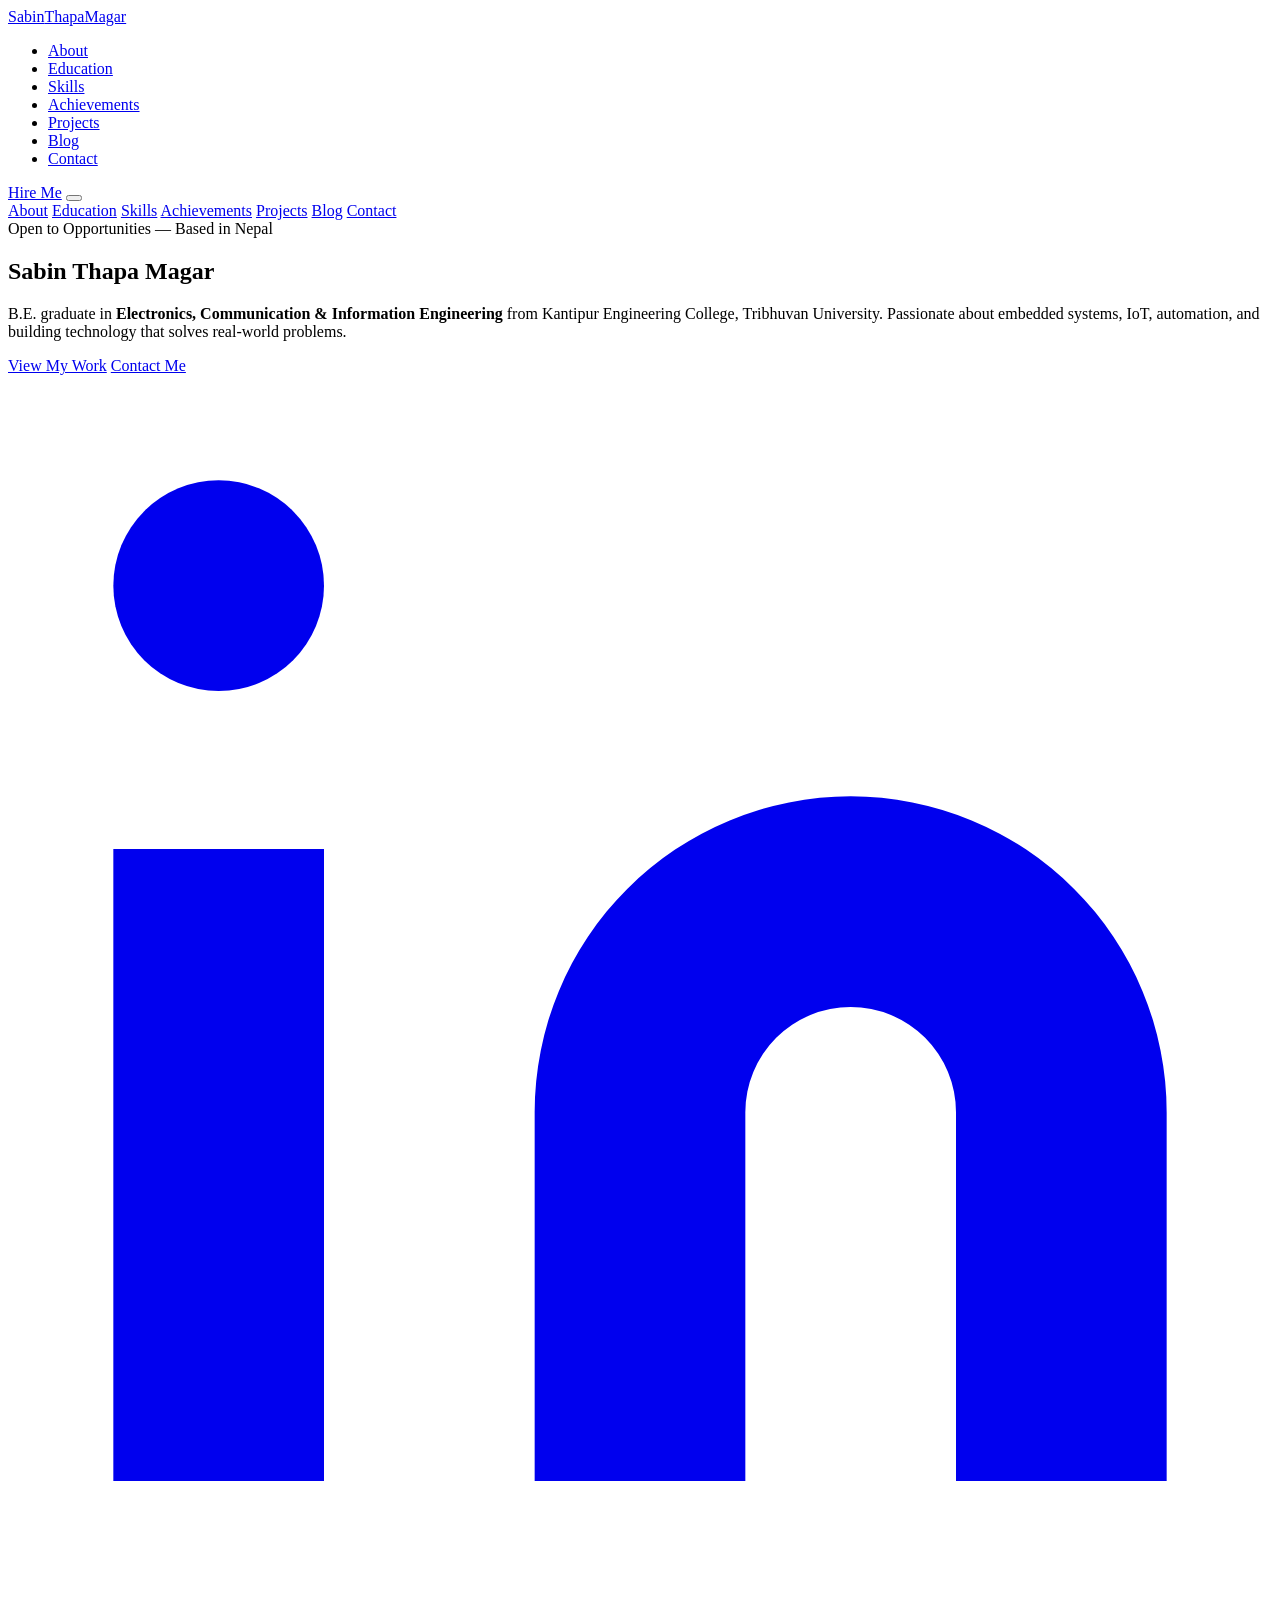
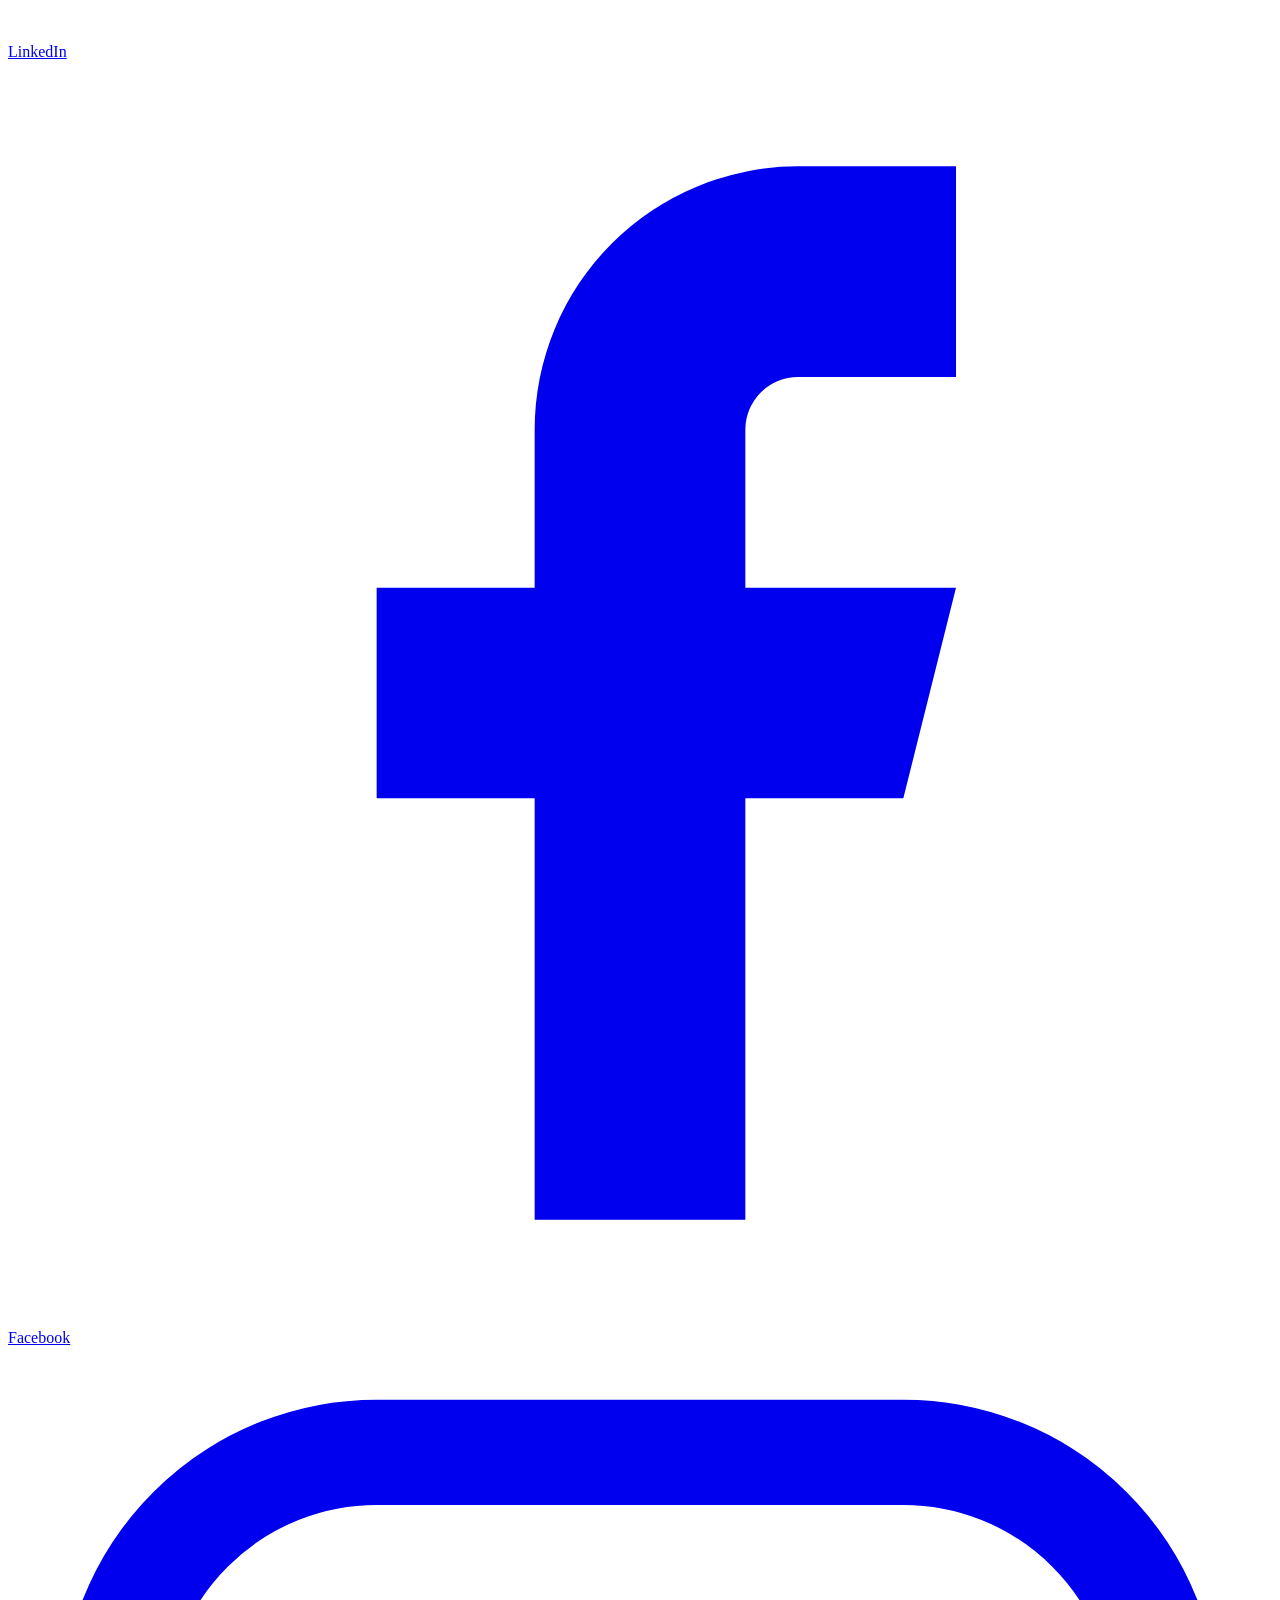
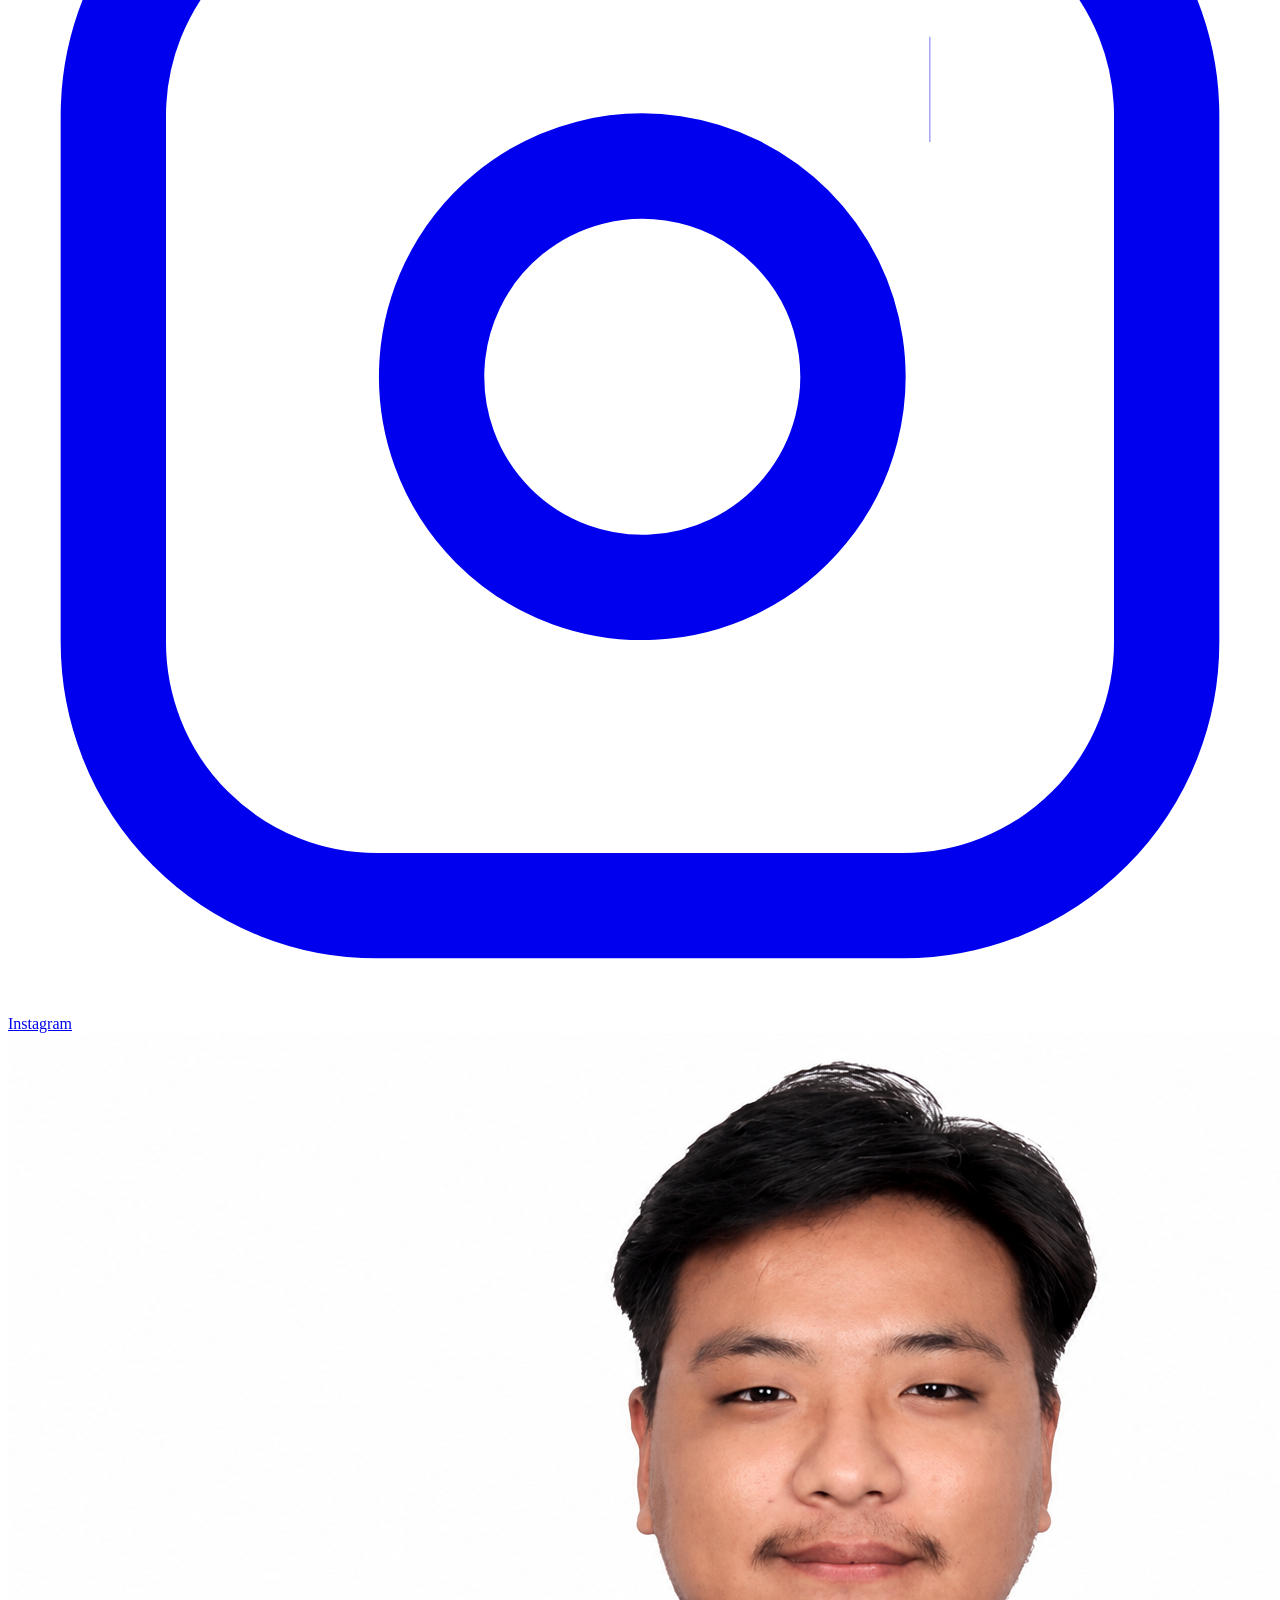
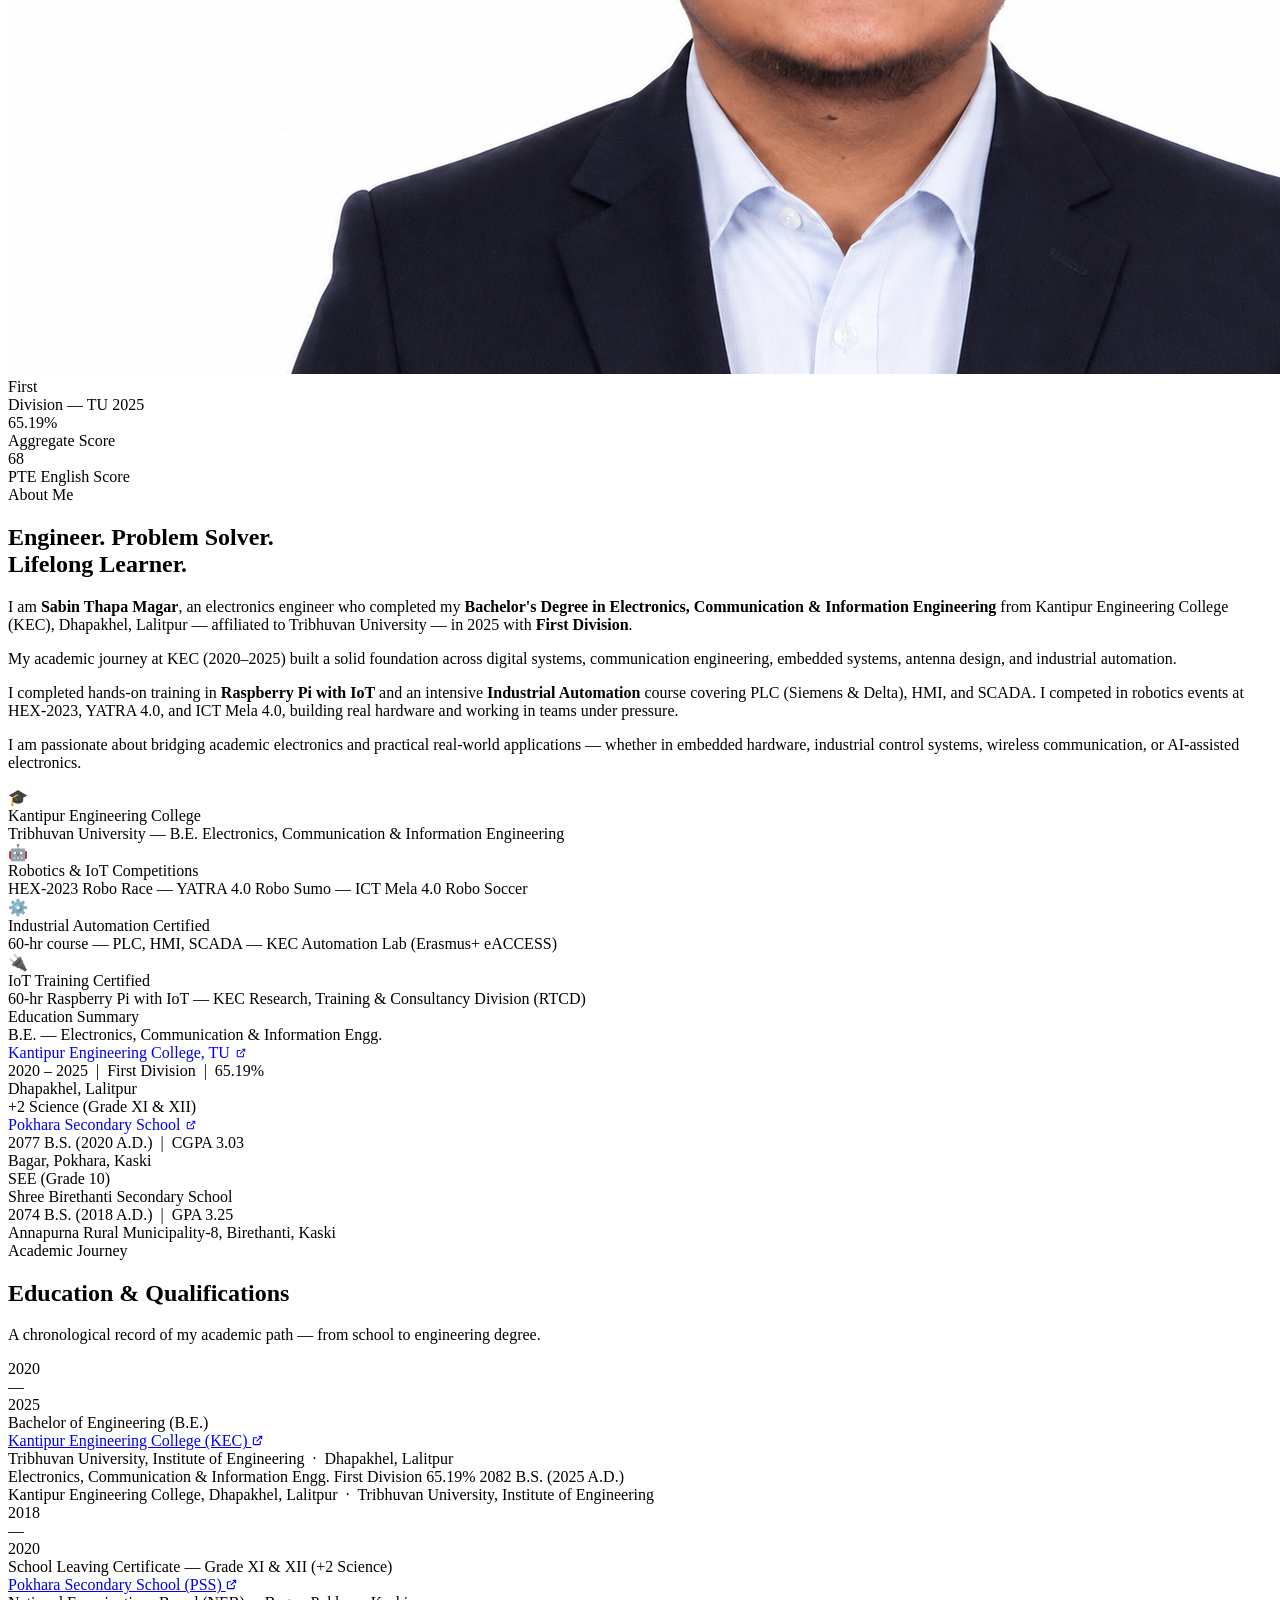
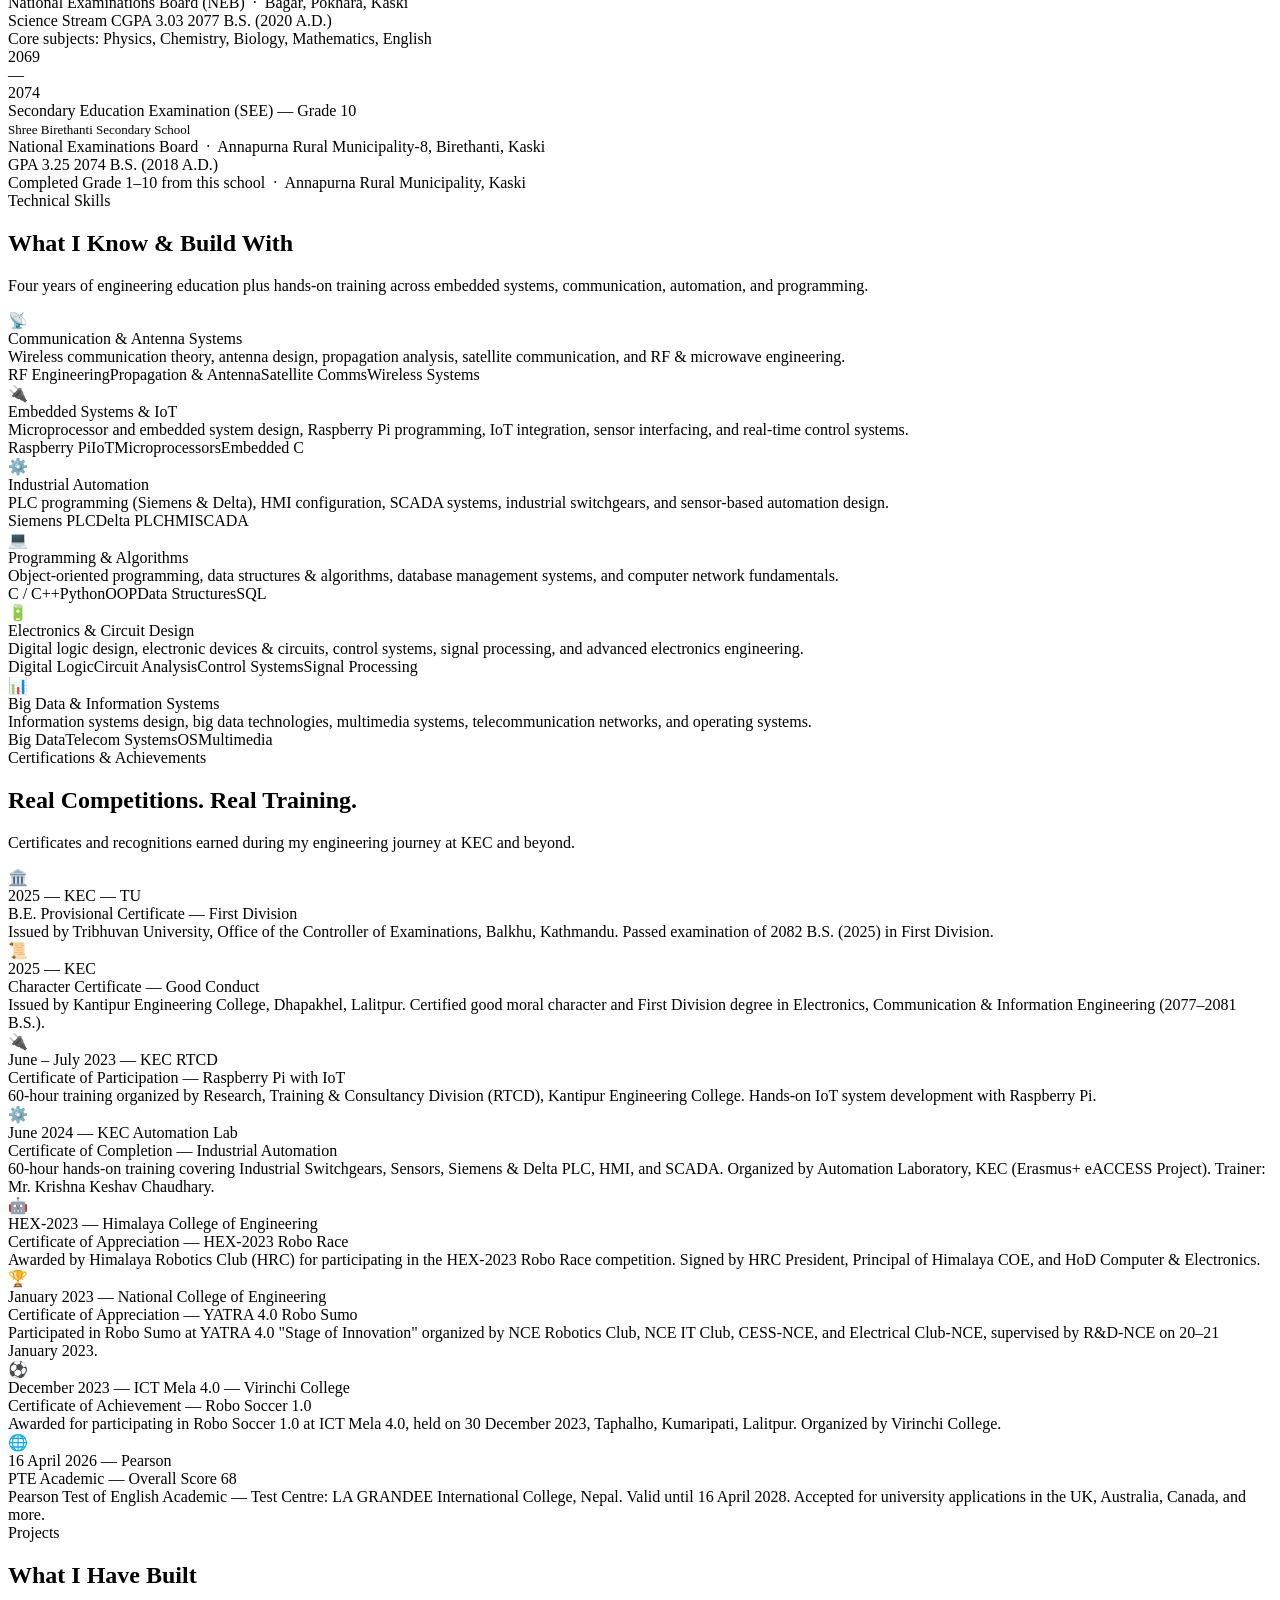
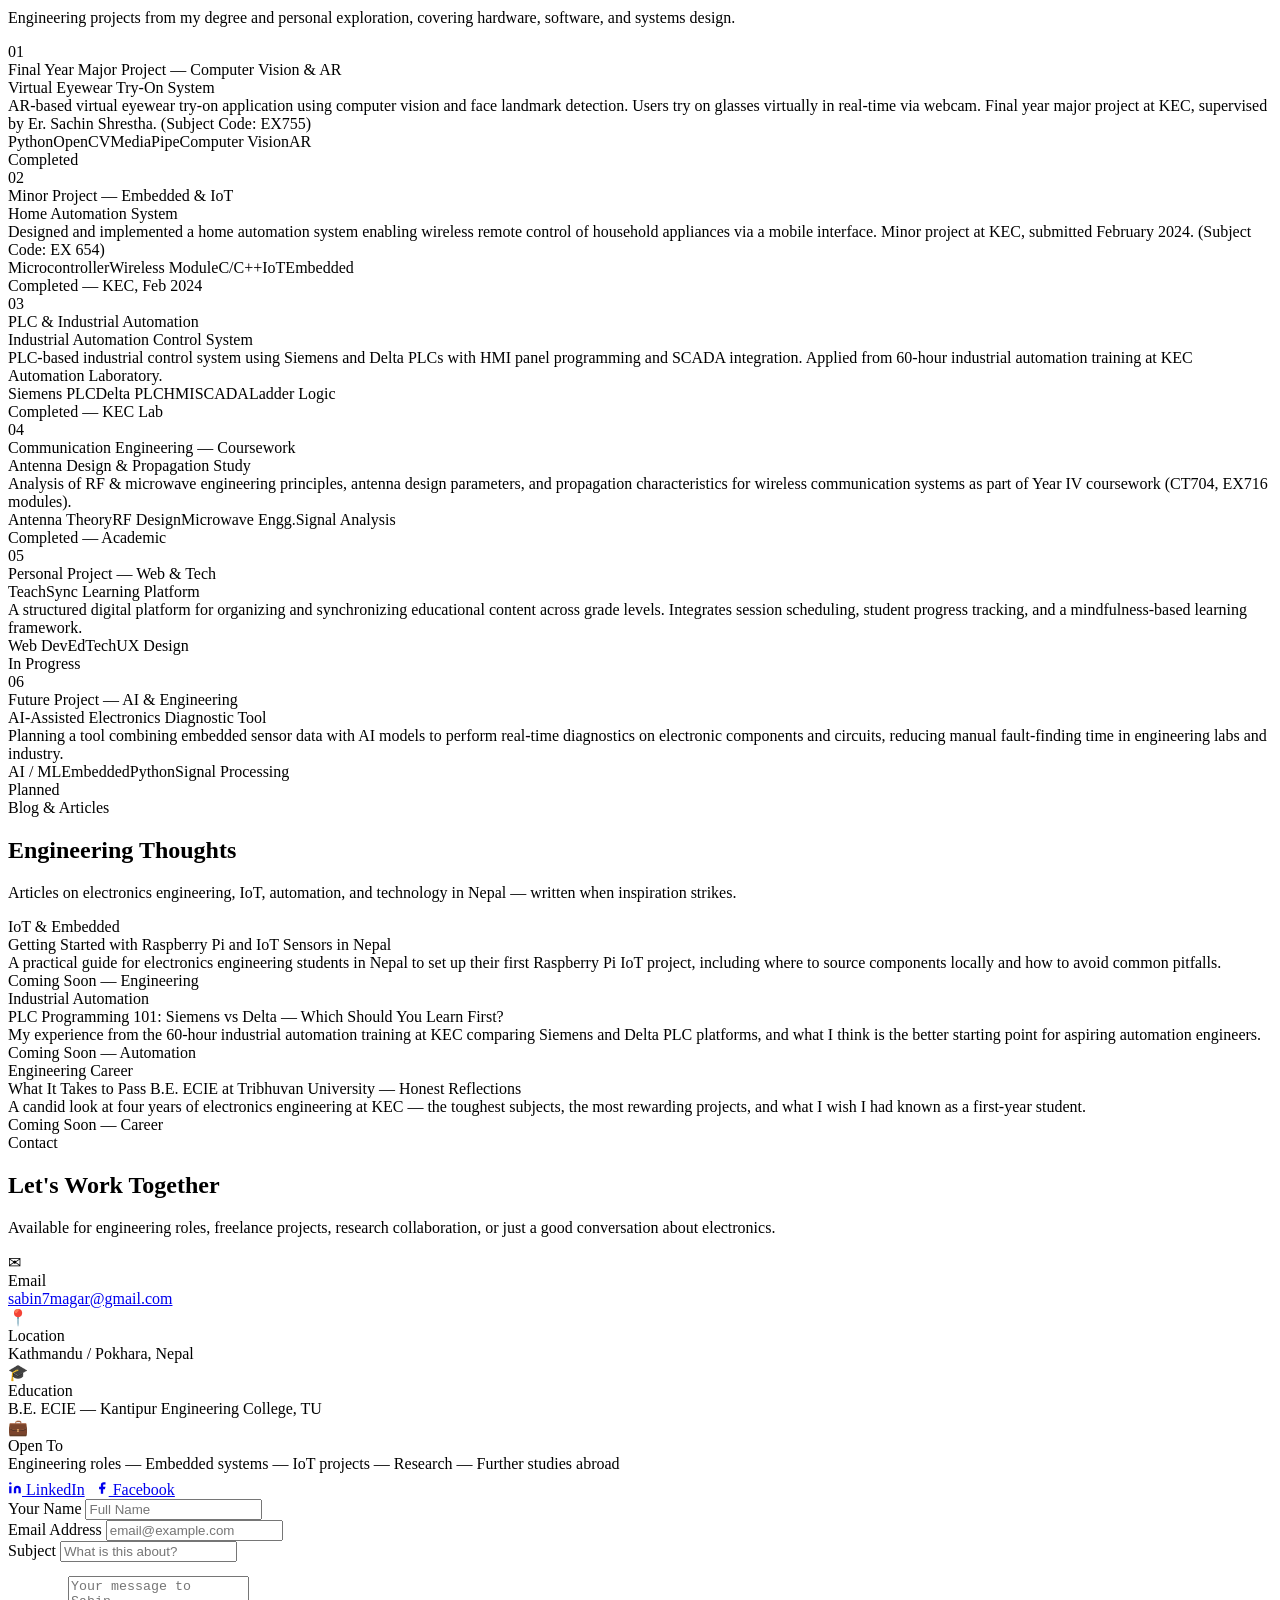
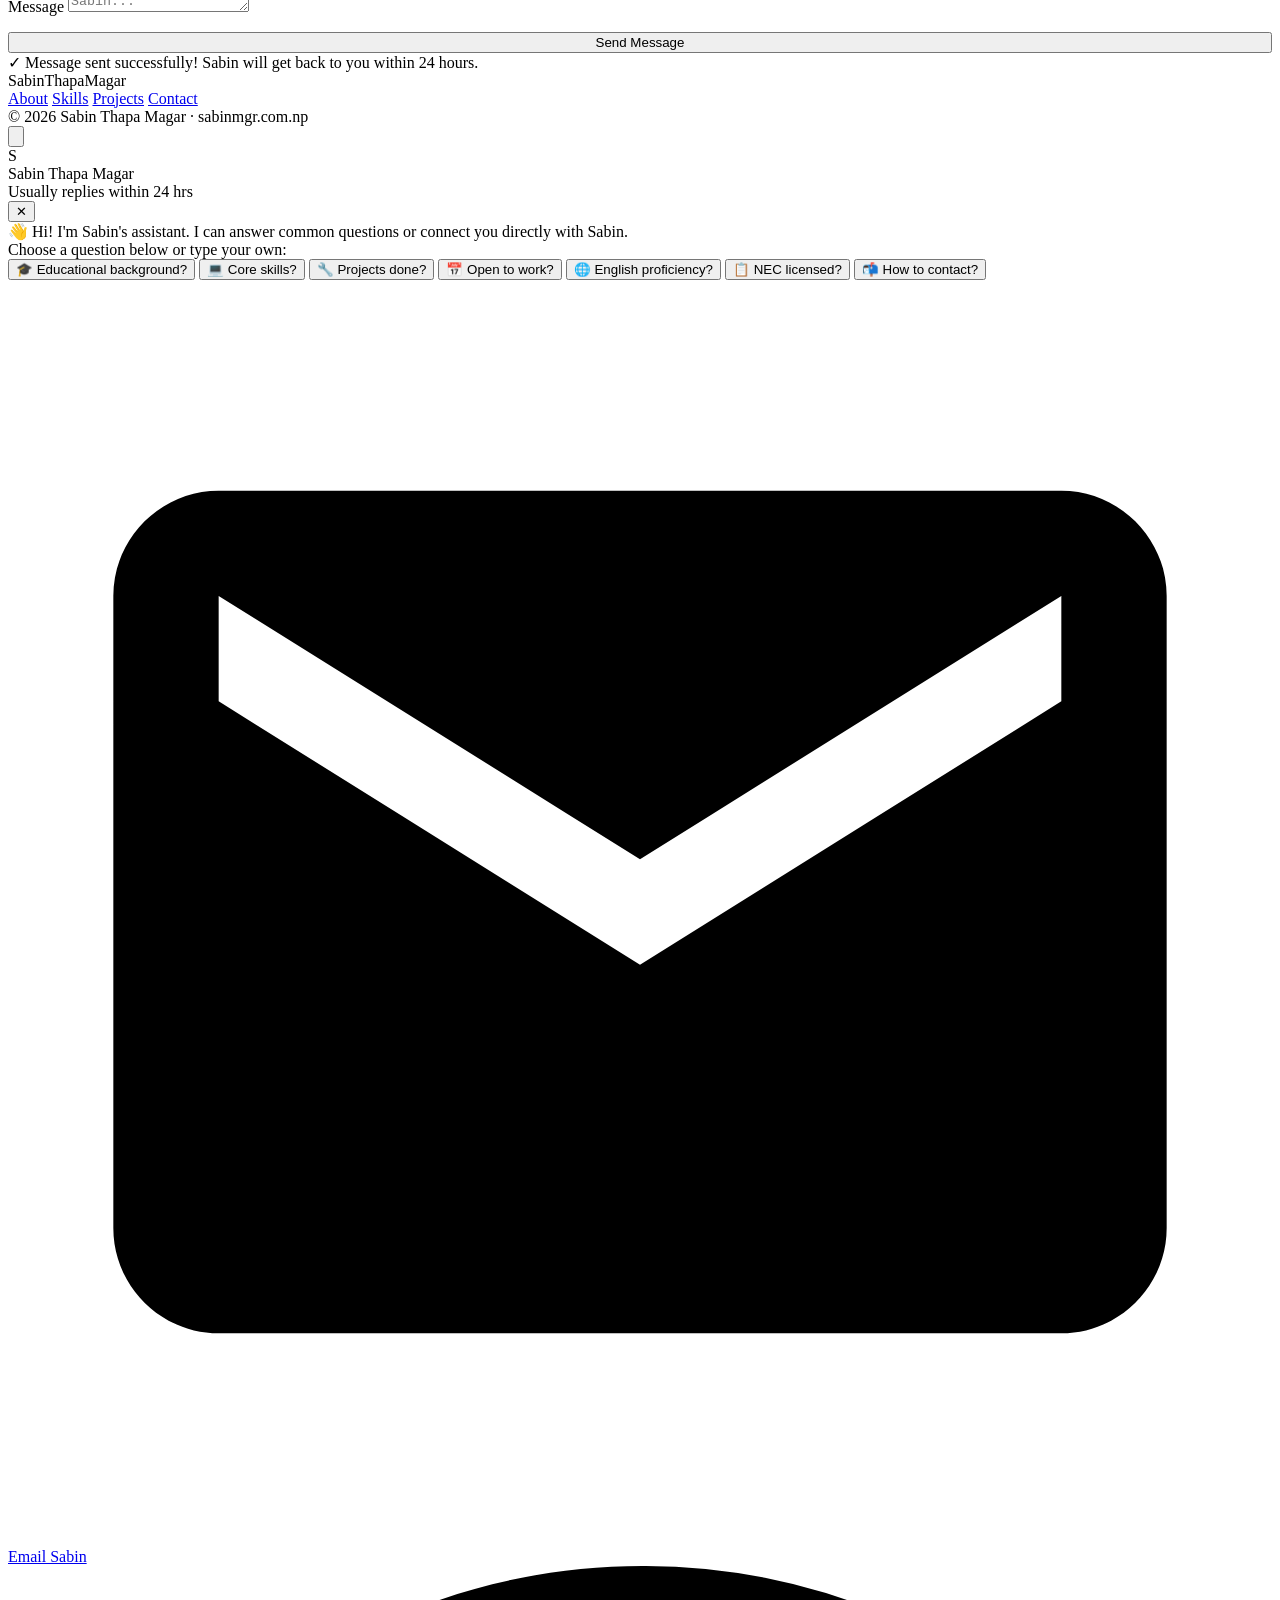
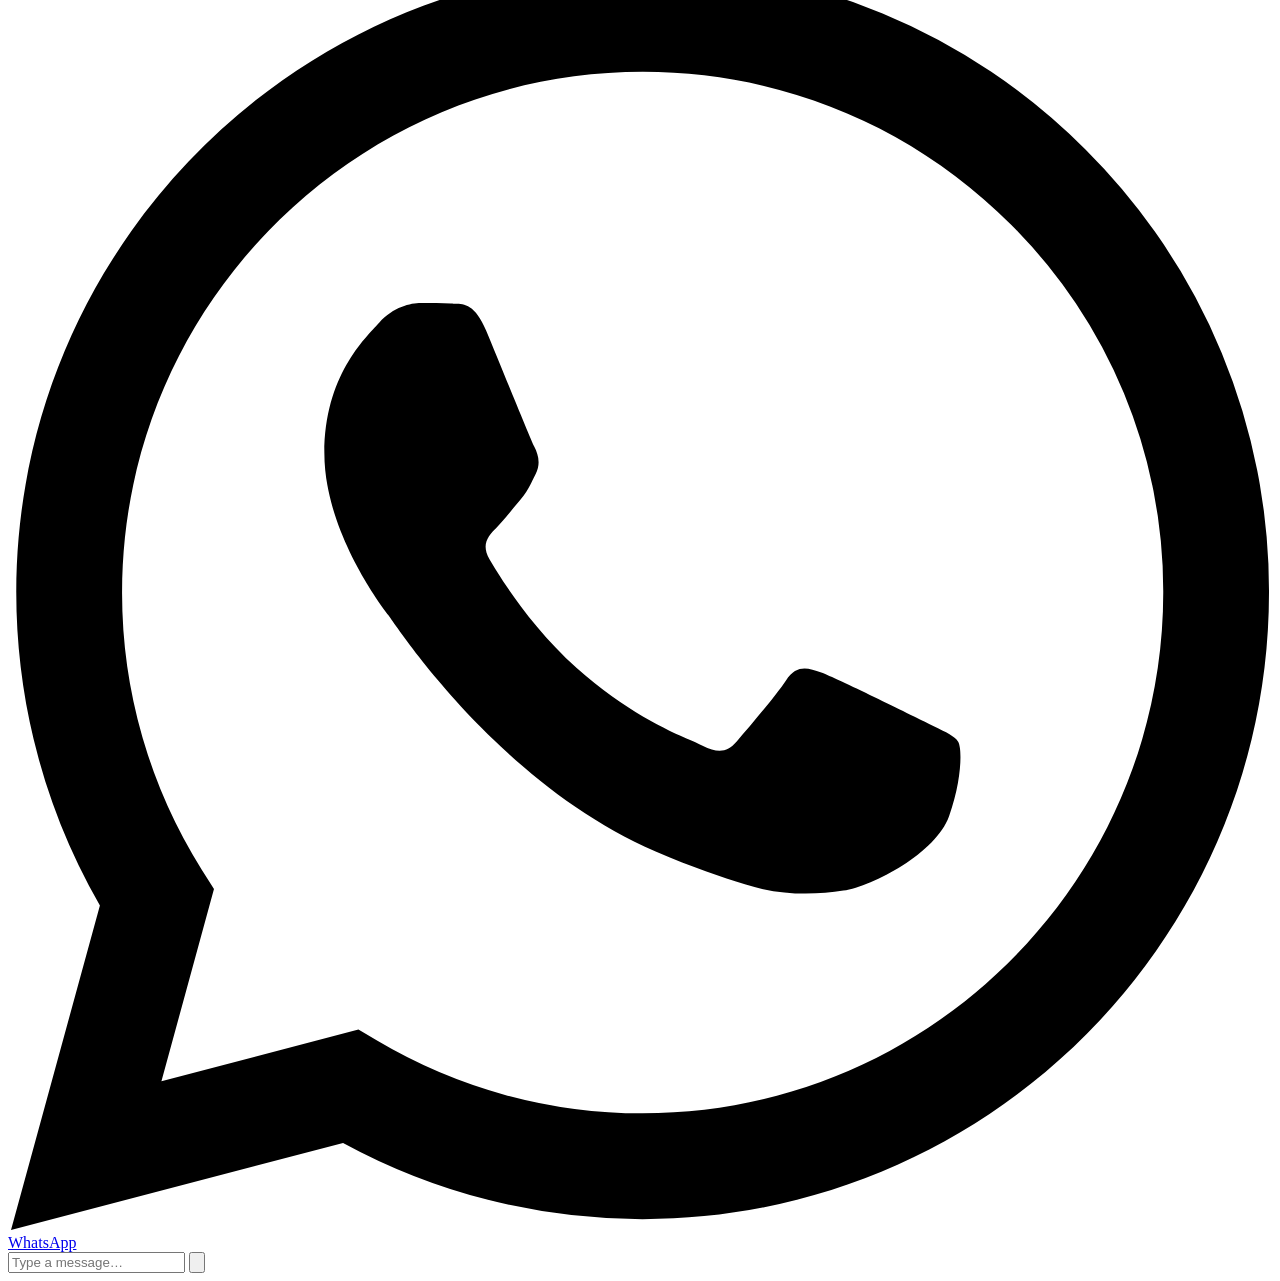
==== commit a0899bf2: "Add files via upload" ====
--- a/index.html
+++ b/index.html
@@ -1,635 +1,205 @@
 <!DOCTYPE html>
 <html lang="en">
 <head>
-<meta charset="UTF-8">
-<meta name="viewport" content="width=device-width, initial-scale=1.0">
-<title>Sabin Thapa Magar | B.E. Electronics, Communication & Information Engineer</title>
-<link href="https://fonts.googleapis.com/css2?family=Cormorant+Garamond:ital,wght@0,400;0,500;0,600;1,400&family=Outfit:wght@300;400;500;600&family=JetBrains+Mono:wght@400;500&display=swap" rel="stylesheet">
-<style>
-:root{
-  --bg:#0a0e17;--bg2:#0f1520;--bg3:#141b2a;
-  --surface:#161e2e;--surface2:#1c2535;
-  --border:rgba(99,163,255,.12);--border2:rgba(99,163,255,.06);
-  --accent:#4f8ef7;--accent2:#63a3ff;
-  --gold:#e8b84b;--gold2:#f5cc6b;--green:#3dd68c;
-  --text:#e8ecf4;--text2:#8fa3bf;--text3:#566a84;--white:#ffffff;
-  --mono:'JetBrains Mono',monospace;--serif:'Cormorant Garamond',serif;--sans:'Outfit',sans-serif;
-}
-*,*::before,*::after{box-sizing:border-box;margin:0;padding:0;}
-html,body{height:100%;overflow:hidden;}
-body{font-family:var(--sans);background:var(--bg);color:var(--text);line-height:1.6;}
-::selection{background:rgba(79,142,247,.3);color:var(--white);}
-::-webkit-scrollbar{width:4px;}
-::-webkit-scrollbar-track{background:var(--bg);}
-::-webkit-scrollbar-thumb{background:var(--accent);border-radius:2px;}
-
-/* ══ PAGE SYSTEM ══ */
-#page-wrap{position:fixed;top:64px;left:0;right:0;bottom:0;overflow:hidden;}
-.page{
-  position:absolute;top:0;left:0;right:0;bottom:0;
-  overflow-y:auto;overflow-x:hidden;-webkit-overflow-scrolling:touch;
-  opacity:0;transform:translateY(16px);
-  transition:opacity .42s cubic-bezier(.4,0,.2,1),transform .42s cubic-bezier(.4,0,.2,1);
-  pointer-events:none;visibility:hidden;
-}
-.page.active{opacity:1;transform:translateY(0);pointer-events:all;visibility:visible;}
-
-/* ══ PAGE DOTS ══ */
-.page-dots{
-  position:fixed;right:22px;top:50%;transform:translateY(-50%);
-  display:flex;flex-direction:column;gap:11px;z-index:900;
-}
-.pd{width:7px;height:7px;border-radius:50%;background:rgba(99,163,255,.2);border:none;
-  cursor:pointer;transition:all .3s;padding:0;}
-.pd.active{background:var(--accent);transform:scale(1.55);}
-.pd:hover{background:var(--accent2);}
-@media(max-width:768px){.page-dots{display:none;}}
-
-/* ══ NAV ══ */
-nav{position:fixed;top:0;left:0;right:0;z-index:1000;height:64px;
-  background:rgba(10,14,23,.92);backdrop-filter:blur(20px);
-  border-bottom:1px solid var(--border2);
-  display:flex;align-items:center;justify-content:space-between;padding:0 64px;}
-.nav-logo{font-family:var(--serif);font-size:20px;font-weight:600;color:var(--white);
-  background:none;border:none;cursor:pointer;letter-spacing:.01em;}
-.nav-logo span{color:var(--accent);}
-.nav-links{display:flex;gap:30px;list-style:none;}
-.nav-links button{font-size:11px;font-weight:400;letter-spacing:.1em;text-transform:uppercase;
-  color:var(--text2);background:none;border:none;cursor:pointer;font-family:var(--sans);
-  transition:color .2s;padding:0;}
-.nav-links button:hover,.nav-links button.active{color:var(--accent);}
-.nav-right{display:flex;gap:10px;align-items:center;}
-.nav-cta{font-size:11px;font-weight:500;letter-spacing:.1em;text-transform:uppercase;
-  color:var(--accent);border:1px solid var(--accent);padding:8px 20px;
-  background:none;cursor:pointer;font-family:var(--sans);transition:all .2s;}
-.nav-cta:hover{background:var(--accent);color:var(--bg);}
-.admin-btn{font-size:11px;padding:7px 14px;background:var(--surface);border:1px solid var(--border);
-  color:var(--text2);cursor:pointer;letter-spacing:.06em;text-transform:uppercase;
-  transition:all .2s;font-family:var(--sans);}
-.admin-btn:hover{border-color:var(--accent);color:var(--accent);}
-.hamburger{display:none;flex-direction:column;gap:5px;cursor:pointer;background:none;border:none;padding:4px;}
-.hamburger span{display:block;width:22px;height:1.5px;background:var(--text2);}
-.mobile-nav{position:fixed;top:64px;left:0;right:0;background:rgba(10,14,23,.98);
-  border-bottom:1px solid var(--border);padding:24px 32px;
-  display:none;flex-direction:column;gap:20px;z-index:999;}
-.mobile-nav.open{display:flex;}
-.mobile-nav button{font-size:13px;color:var(--text2);letter-spacing:.08em;text-transform:uppercase;
-  background:none;border:none;cursor:pointer;font-family:var(--sans);text-align:left;padding:0;transition:color .2s;}
-.mobile-nav button:hover{color:var(--accent);}
-
-/* ══ HERO ══ */
-#page-hero{background:var(--bg);}
-.hero-section{
-  min-height:calc(100vh - 64px);display:flex;align-items:center;
-  padding:60px 64px;position:relative;overflow:hidden;
-}
-.hero-circuit{position:absolute;inset:0;opacity:.04;
-  background-image:linear-gradient(var(--accent) 1px,transparent 1px),linear-gradient(90deg,var(--accent) 1px,transparent 1px);
-  background-size:40px 40px;}
-.hero-glow-1{position:absolute;top:-300px;right:-200px;width:700px;height:700px;
-  background:radial-gradient(circle,rgba(79,142,247,.06) 0%,transparent 70%);pointer-events:none;}
-.hero-glow-2{position:absolute;bottom:-200px;left:-100px;width:500px;height:500px;
-  background:radial-gradient(circle,rgba(232,184,75,.04) 0%,transparent 70%);pointer-events:none;}
-.hero-inner{position:relative;z-index:2;display:grid;grid-template-columns:1fr 320px;gap:80px;
-  align-items:center;max-width:1200px;width:100%;margin:0 auto;}
-.hero-tag{display:inline-flex;align-items:center;gap:10px;background:rgba(79,142,247,.08);
-  border:1px solid rgba(79,142,247,.2);padding:7px 16px;margin-bottom:28px;}
-.hero-tag-dot{width:6px;height:6px;background:var(--green);border-radius:50%;animation:pulse 2s infinite;}
-@keyframes pulse{0%,100%{opacity:1;transform:scale(1);}50%{opacity:.5;transform:scale(1.3);}}
-.hero-tag span{font-family:var(--mono);font-size:11px;color:var(--accent2);letter-spacing:.12em;text-transform:uppercase;}
-h1{font-family:var(--serif);font-size:60px;font-weight:500;line-height:1.05;color:var(--white);
-  margin-bottom:14px;letter-spacing:-.01em;}
-h1 .name-accent{color:var(--accent);}
-h1 .name-block{display:block;}
-
-/* Typing animation */
-.hero-typed-wrap{display:flex;align-items:center;gap:0;margin-bottom:22px;min-height:30px;}
-.hero-typed-text{font-family:var(--mono);font-size:14px;color:var(--accent2);letter-spacing:.04em;}
-.typed-cursor{display:inline-block;width:2px;height:17px;background:var(--accent);
-  margin-left:2px;animation:blink .7s step-end infinite;vertical-align:middle;}
-@keyframes blink{0%,100%{opacity:1;}50%{opacity:0;}}
-
-.hero-desc{font-size:15px;font-weight:300;line-height:1.85;color:var(--text2);max-width:480px;margin-bottom:32px;}
-.hero-btns{display:flex;gap:14px;flex-wrap:wrap;margin-bottom:36px;}
-.btn-primary{background:var(--accent);color:var(--bg);font-family:var(--sans);font-size:12px;
-  font-weight:600;letter-spacing:.1em;text-transform:uppercase;padding:13px 28px;
-  border:none;cursor:pointer;transition:all .2s;text-decoration:none;display:inline-flex;align-items:center;}
-.btn-primary:hover{background:var(--accent2);transform:translateY(-2px);}
-.btn-outline{border:1px solid var(--border);color:var(--text);font-family:var(--sans);font-size:12px;
-  font-weight:500;letter-spacing:.1em;text-transform:uppercase;padding:13px 28px;
-  background:none;cursor:pointer;transition:all .2s;text-decoration:none;display:inline-flex;align-items:center;}
-.btn-outline:hover{border-color:var(--accent);color:var(--accent);}
-
-/* Social Pills (Hero) */
-.hero-socials{display:flex;gap:8px;flex-wrap:wrap;}
-.social-pill{display:flex;align-items:center;gap:7px;padding:8px 13px;
-  border:1px solid var(--border);color:var(--text2);text-decoration:none;
-  font-size:11px;letter-spacing:.04em;transition:all .2s;}
-.social-pill svg{width:13px;height:13px;flex-shrink:0;}
-.social-pill:hover{transform:translateY(-2px);}
-.sp-linkedin:hover{border-color:#0a66c2;color:#0a66c2;}
-.sp-facebook:hover{border-color:#1877f2;color:#1877f2;}
-.sp-instagram:hover{border-color:#e1306c;color:#e1306c;}
-.sp-email:hover{border-color:var(--gold);color:var(--gold);}
-.sp-whatsapp:hover{border-color:#25d366;color:#25d366;}
-
-/* Hero Right */
-.hero-right{display:flex;flex-direction:column;gap:20px;}
-.hero-photo-frame{width:300px;height:360px;border:1px solid rgba(79,142,247,.25);
-  background:var(--surface);position:relative;overflow:hidden;flex-shrink:0;
-  border-radius:16px;box-shadow:0 0 30px rgba(79,142,247,.12),0 20px 40px rgba(0,0,0,.35);
-  transition:all .3s ease;}
-.hero-photo-frame:hover{transform:translateY(-5px);box-shadow:0 0 40px rgba(79,142,247,.2),0 25px 50px rgba(0,0,0,.45);}
-.hero-photo-frame img{width:100%;height:100%;object-fit:cover;object-position:center top;transition:transform .4s ease;}
-.hero-photo-frame:hover img{transform:scale(1.03);}
-.photo-glow{position:absolute;inset:0;pointer-events:none;
-  background:linear-gradient(180deg,rgba(79,142,247,.08),transparent 40%,transparent 60%,rgba(79,142,247,.08));}
-.frame-corner{position:absolute;width:18px;height:18px;border-color:var(--accent);border-style:solid;}
-.frame-corner.tl{top:10px;left:10px;border-width:1px 0 0 1px;}
-.frame-corner.tr{top:10px;right:10px;border-width:1px 1px 0 0;}
-.frame-corner.bl{bottom:10px;left:10px;border-width:0 0 1px 1px;}
-.frame-corner.br{bottom:10px;right:10px;border-width:0 1px 1px 0;}
-.hero-stats-col{display:flex;flex-direction:column;gap:12px;}
-.stat-box{background:var(--surface);border:1px solid var(--border);padding:14px 18px;display:flex;flex-direction:column;gap:4px;}
-.stat-box .num{font-family:var(--serif);font-size:26px;color:var(--accent);font-weight:500;line-height:1;}
-.stat-box .lbl{font-size:10px;color:var(--text3);letter-spacing:.08em;text-transform:uppercase;}
-
-/* ══ SECTION COMMONS ══ */
-.pc{padding:56px 64px 80px;max-width:1200px;margin:0 auto;}
-.section-kicker{display:flex;align-items:center;gap:12px;margin-bottom:14px;}
-.section-kicker-line{width:28px;height:1px;background:var(--accent);}
-.section-kicker span{font-family:var(--mono);font-size:11px;color:var(--accent);letter-spacing:.14em;text-transform:uppercase;}
-h2{font-family:var(--serif);font-size:44px;font-weight:500;color:var(--white);line-height:1.1;letter-spacing:-.01em;}
-.section-desc{font-size:15px;color:var(--text2);line-height:1.8;max-width:520px;margin-top:12px;}
-
-/* ══ ABOUT ══ */
-#page-about{background:var(--bg2);}
-.about-grid{display:grid;grid-template-columns:1.2fr 1fr;gap:80px;align-items:start;margin-top:48px;}
-.about-text p{font-size:15px;line-height:1.9;color:var(--text2);margin-bottom:18px;}
-.about-text p strong{color:var(--text);font-weight:500;}
-.about-highlights{margin-top:32px;display:flex;flex-direction:column;gap:16px;}
-.ah-item{display:flex;gap:14px;align-items:flex-start;}
-.ah-icon{width:34px;height:34px;background:rgba(79,142,247,.08);border:1px solid rgba(79,142,247,.15);
-  display:flex;align-items:center;justify-content:center;flex-shrink:0;font-size:15px;}
-.ah-title{font-size:13px;font-weight:500;color:var(--text);}
-.ah-sub{font-size:12px;color:var(--text3);margin-top:2px;line-height:1.5;}
-.about-sidebar{display:flex;flex-direction:column;gap:20px;}
-.info-card{background:var(--surface);border:1px solid var(--border);padding:28px;}
-.info-card-label{font-family:var(--mono);font-size:10px;color:var(--accent);letter-spacing:.14em;text-transform:uppercase;
-  margin-bottom:20px;padding-bottom:12px;border-bottom:1px solid var(--border2);}
-.edu-item{margin-bottom:20px;padding-bottom:20px;border-bottom:1px solid var(--border2);}
-.edu-item:last-child{margin-bottom:0;padding-bottom:0;border-bottom:none;}
-.edu-degree{font-family:var(--serif);font-size:16px;color:var(--white);margin-bottom:4px;}
-.edu-school{font-size:12px;color:var(--accent);margin-bottom:3px;}
-.edu-year{font-family:var(--mono);font-size:11px;color:var(--text3);}
-.edu-note{font-size:12px;color:var(--text2);margin-top:6px;line-height:1.6;}
-
-/* Social Links Card */
-.social-card-list{display:flex;flex-direction:column;gap:8px;}
-.scl-btn{display:flex;align-items:center;gap:10px;padding:10px 13px;
-  border:1px solid var(--border);color:var(--text2);text-decoration:none;
-  font-size:12px;transition:all .2s;background:rgba(255,255,255,.02);}
-.scl-btn svg{width:15px;height:15px;flex-shrink:0;}
-.scl-btn:hover{transform:translateX(3px);}
-.scl-btn.scl-li:hover{border-color:#0a66c2;color:#0a66c2;background:rgba(10,102,194,.05);}
-.scl-btn.scl-fb:hover{border-color:#1877f2;color:#1877f2;background:rgba(24,119,242,.05);}
-.scl-btn.scl-ig:hover{border-color:#e1306c;color:#e1306c;background:rgba(225,48,108,.05);}
-.scl-btn.scl-em:hover{border-color:var(--gold);color:var(--gold);background:rgba(232,184,75,.05);}
-.scl-btn.scl-wa:hover{border-color:#25d366;color:#25d366;background:rgba(37,211,102,.05);}
-
-/* ══ EDUCATION ══ */
-#page-education{background:var(--bg);}
-.edu-timeline{margin-top:48px;display:flex;flex-direction:column;gap:0;}
-.edu-tl-item{display:grid;grid-template-columns:140px 1fr;gap:32px;position:relative;padding-bottom:40px;}
-.edu-tl-item:last-child{padding-bottom:0;}
-.edu-tl-item::before{content:'';position:absolute;left:139px;top:14px;bottom:0;width:1px;background:var(--border2);}
-.edu-tl-item:last-child::before{display:none;}
-.edu-tl-year{font-family:var(--mono);font-size:11px;color:var(--text3);text-align:right;padding-top:12px;letter-spacing:.08em;}
-.edu-tl-dot{position:absolute;left:132px;top:12px;width:15px;height:15px;border:2px solid var(--accent);background:var(--bg);border-radius:50%;}
-.edu-tl-body{background:var(--surface);border:1px solid var(--border);padding:24px 28px;transition:border-color .25s;}
-.edu-tl-body:hover{border-color:rgba(79,142,247,.3);}
-.edu-tl-degree{font-family:var(--serif);font-size:18px;color:var(--white);margin-bottom:4px;}
-.edu-tl-school a{color:var(--accent);text-decoration:none;display:inline-flex;align-items:center;gap:5px;font-size:13px;transition:color .2s;}
-.edu-tl-school a:hover{color:var(--accent2);}
-.edu-tl-meta{font-family:var(--mono);font-size:11px;color:var(--text3);margin-bottom:10px;}
-.edu-tl-tags{display:flex;flex-wrap:wrap;gap:6px;}
-.edu-tl-badge{font-family:var(--mono);font-size:10px;background:rgba(79,142,247,.08);border:1px solid rgba(79,142,247,.15);color:var(--accent2);padding:3px 8px;}
-.edu-tl-note{font-size:12px;color:var(--text2);line-height:1.7;margin-top:10px;}
-
-/* ══ SKILLS ══ */
-#page-skills{background:var(--bg);}
-.skills-grid{display:grid;grid-template-columns:repeat(3,1fr);gap:20px;margin-top:48px;}
-.skill-card{background:var(--surface);border:1px solid var(--border);padding:28px;transition:all .25s;position:relative;overflow:hidden;}
-.skill-card::before{content:'';position:absolute;top:0;left:0;right:0;height:2px;
-  background:linear-gradient(90deg,var(--accent),transparent);opacity:0;transition:opacity .25s;}
-.skill-card:hover{border-color:rgba(79,142,247,.3);transform:translateY(-3px);}
-.skill-card:hover::before{opacity:1;}
-.skill-icon{font-size:26px;margin-bottom:14px;}
-.skill-title{font-size:14px;font-weight:600;color:var(--white);margin-bottom:8px;}
-.skill-desc{font-size:12px;color:var(--text2);line-height:1.7;margin-bottom:16px;}
-.skill-tags{display:flex;flex-wrap:wrap;gap:6px;}
-.tag{font-family:var(--mono);font-size:10px;color:var(--accent2);background:rgba(79,142,247,.08);
-  border:1px solid rgba(79,142,247,.15);padding:3px 8px;letter-spacing:.05em;}
-
-/* ══ ACHIEVEMENTS ══ */
-#page-achievements{background:var(--bg2);}
-.ach-grid{display:grid;grid-template-columns:repeat(2,1fr);gap:20px;margin-top:48px;}
-.ach-card{background:var(--surface);border:1px solid var(--border);padding:28px;
-  display:flex;gap:20px;align-items:flex-start;transition:border-color .2s;}
-.ach-card:hover{border-color:rgba(79,142,247,.25);}
-.ach-badge{width:48px;height:48px;flex-shrink:0;display:flex;align-items:center;justify-content:center;
-  font-size:22px;background:rgba(79,142,247,.08);border:1px solid rgba(79,142,247,.15);}
-.ach-year{font-family:var(--mono);font-size:10px;color:var(--gold);letter-spacing:.1em;margin-bottom:6px;}
-.ach-title{font-size:14px;font-weight:600;color:var(--white);margin-bottom:4px;}
-.ach-org{font-size:12px;color:var(--text2);line-height:1.5;}
-
-/* ══ PROJECTS ══ */
-#page-projects{background:var(--bg);}
-.projects-grid{display:grid;grid-template-columns:repeat(2,1fr);gap:24px;margin-top:48px;}
-.project-card{background:var(--surface);border:1px solid var(--border);padding:32px;
-  position:relative;transition:all .25s;overflow:hidden;}
-.project-card::after{content:'';position:absolute;inset:0;border:1px solid var(--accent);
-  opacity:0;transition:opacity .25s;pointer-events:none;}
-.project-card:hover{transform:translateY(-4px);}
-.project-card:hover::after{opacity:.3;}
-.project-num{font-family:var(--mono);font-size:36px;color:var(--border);font-weight:500;
-  position:absolute;top:24px;right:28px;line-height:1;}
-.project-kicker{font-family:var(--mono);font-size:10px;color:var(--accent);letter-spacing:.12em;text-transform:uppercase;margin-bottom:14px;}
-.project-title{font-family:var(--serif);font-size:22px;color:var(--white);margin-bottom:12px;line-height:1.2;}
-.project-desc{font-size:13px;color:var(--text2);line-height:1.8;margin-bottom:20px;}
-.project-tech{display:flex;flex-wrap:wrap;gap:6px;margin-bottom:20px;}
-.project-tech span{font-family:var(--mono);font-size:10px;color:var(--text3);border:1px solid var(--border2);padding:3px 8px;}
-.project-status{display:inline-flex;align-items:center;gap:6px;font-size:11px;font-weight:500;letter-spacing:.06em;}
-.project-status.done{color:var(--green);}
-.project-status.progress{color:var(--gold);}
-.project-status.planned{color:var(--text3);}
-.project-status::before{content:'';width:6px;height:6px;border-radius:50%;background:currentColor;flex-shrink:0;}
-
-/* ══ BLOG ══ */
-#page-blog{background:var(--bg);}
-.blog-grid{display:grid;grid-template-columns:repeat(3,1fr);gap:20px;margin-top:48px;}
-.blog-card{background:var(--surface);border:1px solid var(--border);padding:24px;transition:border-color .2s;}
-.blog-card:hover{border-color:rgba(79,142,247,.3);}
-.blog-card-cat{font-family:var(--mono);font-size:10px;color:var(--accent);letter-spacing:.1em;text-transform:uppercase;margin-bottom:10px;}
-.blog-card-title{font-family:var(--serif);font-size:18px;color:var(--white);line-height:1.25;margin-bottom:10px;}
-.blog-card-excerpt{font-size:12px;color:var(--text2);line-height:1.7;margin-bottom:16px;}
-.blog-card-meta{font-size:11px;color:var(--text3);}
-
-/* ══ CONTACT ══ */
-#page-contact{background:var(--bg2);}
-.contact-grid{display:grid;grid-template-columns:1fr 1.3fr;gap:64px;align-items:start;margin-top:48px;}
-.contact-item{display:flex;gap:16px;align-items:flex-start;margin-bottom:20px;}
-.contact-icon{width:38px;height:38px;border:1px solid var(--border);display:flex;align-items:center;
-  justify-content:center;font-size:16px;flex-shrink:0;color:var(--accent);}
-.contact-label{font-size:10px;color:var(--text3);letter-spacing:.1em;text-transform:uppercase;margin-bottom:3px;}
-.contact-val{font-size:14px;color:var(--text);}
-.contact-val a{color:inherit;text-decoration:none;transition:color .2s;}
-.contact-val a:hover{color:var(--accent);}
-.contact-form{background:var(--surface);border:1px solid var(--border);padding:36px;}
-.form-row{display:grid;grid-template-columns:1fr 1fr;gap:14px;margin-bottom:14px;}
-.form-group label{display:block;font-size:10px;color:var(--text3);letter-spacing:.1em;text-transform:uppercase;margin-bottom:7px;}
-.form-group input,.form-group textarea{width:100%;background:rgba(255,255,255,.03);border:1px solid var(--border);
-  padding:11px 14px;font-family:var(--sans);font-size:13px;color:var(--text);outline:none;transition:border-color .2s;resize:vertical;}
-.form-group input:focus,.form-group textarea:focus{border-color:var(--accent);}
-.form-group input::placeholder,.form-group textarea::placeholder{color:var(--text3);}
-.form-group textarea{min-height:110px;}
-.form-submit{margin-top:16px;}
-
-/* Contact - Social Channels */
-.contact-socials{margin-top:32px;}
-.contact-socials-label{font-family:var(--mono);font-size:10px;color:var(--accent);letter-spacing:.14em;
-  text-transform:uppercase;margin-bottom:14px;padding-bottom:10px;border-bottom:1px solid var(--border2);}
-.contact-social-list{display:flex;flex-direction:column;gap:8px;}
-.csb{display:flex;align-items:center;gap:12px;padding:12px 16px;
-  border:1px solid var(--border);color:var(--text2);text-decoration:none;
-  font-size:13px;transition:all .2s;background:rgba(255,255,255,.02);}
-.csb svg{width:18px;height:18px;flex-shrink:0;}
-.csb .csb-name{flex:1;font-weight:500;}
-.csb .csb-handle{font-family:var(--mono);font-size:11px;color:var(--text3);}
-.csb:hover{transform:translateX(4px);}
-.csb.csb-li:hover{border-color:#0a66c2;color:#0a66c2;background:rgba(10,102,194,.06);}
-.csb.csb-fb:hover{border-color:#1877f2;color:#1877f2;background:rgba(24,119,242,.06);}
-.csb.csb-ig:hover{border-color:#e1306c;color:#e1306c;background:rgba(225,48,108,.06);}
-.csb.csb-em:hover{border-color:var(--gold);color:var(--gold);background:rgba(232,184,75,.06);}
-.csb.csb-wa:hover{border-color:#25d366;color:#25d366;background:rgba(37,211,102,.06);}
-
-/* Page Footer */
-.page-footer{border-top:1px solid var(--border2);padding:22px 64px;
-  display:flex;align-items:center;justify-content:space-between;margin-top:56px;}
-.footer-logo{font-family:var(--serif);font-size:17px;color:var(--white);}
-.footer-logo span{color:var(--accent);}
-.footer-copy{font-family:var(--mono);font-size:11px;color:var(--text3);}
-
-/* ══ ADMIN OVERLAY ══ */
-.overlay{position:fixed;inset:0;background:rgba(0,0,0,.8);backdrop-filter:blur(6px);
-  z-index:2000;display:none;align-items:flex-start;justify-content:center;
-  padding:60px 20px;overflow-y:auto;}
-.overlay.active{display:flex;}
-.admin-panel{background:var(--bg2);border:1px solid var(--border);width:100%;max-width:820px;}
-.admin-header{display:flex;align-items:center;justify-content:space-between;
-  padding:20px 28px;border-bottom:1px solid var(--border2);}
-.admin-title{font-family:var(--mono);font-size:13px;color:var(--accent);letter-spacing:.1em;}
-.admin-close{background:none;border:none;color:var(--text2);font-size:20px;cursor:pointer;line-height:1;}
-.admin-tabs{display:flex;border-bottom:1px solid var(--border2);}
-.atab{padding:12px 20px;font-size:12px;letter-spacing:.06em;text-transform:uppercase;cursor:pointer;
-  border:none;background:none;color:var(--text3);transition:all .2s;
-  border-bottom:2px solid transparent;font-family:var(--sans);}
-.atab.active{color:var(--accent);border-bottom-color:var(--accent);}
-.admin-body{padding:28px;}
-.tab-pane{display:none;}
-.tab-pane.active{display:block;}
-.analytics-grid{display:grid;grid-template-columns:repeat(4,1fr);gap:14px;margin-bottom:28px;}
-.an-card{background:var(--surface);border:1px solid var(--border);padding:18px;}
-.an-num{font-family:var(--serif);font-size:30px;color:var(--accent);font-weight:500;}
-.an-lbl{font-size:11px;color:var(--text3);letter-spacing:.06em;margin-top:4px;}
-.messages-list{display:flex;flex-direction:column;gap:12px;}
-.msg-card{background:var(--surface);border:1px solid var(--border);padding:18px;}
-.msg-header{display:flex;justify-content:space-between;margin-bottom:8px;}
-.msg-from{font-size:13px;font-weight:500;color:var(--text);}
-.msg-date{font-size:11px;color:var(--text3);}
-.msg-email{font-size:12px;color:var(--accent);margin-bottom:6px;}
-.msg-subject{font-size:12px;color:var(--text2);margin-bottom:8px;font-weight:500;}
-.msg-body{font-size:13px;color:var(--text2);line-height:1.6;}
-.msg-actions{display:flex;gap:8px;margin-top:12px;}
-.msg-actions button{font-size:11px;padding:5px 12px;cursor:pointer;border:1px solid var(--border);
-  background:none;color:var(--text2);transition:all .2s;font-family:var(--sans);}
-.msg-actions button:hover{border-color:#ef4444;color:#ef4444;}
-.blog-form{display:flex;flex-direction:column;gap:12px;margin-bottom:28px;}
-.blog-form input,.blog-form textarea{background:var(--surface);border:1px solid var(--border);
-  padding:10px 14px;font-family:var(--sans);font-size:13px;color:var(--text);outline:none;}
-.blog-form textarea{min-height:100px;resize:vertical;}
-.blog-posts-list{display:flex;flex-direction:column;gap:10px;}
-.blog-post-item{background:var(--surface);border:1px solid var(--border);padding:16px;
-  display:flex;justify-content:space-between;align-items:start;gap:16px;}
-.bpi-title{font-size:13px;font-weight:500;color:var(--text);}
-.bpi-meta{font-size:11px;color:var(--text3);margin-top:3px;}
-.btn-sm{font-size:11px;padding:6px 14px;cursor:pointer;border:none;background:var(--accent);
-  color:var(--bg);font-weight:500;letter-spacing:.05em;transition:all .2s;font-family:var(--sans);}
-.btn-sm:hover{background:var(--accent2);}
-.btn-sm.red{background:rgba(239,68,68,.15);color:#ef4444;border:1px solid rgba(239,68,68,.3);}
-.btn-sm.red:hover{background:rgba(239,68,68,.25);}
-.settings-form{display:flex;flex-direction:column;gap:14px;}
-.settings-form label{font-size:11px;color:var(--text3);letter-spacing:.1em;text-transform:uppercase;display:block;margin-bottom:5px;}
-.settings-form input{background:var(--surface);border:1px solid var(--border);padding:10px 14px;
-  font-family:var(--sans);font-size:13px;color:var(--text);outline:none;width:100%;}
-
-/* ══ TOAST ══ */
-.toast{position:fixed;bottom:28px;left:50%;transform:translateX(-50%);
-  background:var(--surface);border:1px solid var(--green);color:var(--green);
-  padding:12px 24px;font-size:13px;z-index:3000;opacity:0;transition:opacity .3s;
-  pointer-events:none;white-space:nowrap;}
-.toast.show{opacity:1;}
-
-/* ══ CHAT BUBBLE ══ */
-#chat-bubble-btn{position:fixed;bottom:28px;right:28px;z-index:1500;width:58px;height:58px;
-  border-radius:50%;background:var(--accent);border:none;cursor:pointer;
-  display:flex;align-items:center;justify-content:center;
-  box-shadow:0 4px 20px rgba(79,142,247,.4);transition:all .25s;}
-#chat-bubble-btn:hover{background:var(--accent2);transform:scale(1.08);}
-#chat-bubble-btn svg{width:26px;height:26px;fill:var(--bg);pointer-events:none;}
-.chat-notif{position:absolute;top:4px;right:4px;width:14px;height:14px;background:#ef4444;
-  border-radius:50%;border:2px solid var(--bg);animation:pulse 2s infinite;display:none;}
-#chat-widget{position:fixed;bottom:100px;right:28px;z-index:1500;width:340px;
-  background:var(--bg2);border:1px solid var(--border);
-  box-shadow:0 12px 40px rgba(0,0,0,.5);display:none;flex-direction:column;max-height:500px;overflow:hidden;}
-#chat-widget.open{display:flex;}
-.chat-header{background:var(--accent);padding:16px 20px;display:flex;align-items:center;justify-content:space-between;flex-shrink:0;}
-.chat-header-info{display:flex;align-items:center;gap:12px;}
-.chat-avatar{width:36px;height:36px;border-radius:50%;background:rgba(255,255,255,.2);
-  display:flex;align-items:center;justify-content:center;font-family:var(--serif);font-size:16px;color:#fff;}
-.chat-name{font-size:13px;font-weight:600;color:#fff;}
-.chat-status{font-size:11px;color:rgba(255,255,255,.75);display:flex;align-items:center;gap:5px;}
-.chat-status-dot{width:6px;height:6px;background:#3dd68c;border-radius:50%;}
-.chat-close{background:none;border:none;color:rgba(255,255,255,.8);font-size:18px;cursor:pointer;line-height:1;}
-.chat-body{flex:1;overflow-y:auto;padding:16px;display:flex;flex-direction:column;gap:12px;}
-.chat-msg{max-width:85%;}
-.chat-msg.bot{align-self:flex-start;}
-.chat-msg.user{align-self:flex-end;}
-.chat-bubble-msg{padding:10px 14px;font-size:13px;line-height:1.6;}
-.chat-msg.bot .chat-bubble-msg{background:var(--surface);border:1px solid var(--border2);color:var(--text);border-radius:0 12px 12px 12px;}
-.chat-msg.user .chat-bubble-msg{background:var(--accent);color:#fff;border-radius:12px 12px 0 12px;}
-.chat-quick-btns{display:flex;flex-wrap:wrap;gap:6px;margin-top:8px;}
-.chat-qbtn{font-size:11px;border:1px solid var(--border);background:none;color:var(--accent);
-  padding:5px 10px;cursor:pointer;transition:all .2s;text-align:left;border-radius:4px;font-family:var(--sans);}
-.chat-qbtn:hover{background:rgba(79,142,247,.1);border-color:var(--accent);}
-.chat-footer{border-top:1px solid var(--border2);padding:12px 16px;flex-shrink:0;display:flex;flex-direction:column;gap:10px;}
-.chat-contact-btns{display:grid;grid-template-columns:1fr 1fr;gap:8px;}
-.chat-contact-btn{display:flex;align-items:center;justify-content:center;gap:7px;padding:10px;
-  font-size:12px;font-weight:600;letter-spacing:.04em;border:none;cursor:pointer;text-decoration:none;transition:all .2s;}
-.chat-contact-btn.email{background:var(--surface);color:var(--text);border:1px solid var(--border);}
-.chat-contact-btn.email:hover{border-color:var(--accent);color:var(--accent);}
-.chat-contact-btn.whatsapp{background:#25D366;color:#fff;}
-.chat-contact-btn.whatsapp:hover{background:#1ebe5d;}
-.chat-contact-btn svg{width:15px;height:15px;fill:currentColor;flex-shrink:0;}
-.chat-input-row{display:flex;gap:8px;}
-.chat-input{flex:1;background:var(--surface);border:1px solid var(--border);padding:9px 12px;
-  font-family:var(--sans);font-size:12px;color:var(--text);outline:none;}
-.chat-input:focus{border-color:var(--accent);}
-.chat-send{background:var(--accent);border:none;color:var(--bg);width:36px;height:36px;
-  cursor:pointer;display:flex;align-items:center;justify-content:center;transition:background .2s;}
-.chat-send:hover{background:var(--accent2);}
-.chat-send svg{width:16px;height:16px;fill:currentColor;}
-
-/* ══ RESPONSIVE ══ */
-@media(max-width:1024px){
-  nav{padding:0 32px;}
-  .nav-links{display:none;}
-  .hamburger{display:flex;}
-  .hero-section{padding:48px 32px 64px;}
-  .hero-inner{grid-template-columns:1fr;gap:48px;}
-  .hero-right{display:none;}
-  .pc{padding:40px 32px 64px;}
-  .about-grid,.contact-grid{grid-template-columns:1fr;}
-  .skills-grid{grid-template-columns:repeat(2,1fr);}
-  .ach-grid,.projects-grid{grid-template-columns:1fr;}
-  .blog-grid{grid-template-columns:1fr;}
-  .analytics-grid{grid-template-columns:repeat(2,1fr);}
-  .form-row{grid-template-columns:1fr;}
-  .page-footer{flex-direction:column;gap:12px;text-align:center;padding:20px 32px;}
-}
-@media(max-width:600px){
-  h1{font-size:44px;}
-  h2{font-size:34px;}
-  .skills-grid{grid-template-columns:1fr;}
-  nav{padding:0 20px;}
-  .hero-socials{gap:6px;}
-  .social-pill{padding:7px 10px;font-size:10px;}
-}
-</style>
+  <meta charset="UTF-8">
+  <meta name="viewport" content="width=device-width, initial-scale=1.0">
+  <meta name="description" content="Sabin Thapa Magar — B.E. Electronics, Communication & Information Engineer from Kantipur Engineering College, Tribhuvan University, Nepal. Embedded Systems, IoT, PLC Automation.">
+  <meta name="keywords" content="Sabin Thapa Magar, Electronics Engineer, Nepal, KEC, TU, IoT, PLC, Automation, Embedded Systems">
+  <meta name="author" content="Sabin Thapa Magar">
+  <meta property="og:title" content="Sabin Thapa Magar | B.E. Electronics Engineer">
+  <meta property="og:description" content="B.E. graduate in Electronics, Communication & Information Engineering from KEC, TU, Nepal.">
+  <meta property="og:type" content="website">
+  <title>Sabin Thapa Magar | B.E. Electronics, Communication & Information Engineer</title>
+
+  <!-- Fonts -->
+  <link rel="preconnect" href="https://fonts.googleapis.com">
+  <link rel="preconnect" href="https://fonts.gstatic.com" crossorigin>
+  <link href="https://fonts.googleapis.com/css2?family=Cormorant+Garamond:ital,wght@0,400;0,500;0,600;1,400&family=Outfit:wght@300;400;500;600&family=JetBrains+Mono:wght@400;500&display=swap" rel="stylesheet">
+
+  <!-- Stylesheet -->
+  <link rel="stylesheet" href="css/style.css">
+
+  <!-- Netlify identity (only needed if you use Netlify CMS later) -->
+  <!-- <script src="https://identity.netlify.com/v1/netlify-identity-widget.js"></script> -->
 </head>
 <body>
 
-<!-- ── NAV ── -->
+<!-- ── NAVIGATION ── -->
 <nav>
-  <button class="nav-logo" onclick="showPage('hero')">Sabin<span>ThapaMagar</span></button>
+  <a href="#hero" class="nav-logo">Sabin<span>ThapaMagar</span></a>
   <ul class="nav-links">
-    <li><button onclick="showPage('about')" data-page="about">About</button></li>
-    <li><button onclick="showPage('education')" data-page="education">Education</button></li>
-    <li><button onclick="showPage('skills')" data-page="skills">Skills</button></li>
-    <li><button onclick="showPage('achievements')" data-page="achievements">Achievements</button></li>
-    <li><button onclick="showPage('projects')" data-page="projects">Projects</button></li>
-    <li><button onclick="showPage('blog')" data-page="blog">Blog</button></li>
-    <li><button onclick="showPage('contact')" data-page="contact">Contact</button></li>
+    <li><a href="#about">About</a></li>
+    <li><a href="#education">Education</a></li>
+    <li><a href="#skills">Skills</a></li>
+    <li><a href="#achievements">Achievements</a></li>
+    <li><a href="#projects">Projects</a></li>
+    <li><a href="#blog">Blog</a></li>
+    <li><a href="#contact">Contact</a></li>
   </ul>
   <div class="nav-right">
-    <button class="admin-btn" onclick="openAdmin()">Admin</button>
-    <button class="nav-cta" onclick="showPage('contact')">Hire Me</button>
-    <button class="hamburger" onclick="toggleMobileNav()" aria-label="Menu">
+    <a href="#contact" class="nav-cta">Hire Me</a>
+    <button class="hamburger" onclick="toggleMobileNav()" aria-label="Toggle menu">
       <span></span><span></span><span></span>
     </button>
   </div>
 </nav>
+
 <div class="mobile-nav" id="mobileNav">
-  <button onclick="showPage('about');closeMobileNav()">About</button>
-  <button onclick="showPage('education');closeMobileNav()">Education</button>
-  <button onclick="showPage('skills');closeMobileNav()">Skills</button>
-  <button onclick="showPage('achievements');closeMobileNav()">Achievements</button>
-  <button onclick="showPage('projects');closeMobileNav()">Projects</button>
-  <button onclick="showPage('blog');closeMobileNav()">Blog</button>
-  <button onclick="showPage('contact');closeMobileNav()">Contact</button>
+  <a href="#about"        onclick="closeMobileNav()">About</a>
+  <a href="#education"    onclick="closeMobileNav()">Education</a>
+  <a href="#skills"       onclick="closeMobileNav()">Skills</a>
+  <a href="#achievements" onclick="closeMobileNav()">Achievements</a>
+  <a href="#projects"     onclick="closeMobileNav()">Projects</a>
+  <a href="#blog"         onclick="closeMobileNav()">Blog</a>
+  <a href="#contact"      onclick="closeMobileNav()">Contact</a>
 </div>
 
-<!-- ── PAGE DOTS ── -->
-<div class="page-dots" id="pageDots">
-  <button class="pd active" data-page="hero"         onclick="showPage('hero')"         title="Home"></button>
-  <button class="pd"        data-page="about"        onclick="showPage('about')"        title="About"></button>
-  <button class="pd"        data-page="education"    onclick="showPage('education')"    title="Education"></button>
-  <button class="pd"        data-page="skills"       onclick="showPage('skills')"       title="Skills"></button>
-  <button class="pd"        data-page="achievements" onclick="showPage('achievements')" title="Achievements"></button>
-  <button class="pd"        data-page="projects"     onclick="showPage('projects')"     title="Projects"></button>
-  <button class="pd"        data-page="blog"         onclick="showPage('blog')"         title="Blog"></button>
-  <button class="pd"        data-page="contact"      onclick="showPage('contact')"      title="Contact"></button>
-</div>
-
-<!-- ══════════════════════════════════════════
-     PAGE CONTAINER
-══════════════════════════════════════════ -->
-<div id="page-wrap">
-
-<!-- ── PAGE: HERO ── -->
-<div class="page active" id="page-hero" data-page="hero">
-  <div class="hero-section">
-    <div class="hero-circuit"></div>
-    <div class="hero-glow-1"></div>
-    <div class="hero-glow-2"></div>
-    <div class="hero-inner">
-      <div>
-        <div class="hero-tag">
-          <div class="hero-tag-dot"></div>
-          <span>Open to Opportunities &mdash; Based in Nepal</span>
-        </div>
-        <h1>
-          <span class="name-block">Sabin</span>
-          <span class="name-block name-accent">Thapa Magar</span>
-        </h1>
-        <div class="hero-typed-wrap">
-          <span class="hero-typed-text" id="typed-role"></span>
-          <span class="typed-cursor"></span>
-        </div>
-        <p class="hero-desc">
-          B.E. graduate in <strong style="color:var(--text)">Electronics, Communication &amp; Information Engineering</strong>
-          from Kantipur Engineering College, Tribhuvan University.
-          Passionate about embedded systems, IoT, automation, and building technology that solves real-world problems.
-        </p>
-        <div class="hero-btns">
-          <button class="btn-primary" onclick="showPage('projects')">View My Work</button>
-          <button class="btn-outline" onclick="showPage('contact')">Contact Me</button>
-        </div>
-        <div class="hero-socials">
-          <a href="https://www.linkedin.com/in/sabinthapamagar" target="_blank" rel="noopener" class="social-pill sp-linkedin">
-            <svg viewBox="0 0 24 24" fill="currentColor"><path d="M16 8a6 6 0 016 6v7h-4v-7a2 2 0 00-2-2 2 2 0 00-2 2v7h-4v-7a6 6 0 016-6zM2 9h4v12H2z"/><circle cx="4" cy="4" r="2"/></svg>
-            LinkedIn
-          </a>
-          <a href="https://www.facebook.com/SabinTMgr7" target="_blank" rel="noopener" class="social-pill sp-facebook">
-            <svg viewBox="0 0 24 24" fill="currentColor"><path d="M18 2h-3a5 5 0 00-5 5v3H7v4h3v8h4v-8h3l1-4h-4V7a1 1 0 011-1h3z"/></svg>
-            Facebook
-          </a>
-          <a href="https://www.instagram.com/_sabinmgr/" target="_blank" rel="noopener" class="social-pill sp-instagram">
-            <svg viewBox="0 0 24 24" fill="none" stroke="currentColor" stroke-width="2"><rect x="2" y="2" width="20" height="20" rx="5"/><path d="M16 11.37A4 4 0 1112.63 8 4 4 0 0116 11.37z"/><line x1="17.5" y1="6.5" x2="17.51" y2="6.5"/></svg>
-            Instagram
-          </a>
-          <a href="mailto:sabin7magar@gmail.com" class="social-pill sp-email">
-            <svg viewBox="0 0 24 24" fill="none" stroke="currentColor" stroke-width="2"><path d="M4 4h16c1.1 0 2 .9 2 2v12c0 1.1-.9 2-2 2H4c-1.1 0-2-.9-2-2V6c0-1.1.9-2 2-2z"/><polyline points="22,6 12,13 2,6"/></svg>
-            Email
-          </a>
-          <a href="https://wa.me/977984077145?text=Hi%20Sabin%2C%20I%20found%20your%20portfolio!" target="_blank" rel="noopener" class="social-pill sp-whatsapp">
-            <svg viewBox="0 0 24 24" fill="currentColor"><path d="M17.472 14.382c-.297-.149-1.758-.867-2.03-.967-.273-.099-.471-.148-.67.15-.197.297-.767.966-.94 1.164-.173.199-.347.223-.644.075-.297-.15-1.255-.463-2.39-1.475-.883-.788-1.48-1.761-1.653-2.059-.173-.297-.018-.458.13-.606.134-.133.298-.347.446-.52.149-.174.198-.298.298-.497.099-.198.05-.371-.025-.52-.075-.149-.669-1.612-.916-2.207-.242-.579-.487-.5-.669-.51-.173-.008-.371-.01-.57-.01-.198 0-.52.074-.792.372-.272.297-1.04 1.016-1.04 2.479 0 1.462 1.065 2.875 1.213 3.074.149.198 2.096 3.2 5.077 4.487.709.306 1.262.489 1.694.625.712.227 1.36.195 1.871.118.571-.085 1.758-.719 2.006-1.413.248-.694.248-1.289.173-1.413-.074-.124-.272-.198-.57-.347m-5.421 7.403h-.004a9.87 9.87 0 01-5.031-1.378l-.361-.214-3.741.982.998-3.648-.235-.374a9.86 9.86 0 01-1.51-5.26c.001-5.45 4.436-9.884 9.888-9.884 2.64 0 5.122 1.03 6.988 2.898a9.825 9.825 0 012.893 6.994c-.003 5.45-4.437 9.884-9.885 9.884m8.413-18.297A11.815 11.815 0 0012.05 0C5.495 0 .16 5.335.157 11.892c0 2.096.547 4.142 1.588 5.945L.057 24l6.305-1.654a11.882 11.882 0 005.683 1.448h.005c6.554 0 11.89-5.335 11.893-11.893a11.821 11.821 0 00-3.48-8.413z"/></svg>
-            WhatsApp
-          </a>
-        </div>
-      </div>
-      <div class="hero-right">
-        <div class="hero-photo-frame">
-          <div class="frame-corner tl"></div><div class="frame-corner tr"></div>
-          <div class="frame-corner bl"></div><div class="frame-corner br"></div>
-          <img src="blue and white portrait.png" alt="Sabin Thapa Magar">
-          <div class="photo-glow"></div>
-        </div>
-        <div class="hero-stats-col">
-          <div class="stat-box">
-            <div class="num">First</div>
-            <div class="lbl">Division &mdash; TU 2025</div>
-          </div>
-          <div class="stat-box">
-            <div class="num">65.19%</div>
-            <div class="lbl">Aggregate Score</div>
-          </div>
-          <div class="stat-box">
-            <div class="num">68</div>
-            <div class="lbl">PTE Overall Score</div>
-          </div>
-        </div>
-      </div>
-    </div>
-  </div>
-</div>
-
-<!-- ── PAGE: ABOUT ── -->
-<div class="page" id="page-about" data-page="about">
-  <div style="background:var(--bg2);min-height:100%;">
-  <div class="pc">
+<!-- ── HERO ── -->
+<section id="hero">
+  <div class="hero-circuit"></div>
+  <div class="hero-glow-1"></div>
+  <div class="hero-glow-2"></div>
+  <div class="hero-inner">
+    <div>
+      <div class="hero-tag">
+        <div class="hero-tag-dot"></div>
+        <span>Open to Opportunities &mdash; Based in Nepal</span>
+      </div>
+      <h1>
+        <span class="name-block">Sabin</span>
+        <span class="name-block name-accent" id="typewriter" data-text="Thapa Magar" style="border-right: 2px solid var(--accent);">Thapa Magar</span>
+      </h1>
+      <p class="hero-desc">
+        B.E. graduate in <strong style="color:var(--text)">Electronics, Communication &amp; Information Engineering</strong>
+        from Kantipur Engineering College, Tribhuvan University.
+        Passionate about embedded systems, IoT, automation, and building technology that solves real-world problems.
+      </p>
+      <div class="hero-btns">
+        <a href="#projects" class="btn-primary">View My Work</a>
+        <a href="#contact" class="btn-outline">Contact Me</a>
+      </div>
+      <div class="hero-socials">
+        <a href="https://linkedin.com" target="_blank" rel="noopener" class="social-pill" title="LinkedIn">
+          <svg viewBox="0 0 24 24" fill="currentColor"><path d="M16 8a6 6 0 016 6v7h-4v-7a2 2 0 00-2-2 2 2 0 00-2 2v7h-4v-7a6 6 0 016-6zM2 9h4v12H2z"/><circle cx="4" cy="4" r="2"/></svg>
+          LinkedIn
+        </a>
+        <a href="https://www.facebook.com/SabinTMgr7" target="_blank" rel="noopener" class="social-pill" title="Facebook">
+          <svg viewBox="0 0 24 24" fill="currentColor"><path d="M18 2h-3a5 5 0 00-5 5v3H7v4h3v8h4v-8h3l1-4h-4V7a1 1 0 011-1h3z"/></svg>
+          Facebook
+        </a>
+        <a href="https://www.instagram.com/_sabinmgr/" target="_blank" rel="noopener" class="social-pill" title="Instagram">
+          <svg viewBox="0 0 24 24" fill="none" stroke="currentColor" stroke-width="2"><rect x="2" y="2" width="20" height="20" rx="5" ry="5"/><path d="M16 11.37A4 4 0 1112.63 8 4 4 0 0116 11.37z"/><line x1="17.5" y1="6.5" x2="17.51" y2="6.5"/></svg>
+          Instagram
+        </a>
+      </div>
+    </div>
+    <div class="hero-right">
+      <div class="hero-photo-frame">
+        <div class="frame-corner tl"></div>
+        <div class="frame-corner tr"></div>
+        <div class="frame-corner bl"></div>
+        <div class="frame-corner br"></div>
+        <!-- Replace with your actual photo filename -->
+        <img src="blue and white portrait.png" alt="Sabin Thapa Magar" loading="eager">
+        <div class="photo-glow"></div>
+      </div>
+      <div class="hero-stats-col">
+        <div class="stat-box">
+          <div class="num">First</div>
+          <div class="lbl">Division &mdash; TU 2025</div>
+        </div>
+        <div class="stat-box">
+          <div class="num">65.19%</div>
+          <div class="lbl">Aggregate Score</div>
+        </div>
+        <div class="stat-box">
+          <div class="num">68</div>
+          <div class="lbl">PTE English Score</div>
+        </div>
+      </div>
+    </div>
+  </div>
+</section>
+
+<!-- ── ABOUT ── -->
+<section id="about">
+  <div class="container">
     <div class="section-kicker"><div class="section-kicker-line"></div><span>About Me</span></div>
     <h2>Engineer. Problem Solver.<br>Lifelong Learner.</h2>
-    <div class="about-grid">
+    <div class="about-grid fade-up">
       <div class="about-text">
-        <p>I am <strong>Sabin Thapa Magar</strong>, an electronics engineer who completed my <strong>Bachelor's Degree in Electronics, Communication &amp; Information Engineering</strong> from Kantipur Engineering College (KEC), Dhapakhel, Lalitpur &mdash; affiliated to Tribhuvan University &mdash; in the year 2025 with <strong>First Division</strong>.</p>
-        <p>Son of Gopal Thapa Magar, I was born on <strong>12 February 2003</strong>. My academic journey at KEC spanned from 2020 to 2025, where I built a solid foundation across a wide range of engineering disciplines including digital systems, communication engineering, embedded systems, antenna design, and industrial automation.</p>
-        <p>During my degree, I participated in hands-on training in <strong>Raspberry Pi with IoT</strong> and completed an intensive course on <strong>Industrial Automation</strong> covering PLC (Siemens &amp; Delta), HMI, and SCADA systems. I competed in robotics events at HEX-2023, YATRA 4.0, and ICT Mela 4.0, building real engineering hardware and working in teams under pressure.</p>
-        <p>I am passionate about bridging the gap between academic electronics and practical, real-world applications &mdash; whether that is in embedded hardware, industrial control systems, wireless communication, or emerging technologies like AI-assisted electronics.</p>
+        <p>
+          I am <strong>Sabin Thapa Magar</strong>, an electronics engineer who completed my
+          <strong>Bachelor's Degree in Electronics, Communication &amp; Information Engineering</strong>
+          from Kantipur Engineering College (KEC), Dhapakhel, Lalitpur &mdash; affiliated to Tribhuvan University &mdash;
+          in 2025 with <strong>First Division</strong>.
+        </p>
+        <p>
+          My academic journey at KEC (2020–2025) built a solid foundation across digital systems,
+          communication engineering, embedded systems, antenna design, and industrial automation.
+        </p>
+        <p>
+          I completed hands-on training in <strong>Raspberry Pi with IoT</strong> and an intensive
+          <strong>Industrial Automation</strong> course covering PLC (Siemens &amp; Delta), HMI, and SCADA.
+          I competed in robotics events at HEX-2023, YATRA 4.0, and ICT Mela 4.0,
+          building real hardware and working in teams under pressure.
+        </p>
+        <p>
+          I am passionate about bridging academic electronics and practical real-world applications &mdash;
+          whether in embedded hardware, industrial control systems, wireless communication, or AI-assisted electronics.
+        </p>
         <div class="about-highlights">
           <div class="ah-item">
-            <div class="ah-icon">🏛️</div>
-            <div><div class="ah-title">Kantipur Engineering College</div><div class="ah-sub">Tribhuvan University &mdash; Registration No: 3-2-368-202-2020 &mdash; Roll No: 27/BEI/2077</div></div>
+            <div class="ah-icon">🎓</div>
+            <div>
+              <div class="ah-title">Kantipur Engineering College</div>
+              <div class="ah-sub">Tribhuvan University &mdash; B.E. Electronics, Communication &amp; Information Engineering</div>
+            </div>
           </div>
           <div class="ah-item">
             <div class="ah-icon">🤖</div>
-            <div><div class="ah-title">Robotics &amp; IoT Competitions</div><div class="ah-sub">HEX-2023 Robo Race &mdash; YATRA 4.0 Robo Sumo &mdash; ICT Mela 4.0 Robo Soccer</div></div>
+            <div>
+              <div class="ah-title">Robotics &amp; IoT Competitions</div>
+              <div class="ah-sub">HEX-2023 Robo Race &mdash; YATRA 4.0 Robo Sumo &mdash; ICT Mela 4.0 Robo Soccer</div>
+            </div>
           </div>
           <div class="ah-item">
             <div class="ah-icon">⚙️</div>
-            <div><div class="ah-title">Industrial Automation Certified</div><div class="ah-sub">60-hr course &mdash; PLC, HMI, SCADA &mdash; KEC Automation Lab (Erasmus+ eACCESS)</div></div>
+            <div>
+              <div class="ah-title">Industrial Automation Certified</div>
+              <div class="ah-sub">60-hr course &mdash; PLC, HMI, SCADA &mdash; KEC Automation Lab (Erasmus+ eACCESS)</div>
+            </div>
           </div>
           <div class="ah-item">
-            <div class="ah-icon">📡</div>
-            <div><div class="ah-title">IoT Training Certified</div><div class="ah-sub">60-hr Raspberry Pi with IoT &mdash; KEC Research, Training &amp; Consultancy Division (RTCD)</div></div>
+            <div class="ah-icon">🔌</div>
+            <div>
+              <div class="ah-title">IoT Training Certified</div>
+              <div class="ah-sub">60-hr Raspberry Pi with IoT &mdash; KEC Research, Training &amp; Consultancy Division (RTCD)</div>
+            </div>
           </div>
         </div>
       </div>
       <div class="about-sidebar">
         <div class="info-card">
-          <div class="info-card-label">Education</div>
+          <div class="info-card-label">Education Summary</div>
           <div class="edu-item">
-            <div class="edu-degree">B.E. &mdash; Electronics, Communication &amp; Information Engg.</div>
+            <div class="edu-degree">B.E. — Electronics, Communication &amp; Information Engg.</div>
             <a href="https://kec.edu.np" target="_blank" rel="noopener" style="text-decoration:none;">
-              <div class="edu-school" style="display:inline-flex;align-items:center;gap:6px;">Kantipur Engineering College, TU <svg width="10" height="10" viewBox="0 0 24 24" fill="none" stroke="currentColor" stroke-width="2.5"><path d="M18 13v6a2 2 0 01-2 2H5a2 2 0 01-2-2V8a2 2 0 012-2h6"/><polyline points="15 3 21 3 21 9"/><line x1="10" y1="14" x2="21" y2="3"/></svg></div>
+              <div class="edu-school" style="display:inline-flex;align-items:center;gap:6px;">
+                Kantipur Engineering College, TU
+                <svg width="10" height="10" viewBox="0 0 24 24" fill="none" stroke="currentColor" stroke-width="2.5"><path d="M18 13v6a2 2 0 01-2 2H5a2 2 0 01-2-2V8a2 2 0 012-2h6"/><polyline points="15 3 21 3 21 9"/><line x1="10" y1="14" x2="21" y2="3"/></svg>
+              </div>
             </a>
-            <div class="edu-year">2020 &ndash; 2025 &nbsp;|&nbsp; First Division &nbsp;|&nbsp; 65.19%</div>
-            <div class="edu-note">Dhapakhel, Lalitpur &nbsp;&middot;&nbsp; TU Reg: 3-2-368-202-2020</div>
+            <div class="edu-year">2020 – 2025 &nbsp;|&nbsp; First Division &nbsp;|&nbsp; 65.19%</div>
+            <div class="edu-note">Dhapakhel, Lalitpur</div>
           </div>
           <div class="edu-item">
             <div class="edu-degree">+2 Science (Grade XI &amp; XII)</div>
             <a href="https://pss.edu.np" target="_blank" rel="noopener" style="text-decoration:none;">
-              <div class="edu-school" style="display:inline-flex;align-items:center;gap:6px;">Pokhara Secondary School <svg width="10" height="10" viewBox="0 0 24 24" fill="none" stroke="currentColor" stroke-width="2.5"><path d="M18 13v6a2 2 0 01-2 2H5a2 2 0 01-2-2V8a2 2 0 012-2h6"/><polyline points="15 3 21 3 21 9"/><line x1="10" y1="14" x2="21" y2="3"/></svg></div>
+              <div class="edu-school" style="display:inline-flex;align-items:center;gap:6px;">
+                Pokhara Secondary School
+                <svg width="10" height="10" viewBox="0 0 24 24" fill="none" stroke="currentColor" stroke-width="2.5"><path d="M18 13v6a2 2 0 01-2 2H5a2 2 0 01-2-2V8a2 2 0 012-2h6"/><polyline points="15 3 21 3 21 9"/><line x1="10" y1="14" x2="21" y2="3"/></svg>
+              </div>
             </a>
             <div class="edu-year">2077 B.S. (2020 A.D.) &nbsp;|&nbsp; CGPA 3.03</div>
             <div class="edu-note">Bagar, Pokhara, Kaski</div>
@@ -641,46 +211,31 @@
             <div class="edu-note">Annapurna Rural Municipality-8, Birethanti, Kaski</div>
           </div>
         </div>
-        <div class="info-card">
-          <div class="info-card-label">Connect With Me</div>
-          <div class="social-card-list">
-            <a href="https://www.linkedin.com/in/sabinthapamagar" target="_blank" rel="noopener" class="scl-btn scl-li">
-              <svg viewBox="0 0 24 24" fill="currentColor"><path d="M16 8a6 6 0 016 6v7h-4v-7a2 2 0 00-2-2 2 2 0 00-2 2v7h-4v-7a6 6 0 016-6zM2 9h4v12H2z"/><circle cx="4" cy="4" r="2"/></svg> LinkedIn
-            </a>
-            <a href="https://www.facebook.com/SabinTMgr7" target="_blank" rel="noopener" class="scl-btn scl-fb">
-              <svg viewBox="0 0 24 24" fill="currentColor"><path d="M18 2h-3a5 5 0 00-5 5v3H7v4h3v8h4v-8h3l1-4h-4V7a1 1 0 011-1h3z"/></svg> Facebook
-            </a>
-            <a href="https://www.instagram.com/_sabinmgr/" target="_blank" rel="noopener" class="scl-btn scl-ig">
-              <svg viewBox="0 0 24 24" fill="none" stroke="currentColor" stroke-width="2"><rect x="2" y="2" width="20" height="20" rx="5"/><path d="M16 11.37A4 4 0 1112.63 8 4 4 0 0116 11.37z"/><line x1="17.5" y1="6.5" x2="17.51" y2="6.5"/></svg> Instagram
-            </a>
-            <a href="mailto:sabin7magar@gmail.com" class="scl-btn scl-em">
-              <svg viewBox="0 0 24 24" fill="none" stroke="currentColor" stroke-width="2"><path d="M4 4h16c1.1 0 2 .9 2 2v12c0 1.1-.9 2-2 2H4c-1.1 0-2-.9-2-2V6c0-1.1.9-2 2-2z"/><polyline points="22,6 12,13 2,6"/></svg> Email
-            </a>
-            <a href="https://wa.me/977984077145" target="_blank" rel="noopener" class="scl-btn scl-wa">
-              <svg viewBox="0 0 24 24" fill="currentColor"><path d="M17.472 14.382c-.297-.149-1.758-.867-2.03-.967-.273-.099-.471-.148-.67.15-.197.297-.767.966-.94 1.164-.173.199-.347.223-.644.075-.297-.15-1.255-.463-2.39-1.475-.883-.788-1.48-1.761-1.653-2.059-.173-.297-.018-.458.13-.606.134-.133.298-.347.446-.52.149-.174.198-.298.298-.497.099-.198.05-.371-.025-.52-.075-.149-.669-1.612-.916-2.207-.242-.579-.487-.5-.669-.51-.173-.008-.371-.01-.57-.01-.198 0-.52.074-.792.372-.272.297-1.04 1.016-1.04 2.479 0 1.462 1.065 2.875 1.213 3.074.149.198 2.096 3.2 5.077 4.487.709.306 1.262.489 1.694.625.712.227 1.36.195 1.871.118.571-.085 1.758-.719 2.006-1.413.248-.694.248-1.289.173-1.413-.074-.124-.272-.198-.57-.347M12.05 21.785h-.004a9.87 9.87 0 01-5.031-1.378l-.361-.214-3.741.982.998-3.648-.235-.374a9.86 9.86 0 01-1.51-5.26c.001-5.45 4.436-9.884 9.888-9.884 2.64 0 5.122 1.03 6.988 2.898a9.825 9.825 0 012.893 6.994c-.003 5.45-4.437 9.884-9.885 9.884m8.413-18.297A11.815 11.815 0 0012.05 0C5.495 0 .16 5.335.157 11.892c0 2.096.547 4.142 1.588 5.945L.057 24l6.305-1.654a11.882 11.882 0 005.683 1.448h.005c6.554 0 11.89-5.335 11.893-11.893a11.821 11.821 0 00-3.48-8.413z"/></svg> WhatsApp
-            </a>
-          </div>
-        </div>
-      </div>
-    </div>
-  </div>
-  </div>
-</div>
-
-<!-- ── PAGE: EDUCATION ── -->
-<div class="page" id="page-education" data-page="education">
-  <div style="background:var(--bg);min-height:100%;">
-  <div class="pc">
+      </div>
+    </div>
+  </div>
+</section>
+
+<!-- ── EDUCATION ── -->
+<section id="education">
+  <div class="container">
     <div class="section-kicker"><div class="section-kicker-line"></div><span>Academic Journey</span></div>
     <h2>Education &amp; Qualifications</h2>
-    <p class="section-desc">A chronological record of my academic institutions &mdash; from school to engineering degree.</p>
-    <div class="edu-timeline">
+    <p class="section-desc">A chronological record of my academic path — from school to engineering degree.</p>
+    <div class="edu-timeline fade-up">
+
+      <!-- KEC -->
       <div class="edu-tl-item">
-        <div class="edu-tl-year">2020<br>&mdash;<br>2025</div>
+        <div class="edu-tl-year">2020<br>—<br>2025</div>
         <div class="edu-tl-dot"></div>
         <div class="edu-tl-body">
           <div class="edu-tl-degree">Bachelor of Engineering (B.E.)</div>
-          <div class="edu-tl-school"><a href="https://kec.edu.np" target="_blank" rel="noopener">Kantipur Engineering College (KEC) <svg width="11" height="11" viewBox="0 0 24 24" fill="none" stroke="currentColor" stroke-width="2.5"><path d="M18 13v6a2 2 0 01-2 2H5a2 2 0 01-2-2V8a2 2 0 012-2h6"/><polyline points="15 3 21 3 21 9"/><line x1="10" y1="14" x2="21" y2="3"/></svg></a></div>
+          <div class="edu-tl-school">
+            <a href="https://kec.edu.np" target="_blank" rel="noopener">
+              Kantipur Engineering College (KEC)
+              <svg width="11" height="11" viewBox="0 0 24 24" fill="none" stroke="currentColor" stroke-width="2.5"><path d="M18 13v6a2 2 0 01-2 2H5a2 2 0 01-2-2V8a2 2 0 012-2h6"/><polyline points="15 3 21 3 21 9"/><line x1="10" y1="14" x2="21" y2="3"/></svg>
+            </a>
+          </div>
           <div class="edu-tl-meta">Tribhuvan University, Institute of Engineering &nbsp;&middot;&nbsp; Dhapakhel, Lalitpur</div>
           <div class="edu-tl-tags">
             <span class="edu-tl-badge">Electronics, Communication &amp; Information Engg.</span>
@@ -688,56 +243,66 @@
             <span class="edu-tl-badge">65.19%</span>
             <span class="edu-tl-badge">2082 B.S. (2025 A.D.)</span>
           </div>
-          <div class="edu-tl-note">TU Reg No: 3-2-368-202-2020 &nbsp;&middot;&nbsp; College Roll: 27/BEI/2077 &nbsp;&middot;&nbsp; TU Roll No: 34611 &nbsp;&middot;&nbsp; Provisional Certificate No: 14970</div>
-        </div>
-      </div>
+          <div class="edu-tl-note">Kantipur Engineering College, Dhapakhel, Lalitpur &nbsp;&middot;&nbsp; Tribhuvan University, Institute of Engineering</div>
+        </div>
+      </div>
+
+      <!-- Pokhara Secondary School -->
       <div class="edu-tl-item">
-        <div class="edu-tl-year">2018<br>&mdash;<br>2020</div>
+        <div class="edu-tl-year">2018<br>—<br>2020</div>
         <div class="edu-tl-dot"></div>
         <div class="edu-tl-body">
-          <div class="edu-tl-degree">School Leaving Certificate &mdash; Grade XI &amp; XII (+2 Science)</div>
-          <div class="edu-tl-school"><a href="https://pss.edu.np" target="_blank" rel="noopener">Pokhara Secondary School (PSS) <svg width="11" height="11" viewBox="0 0 24 24" fill="none" stroke="currentColor" stroke-width="2.5"><path d="M18 13v6a2 2 0 01-2 2H5a2 2 0 01-2-2V8a2 2 0 012-2h6"/><polyline points="15 3 21 3 21 9"/><line x1="10" y1="14" x2="21" y2="3"/></svg></a></div>
+          <div class="edu-tl-degree">School Leaving Certificate — Grade XI &amp; XII (+2 Science)</div>
+          <div class="edu-tl-school">
+            <a href="https://pss.edu.np" target="_blank" rel="noopener">
+              Pokhara Secondary School (PSS)
+              <svg width="11" height="11" viewBox="0 0 24 24" fill="none" stroke="currentColor" stroke-width="2.5"><path d="M18 13v6a2 2 0 01-2 2H5a2 2 0 01-2-2V8a2 2 0 012-2h6"/><polyline points="15 3 21 3 21 9"/><line x1="10" y1="14" x2="21" y2="3"/></svg>
+            </a>
+          </div>
           <div class="edu-tl-meta">National Examinations Board (NEB) &nbsp;&middot;&nbsp; Bagar, Pokhara, Kaski</div>
           <div class="edu-tl-tags">
             <span class="edu-tl-badge">Science Stream</span>
             <span class="edu-tl-badge">CGPA 3.03</span>
             <span class="edu-tl-badge">2077 B.S. (2020 A.D.)</span>
           </div>
-          <div class="edu-tl-note">NEB Reg No: 764017291 &nbsp;&middot;&nbsp; Transcript No: A0254845 &nbsp;&middot;&nbsp; Core subjects: Physics, Chemistry, Biology, Mathematics, English</div>
-        </div>
-      </div>
+          <div class="edu-tl-note">Core subjects: Physics, Chemistry, Biology, Mathematics, English</div>
+        </div>
+      </div>
+
+      <!-- SEE -->
       <div class="edu-tl-item">
-        <div class="edu-tl-year">2069<br>&mdash;<br>2074</div>
+        <div class="edu-tl-year">2069<br>—<br>2074</div>
         <div class="edu-tl-dot"></div>
         <div class="edu-tl-body">
-          <div class="edu-tl-degree">Secondary Education Examination (SEE) &mdash; Grade 10</div>
-          <div class="edu-tl-school"><span style="font-size:13px;color:var(--accent);">Shree Birethanti Secondary School</span></div>
+          <div class="edu-tl-degree">Secondary Education Examination (SEE) — Grade 10</div>
+          <div class="edu-tl-school">
+            <span style="font-size:13px;color:var(--accent);">Shree Birethanti Secondary School</span>
+          </div>
           <div class="edu-tl-meta">National Examinations Board &nbsp;&middot;&nbsp; Annapurna Rural Municipality-8, Birethanti, Kaski</div>
           <div class="edu-tl-tags">
             <span class="edu-tl-badge">GPA 3.25</span>
             <span class="edu-tl-badge">2074 B.S. (2018 A.D.)</span>
           </div>
-          <div class="edu-tl-note">NEB Reg No: 7441103020 &nbsp;&middot;&nbsp; Symbol No: 0418764 H &nbsp;&middot;&nbsp; Completed Grade 1&ndash;10 from this school</div>
-        </div>
-      </div>
-    </div>
-  </div>
-  </div>
-</div>
-
-<!-- ── PAGE: SKILLS ── -->
-<div class="page" id="page-skills" data-page="skills">
-  <div style="background:var(--bg);min-height:100%;">
-  <div class="pc">
+          <div class="edu-tl-note">Completed Grade 1–10 from this school &nbsp;&middot;&nbsp; Annapurna Rural Municipality, Kaski</div>
+        </div>
+      </div>
+
+    </div>
+  </div>
+</section>
+
+<!-- ── SKILLS ── -->
+<section id="skills">
+  <div class="container">
     <div class="section-kicker"><div class="section-kicker-line"></div><span>Technical Skills</span></div>
     <h2>What I Know &amp; Build With</h2>
     <p class="section-desc">Four years of engineering education plus hands-on training across embedded systems, communication, automation, and programming.</p>
-    <div class="skills-grid">
+    <div class="skills-grid fade-up">
       <div class="skill-card">
         <div class="skill-icon">📡</div>
         <div class="skill-title">Communication &amp; Antenna Systems</div>
         <div class="skill-desc">Wireless communication theory, antenna design, propagation analysis, satellite communication, and RF &amp; microwave engineering.</div>
-        <div class="skill-tags"><span class="tag">RF Engineering</span><span class="tag">Propagation &amp; Antenna</span><span class="tag">Satellite Comms</span><span class="tag">Wireless Systems</span></div>
+        <div class="skill-tags"><span class="tag">RF Engineering</span><span class="tag">Propagation & Antenna</span><span class="tag">Satellite Comms</span><span class="tag">Wireless Systems</span></div>
       </div>
       <div class="skill-card">
         <div class="skill-icon">🔌</div>
@@ -758,7 +323,7 @@
         <div class="skill-tags"><span class="tag">C / C++</span><span class="tag">Python</span><span class="tag">OOP</span><span class="tag">Data Structures</span><span class="tag">SQL</span></div>
       </div>
       <div class="skill-card">
-        <div class="skill-icon">🔬</div>
+        <div class="skill-icon">🔋</div>
         <div class="skill-title">Electronics &amp; Circuit Design</div>
         <div class="skill-desc">Digital logic design, electronic devices &amp; circuits, control systems, signal processing, and advanced electronics engineering.</div>
         <div class="skill-tags"><span class="tag">Digital Logic</span><span class="tag">Circuit Analysis</span><span class="tag">Control Systems</span><span class="tag">Signal Processing</span></div>
@@ -771,99 +336,149 @@
       </div>
     </div>
   </div>
-  </div>
-</div>
-
-<!-- ── PAGE: ACHIEVEMENTS ── -->
-<div class="page" id="page-achievements" data-page="achievements">
-  <div style="background:var(--bg2);min-height:100%;">
-  <div class="pc">
+</section>
+
+<!-- ── ACHIEVEMENTS ── -->
+<section id="achievements">
+  <div class="container">
     <div class="section-kicker"><div class="section-kicker-line"></div><span>Certifications &amp; Achievements</span></div>
     <h2>Real Competitions. Real Training.</h2>
     <p class="section-desc">Certificates and recognitions earned during my engineering journey at KEC and beyond.</p>
-    <div class="ach-grid">
-      <div class="ach-card"><div class="ach-badge">🎓</div><div><div class="ach-year">2025 &mdash; KEC &mdash; TU</div><div class="ach-title">B.E. Provisional Certificate &mdash; First Division</div><div class="ach-org">Issued by Tribhuvan University, Office of the Controller of Examinations, Balkhu. Roll No: 34611 &mdash; Reg. No: 3-2-368-202-2020. Passed examination of 2082 B.S. (2025).</div></div></div>
-      <div class="ach-card"><div class="ach-badge">📜</div><div><div class="ach-year">2025 &mdash; KEC</div><div class="ach-title">Character Certificate &mdash; Good Conduct</div><div class="ach-org">Issued by Kantipur Engineering College, Dhapakhel, Lalitpur. Certified good moral character and First Division degree in Electronics, Communication &amp; Information Engineering (2077&ndash;2081 B.S.).</div></div></div>
-      <div class="ach-card"><div class="ach-badge">🌐</div><div><div class="ach-year">16 April 2026 &mdash; Pearson</div><div class="ach-title">PTE Academic &mdash; Overall Score 68</div><div class="ach-org">Listening: 75 &middot; Reading: 65 &middot; Speaking: 60 &middot; Writing: 64. Score Report Code: 4519728AJB &mdash; Test Taker ID: PTE004528498 &mdash; LA GRANDEE Int'l College, Nepal. Valid until 16 Apr 2028.</div></div></div>
-      <div class="ach-card"><div class="ach-badge">📡</div><div><div class="ach-year">June &ndash; July 2023 &mdash; KEC RTCD</div><div class="ach-title">Certificate of Participation &mdash; Raspberry Pi with IoT</div><div class="ach-org">60-hour training organized by Research, Training &amp; Consultancy Division (RTCD), Kantipur Engineering College. Hands-on IoT system development with Raspberry Pi.</div></div></div>
-      <div class="ach-card"><div class="ach-badge">⚙️</div><div><div class="ach-year">June 2024 &mdash; KEC Automation Lab</div><div class="ach-title">Certificate of Completion &mdash; Industrial Automation</div><div class="ach-org">60-hour hands-on training covering Industrial Switchgears, Sensors, Siemens &amp; Delta PLC, HMI, and SCADA. Organized by Automation Laboratory, KEC (Erasmus+ eACCESS Project). Trainer: Mr. Krishna Keshav Chaudhary.</div></div></div>
-      <div class="ach-card"><div class="ach-badge">🤖</div><div><div class="ach-year">HEX-2023 &mdash; Himalaya College of Engineering</div><div class="ach-title">Certificate of Appreciation &mdash; HEX-2023 Robo Race</div><div class="ach-org">Awarded by Himalaya Robotics Club (HRC) for participating in the HEX-2023 Robo Race competition.</div></div></div>
-      <div class="ach-card"><div class="ach-badge">🏆</div><div><div class="ach-year">January 2023 &mdash; National College of Engineering</div><div class="ach-title">Certificate of Appreciation &mdash; YATRA 4.0 Robo Sumo</div><div class="ach-org">Participated in Robo Sumo at YATRA 4.0 "Stage of Innovation" organized by NCE Robotics Club and IT Club, supervised by R&amp;D-NCE on 20&ndash;21 January 2023.</div></div></div>
-      <div class="ach-card"><div class="ach-badge">⚽</div><div><div class="ach-year">December 2023 &mdash; ICT Mela 4.0 &mdash; Virinchi College</div><div class="ach-title">Certificate of Achievement &mdash; Robo Soccer 1.0</div><div class="ach-org">Awarded for participating in Robo Soccer 1.0 at ICT Mela 4.0, held on 30 December 2023, Taphalho, Kumaripati, Lalitpur. Organized by Virinchi College.</div></div></div>
-    </div>
-  </div>
-  </div>
-</div>
-
-<!-- ── PAGE: PROJECTS ── -->
-<div class="page" id="page-projects" data-page="projects">
-  <div style="background:var(--bg);min-height:100%;">
-  <div class="pc">
+    <div class="ach-grid fade-up">
+      <div class="ach-card">
+        <div class="ach-badge">🏛️</div>
+        <div>
+          <div class="ach-year">2025 &mdash; KEC &mdash; TU</div>
+          <div class="ach-title">B.E. Provisional Certificate &mdash; First Division</div>
+          <div class="ach-org">Issued by Tribhuvan University, Office of the Controller of Examinations, Balkhu, Kathmandu. Passed examination of 2082 B.S. (2025) in First Division.</div>
+        </div>
+      </div>
+      <div class="ach-card">
+        <div class="ach-badge">📜</div>
+        <div>
+          <div class="ach-year">2025 &mdash; KEC</div>
+          <div class="ach-title">Character Certificate &mdash; Good Conduct</div>
+          <div class="ach-org">Issued by Kantipur Engineering College, Dhapakhel, Lalitpur. Certified good moral character and First Division degree in Electronics, Communication &amp; Information Engineering (2077–2081 B.S.).</div>
+        </div>
+      </div>
+      <div class="ach-card">
+        <div class="ach-badge">🔌</div>
+        <div>
+          <div class="ach-year">June – July 2023 &mdash; KEC RTCD</div>
+          <div class="ach-title">Certificate of Participation &mdash; Raspberry Pi with IoT</div>
+          <div class="ach-org">60-hour training organized by Research, Training &amp; Consultancy Division (RTCD), Kantipur Engineering College. Hands-on IoT system development with Raspberry Pi.</div>
+        </div>
+      </div>
+      <div class="ach-card">
+        <div class="ach-badge">⚙️</div>
+        <div>
+          <div class="ach-year">June 2024 &mdash; KEC Automation Lab</div>
+          <div class="ach-title">Certificate of Completion &mdash; Industrial Automation</div>
+          <div class="ach-org">60-hour hands-on training covering Industrial Switchgears, Sensors, Siemens &amp; Delta PLC, HMI, and SCADA. Organized by Automation Laboratory, KEC (Erasmus+ eACCESS Project). Trainer: Mr. Krishna Keshav Chaudhary.</div>
+        </div>
+      </div>
+      <div class="ach-card">
+        <div class="ach-badge">🤖</div>
+        <div>
+          <div class="ach-year">HEX-2023 &mdash; Himalaya College of Engineering</div>
+          <div class="ach-title">Certificate of Appreciation &mdash; HEX-2023 Robo Race</div>
+          <div class="ach-org">Awarded by Himalaya Robotics Club (HRC) for participating in the HEX-2023 Robo Race competition. Signed by HRC President, Principal of Himalaya COE, and HoD Computer &amp; Electronics.</div>
+        </div>
+      </div>
+      <div class="ach-card">
+        <div class="ach-badge">🏆</div>
+        <div>
+          <div class="ach-year">January 2023 &mdash; National College of Engineering</div>
+          <div class="ach-title">Certificate of Appreciation &mdash; YATRA 4.0 Robo Sumo</div>
+          <div class="ach-org">Participated in Robo Sumo at YATRA 4.0 "Stage of Innovation" organized by NCE Robotics Club, NCE IT Club, CESS-NCE, and Electrical Club-NCE, supervised by R&amp;D-NCE on 20–21 January 2023.</div>
+        </div>
+      </div>
+      <div class="ach-card">
+        <div class="ach-badge">⚽</div>
+        <div>
+          <div class="ach-year">December 2023 &mdash; ICT Mela 4.0 &mdash; Virinchi College</div>
+          <div class="ach-title">Certificate of Achievement &mdash; Robo Soccer 1.0</div>
+          <div class="ach-org">Awarded for participating in Robo Soccer 1.0 at ICT Mela 4.0, held on 30 December 2023, Taphalho, Kumaripati, Lalitpur. Organized by Virinchi College.</div>
+        </div>
+      </div>
+      <div class="ach-card">
+        <div class="ach-badge">🌐</div>
+        <div>
+          <div class="ach-year">16 April 2026 &mdash; Pearson</div>
+          <div class="ach-title">PTE Academic &mdash; Overall Score 68</div>
+          <div class="ach-org">Pearson Test of English Academic &mdash; Test Centre: LA GRANDEE International College, Nepal. Valid until 16 April 2028. Accepted for university applications in the UK, Australia, Canada, and more.</div>
+        </div>
+      </div>
+    </div>
+  </div>
+</section>
+
+<!-- ── PROJECTS ── -->
+<section id="projects">
+  <div class="container">
     <div class="section-kicker"><div class="section-kicker-line"></div><span>Projects</span></div>
     <h2>What I Have Built</h2>
     <p class="section-desc">Engineering projects from my degree and personal exploration, covering hardware, software, and systems design.</p>
-    <div class="projects-grid">
+    <div class="projects-grid fade-up">
       <div class="project-card">
         <div class="project-num">01</div>
-        <div class="project-kicker">Final Year Major Project &mdash; Computer Vision &amp; AR</div>
+        <div class="project-kicker">Final Year Major Project — Computer Vision &amp; AR</div>
         <div class="project-title">Virtual Eyewear Try-On System</div>
-        <div class="project-desc">AR-based virtual eyewear try-on using VGG16 face shape classification (92% accuracy), MTCNN facial detection, MediaPipe landmark localization, Three.js 3D AR overlay, Flask backend, and MySQL database. Supervised by Er. Sachin Shrestha. (Subject Code: EX755)</div>
-        <div class="project-tech"><span>Python</span><span>VGG16</span><span>MTCNN</span><span>MediaPipe</span><span>Three.js</span><span>Flask</span><span>MySQL</span></div>
-        <span class="project-status done">Completed &mdash; KEC, 2025</span>
+        <div class="project-desc">AR-based virtual eyewear try-on application using computer vision and face landmark detection. Users try on glasses virtually in real-time via webcam. Final year major project at KEC, supervised by Er. Sachin Shrestha. (Subject Code: EX755)</div>
+        <div class="project-tech"><span>Python</span><span>OpenCV</span><span>MediaPipe</span><span>Computer Vision</span><span>AR</span></div>
+        <span class="project-status done">Completed</span>
       </div>
       <div class="project-card">
         <div class="project-num">02</div>
-        <div class="project-kicker">Minor Project &mdash; Embedded &amp; IoT</div>
-        <div class="project-title">IoT-Based Home Automation System</div>
-        <div class="project-desc">Home automation using ESP32, Arduino IoT Cloud, RFID access control, PIR motion detection, LDR light sensing, MQ2 gas sensor, and water level sensor. Enables wireless remote control with real-time monitoring. Supervised by Er. Rabindra Khati, Er. Anup KC, Er. Sujin Gwachha. (Subject Code: EX 654)</div>
-        <div class="project-tech"><span>ESP32</span><span>Arduino IoT Cloud</span><span>RFID</span><span>PIR</span><span>MQ2</span><span>C/C++</span></div>
-        <span class="project-status done">Completed &mdash; KEC, Feb 2024</span>
+        <div class="project-kicker">Minor Project — Embedded &amp; IoT</div>
+        <div class="project-title">Home Automation System</div>
+        <div class="project-desc">Designed and implemented a home automation system enabling wireless remote control of household appliances via a mobile interface. Minor project at KEC, submitted February 2024. (Subject Code: EX 654)</div>
+        <div class="project-tech"><span>Microcontroller</span><span>Wireless Module</span><span>C/C++</span><span>IoT</span><span>Embedded</span></div>
+        <span class="project-status done">Completed — KEC, Feb 2024</span>
       </div>
       <div class="project-card">
         <div class="project-num">03</div>
         <div class="project-kicker">PLC &amp; Industrial Automation</div>
         <div class="project-title">Industrial Automation Control System</div>
-        <div class="project-desc">PLC-based industrial control using Siemens and Delta PLCs with HMI panel programming and SCADA integration. Applied from 60-hour industrial automation training at KEC Automation Laboratory.</div>
+        <div class="project-desc">PLC-based industrial control system using Siemens and Delta PLCs with HMI panel programming and SCADA integration. Applied from 60-hour industrial automation training at KEC Automation Laboratory.</div>
         <div class="project-tech"><span>Siemens PLC</span><span>Delta PLC</span><span>HMI</span><span>SCADA</span><span>Ladder Logic</span></div>
-        <span class="project-status done">Completed &mdash; KEC Lab</span>
+        <span class="project-status done">Completed — KEC Lab</span>
       </div>
       <div class="project-card">
         <div class="project-num">04</div>
-        <div class="project-kicker">Communication Engineering &mdash; Coursework</div>
+        <div class="project-kicker">Communication Engineering — Coursework</div>
         <div class="project-title">Antenna Design &amp; Propagation Study</div>
-        <div class="project-desc">Analysis of RF &amp; microwave engineering principles, antenna design parameters, and propagation characteristics for wireless communication systems as part of IVth Year coursework (CT704, EX716 modules).</div>
+        <div class="project-desc">Analysis of RF &amp; microwave engineering principles, antenna design parameters, and propagation characteristics for wireless communication systems as part of Year IV coursework (CT704, EX716 modules).</div>
         <div class="project-tech"><span>Antenna Theory</span><span>RF Design</span><span>Microwave Engg.</span><span>Signal Analysis</span></div>
-        <span class="project-status done">Completed &mdash; Academic</span>
+        <span class="project-status done">Completed — Academic</span>
       </div>
       <div class="project-card">
         <div class="project-num">05</div>
-        <div class="project-kicker">Personal Project &mdash; Web &amp; Tech</div>
+        <div class="project-kicker">Personal Project — Web &amp; Tech</div>
         <div class="project-title">TeachSync Learning Platform</div>
-        <div class="project-desc">A structured digital platform concept for organizing and synchronizing educational content across grade levels. Integrates session scheduling, student progress tracking, and a mindfulness-based learning framework.</div>
+        <div class="project-desc">A structured digital platform for organizing and synchronizing educational content across grade levels. Integrates session scheduling, student progress tracking, and a mindfulness-based learning framework.</div>
         <div class="project-tech"><span>Web Dev</span><span>EdTech</span><span>UX Design</span></div>
         <span class="project-status progress">In Progress</span>
       </div>
       <div class="project-card">
         <div class="project-num">06</div>
-        <div class="project-kicker">Future Project &mdash; AI &amp; Engineering</div>
+        <div class="project-kicker">Future Project — AI &amp; Engineering</div>
         <div class="project-title">AI-Assisted Electronics Diagnostic Tool</div>
-        <div class="project-desc">Planning a tool combining embedded sensor data with AI models for real-time diagnostics on electronic components and circuits, aiming to reduce manual fault-finding time in engineering labs.</div>
+        <div class="project-desc">Planning a tool combining embedded sensor data with AI models to perform real-time diagnostics on electronic components and circuits, reducing manual fault-finding time in engineering labs and industry.</div>
         <div class="project-tech"><span>AI / ML</span><span>Embedded</span><span>Python</span><span>Signal Processing</span></div>
         <span class="project-status planned">Planned</span>
       </div>
     </div>
   </div>
-  </div>
-</div>
-
-<!-- ── PAGE: BLOG ── -->
-<div class="page" id="page-blog" data-page="blog">
-  <div style="background:var(--bg);min-height:100%;">
-  <div class="pc">
+</section>
+
+<!-- ── BLOG ── -->
+<section id="blog">
+  <div class="container">
     <div class="section-kicker"><div class="section-kicker-line"></div><span>Blog &amp; Articles</span></div>
     <h2>Engineering Thoughts</h2>
     <p class="section-desc">Articles on electronics engineering, IoT, automation, and technology in Nepal &mdash; written when inspiration strikes.</p>
-    <div class="blog-grid" id="blog-grid">
+    <div class="blog-grid fade-up">
       <div class="blog-card">
         <div class="blog-card-cat">IoT &amp; Embedded</div>
         <div class="blog-card-title">Getting Started with Raspberry Pi and IoT Sensors in Nepal</div>
@@ -884,151 +499,121 @@
       </div>
     </div>
   </div>
-  </div>
-</div>
-
-<!-- ── PAGE: CONTACT ── -->
-<div class="page" id="page-contact" data-page="contact">
-  <div style="background:var(--bg2);min-height:100%;">
-  <div class="pc">
+</section>
+
+<!-- ── CONTACT ── -->
+<section id="contact">
+  <div class="container">
     <div class="section-kicker"><div class="section-kicker-line"></div><span>Contact</span></div>
     <h2>Let's Work Together</h2>
     <p class="section-desc">Available for engineering roles, freelance projects, research collaboration, or just a good conversation about electronics.</p>
-    <div class="contact-grid">
+    <div class="contact-grid fade-up">
       <div>
         <div class="contact-item">
-          <div class="contact-icon">✉️</div>
-          <div><div class="contact-label">Email</div><div class="contact-val"><a href="mailto:sabin7magar@gmail.com">sabin7magar@gmail.com</a></div></div>
+          <div class="contact-icon">✉</div>
+          <div>
+            <div class="contact-label">Email</div>
+            <div class="contact-val"><a href="mailto:sabin7magar@gmail.com">sabin7magar@gmail.com</a></div>
+          </div>
         </div>
         <div class="contact-item">
           <div class="contact-icon">📍</div>
-          <div><div class="contact-label">Location</div><div class="contact-val">Kathmandu / Pokhara, Nepal</div></div>
+          <div>
+            <div class="contact-label">Location</div>
+            <div class="contact-val">Kathmandu / Pokhara, Nepal</div>
+          </div>
         </div>
         <div class="contact-item">
           <div class="contact-icon">🎓</div>
-          <div><div class="contact-label">Education</div><div class="contact-val">B.E. ECIE &mdash; Kantipur Engineering College, TU</div></div>
-        </div>
-        <div class="contact-item">
-          <div class="contact-icon">🌐</div>
-          <div><div class="contact-label">Website</div><div class="contact-val">sabinthapamagar.com.np</div></div>
+          <div>
+            <div class="contact-label">Education</div>
+            <div class="contact-val">B.E. ECIE &mdash; Kantipur Engineering College, TU</div>
+          </div>
         </div>
         <div class="contact-item">
           <div class="contact-icon">💼</div>
-          <div><div class="contact-label">Open To</div><div class="contact-val">Engineering roles &mdash; Embedded systems &mdash; IoT projects &mdash; Research &mdash; Further studies abroad</div></div>
-        </div>
-        <!-- Social Media -->
-        <div class="contact-socials">
-          <div class="contact-socials-label">Find Me On</div>
-          <div class="contact-social-list">
-            <a href="https://www.linkedin.com/in/sabinthapamagar" target="_blank" rel="noopener" class="csb csb-li">
-              <svg viewBox="0 0 24 24" fill="currentColor"><path d="M16 8a6 6 0 016 6v7h-4v-7a2 2 0 00-2-2 2 2 0 00-2 2v7h-4v-7a6 6 0 016-6zM2 9h4v12H2z"/><circle cx="4" cy="4" r="2"/></svg>
-              <span class="csb-name">LinkedIn</span><span class="csb-handle">sabinthapamagar</span>
-            </a>
-            <a href="https://www.facebook.com/SabinTMgr7" target="_blank" rel="noopener" class="csb csb-fb">
-              <svg viewBox="0 0 24 24" fill="currentColor"><path d="M18 2h-3a5 5 0 00-5 5v3H7v4h3v8h4v-8h3l1-4h-4V7a1 1 0 011-1h3z"/></svg>
-              <span class="csb-name">Facebook</span><span class="csb-handle">SabinTMgr7</span>
-            </a>
-            <a href="https://www.instagram.com/_sabinmgr/" target="_blank" rel="noopener" class="csb csb-ig">
-              <svg viewBox="0 0 24 24" fill="none" stroke="currentColor" stroke-width="2"><rect x="2" y="2" width="20" height="20" rx="5"/><path d="M16 11.37A4 4 0 1112.63 8 4 4 0 0116 11.37z"/><line x1="17.5" y1="6.5" x2="17.51" y2="6.5"/></svg>
-              <span class="csb-name">Instagram</span><span class="csb-handle">_sabinmgr</span>
-            </a>
-            <a href="mailto:sabin7magar@gmail.com" class="csb csb-em">
-              <svg viewBox="0 0 24 24" fill="none" stroke="currentColor" stroke-width="2"><path d="M4 4h16c1.1 0 2 .9 2 2v12c0 1.1-.9 2-2 2H4c-1.1 0-2-.9-2-2V6c0-1.1.9-2 2-2z"/><polyline points="22,6 12,13 2,6"/></svg>
-              <span class="csb-name">Email</span><span class="csb-handle">sabin7magar@gmail.com</span>
-            </a>
-            <a href="https://wa.me/977984077145?text=Hi%20Sabin%2C%20I%20found%20your%20portfolio%20and%20wanted%20to%20connect!" target="_blank" rel="noopener" class="csb csb-wa">
-              <svg viewBox="0 0 24 24" fill="currentColor"><path d="M17.472 14.382c-.297-.149-1.758-.867-2.03-.967-.273-.099-.471-.148-.67.15-.197.297-.767.966-.94 1.164-.173.199-.347.223-.644.075-.297-.15-1.255-.463-2.39-1.475-.883-.788-1.48-1.761-1.653-2.059-.173-.297-.018-.458.13-.606.134-.133.298-.347.446-.52.149-.174.198-.298.298-.497.099-.198.05-.371-.025-.52-.075-.149-.669-1.612-.916-2.207-.242-.579-.487-.5-.669-.51-.173-.008-.371-.01-.57-.01-.198 0-.52.074-.792.372-.272.297-1.04 1.016-1.04 2.479 0 1.462 1.065 2.875 1.213 3.074.149.198 2.096 3.2 5.077 4.487.709.306 1.262.489 1.694.625.712.227 1.36.195 1.871.118.571-.085 1.758-.719 2.006-1.413.248-.694.248-1.289.173-1.413-.074-.124-.272-.198-.57-.347M12.05 21.785h-.004a9.87 9.87 0 01-5.031-1.378l-.361-.214-3.741.982.998-3.648-.235-.374a9.86 9.86 0 01-1.51-5.26c.001-5.45 4.436-9.884 9.888-9.884 2.64 0 5.122 1.03 6.988 2.898a9.825 9.825 0 012.893 6.994c-.003 5.45-4.437 9.884-9.885 9.884m8.413-18.297A11.815 11.815 0 0012.05 0C5.495 0 .16 5.335.157 11.892c0 2.096.547 4.142 1.588 5.945L.057 24l6.305-1.654a11.882 11.882 0 005.683 1.448h.005c6.554 0 11.89-5.335 11.893-11.893a11.821 11.821 0 00-3.48-8.413z"/></svg>
-              <span class="csb-name">WhatsApp</span><span class="csb-handle">+977 984 077 145</span>
-            </a>
-          </div>
-        </div>
-      </div>
+          <div>
+            <div class="contact-label">Open To</div>
+            <div class="contact-val">Engineering roles &mdash; Embedded systems &mdash; IoT projects &mdash; Research &mdash; Further studies abroad</div>
+          </div>
+        </div>
+        <div style="display:flex;gap:10px;margin-top:8px;">
+          <a href="https://linkedin.com" target="_blank" rel="noopener" class="social-pill">
+            <svg viewBox="0 0 24 24" fill="currentColor" width="14" height="14"><path d="M16 8a6 6 0 016 6v7h-4v-7a2 2 0 00-2-2 2 2 0 00-2 2v7h-4v-7a6 6 0 016-6zM2 9h4v12H2z"/><circle cx="4" cy="4" r="2"/></svg>
+            LinkedIn
+          </a>
+          <a href="https://www.facebook.com/SabinTMgr7" target="_blank" rel="noopener" class="social-pill">
+            <svg viewBox="0 0 24 24" fill="currentColor" width="14" height="14"><path d="M18 2h-3a5 5 0 00-5 5v3H7v4h3v8h4v-8h3l1-4h-4V7a1 1 0 011-1h3z"/></svg>
+            Facebook
+          </a>
+        </div>
+      </div>
+
+      <!-- Netlify Form — works automatically when deployed to Netlify -->
       <div class="contact-form">
-        <div class="form-row">
-          <div class="form-group"><label>Your Name</label><input type="text" id="cf-name" placeholder="Full Name"></div>
-          <div class="form-group"><label>Email Address</label><input type="email" id="cf-email" placeholder="email@example.com"></div>
-        </div>
-        <div class="form-group" style="margin-bottom:14px;"><label>Subject</label><input type="text" id="cf-subject" placeholder="What is this about?"></div>
-        <div class="form-group" style="margin-bottom:16px;"><label>Message</label><textarea id="cf-message" placeholder="Your message to Sabin..."></textarea></div>
-        <div class="form-submit"><button class="btn-primary" onclick="submitContactForm()" style="width:100%">Send Message</button></div>
-      </div>
-    </div>
-    <div class="page-footer">
-      <div class="footer-logo">Sabin<span>ThapaMagar</span></div>
-      <div class="footer-copy">&copy; 2026 Sabin Thapa Magar &middot; sabinthapamagar.com.np</div>
-    </div>
-  </div>
-  </div>
-</div>
-
-</div><!-- /#page-wrap -->
+        <form id="contact-form"
+              name="contact"
+              method="POST"
+              data-netlify="true"
+              netlify-honeypot="bot-field"
+              onsubmit="submitContactForm(event)">
+          <!-- Hidden fields for Netlify -->
+          <input type="hidden" name="form-name" value="contact">
+          <p style="display:none;"><input name="bot-field"></p>
+
+          <div class="form-row">
+            <div class="form-group">
+              <label for="cf-name">Your Name</label>
+              <input type="text" id="cf-name" name="name" placeholder="Full Name" required>
+            </div>
+            <div class="form-group">
+              <label for="cf-email">Email Address</label>
+              <input type="email" id="cf-email" name="email" placeholder="email@example.com" required>
+            </div>
+          </div>
+          <div class="form-group" style="margin-bottom:14px;">
+            <label for="cf-subject">Subject</label>
+            <input type="text" id="cf-subject" name="subject" placeholder="What is this about?">
+          </div>
+          <div class="form-group" style="margin-bottom:16px;">
+            <label for="cf-message">Message</label>
+            <textarea id="cf-message" name="message" placeholder="Your message to Sabin..." required></textarea>
+          </div>
+          <div class="form-submit">
+            <button type="submit" class="btn-primary" style="width:100%">Send Message</button>
+          </div>
+        </form>
+        <div class="form-success" id="form-success">
+          ✓ Message sent successfully! Sabin will get back to you within 24 hours.
+        </div>
+      </div>
+    </div>
+  </div>
+</section>
+
+<!-- ── FOOTER ── -->
+<footer>
+  <div class="footer-logo">Sabin<span>ThapaMagar</span></div>
+  <div class="footer-links">
+    <a href="#about">About</a>
+    <a href="#skills">Skills</a>
+    <a href="#projects">Projects</a>
+    <a href="#contact">Contact</a>
+  </div>
+  <div class="footer-copy">&copy; 2026 Sabin Thapa Magar &middot; sabinmgr.com.np</div>
+</footer>
 
 <!-- ── TOAST ── -->
 <div class="toast" id="toast"></div>
-
-<!-- ── ADMIN OVERLAY ── -->
-<div class="overlay" id="adminOverlay">
-  <div class="admin-panel">
-    <div class="admin-header">
-      <span class="admin-title">ADMIN PANEL</span>
-      <button class="admin-close" onclick="closeAdmin()">&times;</button>
-    </div>
-    <div id="login-pane" style="padding:40px 28px;display:flex;flex-direction:column;gap:14px;align-items:center;">
-      <div style="font-size:13px;color:var(--text2);margin-bottom:8px;">Enter admin password</div>
-      <input type="password" id="admin-pw" placeholder="Password"
-        style="width:100%;max-width:280px;background:var(--surface);border:1px solid var(--border);padding:11px 14px;font-family:var(--sans);font-size:13px;color:var(--text);outline:none;"
-        onkeydown="if(event.key==='Enter')verifyAdmin()">
-      <button class="btn-primary" onclick="verifyAdmin()">Login</button>
-      <div style="font-size:11px;color:var(--text3);">Default password: sabin2025</div>
-    </div>
-    <div id="dashboard-pane" style="display:none;">
-      <div class="admin-tabs">
-        <button class="atab active" onclick="switchTab('analytics',event)">Analytics</button>
-        <button class="atab" onclick="switchTab('messages',event)">Messages</button>
-        <button class="atab" onclick="switchTab('blog-admin',event)">Blog</button>
-        <button class="atab" onclick="switchTab('settings',event)">Settings</button>
-      </div>
-      <div class="admin-body">
-        <div class="tab-pane active" id="tab-analytics">
-          <div class="analytics-grid">
-            <div class="an-card"><div class="an-num" id="a-visits">0</div><div class="an-lbl">Total Visits</div></div>
-            <div class="an-card"><div class="an-num" id="a-today">0</div><div class="an-lbl">Today</div></div>
-            <div class="an-card"><div class="an-num" id="a-messages">0</div><div class="an-lbl">Messages</div></div>
-            <div class="an-card"><div class="an-num" id="a-posts">0</div><div class="an-lbl">Blog Posts</div></div>
-          </div>
-          <div style="font-size:13px;color:var(--text2);padding:20px;background:var(--surface);border:1px solid var(--border);">Analytics stored in browser localStorage. Data from other devices will not sync here.</div>
-        </div>
-        <div class="tab-pane" id="tab-messages">
-          <div class="messages-list" id="messages-list"><div style="font-size:13px;color:var(--text3);text-align:center;padding:28px;">No messages yet.</div></div>
-        </div>
-        <div class="tab-pane" id="tab-blog-admin">
-          <div class="blog-form">
-            <input type="text" id="bp-title" placeholder="Post Title">
-            <input type="text" id="bp-cat" placeholder="Category (e.g. IoT, Automation, Career)">
-            <textarea id="bp-body" placeholder="Write your article content here..."></textarea>
-            <button class="btn-sm" onclick="publishPost()">Publish Post</button>
-          </div>
-          <div class="blog-posts-list" id="blog-posts-admin"></div>
-        </div>
-        <div class="tab-pane" id="tab-settings">
-          <div class="settings-form">
-            <div><label>New Admin Password</label><input type="password" id="new-pw" placeholder="6+ characters"></div>
-            <div><label>LinkedIn URL</label><input type="text" id="s-linkedin" placeholder="https://linkedin.com/in/yourprofile"></div>
-            <div><label>Facebook URL</label><input type="text" id="s-facebook" placeholder="https://facebook.com/yourprofile"></div>
-            <div><label>Instagram URL</label><input type="text" id="s-instagram" placeholder="https://instagram.com/yourprofile"></div>
-            <button class="btn-sm" onclick="saveSettings()">Save Settings</button>
-          </div>
-        </div>
-      </div>
-    </div>
-  </div>
-</div>
 
 <!-- ── CHAT BUBBLE ── -->
 <button id="chat-bubble-btn" onclick="toggleChat()" aria-label="Chat with Sabin">
   <div class="chat-notif" id="chat-notif"></div>
-  <svg viewBox="0 0 24 24"><path d="M20 2H4c-1.1 0-2 .9-2 2v18l4-4h14c1.1 0 2-.9 2-2V4c0-1.1-.9-2-2-2zm-2 12H6v-2h12v2zm0-3H6V9h12v2zm0-3H6V6h12v2z"/></svg>
+  <svg viewBox="0 0 24 24" xmlns="http://www.w3.org/2000/svg">
+    <path d="M20 2H4c-1.1 0-2 .9-2 2v18l4-4h14c1.1 0 2-.9 2-2V4c0-1.1-.9-2-2-2zm-2 12H6v-2h12v2zm0-3H6V9h12v2zm0-3H6V6h12v2z"/>
+  </svg>
 </button>
+
 <div id="chat-widget">
   <div class="chat-header">
     <div class="chat-header-info">
@@ -1038,269 +623,49 @@
         <div class="chat-status"><div class="chat-status-dot"></div> Usually replies within 24 hrs</div>
       </div>
     </div>
-    <button class="chat-close" onclick="toggleChat()">&times;</button>
+    <button class="chat-close" onclick="toggleChat()" aria-label="Close chat">&#x2715;</button>
   </div>
   <div class="chat-body" id="chat-body">
-    <div class="chat-msg bot"><div class="chat-bubble-msg">👋 Hi! I'm Sabin's assistant. Ask me anything or choose below.</div></div>
     <div class="chat-msg bot">
-      <div class="chat-bubble-msg">Choose a question or type your own:</div>
-      <div class="chat-quick-btns" id="quick-btns">
-        <button class="chat-qbtn" onclick="chatAnswer('education')">🎓 Education?</button>
-        <button class="chat-qbtn" onclick="chatAnswer('skills')">💻 Core skills?</button>
-        <button class="chat-qbtn" onclick="chatAnswer('projects')">🔧 Projects?</button>
-        <button class="chat-qbtn" onclick="chatAnswer('available')">📅 Open to work?</button>
-        <button class="chat-qbtn" onclick="chatAnswer('pte')">🌐 English score?</button>
-        <button class="chat-qbtn" onclick="chatAnswer('nec')">📋 NEC licensed?</button>
-        <button class="chat-qbtn" onclick="chatAnswer('contact')">📬 Contact?</button>
+      <div class="chat-bubble-msg">👋 Hi! I'm Sabin's assistant. I can answer common questions or connect you directly with Sabin.</div>
+    </div>
+    <div class="chat-msg bot">
+      <div class="chat-bubble-msg">
+        Choose a question below or type your own:
+        <div class="chat-quick-btns" id="quick-btns">
+          <button class="chat-qbtn" onclick="chatAnswer('education')">🎓 Educational background?</button>
+          <button class="chat-qbtn" onclick="chatAnswer('skills')">💻 Core skills?</button>
+          <button class="chat-qbtn" onclick="chatAnswer('projects')">🔧 Projects done?</button>
+          <button class="chat-qbtn" onclick="chatAnswer('available')">📅 Open to work?</button>
+          <button class="chat-qbtn" onclick="chatAnswer('pte')">🌐 English proficiency?</button>
+          <button class="chat-qbtn" onclick="chatAnswer('nec')">📋 NEC licensed?</button>
+          <button class="chat-qbtn" onclick="chatAnswer('contact')">📬 How to contact?</button>
+        </div>
       </div>
     </div>
   </div>
   <div class="chat-footer">
     <div class="chat-contact-btns">
       <a href="mailto:sabin7magar@gmail.com" class="chat-contact-btn email">
-        <svg viewBox="0 0 24 24"><path d="M20 4H4c-1.1 0-2 .9-2 2v12c0 1.1.9 2 2 2h16c1.1 0 2-.9 2-2V6c0-1.1-.9-2-2-2zm0 4l-8 5-8-5V6l8 5 8-5v2z"/></svg> Email Sabin
+        <svg viewBox="0 0 24 24"><path d="M20 4H4c-1.1 0-2 .9-2 2v12c0 1.1.9 2 2 2h16c1.1 0 2-.9 2-2V6c0-1.1-.9-2-2-2zm0 4l-8 5-8-5V6l8 5 8-5v2z"/></svg>
+        Email Sabin
       </a>
-      <a href="https://wa.me/977984077145?text=Hi%20Sabin%2C%20I%20found%20your%20portfolio!" target="_blank" rel="noopener" class="chat-contact-btn whatsapp">
-        <svg viewBox="0 0 24 24"><path d="M17.472 14.382c-.297-.149-1.758-.867-2.03-.967-.273-.099-.471-.148-.67.15-.197.297-.767.966-.94 1.164-.173.199-.347.223-.644.075-.297-.15-1.255-.463-2.39-1.475-.883-.788-1.48-1.761-1.653-2.059-.173-.297-.018-.458.13-.606.134-.133.298-.347.446-.52.149-.174.198-.298.298-.497.099-.198.05-.371-.025-.52-.075-.149-.669-1.612-.916-2.207-.242-.579-.487-.5-.669-.51-.173-.008-.371-.01-.57-.01-.198 0-.52.074-.792.372-.272.297-1.04 1.016-1.04 2.479 0 1.462 1.065 2.875 1.213 3.074.149.198 2.096 3.2 5.077 4.487.709.306 1.262.489 1.694.625.712.227 1.36.195 1.871.118.571-.085 1.758-.719 2.006-1.413.248-.694.248-1.289.173-1.413-.074-.124-.272-.198-.57-.347m-5.421 7.403h-.004a9.87 9.87 0 01-5.031-1.378l-.361-.214-3.741.982.998-3.648-.235-.374a9.86 9.86 0 01-1.51-5.26c.001-5.45 4.436-9.884 9.888-9.884 2.64 0 5.122 1.03 6.988 2.898a9.825 9.825 0 012.893 6.994c-.003 5.45-4.437 9.884-9.885 9.884m8.413-18.297A11.815 11.815 0 0012.05 0C5.495 0 .16 5.335.157 11.892c0 2.096.547 4.142 1.588 5.945L.057 24l6.305-1.654a11.882 11.882 0 005.683 1.448h.005c6.554 0 11.89-5.335 11.893-11.893a11.821 11.821 0 00-3.48-8.413z"/></svg> WhatsApp
+      <a href="https://wa.me/977984077145?text=Hi%20Sabin%2C%20I%20found%20your%20portfolio%20and%20wanted%20to%20connect!" target="_blank" rel="noopener" class="chat-contact-btn whatsapp">
+        <svg viewBox="0 0 24 24"><path d="M17.472 14.382c-.297-.149-1.758-.867-2.03-.967-.273-.099-.471-.148-.67.15-.197.297-.767.966-.94 1.164-.173.199-.347.223-.644.075-.297-.15-1.255-.463-2.39-1.475-.883-.788-1.48-1.761-1.653-2.059-.173-.297-.018-.458.13-.606.134-.133.298-.347.446-.52.149-.174.198-.298.298-.497.099-.198.05-.371-.025-.52-.075-.149-.669-1.612-.916-2.207-.242-.579-.487-.5-.669-.51-.173-.008-.371-.01-.57-.01-.198 0-.52.074-.792.372-.272.297-1.04 1.016-1.04 2.479 0 1.462 1.065 2.875 1.213 3.074.149.198 2.096 3.2 5.077 4.487.709.306 1.262.489 1.694.625.712.227 1.36.195 1.871.118.571-.085 1.758-.719 2.006-1.413.248-.694.248-1.289.173-1.413-.074-.124-.272-.198-.57-.347m-5.421 7.403h-.004a9.87 9.87 0 01-5.031-1.378l-.361-.214-3.741.982.998-3.648-.235-.374a9.86 9.86 0 01-1.51-5.26c.001-5.45 4.436-9.884 9.888-9.884 2.64 0 5.122 1.03 6.988 2.898a9.825 9.825 0 012.893 6.994c-.003 5.45-4.437 9.884-9.885 9.884m8.413-18.297A11.815 11.815 0 0012.05 0C5.495 0 .16 5.335.157 11.892c0 2.096.547 4.142 1.588 5.945L.057 24l6.305-1.654a11.882 11.882 0 005.683 1.448h.005c6.554 0 11.89-5.335 11.893-11.893a11.821 11.821 0 00-3.48-8.413z"/></svg>
+        WhatsApp
       </a>
     </div>
     <div class="chat-input-row">
       <input type="text" class="chat-input" id="chat-input" placeholder="Type a message…" onkeydown="if(event.key==='Enter')sendChatMsg()">
-      <button class="chat-send" onclick="sendChatMsg()"><svg viewBox="0 0 24 24"><path d="M2.01 21L23 12 2.01 3 2 10l15 2-15 2z"/></svg></button>
+      <button class="chat-send" onclick="sendChatMsg()" aria-label="Send">
+        <svg viewBox="0 0 24 24"><path d="M2.01 21L23 12 2.01 3 2 10l15 2-15 2z"/></svg>
+      </button>
     </div>
   </div>
 </div>
 
-<script>
-/* ══ STORAGE ══ */
-const S={
-  get:(k)=>{try{return JSON.parse(localStorage.getItem('stm_'+k))||null}catch{return null}},
-  set:(k,v)=>{try{localStorage.setItem('stm_'+k,JSON.stringify(v))}catch{}}
-};
-
-/* ══ ANALYTICS ══ */
-(function(){
-  if(!sessionStorage.getItem('stm_v')){
-    let s=S.get('stats')||{total:0,today:0,lastDate:'',messages:0};
-    const t=new Date().toDateString();
-    if(s.lastDate!==t){s.today=0;s.lastDate=t;}
-    s.total++;s.today++;S.set('stats',s);
-    sessionStorage.setItem('stm_v','1');
-  }
-})();
-
-/* ══ PAGE NAVIGATION ══ */
-const PAGE_ORDER=['hero','about','education','skills','achievements','projects','blog','contact'];
-let currentPage='hero';
-
-function showPage(id){
-  if(id===currentPage)return;
-  const prev=document.getElementById('page-'+currentPage);
-  const next=document.getElementById('page-'+id);
-  if(!next)return;
-  if(prev)prev.classList.remove('active');
-  requestAnimationFrame(()=>requestAnimationFrame(()=>{
-    next.classList.add('active');
-    next.scrollTop=0;
-    currentPage=id;
-    // Update dots
-    document.querySelectorAll('.pd').forEach(d=>d.classList.toggle('active',d.dataset.page===id));
-    // Update nav buttons
-    document.querySelectorAll('.nav-links button[data-page]').forEach(b=>b.classList.toggle('active',b.dataset.page===id));
-  }));
-}
-
-/* ── Keyboard arrow navigation ── */
-document.addEventListener('keydown',e=>{
-  if(['INPUT','TEXTAREA'].includes(document.activeElement.tagName))return;
-  const i=PAGE_ORDER.indexOf(currentPage);
-  if((e.key==='ArrowRight'||e.key==='ArrowDown')&&i<PAGE_ORDER.length-1)showPage(PAGE_ORDER[i+1]);
-  if((e.key==='ArrowLeft'||e.key==='ArrowUp')&&i>0)showPage(PAGE_ORDER[i-1]);
-});
-
-/* ══ TYPING ANIMATION ══ */
-const ROLES=[
-  'Electronics & Communication Engineer',
-  'Embedded Systems Developer',
-  'IoT & Automation Specialist',
-  'RF & Communication Expert',
-  'Industrial Automation Engineer',
-  'Computer Vision Developer'
-];
-let rIdx=0,cIdx=0,deleting=false;
-function typeRole(){
-  const el=document.getElementById('typed-role');
-  if(!el)return;
-  const cur=ROLES[rIdx];
-  if(deleting){el.textContent=cur.slice(0,--cIdx);}
-  else{el.textContent=cur.slice(0,++cIdx);}
-  let spd=deleting?44:88;
-  if(!deleting&&cIdx===cur.length){spd=2200;deleting=true;}
-  else if(deleting&&cIdx===0){deleting=false;rIdx=(rIdx+1)%ROLES.length;spd=380;}
-  setTimeout(typeRole,spd);
-}
-setTimeout(typeRole,900);
-
-/* ══ MOBILE NAV ══ */
-function toggleMobileNav(){document.getElementById('mobileNav').classList.toggle('open');}
-function closeMobileNav(){document.getElementById('mobileNav').classList.remove('open');}
-
-/* ══ TOAST ══ */
-function showToast(m,c='var(--green)'){
-  const t=document.getElementById('toast');
-  t.textContent=m;t.style.borderColor=c;t.style.color=c;
-  t.classList.add('show');setTimeout(()=>t.classList.remove('show'),3200);
-}
-
-/* ══ SANITIZE ══ */
-function san(s){const d=document.createElement('div');d.textContent=s;return d.innerHTML;}
-
-/* ══ CONTACT FORM ══ */
-function submitContactForm(){
-  const n=document.getElementById('cf-name').value.trim();
-  const e=document.getElementById('cf-email').value.trim();
-  const s=document.getElementById('cf-subject').value.trim();
-  const m=document.getElementById('cf-message').value.trim();
-  if(!n||!e||!m){showToast('Please fill Name, Email and Message.','#ef4444');return;}
-  let msgs=S.get('messages')||[];
-  msgs.push({name:san(n),email:san(e),subject:san(s),message:san(m),date:new Date().toLocaleString(),id:Date.now()});
-  S.set('messages',msgs);
-  let st=S.get('stats')||{};st.messages=(st.messages||0)+1;S.set('stats',st);
-  ['cf-name','cf-email','cf-subject','cf-message'].forEach(id=>document.getElementById(id).value='');
-  showToast('Message sent! Sabin will reply soon.');
-}
-
-/* ══ ADMIN ══ */
-function djb2(s){let h=5381;for(let i=0;i<s.length;i++)h=(h*33^s.charCodeAt(i))>>>0;return h.toString(16);}
-function openAdmin(){document.getElementById('adminOverlay').classList.add('active');document.body.style.overflow='hidden';}
-function closeAdmin(){document.getElementById('adminOverlay').classList.remove('active');document.body.style.overflow='';}
-document.getElementById('adminOverlay').addEventListener('click',function(e){if(e.target===this)closeAdmin();});
-function verifyAdmin(){
-  const p=document.getElementById('admin-pw').value;
-  const stored=S.get('adminpw');
-  const ok=stored?p===stored:djb2(p)===djb2('sabin2025');
-  if(ok){document.getElementById('login-pane').style.display='none';document.getElementById('dashboard-pane').style.display='block';loadAdminData();}
-  else showToast('Wrong password.','#ef4444');
-}
-function switchTab(name,ev){
-  document.querySelectorAll('.atab').forEach(t=>t.classList.remove('active'));
-  document.querySelectorAll('.tab-pane').forEach(p=>p.classList.remove('active'));
-  if(ev)ev.target.classList.add('active');
-  document.getElementById('tab-'+name).classList.add('active');
-  if(name==='messages')renderMessages();
-  if(name==='blog-admin')renderBlogAdmin();
-}
-function loadAdminData(){
-  const s=S.get('stats')||{};const p=S.get('posts')||[];
-  document.getElementById('a-visits').textContent=s.total||0;
-  document.getElementById('a-today').textContent=s.today||0;
-  document.getElementById('a-messages').textContent=s.messages||0;
-  document.getElementById('a-posts').textContent=p.length;
-  const st=S.get('settings')||{};
-  if(st.linkedin)document.getElementById('s-linkedin').value=st.linkedin;
-  if(st.facebook)document.getElementById('s-facebook').value=st.facebook;
-  if(st.instagram)document.getElementById('s-instagram').value=st.instagram;
-  renderMessages();renderBlogAdmin();
-}
-function renderMessages(){
-  const msgs=S.get('messages')||[];
-  const c=document.getElementById('messages-list');
-  if(!msgs.length){c.innerHTML='<div style="font-size:13px;color:var(--text3);text-align:center;padding:28px;">No messages yet. Check Netlify for form submissions.</div>';return;}
-  c.innerHTML=[...msgs].reverse().map(m=>`<div class="msg-card"><div class="msg-header"><span class="msg-from">${m.name}</span><span class="msg-date">${m.date}</span></div><div class="msg-email">${m.email}</div>${m.subject?`<div class="msg-subject">Subject: ${m.subject}</div>`:''}<div class="msg-body">${m.message}</div><div class="msg-actions"><button onclick="deleteMessage(${m.id})">Delete</button></div></div>`).join('');
-}
-function deleteMessage(id){
-  let m=S.get('messages')||[];m=m.filter(x=>x.id!==id);
-  S.set('messages',m);let s=S.get('stats')||{};s.messages=m.length;S.set('stats',s);renderMessages();
-}
-function publishPost(){
-  const t=document.getElementById('bp-title').value.trim();
-  const cat=document.getElementById('bp-cat').value.trim();
-  const b=document.getElementById('bp-body').value.trim();
-  if(!t||!b){showToast('Title and content required.','#ef4444');return;}
-  let p=S.get('posts')||[];
-  p.push({id:Date.now(),title:t,cat:cat||'General',body:b,date:new Date().toLocaleDateString()});
-  S.set('posts',p);
-  ['bp-title','bp-cat','bp-body'].forEach(id=>document.getElementById(id).value='');
-  renderBlogAdmin();renderBlog();
-  let s=S.get('stats')||{};s.posts=p.length;S.set('stats',s);
-  document.getElementById('a-posts').textContent=p.length;
-  showToast('Post published!');
-}
-function renderBlogAdmin(){
-  const p=S.get('posts')||[];
-  const c=document.getElementById('blog-posts-admin');
-  if(!p.length){c.innerHTML='<div style="font-size:13px;color:var(--text3);padding:16px;">No posts yet.</div>';return;}
-  c.innerHTML=[...p].reverse().map(x=>`<div class="blog-post-item"><div><div class="bpi-title">${x.title}</div><div class="bpi-meta">${x.cat} &middot; ${x.date}</div></div><button class="btn-sm red" onclick="deletePost(${x.id})">Delete</button></div>`).join('');
-}
-function deletePost(id){
-  let p=S.get('posts')||[];p=p.filter(x=>x.id!==id);
-  S.set('posts',p);renderBlogAdmin();renderBlog();
-}
-function renderBlog(){
-  const p=S.get('posts')||[];if(!p.length)return;
-  const g=document.getElementById('blog-grid');
-  const extra=[...p].reverse().map(x=>`<div class="blog-card"><div class="blog-card-cat">${x.cat}</div><div class="blog-card-title">${x.title}</div><div class="blog-card-excerpt">${x.body.substring(0,160)}${x.body.length>160?'...':''}</div><div class="blog-card-meta">${x.date}</div></div>`).join('');
-  g.innerHTML=extra+g.innerHTML;
-}
-function saveSettings(){
-  const s={
-    linkedin:document.getElementById('s-linkedin').value.trim(),
-    facebook:document.getElementById('s-facebook').value.trim(),
-    instagram:document.getElementById('s-instagram').value.trim()
-  };
-  S.set('settings',s);
-  const np=document.getElementById('new-pw').value.trim();
-  if(np.length>=6)S.set('adminpw',np);
-  showToast('Settings saved!');
-}
-
-/* ══ CHAT ══ */
-function toggleChat(){
-  const w=document.getElementById('chat-widget');
-  const n=document.getElementById('chat-notif');
-  w.classList.toggle('open');
-  if(n)n.style.display='none';
-}
-const chatA={
-  education:"🎓 Sabin holds a B.E. in Electronics, Communication & Information Engineering from Kantipur Engineering College (TU), graduating in 2025 with First Division (65.19%). He also completed +2 Science from Pokhara Secondary School (CGPA 3.03) and SEE from Shree Birethanti Secondary School (GPA 3.25).",
-  skills:"💻 Core skills: Embedded Systems & IoT (Raspberry Pi, ESP32, sensors), Industrial Automation (Siemens & Delta PLC, HMI, SCADA), Communication & RF Engineering, Programming (C/C++, Python, OOP, SQL), and Digital Electronics & Signal Processing.",
-  projects:"🔧 Major projects: (1) Virtual Eyewear Try-On System using VGG16 Computer Vision & AR — Final Year 2025. (2) IoT-Based Home Automation System using ESP32 & Arduino IoT Cloud — Minor Project 2024. Also built robots for HEX-2023, YATRA 4.0, and ICT Mela 4.0.",
-  available:"📅 Yes! Sabin is open to engineering roles, embedded systems work, IoT projects, research collaborations, and opportunities for further studies abroad.",
-  pte:"🌐 Sabin scored 68 overall in PTE Academic. Individual scores — Listening: 75, Reading: 65, Speaking: 60, Writing: 64. Test date: 16 April 2026. Valid until 16 April 2028.",
-  nec:"📋 Sabin holds a B.E. from TU (KEC) and is eligible for NEC AEiE licensing. He is actively preparing for NEC licensing.",
-  contact:"📬 Reach Sabin at sabin7magar@gmail.com or WhatsApp +977 984077145. Also on LinkedIn, Facebook (@SabinTMgr7), and Instagram (@_sabinmgr). He typically replies within 24 hours."
-};
-function chatAnswer(key){addMsg(chatA[key],'bot');const q=document.getElementById('quick-btns');if(q)q.style.display='none';}
-function addMsg(text,sender){
-  const body=document.getElementById('chat-body');
-  const d=document.createElement('div');d.className='chat-msg '+sender;
-  const b=document.createElement('div');b.className='chat-bubble-msg';b.textContent=text;
-  d.appendChild(b);body.appendChild(d);body.scrollTop=body.scrollHeight;
-}
-function sendChatMsg(){
-  const inp=document.getElementById('chat-input');
-  const val=inp.value.trim();if(!val)return;
-  addMsg(val,'user');inp.value='';
-  setTimeout(()=>{
-    const l=val.toLowerCase();
-    let r='Thanks for your message! For a detailed answer, reach out directly via Email or WhatsApp. Sabin replies within 24 hours. 😊';
-    if(l.includes('edu')||l.includes('degree')||l.includes('college')||l.includes('uni')||l.includes('school'))r=chatA.education;
-    else if(l.includes('skill')||l.includes('plc')||l.includes('python')||l.includes('iot')||l.includes('embed'))r=chatA.skills;
-    else if(l.includes('project')||l.includes('built')||l.includes('robot'))r=chatA.projects;
-    else if(l.includes('avail')||l.includes('hire')||l.includes('job')||l.includes('open'))r=chatA.available;
-    else if(l.includes('pte')||l.includes('english')||l.includes('ielts')||l.includes('score'))r=chatA.pte;
-    else if(l.includes('nec')||l.includes('licen'))r=chatA.nec;
-    else if(l.includes('contact')||l.includes('reach')||l.includes('email')||l.includes('whatsapp'))r=chatA.contact;
-    addMsg(r,'bot');
-  },600);
-}
-setTimeout(()=>{
-  const n=document.getElementById('chat-notif');
-  const w=document.getElementById('chat-widget');
-  if(n&&!w.classList.contains('open'))n.style.display='block';
-},3000);
-
-renderBlog();
-</script>
+<!-- JavaScript -->
+<script src="js/main.js"></script>
+
 </body>
 </html>
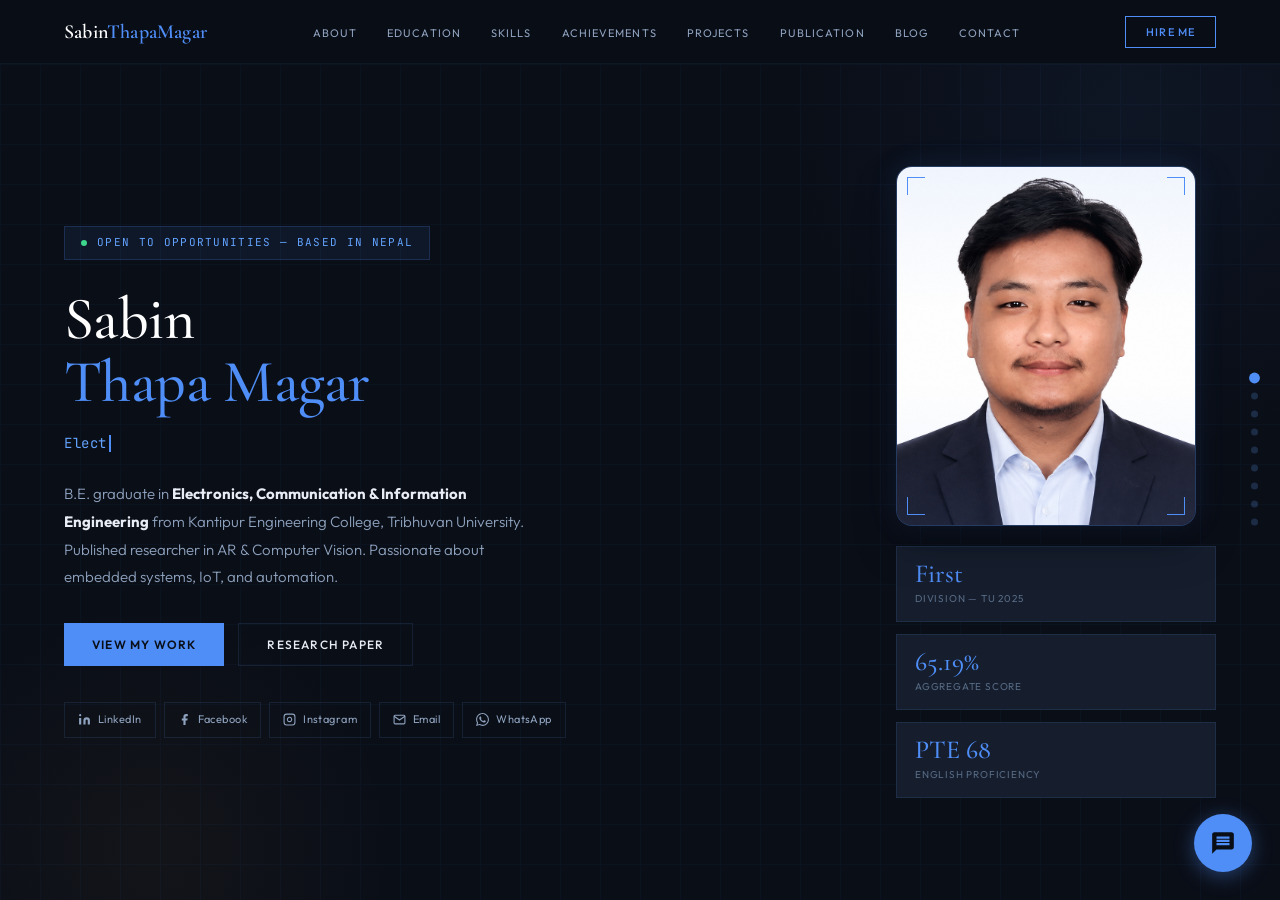
==== commit 2014529c: "Add files via upload" ====
--- a/index.html
+++ b/index.html
@@ -1,314 +1,704 @@
 <!DOCTYPE html>
 <html lang="en">
 <head>
-  <meta charset="UTF-8">
-  <meta name="viewport" content="width=device-width, initial-scale=1.0">
-  <meta name="description" content="Sabin Thapa Magar — B.E. Electronics, Communication & Information Engineer from Kantipur Engineering College, Tribhuvan University, Nepal. Embedded Systems, IoT, PLC Automation.">
-  <meta name="keywords" content="Sabin Thapa Magar, Electronics Engineer, Nepal, KEC, TU, IoT, PLC, Automation, Embedded Systems">
-  <meta name="author" content="Sabin Thapa Magar">
-  <meta property="og:title" content="Sabin Thapa Magar | B.E. Electronics Engineer">
-  <meta property="og:description" content="B.E. graduate in Electronics, Communication & Information Engineering from KEC, TU, Nepal.">
-  <meta property="og:type" content="website">
-  <title>Sabin Thapa Magar | B.E. Electronics, Communication & Information Engineer</title>
-
-  <!-- Fonts -->
-  <link rel="preconnect" href="https://fonts.googleapis.com">
-  <link rel="preconnect" href="https://fonts.gstatic.com" crossorigin>
-  <link href="https://fonts.googleapis.com/css2?family=Cormorant+Garamond:ital,wght@0,400;0,500;0,600;1,400&family=Outfit:wght@300;400;500;600&family=JetBrains+Mono:wght@400;500&display=swap" rel="stylesheet">
-
-  <!-- Stylesheet -->
-  <link rel="stylesheet" href="css/style.css">
-
-  <!-- Netlify identity (only needed if you use Netlify CMS later) -->
-  <!-- <script src="https://identity.netlify.com/v1/netlify-identity-widget.js"></script> -->
+<meta charset="UTF-8">
+<meta name="viewport" content="width=device-width, initial-scale=1.0">
+<title>Sabin Thapa Magar | B.E. Electronics, Communication & Information Engineer</title>
+<link href="https://fonts.googleapis.com/css2?family=Cormorant+Garamond:ital,wght@0,400;0,500;0,600;1,400&family=Outfit:wght@300;400;500;600&family=JetBrains+Mono:wght@400;500&display=swap" rel="stylesheet">
+<style>
+:root{
+  --bg:#0a0e17;--bg2:#0f1520;--bg3:#141b2a;
+  --surface:#161e2e;--surface2:#1c2535;
+  --border:rgba(99,163,255,.12);--border2:rgba(99,163,255,.06);
+  --accent:#4f8ef7;--accent2:#63a3ff;
+  --gold:#e8b84b;--gold2:#f5cc6b;--green:#3dd68c;
+  --text:#e8ecf4;--text2:#8fa3bf;--text3:#566a84;--white:#ffffff;
+  --mono:'JetBrains Mono',monospace;--serif:'Cormorant Garamond',serif;--sans:'Outfit',sans-serif;
+}
+*,*::before,*::after{box-sizing:border-box;margin:0;padding:0;}
+html,body{height:100%;overflow:hidden;}
+body{font-family:var(--sans);background:var(--bg);color:var(--text);line-height:1.6;}
+::selection{background:rgba(79,142,247,.3);color:var(--white);}
+::-webkit-scrollbar{width:4px;}
+::-webkit-scrollbar-track{background:var(--bg);}
+::-webkit-scrollbar-thumb{background:var(--accent);border-radius:2px;}
+
+/* ══ PAGE SYSTEM ══ */
+#page-wrap{position:fixed;top:64px;left:0;right:0;bottom:0;overflow:hidden;}
+.page{
+  position:absolute;top:0;left:0;right:0;bottom:0;
+  overflow-y:auto;overflow-x:hidden;-webkit-overflow-scrolling:touch;
+  opacity:0;transform:translateY(16px);
+  transition:opacity .42s cubic-bezier(.4,0,.2,1),transform .42s cubic-bezier(.4,0,.2,1);
+  pointer-events:none;visibility:hidden;
+}
+.page.active{opacity:1;transform:translateY(0);pointer-events:all;visibility:visible;}
+
+/* ══ PAGE DOTS ══ */
+.page-dots{
+  position:fixed;right:22px;top:50%;transform:translateY(-50%);
+  display:flex;flex-direction:column;gap:11px;z-index:900;
+}
+.pd{width:7px;height:7px;border-radius:50%;background:rgba(99,163,255,.2);border:none;
+  cursor:pointer;transition:all .3s;padding:0;}
+.pd.active{background:var(--accent);transform:scale(1.55);}
+.pd:hover{background:var(--accent2);}
+@media(max-width:768px){.page-dots{display:none;}}
+
+/* ══ NAV ══ */
+nav{position:fixed;top:0;left:0;right:0;z-index:1000;height:64px;
+  background:rgba(10,14,23,.92);backdrop-filter:blur(20px);
+  border-bottom:1px solid var(--border2);
+  display:flex;align-items:center;justify-content:space-between;padding:0 64px;}
+.nav-logo{font-family:var(--serif);font-size:20px;font-weight:600;color:var(--white);
+  background:none;border:none;cursor:pointer;letter-spacing:.01em;}
+.nav-logo span{color:var(--accent);}
+.nav-links{display:flex;gap:30px;list-style:none;}
+.nav-links button{font-size:11px;font-weight:400;letter-spacing:.1em;text-transform:uppercase;
+  color:var(--text2);background:none;border:none;cursor:pointer;font-family:var(--sans);
+  transition:color .2s;padding:0;}
+.nav-links button:hover,.nav-links button.active{color:var(--accent);}
+.nav-right{display:flex;gap:10px;align-items:center;}
+.nav-cta{font-size:11px;font-weight:500;letter-spacing:.1em;text-transform:uppercase;
+  color:var(--accent);border:1px solid var(--accent);padding:8px 20px;
+  background:none;cursor:pointer;font-family:var(--sans);transition:all .2s;}
+.nav-cta:hover{background:var(--accent);color:var(--bg);}
+.hamburger{display:none;flex-direction:column;gap:5px;cursor:pointer;background:none;border:none;padding:4px;}
+.hamburger span{display:block;width:22px;height:1.5px;background:var(--text2);}
+.mobile-nav{position:fixed;top:64px;left:0;right:0;background:rgba(10,14,23,.98);
+  border-bottom:1px solid var(--border);padding:24px 32px;
+  display:none;flex-direction:column;gap:20px;z-index:999;}
+.mobile-nav.open{display:flex;}
+.mobile-nav button{font-size:13px;color:var(--text2);letter-spacing:.08em;text-transform:uppercase;
+  background:none;border:none;cursor:pointer;font-family:var(--sans);text-align:left;padding:0;transition:color .2s;}
+.mobile-nav button:hover{color:var(--accent);}
+
+/* ══ HERO ══ */
+#page-hero{background:var(--bg);}
+.hero-section{
+  min-height:calc(100vh - 64px);display:flex;align-items:center;
+  padding:60px 64px;position:relative;overflow:hidden;
+}
+.hero-circuit{position:absolute;inset:0;opacity:.04;
+  background-image:linear-gradient(var(--accent) 1px,transparent 1px),linear-gradient(90deg,var(--accent) 1px,transparent 1px);
+  background-size:40px 40px;}
+.hero-glow-1{position:absolute;top:-300px;right:-200px;width:700px;height:700px;
+  background:radial-gradient(circle,rgba(79,142,247,.06) 0%,transparent 70%);pointer-events:none;}
+.hero-glow-2{position:absolute;bottom:-200px;left:-100px;width:500px;height:500px;
+  background:radial-gradient(circle,rgba(232,184,75,.04) 0%,transparent 70%);pointer-events:none;}
+.hero-inner{position:relative;z-index:2;display:grid;grid-template-columns:1fr 320px;gap:80px;
+  align-items:center;max-width:1200px;width:100%;margin:0 auto;}
+.hero-tag{display:inline-flex;align-items:center;gap:10px;background:rgba(79,142,247,.08);
+  border:1px solid rgba(79,142,247,.2);padding:7px 16px;margin-bottom:28px;}
+.hero-tag-dot{width:6px;height:6px;background:var(--green);border-radius:50%;animation:pulse 2s infinite;}
+@keyframes pulse{0%,100%{opacity:1;transform:scale(1);}50%{opacity:.5;transform:scale(1.3);}}
+.hero-tag span{font-family:var(--mono);font-size:11px;color:var(--accent2);letter-spacing:.12em;text-transform:uppercase;}
+h1{font-family:var(--serif);font-size:60px;font-weight:500;line-height:1.05;color:var(--white);
+  margin-bottom:14px;letter-spacing:-.01em;}
+h1 .name-accent{color:var(--accent);}
+h1 .name-block{display:block;}
+
+/* Typing animation */
+.hero-typed-wrap{display:flex;align-items:center;gap:0;margin-bottom:22px;min-height:30px;}
+.hero-typed-text{font-family:var(--mono);font-size:14px;color:var(--accent2);letter-spacing:.04em;}
+.typed-cursor{display:inline-block;width:2px;height:17px;background:var(--accent);
+  margin-left:2px;animation:blink .7s step-end infinite;vertical-align:middle;}
+@keyframes blink{0%,100%{opacity:1;}50%{opacity:0;}}
+
+.hero-desc{font-size:15px;font-weight:300;line-height:1.85;color:var(--text2);max-width:480px;margin-bottom:32px;}
+.hero-btns{display:flex;gap:14px;flex-wrap:wrap;margin-bottom:36px;}
+.btn-primary{background:var(--accent);color:var(--bg);font-family:var(--sans);font-size:12px;
+  font-weight:600;letter-spacing:.1em;text-transform:uppercase;padding:13px 28px;
+  border:none;cursor:pointer;transition:all .2s;text-decoration:none;display:inline-flex;align-items:center;}
+.btn-primary:hover{background:var(--accent2);transform:translateY(-2px);}
+.btn-outline{border:1px solid var(--border);color:var(--text);font-family:var(--sans);font-size:12px;
+  font-weight:500;letter-spacing:.1em;text-transform:uppercase;padding:13px 28px;
+  background:none;cursor:pointer;transition:all .2s;text-decoration:none;display:inline-flex;align-items:center;}
+.btn-outline:hover{border-color:var(--accent);color:var(--accent);}
+
+/* Social Pills */
+.hero-socials{display:flex;gap:8px;flex-wrap:wrap;}
+.social-pill{display:flex;align-items:center;gap:7px;padding:8px 13px;
+  border:1px solid var(--border);color:var(--text2);text-decoration:none;
+  font-size:11px;letter-spacing:.04em;transition:all .2s;}
+.social-pill svg{width:13px;height:13px;flex-shrink:0;}
+.social-pill:hover{transform:translateY(-2px);}
+.sp-linkedin:hover{border-color:#0a66c2;color:#0a66c2;}
+.sp-facebook:hover{border-color:#1877f2;color:#1877f2;}
+.sp-instagram:hover{border-color:#e1306c;color:#e1306c;}
+.sp-email:hover{border-color:var(--gold);color:var(--gold);}
+.sp-whatsapp:hover{border-color:#25d366;color:#25d366;}
+
+/* Hero Right */
+.hero-right{display:flex;flex-direction:column;gap:20px;}
+.hero-photo-frame{width:300px;height:360px;border:1px solid rgba(79,142,247,.25);
+  background:var(--surface);position:relative;overflow:hidden;flex-shrink:0;
+  border-radius:16px;box-shadow:0 0 30px rgba(79,142,247,.12),0 20px 40px rgba(0,0,0,.35);
+  transition:all .3s ease;}
+.hero-photo-frame:hover{transform:translateY(-5px);box-shadow:0 0 40px rgba(79,142,247,.2),0 25px 50px rgba(0,0,0,.45);}
+.hero-photo-frame img{width:100%;height:100%;object-fit:cover;object-position:center top;transition:transform .4s ease;}
+.hero-photo-frame:hover img{transform:scale(1.03);}
+.photo-glow{position:absolute;inset:0;pointer-events:none;
+  background:linear-gradient(180deg,rgba(79,142,247,.08),transparent 40%,transparent 60%,rgba(79,142,247,.08));}
+.frame-corner{position:absolute;width:18px;height:18px;border-color:var(--accent);border-style:solid;}
+.frame-corner.tl{top:10px;left:10px;border-width:1px 0 0 1px;}
+.frame-corner.tr{top:10px;right:10px;border-width:1px 1px 0 0;}
+.frame-corner.bl{bottom:10px;left:10px;border-width:0 0 1px 1px;}
+.frame-corner.br{bottom:10px;right:10px;border-width:0 1px 1px 0;}
+.hero-stats-col{display:flex;flex-direction:column;gap:12px;}
+.stat-box{background:var(--surface);border:1px solid var(--border);padding:14px 18px;display:flex;flex-direction:column;gap:4px;}
+.stat-box .num{font-family:var(--serif);font-size:26px;color:var(--accent);font-weight:500;line-height:1;}
+.stat-box .lbl{font-size:10px;color:var(--text3);letter-spacing:.08em;text-transform:uppercase;}
+
+/* ══ SECTION COMMONS ══ */
+.pc{padding:56px 64px 80px;max-width:1200px;margin:0 auto;}
+.section-kicker{display:flex;align-items:center;gap:12px;margin-bottom:14px;}
+.section-kicker-line{width:28px;height:1px;background:var(--accent);}
+.section-kicker span{font-family:var(--mono);font-size:11px;color:var(--accent);letter-spacing:.14em;text-transform:uppercase;}
+h2{font-family:var(--serif);font-size:44px;font-weight:500;color:var(--white);line-height:1.1;letter-spacing:-.01em;}
+.section-desc{font-size:15px;color:var(--text2);line-height:1.8;max-width:520px;margin-top:12px;}
+
+/* ══ ABOUT ══ */
+#page-about{background:var(--bg2);}
+.about-grid{display:grid;grid-template-columns:1.2fr 1fr;gap:80px;align-items:start;margin-top:48px;}
+.about-text p{font-size:15px;line-height:1.9;color:var(--text2);margin-bottom:18px;}
+.about-text p strong{color:var(--text);font-weight:500;}
+.about-highlights{margin-top:32px;display:flex;flex-direction:column;gap:16px;}
+.ah-item{display:flex;gap:14px;align-items:flex-start;}
+.ah-icon{width:34px;height:34px;background:rgba(79,142,247,.08);border:1px solid rgba(79,142,247,.15);
+  display:flex;align-items:center;justify-content:center;flex-shrink:0;font-size:15px;}
+.ah-title{font-size:13px;font-weight:500;color:var(--text);}
+.ah-sub{font-size:12px;color:var(--text3);margin-top:2px;line-height:1.5;}
+.about-sidebar{display:flex;flex-direction:column;gap:20px;}
+.info-card{background:var(--surface);border:1px solid var(--border);padding:28px;}
+.info-card-label{font-family:var(--mono);font-size:10px;color:var(--accent);letter-spacing:.14em;text-transform:uppercase;
+  margin-bottom:20px;padding-bottom:12px;border-bottom:1px solid var(--border2);}
+.edu-item{margin-bottom:20px;padding-bottom:20px;border-bottom:1px solid var(--border2);}
+.edu-item:last-child{margin-bottom:0;padding-bottom:0;border-bottom:none;}
+.edu-degree{font-family:var(--serif);font-size:16px;color:var(--white);margin-bottom:4px;}
+.edu-school{font-size:12px;color:var(--accent);margin-bottom:3px;}
+.edu-year{font-family:var(--mono);font-size:11px;color:var(--text3);}
+.edu-note{font-size:12px;color:var(--text2);margin-top:6px;line-height:1.6;}
+.social-card-list{display:flex;flex-direction:column;gap:8px;}
+.scl-btn{display:flex;align-items:center;gap:10px;padding:10px 13px;
+  border:1px solid var(--border);color:var(--text2);text-decoration:none;
+  font-size:12px;transition:all .2s;background:rgba(255,255,255,.02);}
+.scl-btn svg{width:15px;height:15px;flex-shrink:0;}
+.scl-btn:hover{transform:translateX(3px);}
+.scl-btn.scl-li:hover{border-color:#0a66c2;color:#0a66c2;background:rgba(10,102,194,.05);}
+.scl-btn.scl-fb:hover{border-color:#1877f2;color:#1877f2;background:rgba(24,119,242,.05);}
+.scl-btn.scl-ig:hover{border-color:#e1306c;color:#e1306c;background:rgba(225,48,108,.05);}
+.scl-btn.scl-em:hover{border-color:var(--gold);color:var(--gold);background:rgba(232,184,75,.05);}
+.scl-btn.scl-wa:hover{border-color:#25d366;color:#25d366;background:rgba(37,211,102,.05);}
+
+/* ══ EDUCATION ══ */
+#page-education{background:var(--bg);}
+.edu-timeline{margin-top:48px;display:flex;flex-direction:column;gap:0;}
+.edu-tl-item{display:grid;grid-template-columns:140px 1fr;gap:32px;position:relative;padding-bottom:40px;}
+.edu-tl-item:last-child{padding-bottom:0;}
+.edu-tl-item::before{content:'';position:absolute;left:139px;top:14px;bottom:0;width:1px;background:var(--border2);}
+.edu-tl-item:last-child::before{display:none;}
+.edu-tl-year{font-family:var(--mono);font-size:11px;color:var(--text3);text-align:right;padding-top:12px;letter-spacing:.08em;}
+.edu-tl-dot{position:absolute;left:132px;top:12px;width:15px;height:15px;border:2px solid var(--accent);background:var(--bg);border-radius:50%;}
+.edu-tl-body{background:var(--surface);border:1px solid var(--border);padding:24px 28px;transition:border-color .25s;}
+.edu-tl-body:hover{border-color:rgba(79,142,247,.3);}
+.edu-tl-degree{font-family:var(--serif);font-size:18px;color:var(--white);margin-bottom:4px;}
+.edu-tl-school a{color:var(--accent);text-decoration:none;display:inline-flex;align-items:center;gap:5px;font-size:13px;transition:color .2s;}
+.edu-tl-school a:hover{color:var(--accent2);}
+.edu-tl-meta{font-family:var(--mono);font-size:11px;color:var(--text3);margin-bottom:10px;}
+.edu-tl-tags{display:flex;flex-wrap:wrap;gap:6px;}
+.edu-tl-badge{font-family:var(--mono);font-size:10px;background:rgba(79,142,247,.08);border:1px solid rgba(79,142,247,.15);color:var(--accent2);padding:3px 8px;}
+
+/* ══ SKILLS ══ */
+#page-skills{background:var(--bg);}
+.skills-grid{display:grid;grid-template-columns:repeat(3,1fr);gap:20px;margin-top:48px;}
+.skill-card{background:var(--surface);border:1px solid var(--border);padding:28px;transition:all .25s;position:relative;overflow:hidden;}
+.skill-card::before{content:'';position:absolute;top:0;left:0;right:0;height:2px;
+  background:linear-gradient(90deg,var(--accent),transparent);opacity:0;transition:opacity .25s;}
+.skill-card:hover{border-color:rgba(79,142,247,.3);transform:translateY(-3px);}
+.skill-card:hover::before{opacity:1;}
+.skill-icon{font-size:26px;margin-bottom:14px;}
+.skill-title{font-size:14px;font-weight:600;color:var(--white);margin-bottom:8px;}
+.skill-desc{font-size:12px;color:var(--text2);line-height:1.7;margin-bottom:16px;}
+.skill-tags{display:flex;flex-wrap:wrap;gap:6px;}
+.tag{font-family:var(--mono);font-size:10px;color:var(--accent2);background:rgba(79,142,247,.08);
+  border:1px solid rgba(79,142,247,.15);padding:3px 8px;letter-spacing:.05em;}
+
+/* ══ ACHIEVEMENTS ══ */
+#page-achievements{background:var(--bg2);}
+.ach-grid{display:grid;grid-template-columns:repeat(2,1fr);gap:20px;margin-top:48px;}
+.ach-card{background:var(--surface);border:1px solid var(--border);padding:28px;
+  display:flex;gap:20px;align-items:flex-start;transition:border-color .2s;}
+.ach-card:hover{border-color:rgba(79,142,247,.25);}
+.ach-badge{width:48px;height:48px;flex-shrink:0;display:flex;align-items:center;justify-content:center;
+  font-size:22px;background:rgba(79,142,247,.08);border:1px solid rgba(79,142,247,.15);}
+.ach-year{font-family:var(--mono);font-size:10px;color:var(--gold);letter-spacing:.1em;margin-bottom:6px;}
+.ach-title{font-size:14px;font-weight:600;color:var(--white);margin-bottom:4px;}
+.ach-org{font-size:12px;color:var(--text2);line-height:1.5;}
+
+/* ══ PROJECTS ══ */
+#page-projects{background:var(--bg);}
+.projects-grid{display:grid;grid-template-columns:repeat(2,1fr);gap:24px;margin-top:48px;}
+.project-card{background:var(--surface);border:1px solid var(--border);padding:32px;
+  position:relative;transition:all .25s;overflow:hidden;}
+.project-card::after{content:'';position:absolute;inset:0;border:1px solid var(--accent);
+  opacity:0;transition:opacity .25s;pointer-events:none;}
+.project-card:hover{transform:translateY(-4px);}
+.project-card:hover::after{opacity:.3;}
+.project-num{font-family:var(--mono);font-size:36px;color:var(--border);font-weight:500;
+  position:absolute;top:24px;right:28px;line-height:1;}
+.project-kicker{font-family:var(--mono);font-size:10px;color:var(--accent);letter-spacing:.12em;text-transform:uppercase;margin-bottom:14px;}
+.project-title{font-family:var(--serif);font-size:22px;color:var(--white);margin-bottom:12px;line-height:1.2;}
+.project-desc{font-size:13px;color:var(--text2);line-height:1.8;margin-bottom:20px;}
+.project-tech{display:flex;flex-wrap:wrap;gap:6px;margin-bottom:20px;}
+.project-tech span{font-family:var(--mono);font-size:10px;color:var(--text3);border:1px solid var(--border2);padding:3px 8px;}
+.project-status{display:inline-flex;align-items:center;gap:6px;font-size:11px;font-weight:500;letter-spacing:.06em;}
+.project-status.done{color:var(--green);}
+.project-status.progress{color:var(--gold);}
+.project-status.planned{color:var(--text3);}
+.project-status::before{content:'';width:6px;height:6px;border-radius:50%;background:currentColor;flex-shrink:0;}
+.project-links{display:flex;gap:10px;margin-top:16px;flex-wrap:wrap;}
+.project-link{display:inline-flex;align-items:center;gap:6px;font-family:var(--mono);font-size:10px;
+  color:var(--accent2);border:1px solid rgba(79,142,247,.2);padding:5px 10px;text-decoration:none;
+  transition:all .2s;letter-spacing:.04em;}
+.project-link:hover{background:rgba(79,142,247,.1);border-color:var(--accent);}
+.project-link svg{width:10px;height:10px;fill:none;stroke:currentColor;stroke-width:2;}
+
+/* ══ PUBLICATION ══ */
+.pub-card{background:var(--surface);border:1px solid rgba(79,142,247,.2);padding:32px;
+  margin-top:32px;position:relative;overflow:hidden;}
+.pub-card::before{content:'PUBLISHED';position:absolute;top:14px;right:16px;
+  font-family:var(--mono);font-size:9px;color:var(--green);letter-spacing:.14em;
+  background:rgba(61,214,140,.08);border:1px solid rgba(61,214,140,.2);padding:3px 8px;}
+.pub-journal{font-family:var(--mono);font-size:10px;color:var(--accent);letter-spacing:.1em;text-transform:uppercase;margin-bottom:10px;}
+.pub-title{font-family:var(--serif);font-size:20px;color:var(--white);line-height:1.25;margin-bottom:10px;}
+.pub-authors{font-size:12px;color:var(--text2);margin-bottom:8px;}
+.pub-authors strong{color:var(--text);}
+.pub-meta{font-family:var(--mono);font-size:11px;color:var(--text3);margin-bottom:16px;line-height:1.7;}
+.pub-abstract{font-size:13px;color:var(--text2);line-height:1.8;margin-bottom:18px;}
+.pub-links{display:flex;gap:10px;flex-wrap:wrap;}
+.pub-link{display:inline-flex;align-items:center;gap:7px;font-size:11px;font-weight:500;
+  letter-spacing:.06em;text-transform:uppercase;padding:9px 18px;text-decoration:none;transition:all .2s;border:1px solid var(--border);}
+.pub-link.primary{background:var(--accent);color:var(--bg);border-color:var(--accent);}
+.pub-link.primary:hover{background:var(--accent2);}
+.pub-link.secondary{color:var(--accent);border-color:rgba(79,142,247,.3);}
+.pub-link.secondary:hover{background:rgba(79,142,247,.08);}
+.pub-link svg{width:13px;height:13px;fill:none;stroke:currentColor;stroke-width:2.5;}
+
+/* ══ BLOG ══ */
+#page-blog{background:var(--bg);}
+.blog-grid{display:grid;grid-template-columns:repeat(3,1fr);gap:20px;margin-top:48px;}
+.blog-card{background:var(--surface);border:1px solid var(--border);padding:24px;transition:border-color .2s;}
+.blog-card:hover{border-color:rgba(79,142,247,.3);}
+.blog-card-cat{font-family:var(--mono);font-size:10px;color:var(--accent);letter-spacing:.1em;text-transform:uppercase;margin-bottom:10px;}
+.blog-card-title{font-family:var(--serif);font-size:18px;color:var(--white);line-height:1.25;margin-bottom:10px;}
+.blog-card-excerpt{font-size:12px;color:var(--text2);line-height:1.7;margin-bottom:16px;}
+.blog-card-meta{font-size:11px;color:var(--text3);}
+
+/* ══ CONTACT ══ */
+#page-contact{background:var(--bg2);}
+.contact-grid{display:grid;grid-template-columns:1fr 1.3fr;gap:64px;align-items:start;margin-top:48px;}
+.contact-item{display:flex;gap:16px;align-items:flex-start;margin-bottom:20px;}
+.contact-icon{width:38px;height:38px;border:1px solid var(--border);display:flex;align-items:center;
+  justify-content:center;font-size:16px;flex-shrink:0;color:var(--accent);}
+.contact-label{font-size:10px;color:var(--text3);letter-spacing:.1em;text-transform:uppercase;margin-bottom:3px;}
+.contact-val{font-size:14px;color:var(--text);}
+.contact-val a{color:inherit;text-decoration:none;transition:color .2s;}
+.contact-val a:hover{color:var(--accent);}
+.contact-form{background:var(--surface);border:1px solid var(--border);padding:36px;}
+.form-row{display:grid;grid-template-columns:1fr 1fr;gap:14px;margin-bottom:14px;}
+.form-group label{display:block;font-size:10px;color:var(--text3);letter-spacing:.1em;text-transform:uppercase;margin-bottom:7px;}
+.form-group input,.form-group textarea{width:100%;background:rgba(255,255,255,.03);border:1px solid var(--border);
+  padding:11px 14px;font-family:var(--sans);font-size:13px;color:var(--text);outline:none;transition:border-color .2s;resize:vertical;}
+.form-group input:focus,.form-group textarea:focus{border-color:var(--accent);}
+.form-group input::placeholder,.form-group textarea::placeholder{color:var(--text3);}
+.form-group textarea{min-height:110px;}
+.form-submit{margin-top:16px;}
+.contact-socials{margin-top:32px;}
+.contact-socials-label{font-family:var(--mono);font-size:10px;color:var(--accent);letter-spacing:.14em;
+  text-transform:uppercase;margin-bottom:14px;padding-bottom:10px;border-bottom:1px solid var(--border2);}
+.contact-social-list{display:flex;flex-direction:column;gap:8px;}
+.csb{display:flex;align-items:center;gap:12px;padding:12px 16px;
+  border:1px solid var(--border);color:var(--text2);text-decoration:none;
+  font-size:13px;transition:all .2s;background:rgba(255,255,255,.02);}
+.csb svg{width:18px;height:18px;flex-shrink:0;}
+.csb .csb-name{flex:1;font-weight:500;}
+.csb .csb-handle{font-family:var(--mono);font-size:11px;color:var(--text3);}
+.csb:hover{transform:translateX(4px);}
+.csb.csb-li:hover{border-color:#0a66c2;color:#0a66c2;background:rgba(10,102,194,.06);}
+.csb.csb-fb:hover{border-color:#1877f2;color:#1877f2;background:rgba(24,119,242,.06);}
+.csb.csb-ig:hover{border-color:#e1306c;color:#e1306c;background:rgba(225,48,108,.06);}
+.csb.csb-em:hover{border-color:var(--gold);color:var(--gold);background:rgba(232,184,75,.06);}
+.csb.csb-wa:hover{border-color:#25d366;color:#25d366;background:rgba(37,211,102,.06);}
+.page-footer{border-top:1px solid var(--border2);padding:22px 64px;
+  display:flex;align-items:center;justify-content:space-between;margin-top:56px;}
+.footer-logo{font-family:var(--serif);font-size:17px;color:var(--white);}
+.footer-logo span{color:var(--accent);}
+.footer-copy{font-family:var(--mono);font-size:11px;color:var(--text3);}
+
+/* ══ TOAST ══ */
+.toast{position:fixed;bottom:28px;left:50%;transform:translateX(-50%);
+  background:var(--surface);border:1px solid var(--green);color:var(--green);
+  padding:12px 24px;font-size:13px;z-index:3000;opacity:0;transition:opacity .3s;
+  pointer-events:none;white-space:nowrap;}
+.toast.show{opacity:1;}
+
+/* ══ CHAT BUBBLE ══ */
+#chat-bubble-btn{position:fixed;bottom:28px;right:28px;z-index:1500;width:58px;height:58px;
+  border-radius:50%;background:var(--accent);border:none;cursor:pointer;
+  display:flex;align-items:center;justify-content:center;
+  box-shadow:0 4px 20px rgba(79,142,247,.4);transition:all .25s;}
+#chat-bubble-btn:hover{background:var(--accent2);transform:scale(1.08);}
+#chat-bubble-btn svg{width:26px;height:26px;fill:var(--bg);pointer-events:none;}
+.chat-notif{position:absolute;top:4px;right:4px;width:14px;height:14px;background:#ef4444;
+  border-radius:50%;border:2px solid var(--bg);animation:pulse 2s infinite;display:none;}
+#chat-widget{position:fixed;bottom:100px;right:28px;z-index:1500;width:340px;
+  background:var(--bg2);border:1px solid var(--border);
+  box-shadow:0 12px 40px rgba(0,0,0,.5);display:none;flex-direction:column;max-height:500px;overflow:hidden;}
+#chat-widget.open{display:flex;}
+.chat-header{background:var(--accent);padding:16px 20px;display:flex;align-items:center;justify-content:space-between;flex-shrink:0;}
+.chat-header-info{display:flex;align-items:center;gap:12px;}
+.chat-avatar{width:36px;height:36px;border-radius:50%;background:rgba(255,255,255,.2);
+  display:flex;align-items:center;justify-content:center;font-family:var(--serif);font-size:16px;color:#fff;}
+.chat-name{font-size:13px;font-weight:600;color:#fff;}
+.chat-status{font-size:11px;color:rgba(255,255,255,.75);display:flex;align-items:center;gap:5px;}
+.chat-status-dot{width:6px;height:6px;background:#3dd68c;border-radius:50%;}
+.chat-close{background:none;border:none;color:rgba(255,255,255,.8);font-size:18px;cursor:pointer;line-height:1;}
+.chat-body{flex:1;overflow-y:auto;padding:16px;display:flex;flex-direction:column;gap:12px;}
+.chat-msg{max-width:85%;}
+.chat-msg.bot{align-self:flex-start;}
+.chat-msg.user{align-self:flex-end;}
+.chat-bubble-msg{padding:10px 14px;font-size:13px;line-height:1.6;}
+.chat-msg.bot .chat-bubble-msg{background:var(--surface);border:1px solid var(--border2);color:var(--text);border-radius:0 12px 12px 12px;}
+.chat-msg.user .chat-bubble-msg{background:var(--accent);color:#fff;border-radius:12px 12px 0 12px;}
+.chat-quick-btns{display:flex;flex-wrap:wrap;gap:6px;margin-top:8px;}
+.chat-qbtn{font-size:11px;border:1px solid var(--border);background:none;color:var(--accent);
+  padding:5px 10px;cursor:pointer;transition:all .2s;text-align:left;border-radius:4px;font-family:var(--sans);}
+.chat-qbtn:hover{background:rgba(79,142,247,.1);border-color:var(--accent);}
+.chat-footer{border-top:1px solid var(--border2);padding:12px 16px;flex-shrink:0;display:flex;flex-direction:column;gap:10px;}
+.chat-contact-btns{display:grid;grid-template-columns:1fr 1fr;gap:8px;}
+.chat-contact-btn{display:flex;align-items:center;justify-content:center;gap:7px;padding:10px;
+  font-size:12px;font-weight:600;letter-spacing:.04em;border:none;cursor:pointer;text-decoration:none;transition:all .2s;}
+.chat-contact-btn.email{background:var(--surface);color:var(--text);border:1px solid var(--border);}
+.chat-contact-btn.email:hover{border-color:var(--accent);color:var(--accent);}
+.chat-contact-btn.whatsapp{background:#25D366;color:#fff;}
+.chat-contact-btn.whatsapp:hover{background:#1ebe5d;}
+.chat-contact-btn svg{width:15px;height:15px;fill:currentColor;flex-shrink:0;}
+.chat-input-row{display:flex;gap:8px;}
+.chat-input{flex:1;background:var(--surface);border:1px solid var(--border);padding:9px 12px;
+  font-family:var(--sans);font-size:12px;color:var(--text);outline:none;}
+.chat-input:focus{border-color:var(--accent);}
+.chat-send{background:var(--accent);border:none;color:var(--bg);width:36px;height:36px;
+  cursor:pointer;display:flex;align-items:center;justify-content:center;transition:background .2s;}
+.chat-send:hover{background:var(--accent2);}
+.chat-send svg{width:16px;height:16px;fill:currentColor;}
+
+/* ══ RESPONSIVE ══ */
+@media(max-width:1024px){
+  nav{padding:0 32px;}
+  .nav-links{display:none;}
+  .hamburger{display:flex;}
+  .hero-section{padding:48px 32px 64px;}
+  .hero-inner{grid-template-columns:1fr;gap:48px;}
+  .hero-right{display:none;}
+  .pc{padding:40px 32px 64px;}
+  .about-grid,.contact-grid{grid-template-columns:1fr;}
+  .skills-grid{grid-template-columns:repeat(2,1fr);}
+  .ach-grid,.projects-grid{grid-template-columns:1fr;}
+  .blog-grid{grid-template-columns:1fr;}
+  .form-row{grid-template-columns:1fr;}
+  .page-footer{flex-direction:column;gap:12px;text-align:center;padding:20px 32px;}
+}
+@media(max-width:600px){
+  h1{font-size:44px;}h2{font-size:34px;}
+  .skills-grid{grid-template-columns:1fr;}
+  nav{padding:0 20px;}
+  .hero-socials{gap:6px;}
+  .social-pill{padding:7px 10px;font-size:10px;}
+}
+</style>
 </head>
 <body>
 
-<!-- ── NAVIGATION ── -->
+<!-- ── NAV ── -->
 <nav>
-  <a href="#hero" class="nav-logo">Sabin<span>ThapaMagar</span></a>
+  <button class="nav-logo" onclick="showPage('hero')">Sabin<span>ThapaMagar</span></button>
   <ul class="nav-links">
-    <li><a href="#about">About</a></li>
-    <li><a href="#education">Education</a></li>
-    <li><a href="#skills">Skills</a></li>
-    <li><a href="#achievements">Achievements</a></li>
-    <li><a href="#projects">Projects</a></li>
-    <li><a href="#blog">Blog</a></li>
-    <li><a href="#contact">Contact</a></li>
+    <li><button onclick="showPage('about')" data-page="about">About</button></li>
+    <li><button onclick="showPage('education')" data-page="education">Education</button></li>
+    <li><button onclick="showPage('skills')" data-page="skills">Skills</button></li>
+    <li><button onclick="showPage('achievements')" data-page="achievements">Achievements</button></li>
+    <li><button onclick="showPage('projects')" data-page="projects">Projects</button></li>
+    <li><button onclick="showPage('publication')" data-page="publication">Publication</button></li>
+    <li><button onclick="showPage('blog')" data-page="blog">Blog</button></li>
+    <li><button onclick="showPage('contact')" data-page="contact">Contact</button></li>
   </ul>
   <div class="nav-right">
-    <a href="#contact" class="nav-cta">Hire Me</a>
-    <button class="hamburger" onclick="toggleMobileNav()" aria-label="Toggle menu">
+    <button class="nav-cta" onclick="showPage('contact')">Hire Me</button>
+    <button class="hamburger" onclick="toggleMobileNav()" aria-label="Menu">
       <span></span><span></span><span></span>
     </button>
   </div>
 </nav>
-
 <div class="mobile-nav" id="mobileNav">
-  <a href="#about"        onclick="closeMobileNav()">About</a>
-  <a href="#education"    onclick="closeMobileNav()">Education</a>
-  <a href="#skills"       onclick="closeMobileNav()">Skills</a>
-  <a href="#achievements" onclick="closeMobileNav()">Achievements</a>
-  <a href="#projects"     onclick="closeMobileNav()">Projects</a>
-  <a href="#blog"         onclick="closeMobileNav()">Blog</a>
-  <a href="#contact"      onclick="closeMobileNav()">Contact</a>
+  <button onclick="showPage('about');closeMobileNav()">About</button>
+  <button onclick="showPage('education');closeMobileNav()">Education</button>
+  <button onclick="showPage('skills');closeMobileNav()">Skills</button>
+  <button onclick="showPage('achievements');closeMobileNav()">Achievements</button>
+  <button onclick="showPage('projects');closeMobileNav()">Projects</button>
+  <button onclick="showPage('publication');closeMobileNav()">Publication</button>
+  <button onclick="showPage('blog');closeMobileNav()">Blog</button>
+  <button onclick="showPage('contact');closeMobileNav()">Contact</button>
 </div>
 
-<!-- ── HERO ── -->
-<section id="hero">
-  <div class="hero-circuit"></div>
-  <div class="hero-glow-1"></div>
-  <div class="hero-glow-2"></div>
-  <div class="hero-inner">
-    <div>
-      <div class="hero-tag">
-        <div class="hero-tag-dot"></div>
-        <span>Open to Opportunities &mdash; Based in Nepal</span>
-      </div>
-      <h1>
-        <span class="name-block">Sabin</span>
-        <span class="name-block name-accent" id="typewriter" data-text="Thapa Magar" style="border-right: 2px solid var(--accent);">Thapa Magar</span>
-      </h1>
-      <p class="hero-desc">
-        B.E. graduate in <strong style="color:var(--text)">Electronics, Communication &amp; Information Engineering</strong>
-        from Kantipur Engineering College, Tribhuvan University.
-        Passionate about embedded systems, IoT, automation, and building technology that solves real-world problems.
-      </p>
-      <div class="hero-btns">
-        <a href="#projects" class="btn-primary">View My Work</a>
-        <a href="#contact" class="btn-outline">Contact Me</a>
-      </div>
-      <div class="hero-socials">
-        <a href="https://linkedin.com" target="_blank" rel="noopener" class="social-pill" title="LinkedIn">
-          <svg viewBox="0 0 24 24" fill="currentColor"><path d="M16 8a6 6 0 016 6v7h-4v-7a2 2 0 00-2-2 2 2 0 00-2 2v7h-4v-7a6 6 0 016-6zM2 9h4v12H2z"/><circle cx="4" cy="4" r="2"/></svg>
-          LinkedIn
-        </a>
-        <a href="https://www.facebook.com/SabinTMgr7" target="_blank" rel="noopener" class="social-pill" title="Facebook">
-          <svg viewBox="0 0 24 24" fill="currentColor"><path d="M18 2h-3a5 5 0 00-5 5v3H7v4h3v8h4v-8h3l1-4h-4V7a1 1 0 011-1h3z"/></svg>
-          Facebook
-        </a>
-        <a href="https://www.instagram.com/_sabinmgr/" target="_blank" rel="noopener" class="social-pill" title="Instagram">
-          <svg viewBox="0 0 24 24" fill="none" stroke="currentColor" stroke-width="2"><rect x="2" y="2" width="20" height="20" rx="5" ry="5"/><path d="M16 11.37A4 4 0 1112.63 8 4 4 0 0116 11.37z"/><line x1="17.5" y1="6.5" x2="17.51" y2="6.5"/></svg>
-          Instagram
-        </a>
-      </div>
-    </div>
-    <div class="hero-right">
-      <div class="hero-photo-frame">
-        <div class="frame-corner tl"></div>
-        <div class="frame-corner tr"></div>
-        <div class="frame-corner bl"></div>
-        <div class="frame-corner br"></div>
-        <!-- Replace with your actual photo filename -->
-        <img src="blue and white portrait.png" alt="Sabin Thapa Magar" loading="eager">
-        <div class="photo-glow"></div>
-      </div>
-      <div class="hero-stats-col">
-        <div class="stat-box">
-          <div class="num">First</div>
-          <div class="lbl">Division &mdash; TU 2025</div>
-        </div>
-        <div class="stat-box">
-          <div class="num">65.19%</div>
-          <div class="lbl">Aggregate Score</div>
-        </div>
-        <div class="stat-box">
-          <div class="num">68</div>
-          <div class="lbl">PTE English Score</div>
-        </div>
-      </div>
-    </div>
-  </div>
-</section>
-
-<!-- ── ABOUT ── -->
-<section id="about">
-  <div class="container">
+<!-- ── PAGE DOTS ── -->
+<div class="page-dots" id="pageDots">
+  <button class="pd active" data-page="hero"         onclick="showPage('hero')"         title="Home"></button>
+  <button class="pd"        data-page="about"        onclick="showPage('about')"        title="About"></button>
+  <button class="pd"        data-page="education"    onclick="showPage('education')"    title="Education"></button>
+  <button class="pd"        data-page="skills"       onclick="showPage('skills')"       title="Skills"></button>
+  <button class="pd"        data-page="achievements" onclick="showPage('achievements')" title="Achievements"></button>
+  <button class="pd"        data-page="projects"     onclick="showPage('projects')"     title="Projects"></button>
+  <button class="pd"        data-page="publication"  onclick="showPage('publication')"  title="Publication"></button>
+  <button class="pd"        data-page="blog"         onclick="showPage('blog')"         title="Blog"></button>
+  <button class="pd"        data-page="contact"      onclick="showPage('contact')"      title="Contact"></button>
+</div>
+
+<div id="page-wrap">
+
+<!-- ── PAGE: HERO ── -->
+<div class="page active" id="page-hero" data-page="hero">
+  <div class="hero-section">
+    <div class="hero-circuit"></div>
+    <div class="hero-glow-1"></div>
+    <div class="hero-glow-2"></div>
+    <div class="hero-inner">
+      <div>
+        <div class="hero-tag">
+          <div class="hero-tag-dot"></div>
+          <span>Open to Opportunities &mdash; Based in Nepal</span>
+        </div>
+        <h1>
+          <span class="name-block">Sabin</span>
+          <span class="name-block name-accent">Thapa Magar</span>
+        </h1>
+        <div class="hero-typed-wrap">
+          <span class="hero-typed-text" id="typed-role"></span>
+          <span class="typed-cursor"></span>
+        </div>
+        <p class="hero-desc">
+          B.E. graduate in <strong style="color:var(--text)">Electronics, Communication &amp; Information Engineering</strong>
+          from Kantipur Engineering College, Tribhuvan University.
+          Published researcher in AR &amp; Computer Vision. Passionate about embedded systems, IoT, and automation.
+        </p>
+        <div class="hero-btns">
+          <button class="btn-primary" onclick="showPage('projects')">View My Work</button>
+          <button class="btn-outline" onclick="showPage('publication')">Research Paper</button>
+        </div>
+        <div class="hero-socials">
+          <a href="https://www.linkedin.com/in/sabinthapamagar" target="_blank" rel="noopener" class="social-pill sp-linkedin">
+            <svg viewBox="0 0 24 24" fill="currentColor"><path d="M16 8a6 6 0 016 6v7h-4v-7a2 2 0 00-2-2 2 2 0 00-2 2v7h-4v-7a6 6 0 016-6zM2 9h4v12H2z"/><circle cx="4" cy="4" r="2"/></svg>LinkedIn
+          </a>
+          <a href="https://www.facebook.com/SabinTMgr7" target="_blank" rel="noopener" class="social-pill sp-facebook">
+            <svg viewBox="0 0 24 24" fill="currentColor"><path d="M18 2h-3a5 5 0 00-5 5v3H7v4h3v8h4v-8h3l1-4h-4V7a1 1 0 011-1h3z"/></svg>Facebook
+          </a>
+          <a href="https://www.instagram.com/_sabinmgr/" target="_blank" rel="noopener" class="social-pill sp-instagram">
+            <svg viewBox="0 0 24 24" fill="none" stroke="currentColor" stroke-width="2"><rect x="2" y="2" width="20" height="20" rx="5"/><path d="M16 11.37A4 4 0 1112.63 8 4 4 0 0116 11.37z"/><line x1="17.5" y1="6.5" x2="17.51" y2="6.5"/></svg>Instagram
+          </a>
+          <a href="mailto:sabin7magar@gmail.com" class="social-pill sp-email">
+            <svg viewBox="0 0 24 24" fill="none" stroke="currentColor" stroke-width="2"><path d="M4 4h16c1.1 0 2 .9 2 2v12c0 1.1-.9 2-2 2H4c-1.1 0-2-.9-2-2V6c0-1.1.9-2 2-2z"/><polyline points="22,6 12,13 2,6"/></svg>Email
+          </a>
+          <a href="https://wa.me/9779840771945?text=Hi%20Sabin%2C%20I%20found%20your%20portfolio!" target="_blank" rel="noopener" class="social-pill sp-whatsapp">
+            <svg viewBox="0 0 24 24" fill="currentColor"><path d="M17.472 14.382c-.297-.149-1.758-.867-2.03-.967-.273-.099-.471-.148-.67.15-.197.297-.767.966-.94 1.164-.173.199-.347.223-.644.075-.297-.15-1.255-.463-2.39-1.475-.883-.788-1.48-1.761-1.653-2.059-.173-.297-.018-.458.13-.606.134-.133.298-.347.446-.52.149-.174.198-.298.298-.497.099-.198.05-.371-.025-.52-.075-.149-.669-1.612-.916-2.207-.242-.579-.487-.5-.669-.51-.173-.008-.371-.01-.57-.01-.198 0-.52.074-.792.372-.272.297-1.04 1.016-1.04 2.479 0 1.462 1.065 2.875 1.213 3.074.149.198 2.096 3.2 5.077 4.487.709.306 1.262.489 1.694.625.712.227 1.36.195 1.871.118.571-.085 1.758-.719 2.006-1.413.248-.694.248-1.289.173-1.413-.074-.124-.272-.198-.57-.347m-5.421 7.403h-.004a9.87 9.87 0 01-5.031-1.378l-.361-.214-3.741.982.998-3.648-.235-.374a9.86 9.86 0 01-1.51-5.26c.001-5.45 4.436-9.884 9.888-9.884 2.64 0 5.122 1.03 6.988 2.898a9.825 9.825 0 012.893 6.994c-.003 5.45-4.437 9.884-9.885 9.884m8.413-18.297A11.815 11.815 0 0012.05 0C5.495 0 .16 5.335.157 11.892c0 2.096.547 4.142 1.588 5.945L.057 24l6.305-1.654a11.882 11.882 0 005.683 1.448h.005c6.554 0 11.89-5.335 11.893-11.893a11.821 11.821 0 00-3.48-8.413z"/></svg>WhatsApp
+          </a>
+        </div>
+      </div>
+      <div class="hero-right">
+        <div class="hero-photo-frame">
+          <div class="frame-corner tl"></div><div class="frame-corner tr"></div>
+          <div class="frame-corner bl"></div><div class="frame-corner br"></div>
+          <img src="blue and white portrait.png" alt="Sabin Thapa Magar">
+          <div class="photo-glow"></div>
+        </div>
+        <div class="hero-stats-col">
+          <div class="stat-box">
+            <div class="num">First</div>
+            <div class="lbl">Division &mdash; TU 2025</div>
+          </div>
+          <div class="stat-box">
+            <div class="num">65.19%</div>
+            <div class="lbl">Aggregate Score</div>
+          </div>
+          <div class="stat-box">
+            <div class="num">PTE 68</div>
+            <div class="lbl">English Proficiency</div>
+          </div>
+        </div>
+      </div>
+    </div>
+  </div>
+</div>
+
+<!-- ── PAGE: ABOUT ── -->
+<div class="page" id="page-about" data-page="about">
+  <div style="background:var(--bg2);min-height:100%;">
+  <div class="pc">
     <div class="section-kicker"><div class="section-kicker-line"></div><span>About Me</span></div>
-    <h2>Engineer. Problem Solver.<br>Lifelong Learner.</h2>
-    <div class="about-grid fade-up">
+    <h2>Engineer. Researcher.<br>Lifelong Learner.</h2>
+    <div class="about-grid">
       <div class="about-text">
-        <p>
-          I am <strong>Sabin Thapa Magar</strong>, an electronics engineer who completed my
-          <strong>Bachelor's Degree in Electronics, Communication &amp; Information Engineering</strong>
-          from Kantipur Engineering College (KEC), Dhapakhel, Lalitpur &mdash; affiliated to Tribhuvan University &mdash;
-          in 2025 with <strong>First Division</strong>.
-        </p>
-        <p>
-          My academic journey at KEC (2020–2025) built a solid foundation across digital systems,
-          communication engineering, embedded systems, antenna design, and industrial automation.
-        </p>
-        <p>
-          I completed hands-on training in <strong>Raspberry Pi with IoT</strong> and an intensive
-          <strong>Industrial Automation</strong> course covering PLC (Siemens &amp; Delta), HMI, and SCADA.
-          I competed in robotics events at HEX-2023, YATRA 4.0, and ICT Mela 4.0,
-          building real hardware and working in teams under pressure.
-        </p>
-        <p>
-          I am passionate about bridging academic electronics and practical real-world applications &mdash;
-          whether in embedded hardware, industrial control systems, wireless communication, or AI-assisted electronics.
-        </p>
+        <p>I am <strong>Sabin Thapa Magar</strong>, an electronics engineer who completed my <strong>Bachelor's Degree in Electronics, Communication &amp; Information Engineering</strong> from Kantipur Engineering College (KEC), affiliated to Tribhuvan University, in 2025 with <strong>First Division</strong>.</p>
+        <p>My academic journey at KEC spanned from 2020 to 2025, where I built a solid foundation across digital systems, communication engineering, embedded systems, antenna design, and industrial automation. My final year major project — a <strong>Web-Based AR-Powered Virtual Eyewear Try-On System</strong> — was subsequently published in a peer-reviewed international journal, reflecting both its technical depth and research value.</p>
+        <p>During my degree, I completed hands-on training in <strong>Raspberry Pi with IoT</strong> and an intensive course on <strong>Industrial Automation</strong> covering PLC (Siemens &amp; Delta), HMI, and SCADA systems. I competed in robotics events at HEX-2023, YATRA 4.0, and ICT Mela 4.0, building real engineering hardware under pressure in team environments.</p>
+        <p>I am passionate about bridging academic electronics and real-world applications — whether in embedded hardware, industrial control systems, wireless communication, or AI-assisted technologies.</p>
         <div class="about-highlights">
           <div class="ah-item">
-            <div class="ah-icon">🎓</div>
-            <div>
-              <div class="ah-title">Kantipur Engineering College</div>
-              <div class="ah-sub">Tribhuvan University &mdash; B.E. Electronics, Communication &amp; Information Engineering</div>
-            </div>
+            <div class="ah-icon">🏛️</div>
+            <div><div class="ah-title">Kantipur Engineering College, TU</div><div class="ah-sub">B.E. ECIE &mdash; First Division &mdash; 65.19% &mdash; Class of 2025</div></div>
+          </div>
+          <div class="ah-item">
+            <div class="ah-icon">📄</div>
+            <div><div class="ah-title">Published Researcher</div><div class="ah-sub">INJET Vol. 2 No. 2 (2025) &mdash; AR &amp; Computer Vision &mdash; DOI: 10.3126/injet.v2i2.78599</div></div>
           </div>
           <div class="ah-item">
             <div class="ah-icon">🤖</div>
-            <div>
-              <div class="ah-title">Robotics &amp; IoT Competitions</div>
-              <div class="ah-sub">HEX-2023 Robo Race &mdash; YATRA 4.0 Robo Sumo &mdash; ICT Mela 4.0 Robo Soccer</div>
-            </div>
+            <div><div class="ah-title">Robotics &amp; IoT Competitions</div><div class="ah-sub">HEX-2023 Robo Race &mdash; YATRA 4.0 Robo Sumo &mdash; ICT Mela 4.0 Robo Soccer</div></div>
           </div>
           <div class="ah-item">
             <div class="ah-icon">⚙️</div>
-            <div>
-              <div class="ah-title">Industrial Automation Certified</div>
-              <div class="ah-sub">60-hr course &mdash; PLC, HMI, SCADA &mdash; KEC Automation Lab (Erasmus+ eACCESS)</div>
-            </div>
+            <div><div class="ah-title">Industrial Automation Certified</div><div class="ah-sub">60-hr course &mdash; PLC, HMI, SCADA &mdash; KEC Automation Lab (Erasmus+ eACCESS)</div></div>
           </div>
           <div class="ah-item">
-            <div class="ah-icon">🔌</div>
-            <div>
-              <div class="ah-title">IoT Training Certified</div>
-              <div class="ah-sub">60-hr Raspberry Pi with IoT &mdash; KEC Research, Training &amp; Consultancy Division (RTCD)</div>
-            </div>
+            <div class="ah-icon">📡</div>
+            <div><div class="ah-title">IoT Training Certified</div><div class="ah-sub">60-hr Raspberry Pi with IoT &mdash; KEC Research, Training &amp; Consultancy Division</div></div>
           </div>
         </div>
       </div>
       <div class="about-sidebar">
         <div class="info-card">
-          <div class="info-card-label">Education Summary</div>
+          <div class="info-card-label">Education</div>
           <div class="edu-item">
-            <div class="edu-degree">B.E. — Electronics, Communication &amp; Information Engg.</div>
+            <div class="edu-degree">B.E. &mdash; Electronics, Communication &amp; Information Engg.</div>
             <a href="https://kec.edu.np" target="_blank" rel="noopener" style="text-decoration:none;">
-              <div class="edu-school" style="display:inline-flex;align-items:center;gap:6px;">
-                Kantipur Engineering College, TU
-                <svg width="10" height="10" viewBox="0 0 24 24" fill="none" stroke="currentColor" stroke-width="2.5"><path d="M18 13v6a2 2 0 01-2 2H5a2 2 0 01-2-2V8a2 2 0 012-2h6"/><polyline points="15 3 21 3 21 9"/><line x1="10" y1="14" x2="21" y2="3"/></svg>
-              </div>
+              <div class="edu-school" style="display:inline-flex;align-items:center;gap:6px;">Kantipur Engineering College, TU <svg width="10" height="10" viewBox="0 0 24 24" fill="none" stroke="currentColor" stroke-width="2.5"><path d="M18 13v6a2 2 0 01-2 2H5a2 2 0 01-2-2V8a2 2 0 012-2h6"/><polyline points="15 3 21 3 21 9"/><line x1="10" y1="14" x2="21" y2="3"/></svg></div>
             </a>
-            <div class="edu-year">2020 – 2025 &nbsp;|&nbsp; First Division &nbsp;|&nbsp; 65.19%</div>
+            <div class="edu-year">2020 &ndash; 2025 &nbsp;|&nbsp; First Division &nbsp;|&nbsp; 65.19%</div>
             <div class="edu-note">Dhapakhel, Lalitpur</div>
           </div>
           <div class="edu-item">
             <div class="edu-degree">+2 Science (Grade XI &amp; XII)</div>
             <a href="https://pss.edu.np" target="_blank" rel="noopener" style="text-decoration:none;">
-              <div class="edu-school" style="display:inline-flex;align-items:center;gap:6px;">
-                Pokhara Secondary School
-                <svg width="10" height="10" viewBox="0 0 24 24" fill="none" stroke="currentColor" stroke-width="2.5"><path d="M18 13v6a2 2 0 01-2 2H5a2 2 0 01-2-2V8a2 2 0 012-2h6"/><polyline points="15 3 21 3 21 9"/><line x1="10" y1="14" x2="21" y2="3"/></svg>
-              </div>
+              <div class="edu-school" style="display:inline-flex;align-items:center;gap:6px;">Pokhara Secondary School <svg width="10" height="10" viewBox="0 0 24 24" fill="none" stroke="currentColor" stroke-width="2.5"><path d="M18 13v6a2 2 0 01-2 2H5a2 2 0 01-2-2V8a2 2 0 012-2h6"/><polyline points="15 3 21 3 21 9"/><line x1="10" y1="14" x2="21" y2="3"/></svg></div>
             </a>
-            <div class="edu-year">2077 B.S. (2020 A.D.) &nbsp;|&nbsp; CGPA 3.03</div>
+            <div class="edu-year">2020 A.D. &nbsp;|&nbsp; Science Stream</div>
             <div class="edu-note">Bagar, Pokhara, Kaski</div>
           </div>
           <div class="edu-item">
             <div class="edu-degree">SEE (Grade 10)</div>
             <div class="edu-school">Shree Birethanti Secondary School</div>
-            <div class="edu-year">2074 B.S. (2018 A.D.) &nbsp;|&nbsp; GPA 3.25</div>
-            <div class="edu-note">Annapurna Rural Municipality-8, Birethanti, Kaski</div>
-          </div>
-        </div>
-      </div>
-    </div>
-  </div>
-</section>
-
-<!-- ── EDUCATION ── -->
-<section id="education">
-  <div class="container">
+            <div class="edu-year">2018 A.D. &nbsp;|&nbsp; GPA 3.25</div>
+            <div class="edu-note">Birethanti, Kaski</div>
+          </div>
+        </div>
+        <div class="info-card">
+          <div class="info-card-label">Connect With Me</div>
+          <div class="social-card-list">
+            <a href="https://www.linkedin.com/in/sabinthapamagar" target="_blank" rel="noopener" class="scl-btn scl-li">
+              <svg viewBox="0 0 24 24" fill="currentColor"><path d="M16 8a6 6 0 016 6v7h-4v-7a2 2 0 00-2-2 2 2 0 00-2 2v7h-4v-7a6 6 0 016-6zM2 9h4v12H2z"/><circle cx="4" cy="4" r="2"/></svg> LinkedIn
+            </a>
+            <a href="https://www.facebook.com/SabinTMgr7" target="_blank" rel="noopener" class="scl-btn scl-fb">
+              <svg viewBox="0 0 24 24" fill="currentColor"><path d="M18 2h-3a5 5 0 00-5 5v3H7v4h3v8h4v-8h3l1-4h-4V7a1 1 0 011-1h3z"/></svg> Facebook
+            </a>
+            <a href="https://www.instagram.com/_sabinmgr/" target="_blank" rel="noopener" class="scl-btn scl-ig">
+              <svg viewBox="0 0 24 24" fill="none" stroke="currentColor" stroke-width="2"><rect x="2" y="2" width="20" height="20" rx="5"/><path d="M16 11.37A4 4 0 1112.63 8 4 4 0 0116 11.37z"/><line x1="17.5" y1="6.5" x2="17.51" y2="6.5"/></svg> Instagram
+            </a>
+            <a href="mailto:sabin7magar@gmail.com" class="scl-btn scl-em">
+              <svg viewBox="0 0 24 24" fill="none" stroke="currentColor" stroke-width="2"><path d="M4 4h16c1.1 0 2 .9 2 2v12c0 1.1-.9 2-2 2H4c-1.1 0-2-.9-2-2V6c0-1.1.9-2 2-2z"/><polyline points="22,6 12,13 2,6"/></svg> Email
+            </a>
+            <a href="https://wa.me/9779840771945" target="_blank" rel="noopener" class="scl-btn scl-wa">
+              <svg viewBox="0 0 24 24" fill="currentColor"><path d="M17.472 14.382c-.297-.149-1.758-.867-2.03-.967-.273-.099-.471-.148-.67.15-.197.297-.767.966-.94 1.164-.173.199-.347.223-.644.075-.297-.15-1.255-.463-2.39-1.475-.883-.788-1.48-1.761-1.653-2.059-.173-.297-.018-.458.13-.606.134-.133.298-.347.446-.52.149-.174.198-.298.298-.497.099-.198.05-.371-.025-.52-.075-.149-.669-1.612-.916-2.207-.242-.579-.487-.5-.669-.51-.173-.008-.371-.01-.57-.01-.198 0-.52.074-.792.372-.272.297-1.04 1.016-1.04 2.479 0 1.462 1.065 2.875 1.213 3.074.149.198 2.096 3.2 5.077 4.487.709.306 1.262.489 1.694.625.712.227 1.36.195 1.871.118.571-.085 1.758-.719 2.006-1.413.248-.694.248-1.289.173-1.413-.074-.124-.272-.198-.57-.347M12.05 21.785h-.004a9.87 9.87 0 01-5.031-1.378l-.361-.214-3.741.982.998-3.648-.235-.374a9.86 9.86 0 01-1.51-5.26c.001-5.45 4.436-9.884 9.888-9.884 2.64 0 5.122 1.03 6.988 2.898a9.825 9.825 0 012.893 6.994c-.003 5.45-4.437 9.884-9.885 9.884m8.413-18.297A11.815 11.815 0 0012.05 0C5.495 0 .16 5.335.157 11.892c0 2.096.547 4.142 1.588 5.945L.057 24l6.305-1.654a11.882 11.882 0 005.683 1.448h.005c6.554 0 11.89-5.335 11.893-11.893a11.821 11.821 0 00-3.48-8.413z"/></svg> WhatsApp
+            </a>
+          </div>
+        </div>
+      </div>
+    </div>
+  </div>
+  </div>
+</div>
+
+<!-- ── PAGE: EDUCATION ── -->
+<div class="page" id="page-education" data-page="education">
+  <div style="background:var(--bg);min-height:100%;">
+  <div class="pc">
     <div class="section-kicker"><div class="section-kicker-line"></div><span>Academic Journey</span></div>
     <h2>Education &amp; Qualifications</h2>
-    <p class="section-desc">A chronological record of my academic path — from school to engineering degree.</p>
-    <div class="edu-timeline fade-up">
-
-      <!-- KEC -->
+    <p class="section-desc">A chronological record of my academic institutions — from school to engineering degree.</p>
+    <div class="edu-timeline">
       <div class="edu-tl-item">
-        <div class="edu-tl-year">2020<br>—<br>2025</div>
+        <div class="edu-tl-year">2020<br>&mdash;<br>2025</div>
         <div class="edu-tl-dot"></div>
         <div class="edu-tl-body">
           <div class="edu-tl-degree">Bachelor of Engineering (B.E.)</div>
-          <div class="edu-tl-school">
-            <a href="https://kec.edu.np" target="_blank" rel="noopener">
-              Kantipur Engineering College (KEC)
-              <svg width="11" height="11" viewBox="0 0 24 24" fill="none" stroke="currentColor" stroke-width="2.5"><path d="M18 13v6a2 2 0 01-2 2H5a2 2 0 01-2-2V8a2 2 0 012-2h6"/><polyline points="15 3 21 3 21 9"/><line x1="10" y1="14" x2="21" y2="3"/></svg>
-            </a>
-          </div>
+          <div class="edu-tl-school"><a href="https://kec.edu.np" target="_blank" rel="noopener">Kantipur Engineering College (KEC) <svg width="11" height="11" viewBox="0 0 24 24" fill="none" stroke="currentColor" stroke-width="2.5"><path d="M18 13v6a2 2 0 01-2 2H5a2 2 0 01-2-2V8a2 2 0 012-2h6"/><polyline points="15 3 21 3 21 9"/><line x1="10" y1="14" x2="21" y2="3"/></svg></a></div>
           <div class="edu-tl-meta">Tribhuvan University, Institute of Engineering &nbsp;&middot;&nbsp; Dhapakhel, Lalitpur</div>
           <div class="edu-tl-tags">
             <span class="edu-tl-badge">Electronics, Communication &amp; Information Engg.</span>
             <span class="edu-tl-badge">First Division</span>
             <span class="edu-tl-badge">65.19%</span>
-            <span class="edu-tl-badge">2082 B.S. (2025 A.D.)</span>
-          </div>
-          <div class="edu-tl-note">Kantipur Engineering College, Dhapakhel, Lalitpur &nbsp;&middot;&nbsp; Tribhuvan University, Institute of Engineering</div>
-        </div>
-      </div>
-
-      <!-- Pokhara Secondary School -->
+            <span class="edu-tl-badge">Class of 2025</span>
+          </div>
+        </div>
+      </div>
       <div class="edu-tl-item">
-        <div class="edu-tl-year">2018<br>—<br>2020</div>
+        <div class="edu-tl-year">2018<br>&mdash;<br>2020</div>
         <div class="edu-tl-dot"></div>
         <div class="edu-tl-body">
           <div class="edu-tl-degree">School Leaving Certificate — Grade XI &amp; XII (+2 Science)</div>
-          <div class="edu-tl-school">
-            <a href="https://pss.edu.np" target="_blank" rel="noopener">
-              Pokhara Secondary School (PSS)
-              <svg width="11" height="11" viewBox="0 0 24 24" fill="none" stroke="currentColor" stroke-width="2.5"><path d="M18 13v6a2 2 0 01-2 2H5a2 2 0 01-2-2V8a2 2 0 012-2h6"/><polyline points="15 3 21 3 21 9"/><line x1="10" y1="14" x2="21" y2="3"/></svg>
-            </a>
-          </div>
+          <div class="edu-tl-school"><a href="https://pss.edu.np" target="_blank" rel="noopener">Pokhara Secondary School (PSS) <svg width="11" height="11" viewBox="0 0 24 24" fill="none" stroke="currentColor" stroke-width="2.5"><path d="M18 13v6a2 2 0 01-2 2H5a2 2 0 01-2-2V8a2 2 0 012-2h6"/><polyline points="15 3 21 3 21 9"/><line x1="10" y1="14" x2="21" y2="3"/></svg></a></div>
           <div class="edu-tl-meta">National Examinations Board (NEB) &nbsp;&middot;&nbsp; Bagar, Pokhara, Kaski</div>
           <div class="edu-tl-tags">
             <span class="edu-tl-badge">Science Stream</span>
-            <span class="edu-tl-badge">CGPA 3.03</span>
-            <span class="edu-tl-badge">2077 B.S. (2020 A.D.)</span>
-          </div>
-          <div class="edu-tl-note">Core subjects: Physics, Chemistry, Biology, Mathematics, English</div>
-        </div>
-      </div>
-
-      <!-- SEE -->
+            <span class="edu-tl-badge">Passed 2020 A.D.</span>
+          </div>
+        </div>
+      </div>
       <div class="edu-tl-item">
-        <div class="edu-tl-year">2069<br>—<br>2074</div>
+        <div class="edu-tl-year">Up to<br>2018</div>
         <div class="edu-tl-dot"></div>
         <div class="edu-tl-body">
           <div class="edu-tl-degree">Secondary Education Examination (SEE) — Grade 10</div>
-          <div class="edu-tl-school">
-            <span style="font-size:13px;color:var(--accent);">Shree Birethanti Secondary School</span>
-          </div>
+          <div class="edu-tl-school"><span style="font-size:13px;color:var(--accent);">Shree Birethanti Secondary School</span></div>
           <div class="edu-tl-meta">National Examinations Board &nbsp;&middot;&nbsp; Annapurna Rural Municipality-8, Birethanti, Kaski</div>
           <div class="edu-tl-tags">
             <span class="edu-tl-badge">GPA 3.25</span>
-            <span class="edu-tl-badge">2074 B.S. (2018 A.D.)</span>
-          </div>
-          <div class="edu-tl-note">Completed Grade 1–10 from this school &nbsp;&middot;&nbsp; Annapurna Rural Municipality, Kaski</div>
-        </div>
-      </div>
-
-    </div>
-  </div>
-</section>
-
-<!-- ── SKILLS ── -->
-<section id="skills">
-  <div class="container">
+            <span class="edu-tl-badge">Passed 2018 A.D.</span>
+          </div>
+        </div>
+      </div>
+    </div>
+  </div>
+  </div>
+</div>
+
+<!-- ── PAGE: SKILLS ── -->
+<div class="page" id="page-skills" data-page="skills">
+  <div style="background:var(--bg);min-height:100%;">
+  <div class="pc">
     <div class="section-kicker"><div class="section-kicker-line"></div><span>Technical Skills</span></div>
     <h2>What I Know &amp; Build With</h2>
     <p class="section-desc">Four years of engineering education plus hands-on training across embedded systems, communication, automation, and programming.</p>
-    <div class="skills-grid fade-up">
+    <div class="skills-grid">
       <div class="skill-card">
         <div class="skill-icon">📡</div>
         <div class="skill-title">Communication &amp; Antenna Systems</div>
         <div class="skill-desc">Wireless communication theory, antenna design, propagation analysis, satellite communication, and RF &amp; microwave engineering.</div>
-        <div class="skill-tags"><span class="tag">RF Engineering</span><span class="tag">Propagation & Antenna</span><span class="tag">Satellite Comms</span><span class="tag">Wireless Systems</span></div>
+        <div class="skill-tags"><span class="tag">RF Engineering</span><span class="tag">Propagation &amp; Antenna</span><span class="tag">Satellite Comms</span><span class="tag">Wireless Systems</span></div>
       </div>
       <div class="skill-card">
         <div class="skill-icon">🔌</div>
         <div class="skill-title">Embedded Systems &amp; IoT</div>
         <div class="skill-desc">Microprocessor and embedded system design, Raspberry Pi programming, IoT integration, sensor interfacing, and real-time control systems.</div>
-        <div class="skill-tags"><span class="tag">Raspberry Pi</span><span class="tag">IoT</span><span class="tag">Microprocessors</span><span class="tag">Embedded C</span></div>
+        <div class="skill-tags"><span class="tag">Raspberry Pi</span><span class="tag">ESP32</span><span class="tag">IoT</span><span class="tag">Embedded C</span></div>
       </div>
       <div class="skill-card">
         <div class="skill-icon">⚙️</div>
@@ -317,168 +707,184 @@
         <div class="skill-tags"><span class="tag">Siemens PLC</span><span class="tag">Delta PLC</span><span class="tag">HMI</span><span class="tag">SCADA</span></div>
       </div>
       <div class="skill-card">
+        <div class="skill-icon">🧠</div>
+        <div class="skill-title">AI &amp; Computer Vision</div>
+        <div class="skill-desc">Deep learning for image classification, facial detection and landmark localization, augmented reality pipelines, and web-based AI deployment.</div>
+        <div class="skill-tags"><span class="tag">VGG16</span><span class="tag">MTCNN</span><span class="tag">MediaPipe</span><span class="tag">Flask</span><span class="tag">Three.js</span></div>
+      </div>
+      <div class="skill-card">
         <div class="skill-icon">💻</div>
         <div class="skill-title">Programming &amp; Algorithms</div>
         <div class="skill-desc">Object-oriented programming, data structures &amp; algorithms, database management systems, and computer network fundamentals.</div>
-        <div class="skill-tags"><span class="tag">C / C++</span><span class="tag">Python</span><span class="tag">OOP</span><span class="tag">Data Structures</span><span class="tag">SQL</span></div>
+        <div class="skill-tags"><span class="tag">C / C++</span><span class="tag">Python</span><span class="tag">OOP</span><span class="tag">SQL</span></div>
       </div>
       <div class="skill-card">
-        <div class="skill-icon">🔋</div>
+        <div class="skill-icon">🔬</div>
         <div class="skill-title">Electronics &amp; Circuit Design</div>
         <div class="skill-desc">Digital logic design, electronic devices &amp; circuits, control systems, signal processing, and advanced electronics engineering.</div>
         <div class="skill-tags"><span class="tag">Digital Logic</span><span class="tag">Circuit Analysis</span><span class="tag">Control Systems</span><span class="tag">Signal Processing</span></div>
       </div>
-      <div class="skill-card">
-        <div class="skill-icon">📊</div>
-        <div class="skill-title">Big Data &amp; Information Systems</div>
-        <div class="skill-desc">Information systems design, big data technologies, multimedia systems, telecommunication networks, and operating systems.</div>
-        <div class="skill-tags"><span class="tag">Big Data</span><span class="tag">Telecom Systems</span><span class="tag">OS</span><span class="tag">Multimedia</span></div>
-      </div>
-    </div>
-  </div>
-</section>
-
-<!-- ── ACHIEVEMENTS ── -->
-<section id="achievements">
-  <div class="container">
+    </div>
+  </div>
+  </div>
+</div>
+
+<!-- ── PAGE: ACHIEVEMENTS ── -->
+<div class="page" id="page-achievements" data-page="achievements">
+  <div style="background:var(--bg2);min-height:100%;">
+  <div class="pc">
     <div class="section-kicker"><div class="section-kicker-line"></div><span>Certifications &amp; Achievements</span></div>
     <h2>Real Competitions. Real Training.</h2>
     <p class="section-desc">Certificates and recognitions earned during my engineering journey at KEC and beyond.</p>
-    <div class="ach-grid fade-up">
-      <div class="ach-card">
-        <div class="ach-badge">🏛️</div>
-        <div>
-          <div class="ach-year">2025 &mdash; KEC &mdash; TU</div>
-          <div class="ach-title">B.E. Provisional Certificate &mdash; First Division</div>
-          <div class="ach-org">Issued by Tribhuvan University, Office of the Controller of Examinations, Balkhu, Kathmandu. Passed examination of 2082 B.S. (2025) in First Division.</div>
-        </div>
-      </div>
-      <div class="ach-card">
-        <div class="ach-badge">📜</div>
-        <div>
-          <div class="ach-year">2025 &mdash; KEC</div>
-          <div class="ach-title">Character Certificate &mdash; Good Conduct</div>
-          <div class="ach-org">Issued by Kantipur Engineering College, Dhapakhel, Lalitpur. Certified good moral character and First Division degree in Electronics, Communication &amp; Information Engineering (2077–2081 B.S.).</div>
-        </div>
-      </div>
-      <div class="ach-card">
-        <div class="ach-badge">🔌</div>
-        <div>
-          <div class="ach-year">June – July 2023 &mdash; KEC RTCD</div>
-          <div class="ach-title">Certificate of Participation &mdash; Raspberry Pi with IoT</div>
-          <div class="ach-org">60-hour training organized by Research, Training &amp; Consultancy Division (RTCD), Kantipur Engineering College. Hands-on IoT system development with Raspberry Pi.</div>
-        </div>
-      </div>
-      <div class="ach-card">
-        <div class="ach-badge">⚙️</div>
-        <div>
-          <div class="ach-year">June 2024 &mdash; KEC Automation Lab</div>
-          <div class="ach-title">Certificate of Completion &mdash; Industrial Automation</div>
-          <div class="ach-org">60-hour hands-on training covering Industrial Switchgears, Sensors, Siemens &amp; Delta PLC, HMI, and SCADA. Organized by Automation Laboratory, KEC (Erasmus+ eACCESS Project). Trainer: Mr. Krishna Keshav Chaudhary.</div>
-        </div>
-      </div>
-      <div class="ach-card">
-        <div class="ach-badge">🤖</div>
-        <div>
-          <div class="ach-year">HEX-2023 &mdash; Himalaya College of Engineering</div>
-          <div class="ach-title">Certificate of Appreciation &mdash; HEX-2023 Robo Race</div>
-          <div class="ach-org">Awarded by Himalaya Robotics Club (HRC) for participating in the HEX-2023 Robo Race competition. Signed by HRC President, Principal of Himalaya COE, and HoD Computer &amp; Electronics.</div>
-        </div>
-      </div>
-      <div class="ach-card">
-        <div class="ach-badge">🏆</div>
-        <div>
-          <div class="ach-year">January 2023 &mdash; National College of Engineering</div>
-          <div class="ach-title">Certificate of Appreciation &mdash; YATRA 4.0 Robo Sumo</div>
-          <div class="ach-org">Participated in Robo Sumo at YATRA 4.0 "Stage of Innovation" organized by NCE Robotics Club, NCE IT Club, CESS-NCE, and Electrical Club-NCE, supervised by R&amp;D-NCE on 20–21 January 2023.</div>
-        </div>
-      </div>
-      <div class="ach-card">
-        <div class="ach-badge">⚽</div>
-        <div>
-          <div class="ach-year">December 2023 &mdash; ICT Mela 4.0 &mdash; Virinchi College</div>
-          <div class="ach-title">Certificate of Achievement &mdash; Robo Soccer 1.0</div>
-          <div class="ach-org">Awarded for participating in Robo Soccer 1.0 at ICT Mela 4.0, held on 30 December 2023, Taphalho, Kumaripati, Lalitpur. Organized by Virinchi College.</div>
-        </div>
-      </div>
-      <div class="ach-card">
-        <div class="ach-badge">🌐</div>
-        <div>
-          <div class="ach-year">16 April 2026 &mdash; Pearson</div>
-          <div class="ach-title">PTE Academic &mdash; Overall Score 68</div>
-          <div class="ach-org">Pearson Test of English Academic &mdash; Test Centre: LA GRANDEE International College, Nepal. Valid until 16 April 2028. Accepted for university applications in the UK, Australia, Canada, and more.</div>
-        </div>
-      </div>
-    </div>
-  </div>
-</section>
-
-<!-- ── PROJECTS ── -->
-<section id="projects">
-  <div class="container">
+    <div class="ach-grid">
+      <div class="ach-card"><div class="ach-badge">🎓</div><div><div class="ach-year">2025 &mdash; Tribhuvan University</div><div class="ach-title">B.E. Provisional Certificate &mdash; First Division</div><div class="ach-org">Passed examination 2025 A.D. Electronics, Communication &amp; Information Engineering from Kantipur Engineering College.</div></div></div>
+      <div class="ach-card"><div class="ach-badge">📜</div><div><div class="ach-year">2025 &mdash; KEC</div><div class="ach-title">Character Certificate &mdash; Good Conduct</div><div class="ach-org">Issued by Kantipur Engineering College, Dhapakhel, Lalitpur. Certified good moral character and First Division degree completion.</div></div></div>
+      <div class="ach-card"><div class="ach-badge">🌐</div><div><div class="ach-year">April 2026 &mdash; Pearson</div><div class="ach-title">PTE Academic &mdash; Overall Score 68</div><div class="ach-org">Listening: 75 &middot; Reading: 65 &middot; Speaking: 60 &middot; Writing: 64. Valid until April 2028.</div></div></div>
+      <div class="ach-card"><div class="ach-badge">📄</div><div><div class="ach-year">May 2025 &mdash; INJET / NepJOL</div><div class="ach-title">Research Paper Published &mdash; Peer-Reviewed Journal</div><div class="ach-org">Co-authored "A Web-Based AR-Powered Virtual Eyewear Try-On System". International Journal on Engineering Technology, Vol. 2 No. 2. DOI: 10.3126/injet.v2i2.78599</div></div></div>
+      <div class="ach-card"><div class="ach-badge">📡</div><div><div class="ach-year">June &ndash; July 2023 &mdash; KEC RTCD</div><div class="ach-title">Certificate of Participation &mdash; Raspberry Pi with IoT</div><div class="ach-org">60-hour hands-on training organized by Research, Training &amp; Consultancy Division (RTCD), Kantipur Engineering College.</div></div></div>
+      <div class="ach-card"><div class="ach-badge">⚙️</div><div><div class="ach-year">June 2024 &mdash; KEC Automation Lab</div><div class="ach-title">Certificate of Completion &mdash; Industrial Automation</div><div class="ach-org">60-hour training covering Industrial Switchgears, Sensors, Siemens &amp; Delta PLC, HMI, and SCADA. Erasmus+ eACCESS Project, KEC.</div></div></div>
+      <div class="ach-card"><div class="ach-badge">🤖</div><div><div class="ach-year">HEX-2023 &mdash; Himalaya College of Engineering</div><div class="ach-title">Certificate of Appreciation &mdash; HEX-2023 Robo Race</div><div class="ach-org">Awarded by Himalaya Robotics Club (HRC) for competing in the HEX-2023 Robo Race competition.</div></div></div>
+      <div class="ach-card"><div class="ach-badge">🏆</div><div><div class="ach-year">January 2023 &mdash; National College of Engineering</div><div class="ach-title">Certificate of Appreciation &mdash; YATRA 4.0 Robo Sumo</div><div class="ach-org">Competed in Robo Sumo at YATRA 4.0 "Stage of Innovation", organized by NCE Robotics Club and IT Club, 20&ndash;21 January 2023.</div></div></div>
+      <div class="ach-card"><div class="ach-badge">⚽</div><div><div class="ach-year">December 2023 &mdash; ICT Mela 4.0</div><div class="ach-title">Certificate of Achievement &mdash; Robo Soccer 1.0</div><div class="ach-org">Competed in Robo Soccer 1.0 at ICT Mela 4.0, 30 December 2023, Lalitpur. Organized by Virinchi College.</div></div></div>
+    </div>
+  </div>
+  </div>
+</div>
+
+<!-- ── PAGE: PROJECTS ── -->
+<div class="page" id="page-projects" data-page="projects">
+  <div style="background:var(--bg);min-height:100%;">
+  <div class="pc">
     <div class="section-kicker"><div class="section-kicker-line"></div><span>Projects</span></div>
     <h2>What I Have Built</h2>
     <p class="section-desc">Engineering projects from my degree and personal exploration, covering hardware, software, and systems design.</p>
-    <div class="projects-grid fade-up">
+    <div class="projects-grid">
       <div class="project-card">
         <div class="project-num">01</div>
-        <div class="project-kicker">Final Year Major Project — Computer Vision &amp; AR</div>
+        <div class="project-kicker">Final Year Major Project &mdash; Published Research</div>
         <div class="project-title">Virtual Eyewear Try-On System</div>
-        <div class="project-desc">AR-based virtual eyewear try-on application using computer vision and face landmark detection. Users try on glasses virtually in real-time via webcam. Final year major project at KEC, supervised by Er. Sachin Shrestha. (Subject Code: EX755)</div>
-        <div class="project-tech"><span>Python</span><span>OpenCV</span><span>MediaPipe</span><span>Computer Vision</span><span>AR</span></div>
-        <span class="project-status done">Completed</span>
+        <div class="project-desc">AR-based virtual eyewear try-on using VGG16 face shape classification (92% accuracy), MTCNN facial detection, MediaPipe landmark localization, Three.js 3D AR overlay, Flask backend, and MySQL database. Supervised by Er. Sachin Shrestha. Results published in INJET Vol. 2 No. 2 (2025).</div>
+        <div class="project-tech"><span>Python</span><span>VGG16</span><span>MTCNN</span><span>MediaPipe</span><span>Three.js</span><span>Flask</span><span>MySQL</span></div>
+        <span class="project-status done">Published &mdash; KEC, 2025</span>
+        <div class="project-links">
+          <a href="https://www.nepjol.info/index.php/injet/article/view/78599" target="_blank" rel="noopener" class="project-link">
+            <svg viewBox="0 0 24 24"><path d="M18 13v6a2 2 0 01-2 2H5a2 2 0 01-2-2V8a2 2 0 012-2h6"/><polyline points="15 3 21 3 21 9"/><line x1="10" y1="14" x2="21" y2="3"/></svg>Journal Article
+          </a>
+          <a href="https://www.researchgate.net/publication/391883361_A_Web-Based_AR-Powered_Virtual_Eyewear_Try-On_System" target="_blank" rel="noopener" class="project-link">
+            <svg viewBox="0 0 24 24"><path d="M18 13v6a2 2 0 01-2 2H5a2 2 0 01-2-2V8a2 2 0 012-2h6"/><polyline points="15 3 21 3 21 9"/><line x1="10" y1="14" x2="21" y2="3"/></svg>ResearchGate
+          </a>
+        </div>
       </div>
       <div class="project-card">
         <div class="project-num">02</div>
-        <div class="project-kicker">Minor Project — Embedded &amp; IoT</div>
-        <div class="project-title">Home Automation System</div>
-        <div class="project-desc">Designed and implemented a home automation system enabling wireless remote control of household appliances via a mobile interface. Minor project at KEC, submitted February 2024. (Subject Code: EX 654)</div>
-        <div class="project-tech"><span>Microcontroller</span><span>Wireless Module</span><span>C/C++</span><span>IoT</span><span>Embedded</span></div>
-        <span class="project-status done">Completed — KEC, Feb 2024</span>
+        <div class="project-kicker">Minor Project &mdash; Embedded &amp; IoT</div>
+        <div class="project-title">IoT-Based Home Automation System</div>
+        <div class="project-desc">Home automation using ESP32, Arduino IoT Cloud, RFID access control, PIR motion detection, LDR light sensing, MQ2 gas sensor, and water level sensor. Enables wireless remote control with real-time monitoring. Supervised by Er. Rabindra Khati, Er. Anup KC, Er. Sujin Gwachha.</div>
+        <div class="project-tech"><span>ESP32</span><span>Arduino IoT Cloud</span><span>RFID</span><span>PIR</span><span>MQ2</span><span>C/C++</span></div>
+        <span class="project-status done">Completed &mdash; KEC, 2024</span>
       </div>
       <div class="project-card">
         <div class="project-num">03</div>
         <div class="project-kicker">PLC &amp; Industrial Automation</div>
         <div class="project-title">Industrial Automation Control System</div>
-        <div class="project-desc">PLC-based industrial control system using Siemens and Delta PLCs with HMI panel programming and SCADA integration. Applied from 60-hour industrial automation training at KEC Automation Laboratory.</div>
+        <div class="project-desc">PLC-based industrial control using Siemens and Delta PLCs with HMI panel programming and SCADA integration. Applied from 60-hour industrial automation training at KEC Automation Laboratory (Erasmus+ eACCESS).</div>
         <div class="project-tech"><span>Siemens PLC</span><span>Delta PLC</span><span>HMI</span><span>SCADA</span><span>Ladder Logic</span></div>
-        <span class="project-status done">Completed — KEC Lab</span>
+        <span class="project-status done">Completed &mdash; KEC Lab</span>
       </div>
       <div class="project-card">
         <div class="project-num">04</div>
-        <div class="project-kicker">Communication Engineering — Coursework</div>
+        <div class="project-kicker">Communication Engineering &mdash; Coursework</div>
         <div class="project-title">Antenna Design &amp; Propagation Study</div>
-        <div class="project-desc">Analysis of RF &amp; microwave engineering principles, antenna design parameters, and propagation characteristics for wireless communication systems as part of Year IV coursework (CT704, EX716 modules).</div>
+        <div class="project-desc">Analysis of RF &amp; microwave engineering principles, antenna design parameters, and propagation characteristics for wireless communication systems as part of final year coursework.</div>
         <div class="project-tech"><span>Antenna Theory</span><span>RF Design</span><span>Microwave Engg.</span><span>Signal Analysis</span></div>
-        <span class="project-status done">Completed — Academic</span>
+        <span class="project-status done">Completed &mdash; Academic</span>
       </div>
       <div class="project-card">
         <div class="project-num">05</div>
-        <div class="project-kicker">Personal Project — Web &amp; Tech</div>
+        <div class="project-kicker">Personal Project &mdash; EdTech</div>
         <div class="project-title">TeachSync Learning Platform</div>
-        <div class="project-desc">A structured digital platform for organizing and synchronizing educational content across grade levels. Integrates session scheduling, student progress tracking, and a mindfulness-based learning framework.</div>
+        <div class="project-desc">A structured digital platform concept for organizing and synchronizing educational content across grade levels, integrating session scheduling, student progress tracking, and a mindfulness-based learning framework.</div>
         <div class="project-tech"><span>Web Dev</span><span>EdTech</span><span>UX Design</span></div>
         <span class="project-status progress">In Progress</span>
       </div>
       <div class="project-card">
         <div class="project-num">06</div>
-        <div class="project-kicker">Future Project — AI &amp; Engineering</div>
+        <div class="project-kicker">Future Project &mdash; AI &amp; Engineering</div>
         <div class="project-title">AI-Assisted Electronics Diagnostic Tool</div>
-        <div class="project-desc">Planning a tool combining embedded sensor data with AI models to perform real-time diagnostics on electronic components and circuits, reducing manual fault-finding time in engineering labs and industry.</div>
+        <div class="project-desc">Planning a tool combining embedded sensor data with AI models for real-time diagnostics on electronic components and circuits, aiming to reduce manual fault-finding time in engineering labs.</div>
         <div class="project-tech"><span>AI / ML</span><span>Embedded</span><span>Python</span><span>Signal Processing</span></div>
         <span class="project-status planned">Planned</span>
       </div>
     </div>
   </div>
-</section>
-
-<!-- ── BLOG ── -->
-<section id="blog">
-  <div class="container">
+  </div>
+</div>
+
+<!-- ── PAGE: PUBLICATION ── -->
+<div class="page" id="page-publication" data-page="publication">
+  <div style="background:var(--bg);min-height:100%;">
+  <div class="pc">
+    <div class="section-kicker"><div class="section-kicker-line"></div><span>Research Publication</span></div>
+    <h2>Peer-Reviewed Work</h2>
+    <p class="section-desc">Research published in an international engineering journal — extending the findings of my final year major project into the academic domain.</p>
+
+    <div class="pub-card">
+      <div class="pub-journal">International Journal on Engineering Technology (INJET) &nbsp;&middot;&nbsp; Vol. 2, No. 2 &nbsp;&middot;&nbsp; May 2025 &nbsp;&middot;&nbsp; NepJOL / Tribhuvan University</div>
+      <div class="pub-title">A Web-Based AR-Powered Virtual Eyewear Try-On System</div>
+      <div class="pub-authors">Prakriti Thapa &nbsp;&middot;&nbsp; Pratap Niraula &nbsp;&middot;&nbsp; <strong>Sabin Thapa Magar</strong> &nbsp;&middot;&nbsp; Sunil Bahadur Singh &nbsp;&middot;&nbsp; Sachin Shrestha</div>
+      <div class="pub-meta">
+        DOI: <a href="https://doi.org/10.3126/injet.v2i2.78599" target="_blank" rel="noopener" style="color:var(--accent);text-decoration:none;">10.3126/injet.v2i2.78599</a>
+        &nbsp;&middot;&nbsp; Pages: 114–125
+        &nbsp;&middot;&nbsp; Keywords: Augmented Reality &nbsp;&middot;&nbsp; Computer Vision &nbsp;&middot;&nbsp; Face Shape Classification &nbsp;&middot;&nbsp; MTCNN &nbsp;&middot;&nbsp; MediaPipe &nbsp;&middot;&nbsp; Three.js
+        &nbsp;&middot;&nbsp; License: CC BY 4.0
+      </div>
+      <div class="pub-abstract">
+        This research presents a web-based virtual try-on system for eyewear that enhances the online shopping experience through computer vision and augmented reality. The platform allows users to analyze their face shape and receive personalized eyewear recommendations, with the ability to try on virtual glasses in real time. The system employs MTCNN for accurate facial region detection, VGG-16 for face shape classification across five categories (oval, round, square, heart-shaped, oblong), and MediaPipe for facial landmark localization and pupil distance calculation. Three.js provides immersive 3D visualization for realistic overlay. The system achieves a face shape classification accuracy of <strong style="color:var(--text)">92%</strong>, an average AR overlay IoU of <strong style="color:var(--text)">81%</strong>, and a width error margin of approximately 5%.
+      </div>
+      <div class="pub-links">
+        <a href="https://www.nepjol.info/index.php/injet/article/view/78599" target="_blank" rel="noopener" class="pub-link primary">
+          <svg viewBox="0 0 24 24"><path d="M18 13v6a2 2 0 01-2 2H5a2 2 0 01-2-2V8a2 2 0 012-2h6"/><polyline points="15 3 21 3 21 9"/><line x1="10" y1="14" x2="21" y2="3"/></svg>View on NepJOL
+        </a>
+        <a href="https://www.nepjol.info/index.php/injet/article/download/78599/60206/226064" target="_blank" rel="noopener" class="pub-link secondary">
+          <svg viewBox="0 0 24 24"><path d="M21 15v4a2 2 0 01-2 2H5a2 2 0 01-2-2v-4"/><polyline points="7 10 12 15 17 10"/><line x1="12" y1="15" x2="12" y2="3"/></svg>Download PDF
+        </a>
+        <a href="https://www.researchgate.net/publication/391883361_A_Web-Based_AR-Powered_Virtual_Eyewear_Try-On_System" target="_blank" rel="noopener" class="pub-link secondary">
+          <svg viewBox="0 0 24 24"><path d="M18 13v6a2 2 0 01-2 2H5a2 2 0 01-2-2V8a2 2 0 012-2h6"/><polyline points="15 3 21 3 21 9"/><line x1="10" y1="14" x2="21" y2="3"/></svg>ResearchGate
+        </a>
+      </div>
+    </div>
+
+    <!-- Metrics row -->
+    <div style="display:grid;grid-template-columns:repeat(4,1fr);gap:16px;margin-top:32px;">
+      <div class="stat-box" style="border-color:rgba(79,142,247,.2);">
+        <div class="num" style="font-size:22px;">92%</div>
+        <div class="lbl">Face Shape Classification Accuracy</div>
+      </div>
+      <div class="stat-box" style="border-color:rgba(79,142,247,.2);">
+        <div class="num" style="font-size:22px;">81%</div>
+        <div class="lbl">Average AR Overlay IoU</div>
+      </div>
+      <div class="stat-box" style="border-color:rgba(79,142,247,.2);">
+        <div class="num" style="font-size:22px;">5</div>
+        <div class="lbl">Face Shape Categories Classified</div>
+      </div>
+      <div class="stat-box" style="border-color:rgba(79,142,247,.2);">
+        <div class="num" style="font-size:22px;">2025</div>
+        <div class="lbl">Year Published &mdash; INJET</div>
+      </div>
+    </div>
+  </div>
+  </div>
+</div>
+
+<!-- ── PAGE: BLOG ── -->
+<div class="page" id="page-blog" data-page="blog">
+  <div style="background:var(--bg);min-height:100%;">
+  <div class="pc">
     <div class="section-kicker"><div class="section-kicker-line"></div><span>Blog &amp; Articles</span></div>
     <h2>Engineering Thoughts</h2>
-    <p class="section-desc">Articles on electronics engineering, IoT, automation, and technology in Nepal &mdash; written when inspiration strikes.</p>
-    <div class="blog-grid fade-up">
+    <p class="section-desc">Articles on electronics engineering, IoT, automation, and technology in Nepal — written when inspiration strikes.</p>
+    <div class="blog-grid" id="blog-grid">
       <div class="blog-card">
         <div class="blog-card-cat">IoT &amp; Embedded</div>
         <div class="blog-card-title">Getting Started with Raspberry Pi and IoT Sensors in Nepal</div>
@@ -487,121 +893,95 @@
       </div>
       <div class="blog-card">
         <div class="blog-card-cat">Industrial Automation</div>
-        <div class="blog-card-title">PLC Programming 101: Siemens vs Delta &mdash; Which Should You Learn First?</div>
+        <div class="blog-card-title">PLC Programming 101: Siemens vs Delta — Which Should You Learn First?</div>
         <div class="blog-card-excerpt">My experience from the 60-hour industrial automation training at KEC comparing Siemens and Delta PLC platforms, and what I think is the better starting point for aspiring automation engineers.</div>
         <div class="blog-card-meta">Coming Soon &mdash; Automation</div>
       </div>
       <div class="blog-card">
         <div class="blog-card-cat">Engineering Career</div>
-        <div class="blog-card-title">What It Takes to Pass B.E. ECIE at Tribhuvan University &mdash; Honest Reflections</div>
-        <div class="blog-card-excerpt">A candid look at four years of electronics engineering at KEC &mdash; the toughest subjects, the most rewarding projects, and what I wish I had known as a first-year student.</div>
+        <div class="blog-card-title">What It Takes to Pass B.E. ECIE at Tribhuvan University — Honest Reflections</div>
+        <div class="blog-card-excerpt">A candid look at four years of electronics engineering at KEC — the toughest subjects, the most rewarding projects, and what I wish I had known as a first-year student.</div>
         <div class="blog-card-meta">Coming Soon &mdash; Career</div>
       </div>
     </div>
   </div>
-</section>
-
-<!-- ── CONTACT ── -->
-<section id="contact">
-  <div class="container">
+  </div>
+</div>
+
+<!-- ── PAGE: CONTACT ── -->
+<div class="page" id="page-contact" data-page="contact">
+  <div style="background:var(--bg2);min-height:100%;">
+  <div class="pc">
     <div class="section-kicker"><div class="section-kicker-line"></div><span>Contact</span></div>
     <h2>Let's Work Together</h2>
     <p class="section-desc">Available for engineering roles, freelance projects, research collaboration, or just a good conversation about electronics.</p>
-    <div class="contact-grid fade-up">
+    <div class="contact-grid">
       <div>
         <div class="contact-item">
-          <div class="contact-icon">✉</div>
-          <div>
-            <div class="contact-label">Email</div>
-            <div class="contact-val"><a href="mailto:sabin7magar@gmail.com">sabin7magar@gmail.com</a></div>
-          </div>
+          <div class="contact-icon">✉️</div>
+          <div><div class="contact-label">Email</div><div class="contact-val"><a href="mailto:sabin7magar@gmail.com">sabin7magar@gmail.com</a></div></div>
         </div>
         <div class="contact-item">
           <div class="contact-icon">📍</div>
-          <div>
-            <div class="contact-label">Location</div>
-            <div class="contact-val">Kathmandu / Pokhara, Nepal</div>
-          </div>
+          <div><div class="contact-label">Location</div><div class="contact-val">Kathmandu / Pokhara, Nepal</div></div>
         </div>
         <div class="contact-item">
           <div class="contact-icon">🎓</div>
-          <div>
-            <div class="contact-label">Education</div>
-            <div class="contact-val">B.E. ECIE &mdash; Kantipur Engineering College, TU</div>
-          </div>
+          <div><div class="contact-label">Education</div><div class="contact-val">B.E. ECIE &mdash; Kantipur Engineering College, TU</div></div>
+        </div>
+        <div class="contact-item">
+          <div class="contact-icon">🌐</div>
+          <div><div class="contact-label">Website</div><div class="contact-val">sabinthapamagar.com.np</div></div>
         </div>
         <div class="contact-item">
           <div class="contact-icon">💼</div>
-          <div>
-            <div class="contact-label">Open To</div>
-            <div class="contact-val">Engineering roles &mdash; Embedded systems &mdash; IoT projects &mdash; Research &mdash; Further studies abroad</div>
-          </div>
-        </div>
-        <div style="display:flex;gap:10px;margin-top:8px;">
-          <a href="https://linkedin.com" target="_blank" rel="noopener" class="social-pill">
-            <svg viewBox="0 0 24 24" fill="currentColor" width="14" height="14"><path d="M16 8a6 6 0 016 6v7h-4v-7a2 2 0 00-2-2 2 2 0 00-2 2v7h-4v-7a6 6 0 016-6zM2 9h4v12H2z"/><circle cx="4" cy="4" r="2"/></svg>
-            LinkedIn
-          </a>
-          <a href="https://www.facebook.com/SabinTMgr7" target="_blank" rel="noopener" class="social-pill">
-            <svg viewBox="0 0 24 24" fill="currentColor" width="14" height="14"><path d="M18 2h-3a5 5 0 00-5 5v3H7v4h3v8h4v-8h3l1-4h-4V7a1 1 0 011-1h3z"/></svg>
-            Facebook
-          </a>
-        </div>
-      </div>
-
-      <!-- Netlify Form — works automatically when deployed to Netlify -->
+          <div><div class="contact-label">Open To</div><div class="contact-val">Engineering roles &mdash; Embedded systems &mdash; IoT projects &mdash; Research &mdash; Further studies abroad</div></div>
+        </div>
+        <div class="contact-socials">
+          <div class="contact-socials-label">Find Me On</div>
+          <div class="contact-social-list">
+            <a href="https://www.linkedin.com/in/sabinthapamagar" target="_blank" rel="noopener" class="csb csb-li">
+              <svg viewBox="0 0 24 24" fill="currentColor"><path d="M16 8a6 6 0 016 6v7h-4v-7a2 2 0 00-2-2 2 2 0 00-2 2v7h-4v-7a6 6 0 016-6zM2 9h4v12H2z"/><circle cx="4" cy="4" r="2"/></svg>
+              <span class="csb-name">LinkedIn</span><span class="csb-handle">sabinthapamagar</span>
+            </a>
+            <a href="https://www.facebook.com/SabinTMgr7" target="_blank" rel="noopener" class="csb csb-fb">
+              <svg viewBox="0 0 24 24" fill="currentColor"><path d="M18 2h-3a5 5 0 00-5 5v3H7v4h3v8h4v-8h3l1-4h-4V7a1 1 0 011-1h3z"/></svg>
+              <span class="csb-name">Facebook</span><span class="csb-handle">SabinTMgr7</span>
+            </a>
+            <a href="https://www.instagram.com/_sabinmgr/" target="_blank" rel="noopener" class="csb csb-ig">
+              <svg viewBox="0 0 24 24" fill="none" stroke="currentColor" stroke-width="2"><rect x="2" y="2" width="20" height="20" rx="5"/><path d="M16 11.37A4 4 0 1112.63 8 4 4 0 0116 11.37z"/><line x1="17.5" y1="6.5" x2="17.51" y2="6.5"/></svg>
+              <span class="csb-name">Instagram</span><span class="csb-handle">_sabinmgr</span>
+            </a>
+            <a href="mailto:sabin7magar@gmail.com" class="csb csb-em">
+              <svg viewBox="0 0 24 24" fill="none" stroke="currentColor" stroke-width="2"><path d="M4 4h16c1.1 0 2 .9 2 2v12c0 1.1-.9 2-2 2H4c-1.1 0-2-.9-2-2V6c0-1.1.9-2 2-2z"/><polyline points="22,6 12,13 2,6"/></svg>
+              <span class="csb-name">Email</span><span class="csb-handle">sabin7magar@gmail.com</span>
+            </a>
+            <a href="https://wa.me/9779840771945?text=Hi%20Sabin%2C%20I%20found%20your%20portfolio!" target="_blank" rel="noopener" class="csb csb-wa">
+              <svg viewBox="0 0 24 24" fill="currentColor"><path d="M17.472 14.382c-.297-.149-1.758-.867-2.03-.967-.273-.099-.471-.148-.67.15-.197.297-.767.966-.94 1.164-.173.199-.347.223-.644.075-.297-.15-1.255-.463-2.39-1.475-.883-.788-1.48-1.761-1.653-2.059-.173-.297-.018-.458.13-.606.134-.133.298-.347.446-.52.149-.174.198-.298.298-.497.099-.198.05-.371-.025-.52-.075-.149-.669-1.612-.916-2.207-.242-.579-.487-.5-.669-.51-.173-.008-.371-.01-.57-.01-.198 0-.52.074-.792.372-.272.297-1.04 1.016-1.04 2.479 0 1.462 1.065 2.875 1.213 3.074.149.198 2.096 3.2 5.077 4.487.709.306 1.262.489 1.694.625.712.227 1.36.195 1.871.118.571-.085 1.758-.719 2.006-1.413.248-.694.248-1.289.173-1.413-.074-.124-.272-.198-.57-.347M12.05 21.785h-.004a9.87 9.87 0 01-5.031-1.378l-.361-.214-3.741.982.998-3.648-.235-.374a9.86 9.86 0 01-1.51-5.26c.001-5.45 4.436-9.884 9.888-9.884 2.64 0 5.122 1.03 6.988 2.898a9.825 9.825 0 012.893 6.994c-.003 5.45-4.437 9.884-9.885 9.884m8.413-18.297A11.815 11.815 0 0012.05 0C5.495 0 .16 5.335.157 11.892c0 2.096.547 4.142 1.588 5.945L.057 24l6.305-1.654a11.882 11.882 0 005.683 1.448h.005c6.554 0 11.89-5.335 11.893-11.893a11.821 11.821 0 00-3.48-8.413z"/></svg>
+              <span class="csb-name">WhatsApp</span><span class="csb-handle">+977 984 077 1945</span>
+            </a>
+          </div>
+        </div>
+      </div>
       <div class="contact-form">
-        <form id="contact-form"
-              name="contact"
-              method="POST"
-              data-netlify="true"
-              netlify-honeypot="bot-field"
-              onsubmit="submitContactForm(event)">
-          <!-- Hidden fields for Netlify -->
-          <input type="hidden" name="form-name" value="contact">
-          <p style="display:none;"><input name="bot-field"></p>
-
-          <div class="form-row">
-            <div class="form-group">
-              <label for="cf-name">Your Name</label>
-              <input type="text" id="cf-name" name="name" placeholder="Full Name" required>
-            </div>
-            <div class="form-group">
-              <label for="cf-email">Email Address</label>
-              <input type="email" id="cf-email" name="email" placeholder="email@example.com" required>
-            </div>
-          </div>
-          <div class="form-group" style="margin-bottom:14px;">
-            <label for="cf-subject">Subject</label>
-            <input type="text" id="cf-subject" name="subject" placeholder="What is this about?">
-          </div>
-          <div class="form-group" style="margin-bottom:16px;">
-            <label for="cf-message">Message</label>
-            <textarea id="cf-message" name="message" placeholder="Your message to Sabin..." required></textarea>
-          </div>
-          <div class="form-submit">
-            <button type="submit" class="btn-primary" style="width:100%">Send Message</button>
-          </div>
-        </form>
-        <div class="form-success" id="form-success">
-          ✓ Message sent successfully! Sabin will get back to you within 24 hours.
-        </div>
-      </div>
-    </div>
-  </div>
-</section>
-
-<!-- ── FOOTER ── -->
-<footer>
-  <div class="footer-logo">Sabin<span>ThapaMagar</span></div>
-  <div class="footer-links">
-    <a href="#about">About</a>
-    <a href="#skills">Skills</a>
-    <a href="#projects">Projects</a>
-    <a href="#contact">Contact</a>
-  </div>
-  <div class="footer-copy">&copy; 2026 Sabin Thapa Magar &middot; sabinmgr.com.np</div>
-</footer>
+        <div class="form-row">
+          <div class="form-group"><label>Your Name</label><input type="text" id="cf-name" placeholder="Full Name"></div>
+          <div class="form-group"><label>Email Address</label><input type="email" id="cf-email" placeholder="email@example.com"></div>
+        </div>
+        <div class="form-group" style="margin-bottom:14px;"><label>Subject</label><input type="text" id="cf-subject" placeholder="What is this about?"></div>
+        <div class="form-group" style="margin-bottom:16px;"><label>Message</label><textarea id="cf-message" placeholder="Your message to Sabin..."></textarea></div>
+        <div class="form-submit"><button class="btn-primary" onclick="submitContactForm()" style="width:100%">Send Message</button></div>
+      </div>
+    </div>
+    <div class="page-footer">
+      <div class="footer-logo">Sabin<span>ThapaMagar</span></div>
+      <div class="footer-copy">&copy; 2026 Sabin Thapa Magar &middot; sabinthapamagar.com.np</div>
+    </div>
+  </div>
+  </div>
+</div>
+
+</div><!-- /#page-wrap -->
 
 <!-- ── TOAST ── -->
 <div class="toast" id="toast"></div>
@@ -609,11 +989,8 @@
 <!-- ── CHAT BUBBLE ── -->
 <button id="chat-bubble-btn" onclick="toggleChat()" aria-label="Chat with Sabin">
   <div class="chat-notif" id="chat-notif"></div>
-  <svg viewBox="0 0 24 24" xmlns="http://www.w3.org/2000/svg">
-    <path d="M20 2H4c-1.1 0-2 .9-2 2v18l4-4h14c1.1 0 2-.9 2-2V4c0-1.1-.9-2-2-2zm-2 12H6v-2h12v2zm0-3H6V9h12v2zm0-3H6V6h12v2z"/>
-  </svg>
+  <svg viewBox="0 0 24 24"><path d="M20 2H4c-1.1 0-2 .9-2 2v18l4-4h14c1.1 0 2-.9 2-2V4c0-1.1-.9-2-2-2zm-2 12H6v-2h12v2zm0-3H6V9h12v2zm0-3H6V6h12v2z"/></svg>
 </button>
-
 <div id="chat-widget">
   <div class="chat-header">
     <div class="chat-header-info">
@@ -623,49 +1000,155 @@
         <div class="chat-status"><div class="chat-status-dot"></div> Usually replies within 24 hrs</div>
       </div>
     </div>
-    <button class="chat-close" onclick="toggleChat()" aria-label="Close chat">&#x2715;</button>
+    <button class="chat-close" onclick="toggleChat()">&times;</button>
   </div>
   <div class="chat-body" id="chat-body">
+    <div class="chat-msg bot"><div class="chat-bubble-msg">👋 Hi! I'm Sabin's assistant. Ask me anything or choose below.</div></div>
     <div class="chat-msg bot">
-      <div class="chat-bubble-msg">👋 Hi! I'm Sabin's assistant. I can answer common questions or connect you directly with Sabin.</div>
-    </div>
-    <div class="chat-msg bot">
-      <div class="chat-bubble-msg">
-        Choose a question below or type your own:
-        <div class="chat-quick-btns" id="quick-btns">
-          <button class="chat-qbtn" onclick="chatAnswer('education')">🎓 Educational background?</button>
-          <button class="chat-qbtn" onclick="chatAnswer('skills')">💻 Core skills?</button>
-          <button class="chat-qbtn" onclick="chatAnswer('projects')">🔧 Projects done?</button>
-          <button class="chat-qbtn" onclick="chatAnswer('available')">📅 Open to work?</button>
-          <button class="chat-qbtn" onclick="chatAnswer('pte')">🌐 English proficiency?</button>
-          <button class="chat-qbtn" onclick="chatAnswer('nec')">📋 NEC licensed?</button>
-          <button class="chat-qbtn" onclick="chatAnswer('contact')">📬 How to contact?</button>
-        </div>
+      <div class="chat-bubble-msg">Choose a question or type your own:</div>
+      <div class="chat-quick-btns" id="quick-btns">
+        <button class="chat-qbtn" onclick="chatAnswer('education')">🎓 Education?</button>
+        <button class="chat-qbtn" onclick="chatAnswer('skills')">💻 Core skills?</button>
+        <button class="chat-qbtn" onclick="chatAnswer('projects')">🔧 Projects?</button>
+        <button class="chat-qbtn" onclick="chatAnswer('available')">📅 Open to work?</button>
+        <button class="chat-qbtn" onclick="chatAnswer('publication')">📄 Published paper?</button>
+        <button class="chat-qbtn" onclick="chatAnswer('pte')">🌐 English score?</button>
+        <button class="chat-qbtn" onclick="chatAnswer('contact')">📬 Contact?</button>
       </div>
     </div>
   </div>
   <div class="chat-footer">
     <div class="chat-contact-btns">
       <a href="mailto:sabin7magar@gmail.com" class="chat-contact-btn email">
-        <svg viewBox="0 0 24 24"><path d="M20 4H4c-1.1 0-2 .9-2 2v12c0 1.1.9 2 2 2h16c1.1 0 2-.9 2-2V6c0-1.1-.9-2-2-2zm0 4l-8 5-8-5V6l8 5 8-5v2z"/></svg>
-        Email Sabin
+        <svg viewBox="0 0 24 24"><path d="M20 4H4c-1.1 0-2 .9-2 2v12c0 1.1.9 2 2 2h16c1.1 0 2-.9 2-2V6c0-1.1-.9-2-2-2zm0 4l-8 5-8-5V6l8 5 8-5v2z"/></svg> Email Sabin
       </a>
-      <a href="https://wa.me/977984077145?text=Hi%20Sabin%2C%20I%20found%20your%20portfolio%20and%20wanted%20to%20connect!" target="_blank" rel="noopener" class="chat-contact-btn whatsapp">
-        <svg viewBox="0 0 24 24"><path d="M17.472 14.382c-.297-.149-1.758-.867-2.03-.967-.273-.099-.471-.148-.67.15-.197.297-.767.966-.94 1.164-.173.199-.347.223-.644.075-.297-.15-1.255-.463-2.39-1.475-.883-.788-1.48-1.761-1.653-2.059-.173-.297-.018-.458.13-.606.134-.133.298-.347.446-.52.149-.174.198-.298.298-.497.099-.198.05-.371-.025-.52-.075-.149-.669-1.612-.916-2.207-.242-.579-.487-.5-.669-.51-.173-.008-.371-.01-.57-.01-.198 0-.52.074-.792.372-.272.297-1.04 1.016-1.04 2.479 0 1.462 1.065 2.875 1.213 3.074.149.198 2.096 3.2 5.077 4.487.709.306 1.262.489 1.694.625.712.227 1.36.195 1.871.118.571-.085 1.758-.719 2.006-1.413.248-.694.248-1.289.173-1.413-.074-.124-.272-.198-.57-.347m-5.421 7.403h-.004a9.87 9.87 0 01-5.031-1.378l-.361-.214-3.741.982.998-3.648-.235-.374a9.86 9.86 0 01-1.51-5.26c.001-5.45 4.436-9.884 9.888-9.884 2.64 0 5.122 1.03 6.988 2.898a9.825 9.825 0 012.893 6.994c-.003 5.45-4.437 9.884-9.885 9.884m8.413-18.297A11.815 11.815 0 0012.05 0C5.495 0 .16 5.335.157 11.892c0 2.096.547 4.142 1.588 5.945L.057 24l6.305-1.654a11.882 11.882 0 005.683 1.448h.005c6.554 0 11.89-5.335 11.893-11.893a11.821 11.821 0 00-3.48-8.413z"/></svg>
-        WhatsApp
+      <a href="https://wa.me/9779840771945?text=Hi%20Sabin%2C%20I%20found%20your%20portfolio!" target="_blank" rel="noopener" class="chat-contact-btn whatsapp">
+        <svg viewBox="0 0 24 24"><path d="M17.472 14.382c-.297-.149-1.758-.867-2.03-.967-.273-.099-.471-.148-.67.15-.197.297-.767.966-.94 1.164-.173.199-.347.223-.644.075-.297-.15-1.255-.463-2.39-1.475-.883-.788-1.48-1.761-1.653-2.059-.173-.297-.018-.458.13-.606.134-.133.298-.347.446-.52.149-.174.198-.298.298-.497.099-.198.05-.371-.025-.52-.075-.149-.669-1.612-.916-2.207-.242-.579-.487-.5-.669-.51-.173-.008-.371-.01-.57-.01-.198 0-.52.074-.792.372-.272.297-1.04 1.016-1.04 2.479 0 1.462 1.065 2.875 1.213 3.074.149.198 2.096 3.2 5.077 4.487.709.306 1.262.489 1.694.625.712.227 1.36.195 1.871.118.571-.085 1.758-.719 2.006-1.413.248-.694.248-1.289.173-1.413-.074-.124-.272-.198-.57-.347m-5.421 7.403h-.004a9.87 9.87 0 01-5.031-1.378l-.361-.214-3.741.982.998-3.648-.235-.374a9.86 9.86 0 01-1.51-5.26c.001-5.45 4.436-9.884 9.888-9.884 2.64 0 5.122 1.03 6.988 2.898a9.825 9.825 0 012.893 6.994c-.003 5.45-4.437 9.884-9.885 9.884m8.413-18.297A11.815 11.815 0 0012.05 0C5.495 0 .16 5.335.157 11.892c0 2.096.547 4.142 1.588 5.945L.057 24l6.305-1.654a11.882 11.882 0 005.683 1.448h.005c6.554 0 11.89-5.335 11.893-11.893a11.821 11.821 0 00-3.48-8.413z"/></svg> WhatsApp
       </a>
     </div>
     <div class="chat-input-row">
       <input type="text" class="chat-input" id="chat-input" placeholder="Type a message…" onkeydown="if(event.key==='Enter')sendChatMsg()">
-      <button class="chat-send" onclick="sendChatMsg()" aria-label="Send">
-        <svg viewBox="0 0 24 24"><path d="M2.01 21L23 12 2.01 3 2 10l15 2-15 2z"/></svg>
-      </button>
+      <button class="chat-send" onclick="sendChatMsg()"><svg viewBox="0 0 24 24"><path d="M2.01 21L23 12 2.01 3 2 10l15 2-15 2z"/></svg></button>
     </div>
   </div>
 </div>
 
-<!-- JavaScript -->
-<script src="js/main.js"></script>
-
+<script>
+/* ══ PAGE NAVIGATION ══ */
+const PAGE_ORDER=['hero','about','education','skills','achievements','projects','publication','blog','contact'];
+let currentPage='hero';
+
+function showPage(id){
+  if(id===currentPage)return;
+  const prev=document.getElementById('page-'+currentPage);
+  const next=document.getElementById('page-'+id);
+  if(!next)return;
+  if(prev)prev.classList.remove('active');
+  requestAnimationFrame(()=>requestAnimationFrame(()=>{
+    next.classList.add('active');
+    next.scrollTop=0;
+    currentPage=id;
+    document.querySelectorAll('.pd').forEach(d=>d.classList.toggle('active',d.dataset.page===id));
+    document.querySelectorAll('.nav-links button[data-page]').forEach(b=>b.classList.toggle('active',b.dataset.page===id));
+  }));
+}
+
+document.addEventListener('keydown',e=>{
+  if(['INPUT','TEXTAREA'].includes(document.activeElement.tagName))return;
+  const i=PAGE_ORDER.indexOf(currentPage);
+  if((e.key==='ArrowRight'||e.key==='ArrowDown')&&i<PAGE_ORDER.length-1)showPage(PAGE_ORDER[i+1]);
+  if((e.key==='ArrowLeft'||e.key==='ArrowUp')&&i>0)showPage(PAGE_ORDER[i-1]);
+});
+
+/* ══ TYPING ANIMATION ══ */
+const ROLES=[
+  'Electronics & Communication Engineer',
+  'Embedded Systems Developer',
+  'IoT & Automation Specialist',
+  'RF & Communication Expert',
+  'Industrial Automation Engineer',
+  'Computer Vision Researcher'
+];
+let rIdx=0,cIdx=0,deleting=false;
+function typeRole(){
+  const el=document.getElementById('typed-role');if(!el)return;
+  const cur=ROLES[rIdx];
+  if(deleting){el.textContent=cur.slice(0,--cIdx);}
+  else{el.textContent=cur.slice(0,++cIdx);}
+  let spd=deleting?44:88;
+  if(!deleting&&cIdx===cur.length){spd=2200;deleting=true;}
+  else if(deleting&&cIdx===0){deleting=false;rIdx=(rIdx+1)%ROLES.length;spd=380;}
+  setTimeout(typeRole,spd);
+}
+setTimeout(typeRole,900);
+
+/* ══ MOBILE NAV ══ */
+function toggleMobileNav(){document.getElementById('mobileNav').classList.toggle('open');}
+function closeMobileNav(){document.getElementById('mobileNav').classList.remove('open');}
+
+/* ══ TOAST ══ */
+function showToast(m,c='var(--green)'){
+  const t=document.getElementById('toast');
+  t.textContent=m;t.style.borderColor=c;t.style.color=c;
+  t.classList.add('show');setTimeout(()=>t.classList.remove('show'),3200);
+}
+
+/* ══ CONTACT FORM ══ */
+function submitContactForm(){
+  const n=document.getElementById('cf-name').value.trim();
+  const e=document.getElementById('cf-email').value.trim();
+  const s=document.getElementById('cf-subject').value.trim();
+  const m=document.getElementById('cf-message').value.trim();
+  if(!n||!e||!m){showToast('Please fill Name, Email and Message.','#ef4444');return;}
+  ['cf-name','cf-email','cf-subject','cf-message'].forEach(id=>document.getElementById(id).value='');
+  showToast('Message sent! Sabin will reply soon.');
+}
+
+/* ══ CHAT ══ */
+function toggleChat(){
+  const w=document.getElementById('chat-widget');
+  const n=document.getElementById('chat-notif');
+  w.classList.toggle('open');
+  if(n)n.style.display='none';
+}
+const chatA={
+  education:"🎓 Sabin holds a B.E. in Electronics, Communication & Information Engineering from Kantipur Engineering College (TU), graduating in 2025 with First Division (65.19%). He also completed +2 Science from Pokhara Secondary School and SEE from Shree Birethanti Secondary School (GPA 3.25).",
+  skills:"💻 Core skills: Embedded Systems & IoT (Raspberry Pi, ESP32), Industrial Automation (Siemens & Delta PLC, HMI, SCADA), Computer Vision & AR (VGG16, MTCNN, MediaPipe, Three.js), Programming (C/C++, Python, SQL), and RF & Communication Engineering.",
+  projects:"🔧 Major projects: (1) AR-Powered Virtual Eyewear Try-On System using VGG16 & Computer Vision — published in INJET 2025. (2) IoT-Based Home Automation using ESP32 & Arduino IoT Cloud — 2024. Also built robots for HEX-2023, YATRA 4.0, and ICT Mela 4.0.",
+  available:"📅 Yes! Sabin is open to engineering roles, embedded systems work, IoT projects, research collaborations, and opportunities for further studies abroad.",
+  publication:"📄 Sabin co-authored a peer-reviewed paper: 'A Web-Based AR-Powered Virtual Eyewear Try-On System', published in International Journal on Engineering Technology (INJET), Vol. 2 No. 2, May 2025. DOI: 10.3126/injet.v2i2.78599. The system achieved 92% face shape classification accuracy.",
+  pte:"🌐 Sabin scored 68 overall in PTE Academic. Individual: Listening 75, Reading 65, Speaking 60, Writing 64. Test date: April 2026. Valid until April 2028.",
+  contact:"📬 Reach Sabin at sabin7magar@gmail.com or WhatsApp. Also on LinkedIn (sabinthapamagar), Facebook (SabinTMgr7), and Instagram (_sabinmgr). He typically replies within 24 hours."
+};
+function chatAnswer(key){addMsg(chatA[key],'bot');const q=document.getElementById('quick-btns');if(q)q.style.display='none';}
+function addMsg(text,sender){
+  const body=document.getElementById('chat-body');
+  const d=document.createElement('div');d.className='chat-msg '+sender;
+  const b=document.createElement('div');b.className='chat-bubble-msg';b.textContent=text;
+  d.appendChild(b);body.appendChild(d);body.scrollTop=body.scrollHeight;
+}
+function sendChatMsg(){
+  const inp=document.getElementById('chat-input');
+  const val=inp.value.trim();if(!val)return;
+  addMsg(val,'user');inp.value='';
+  setTimeout(()=>{
+    const l=val.toLowerCase();
+    let r='Thanks for your message! For a detailed answer, reach out directly via Email or WhatsApp. Sabin replies within 24 hours. 😊';
+    if(l.includes('edu')||l.includes('degree')||l.includes('college')||l.includes('uni')||l.includes('school'))r=chatA.education;
+    else if(l.includes('skill')||l.includes('plc')||l.includes('python')||l.includes('iot')||l.includes('embed')||l.includes('vision'))r=chatA.skills;
+    else if(l.includes('project')||l.includes('built')||l.includes('robot')||l.includes('eyewear'))r=chatA.projects;
+    else if(l.includes('avail')||l.includes('hire')||l.includes('job')||l.includes('open'))r=chatA.available;
+    else if(l.includes('paper')||l.includes('publish')||l.includes('research')||l.includes('journal')||l.includes('injet'))r=chatA.publication;
+    else if(l.includes('pte')||l.includes('english')||l.includes('ielts')||l.includes('score'))r=chatA.pte;
+    else if(l.includes('contact')||l.includes('reach')||l.includes('email')||l.includes('whatsapp'))r=chatA.contact;
+    addMsg(r,'bot');
+  },600);
+}
+setTimeout(()=>{
+  const n=document.getElementById('chat-notif');
+  const w=document.getElementById('chat-widget');
+  if(n&&!w.classList.contains('open'))n.style.display='block';
+},3000);
+</script>
 </body>
 </html>
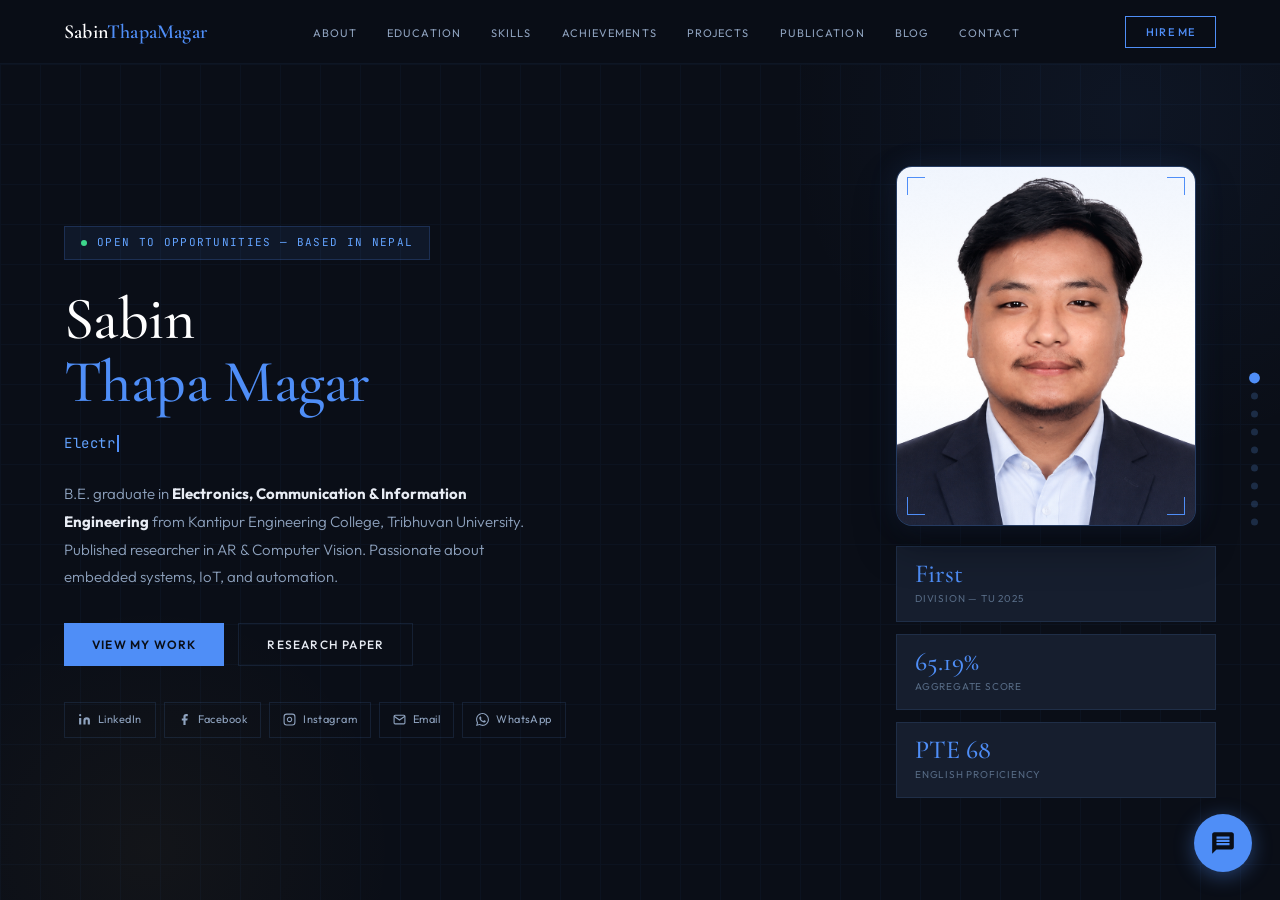
==== commit 1e18f984: "Update index.html" ====
--- a/index.html
+++ b/index.html
@@ -659,6 +659,8 @@
           <div class="edu-tl-tags">
             <span class="edu-tl-badge">Science Stream</span>
             <span class="edu-tl-badge">Passed 2020 A.D.</span>
+              <span class="edu-tl-badge">GPA 3.03</span>
+
           </div>
         </div>
       </div>
@@ -958,7 +960,6 @@
             </a>
             <a href="https://wa.me/9779840771945?text=Hi%20Sabin%2C%20I%20found%20your%20portfolio!" target="_blank" rel="noopener" class="csb csb-wa">
               <svg viewBox="0 0 24 24" fill="currentColor"><path d="M17.472 14.382c-.297-.149-1.758-.867-2.03-.967-.273-.099-.471-.148-.67.15-.197.297-.767.966-.94 1.164-.173.199-.347.223-.644.075-.297-.15-1.255-.463-2.39-1.475-.883-.788-1.48-1.761-1.653-2.059-.173-.297-.018-.458.13-.606.134-.133.298-.347.446-.52.149-.174.198-.298.298-.497.099-.198.05-.371-.025-.52-.075-.149-.669-1.612-.916-2.207-.242-.579-.487-.5-.669-.51-.173-.008-.371-.01-.57-.01-.198 0-.52.074-.792.372-.272.297-1.04 1.016-1.04 2.479 0 1.462 1.065 2.875 1.213 3.074.149.198 2.096 3.2 5.077 4.487.709.306 1.262.489 1.694.625.712.227 1.36.195 1.871.118.571-.085 1.758-.719 2.006-1.413.248-.694.248-1.289.173-1.413-.074-.124-.272-.198-.57-.347M12.05 21.785h-.004a9.87 9.87 0 01-5.031-1.378l-.361-.214-3.741.982.998-3.648-.235-.374a9.86 9.86 0 01-1.51-5.26c.001-5.45 4.436-9.884 9.888-9.884 2.64 0 5.122 1.03 6.988 2.898a9.825 9.825 0 012.893 6.994c-.003 5.45-4.437 9.884-9.885 9.884m8.413-18.297A11.815 11.815 0 0012.05 0C5.495 0 .16 5.335.157 11.892c0 2.096.547 4.142 1.588 5.945L.057 24l6.305-1.654a11.882 11.882 0 005.683 1.448h.005c6.554 0 11.89-5.335 11.893-11.893a11.821 11.821 0 00-3.48-8.413z"/></svg>
-              <span class="csb-name">WhatsApp</span><span class="csb-handle">+977 984 077 1945</span>
             </a>
           </div>
         </div>
